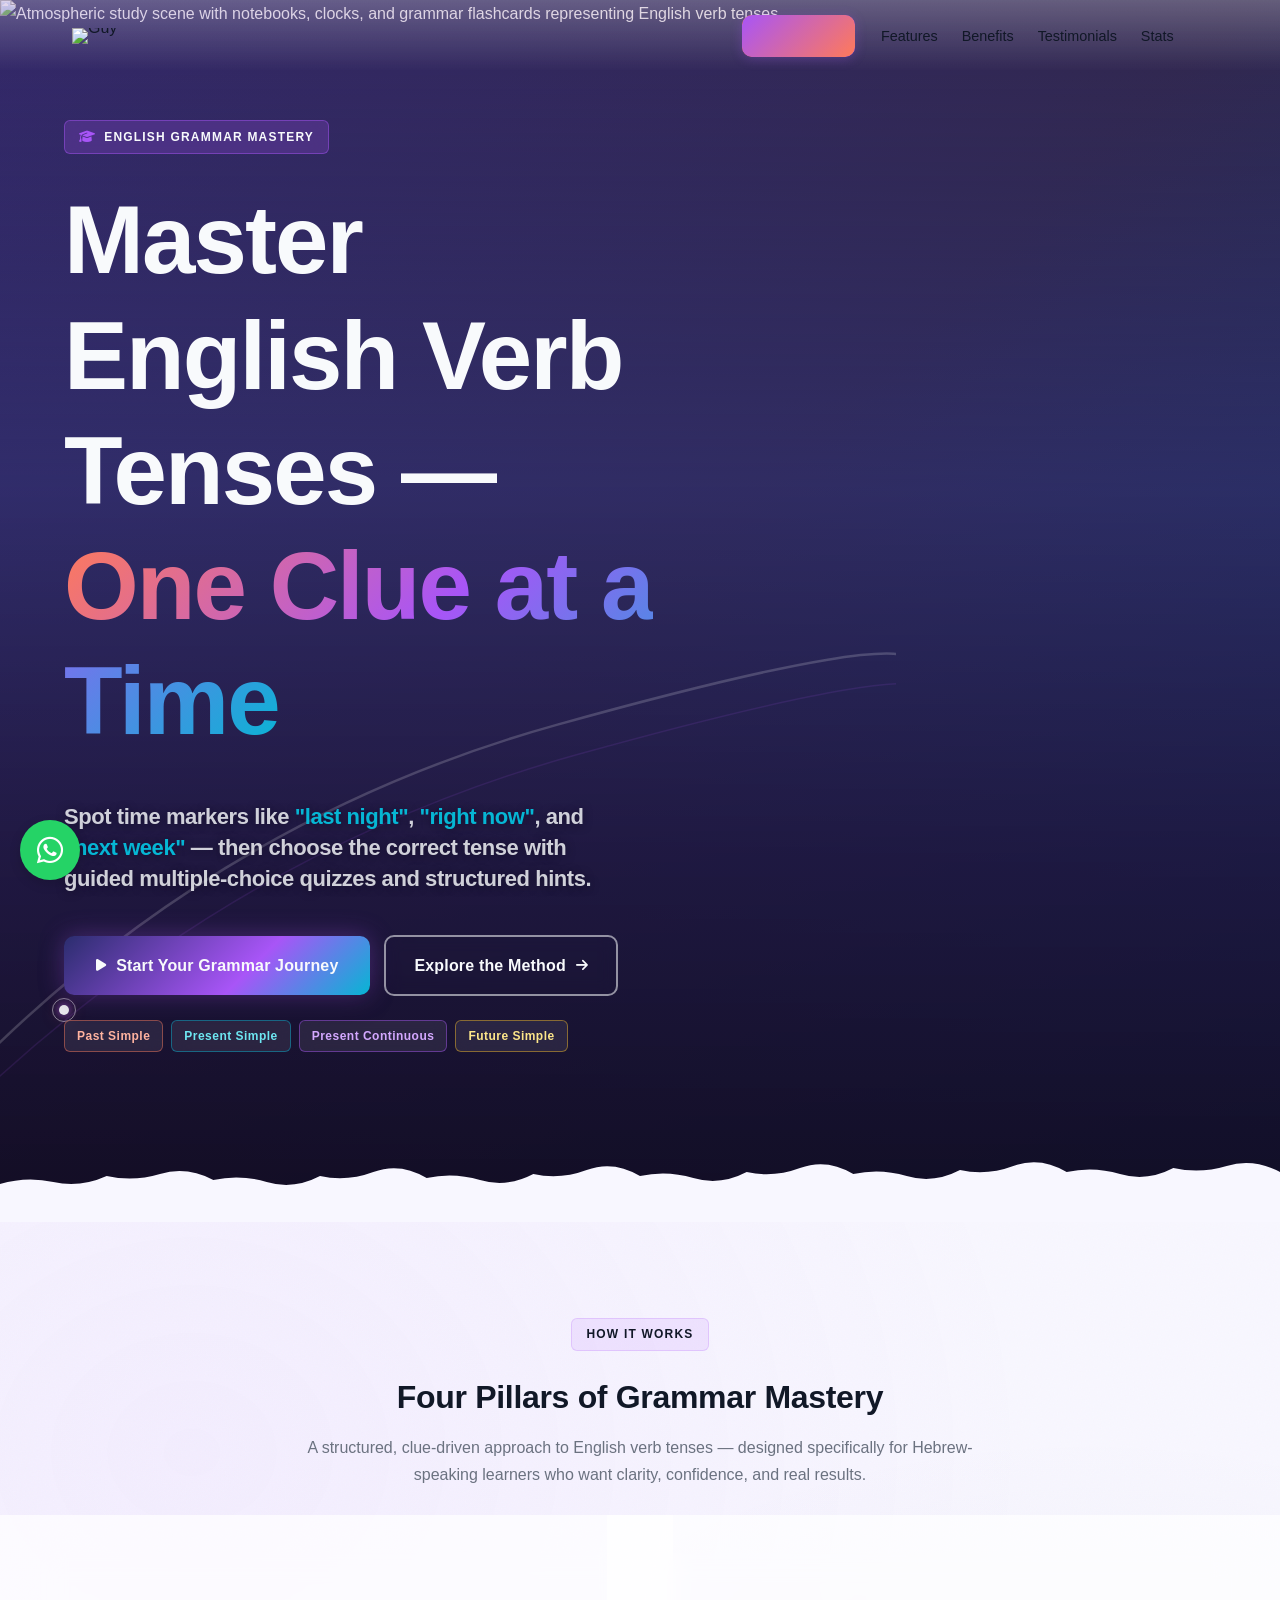
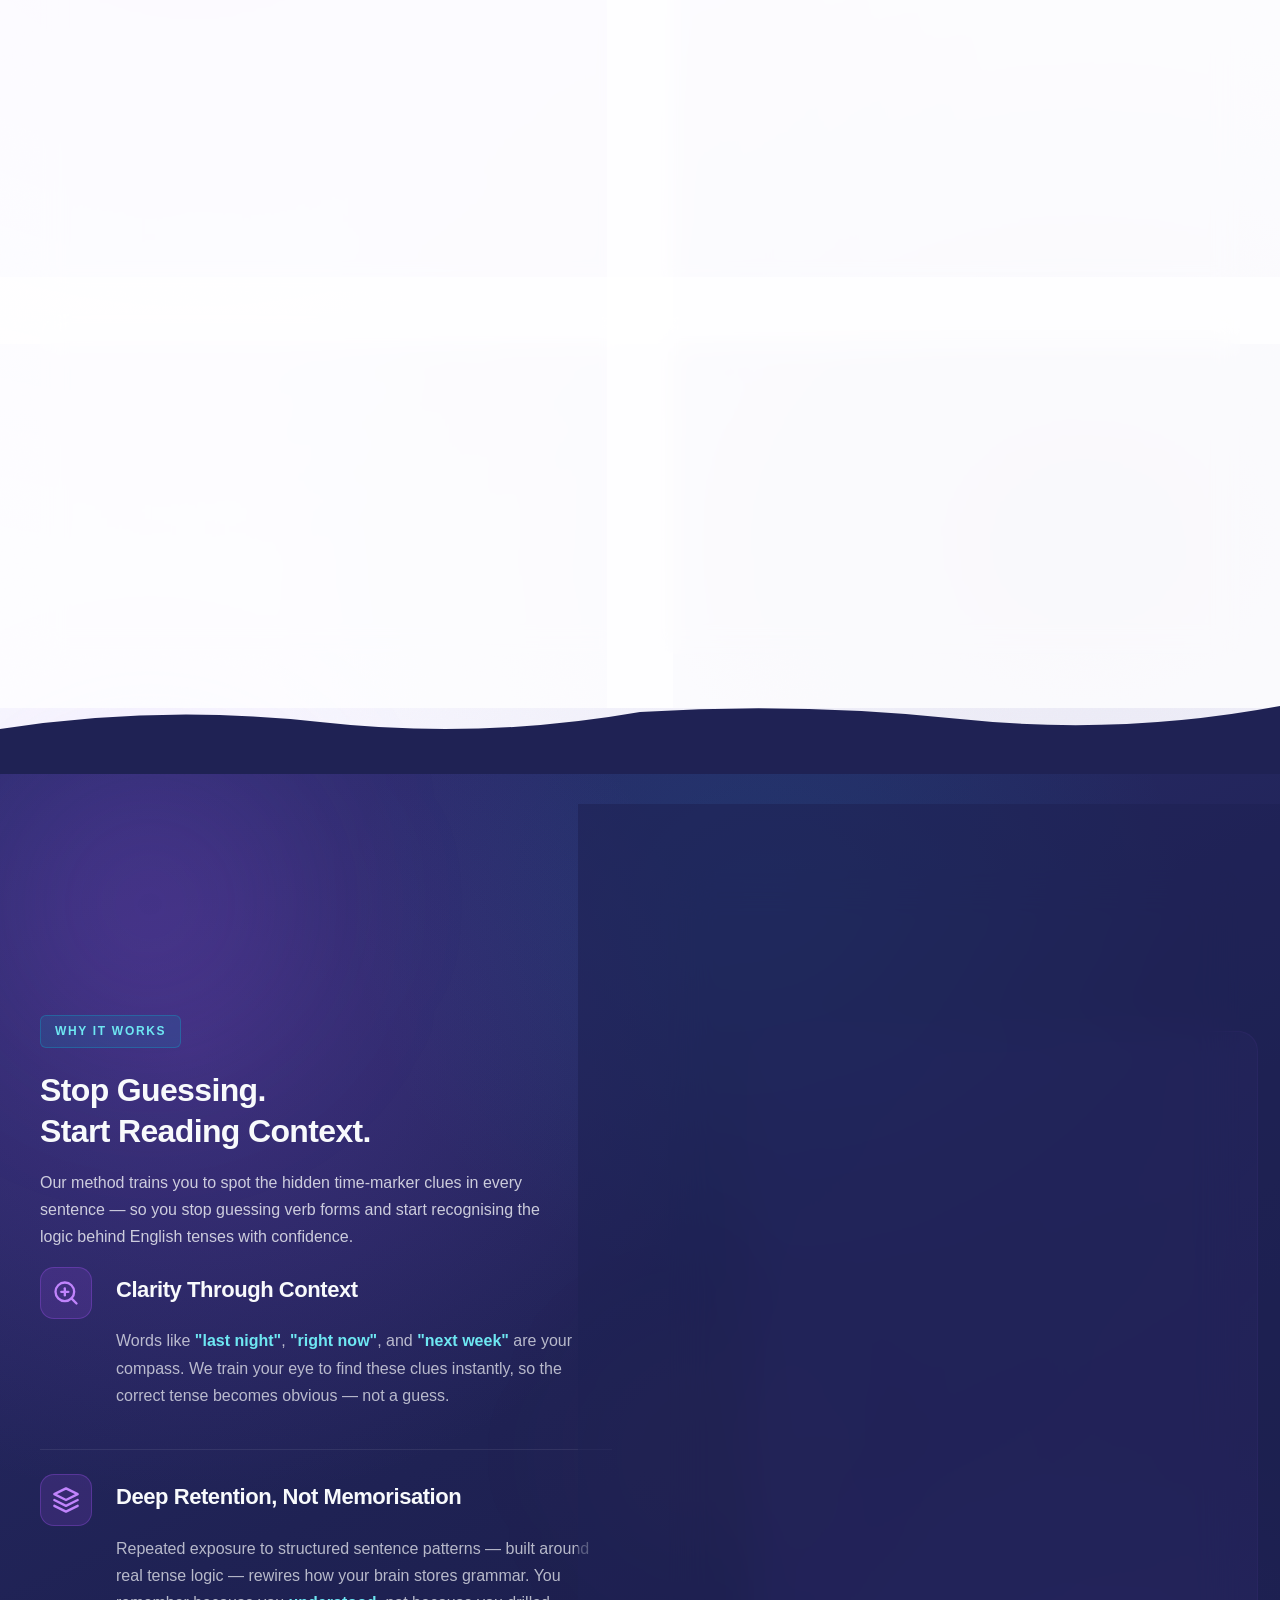
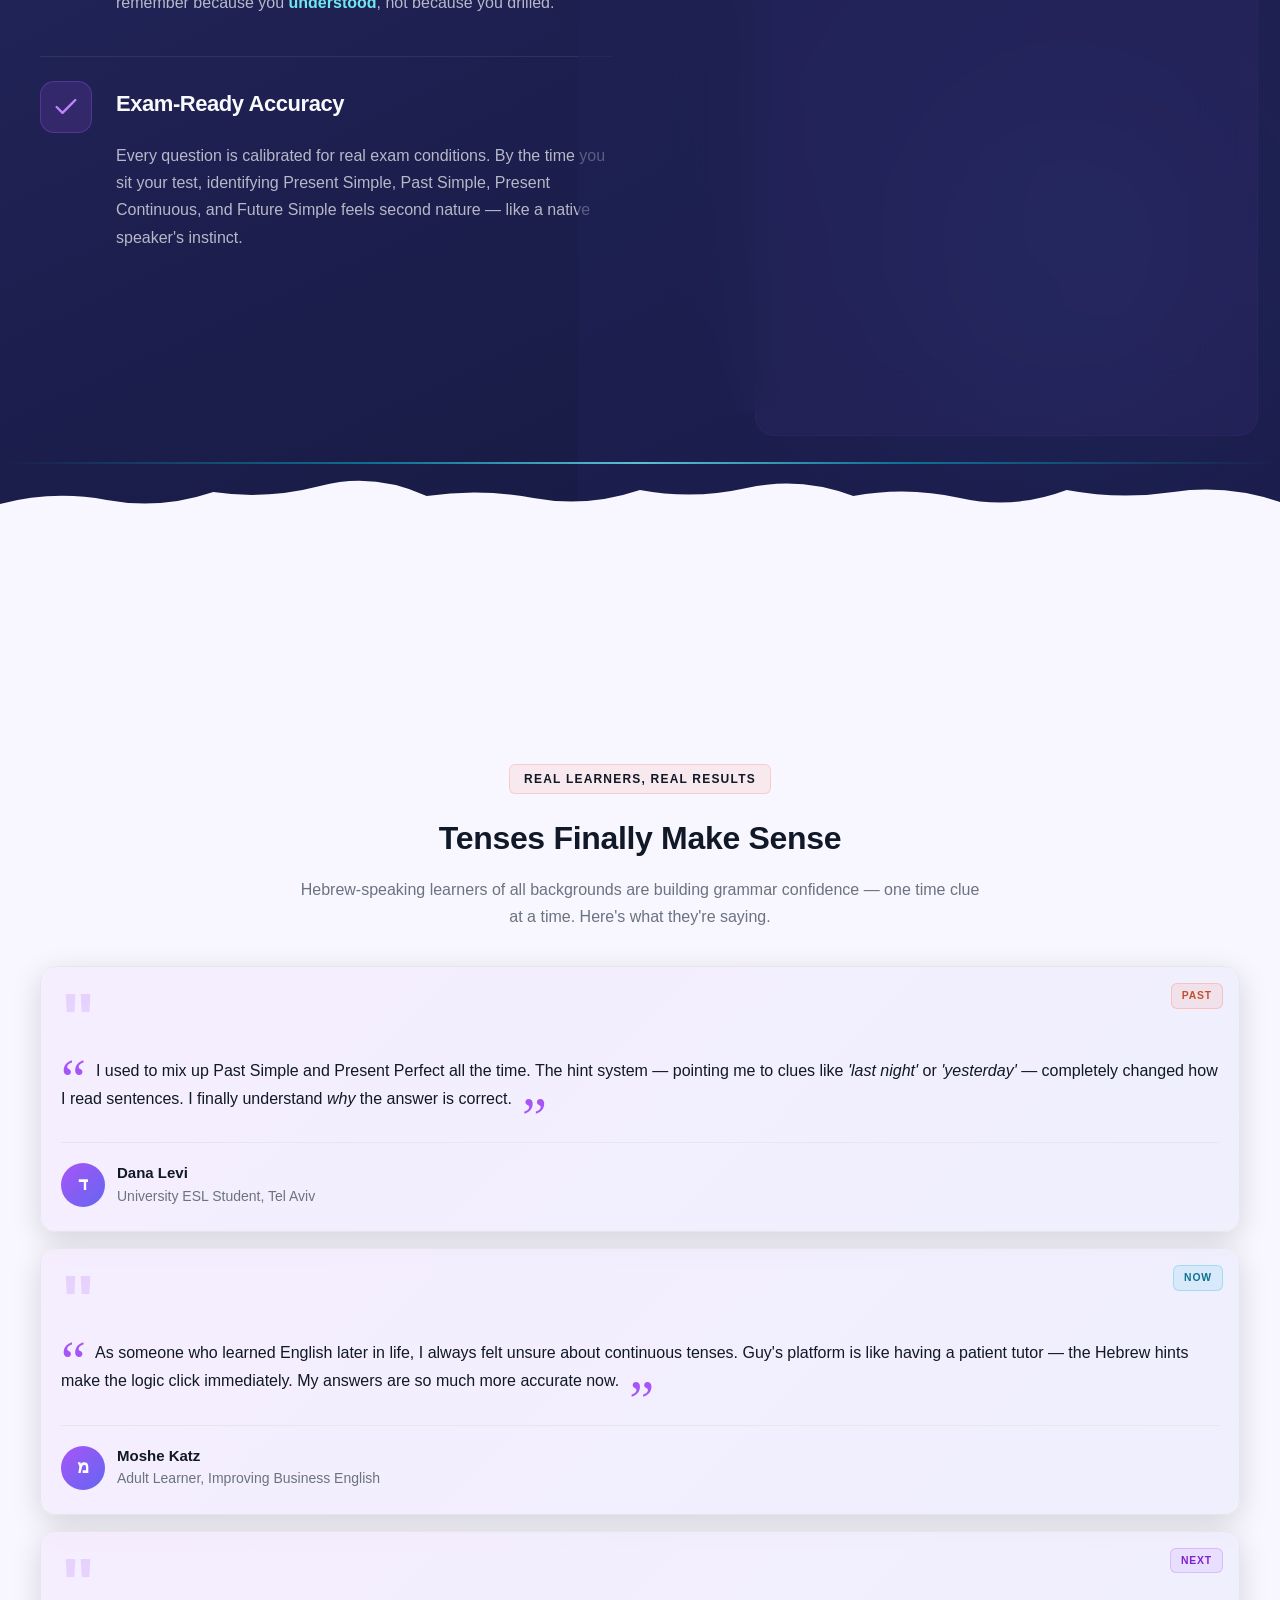
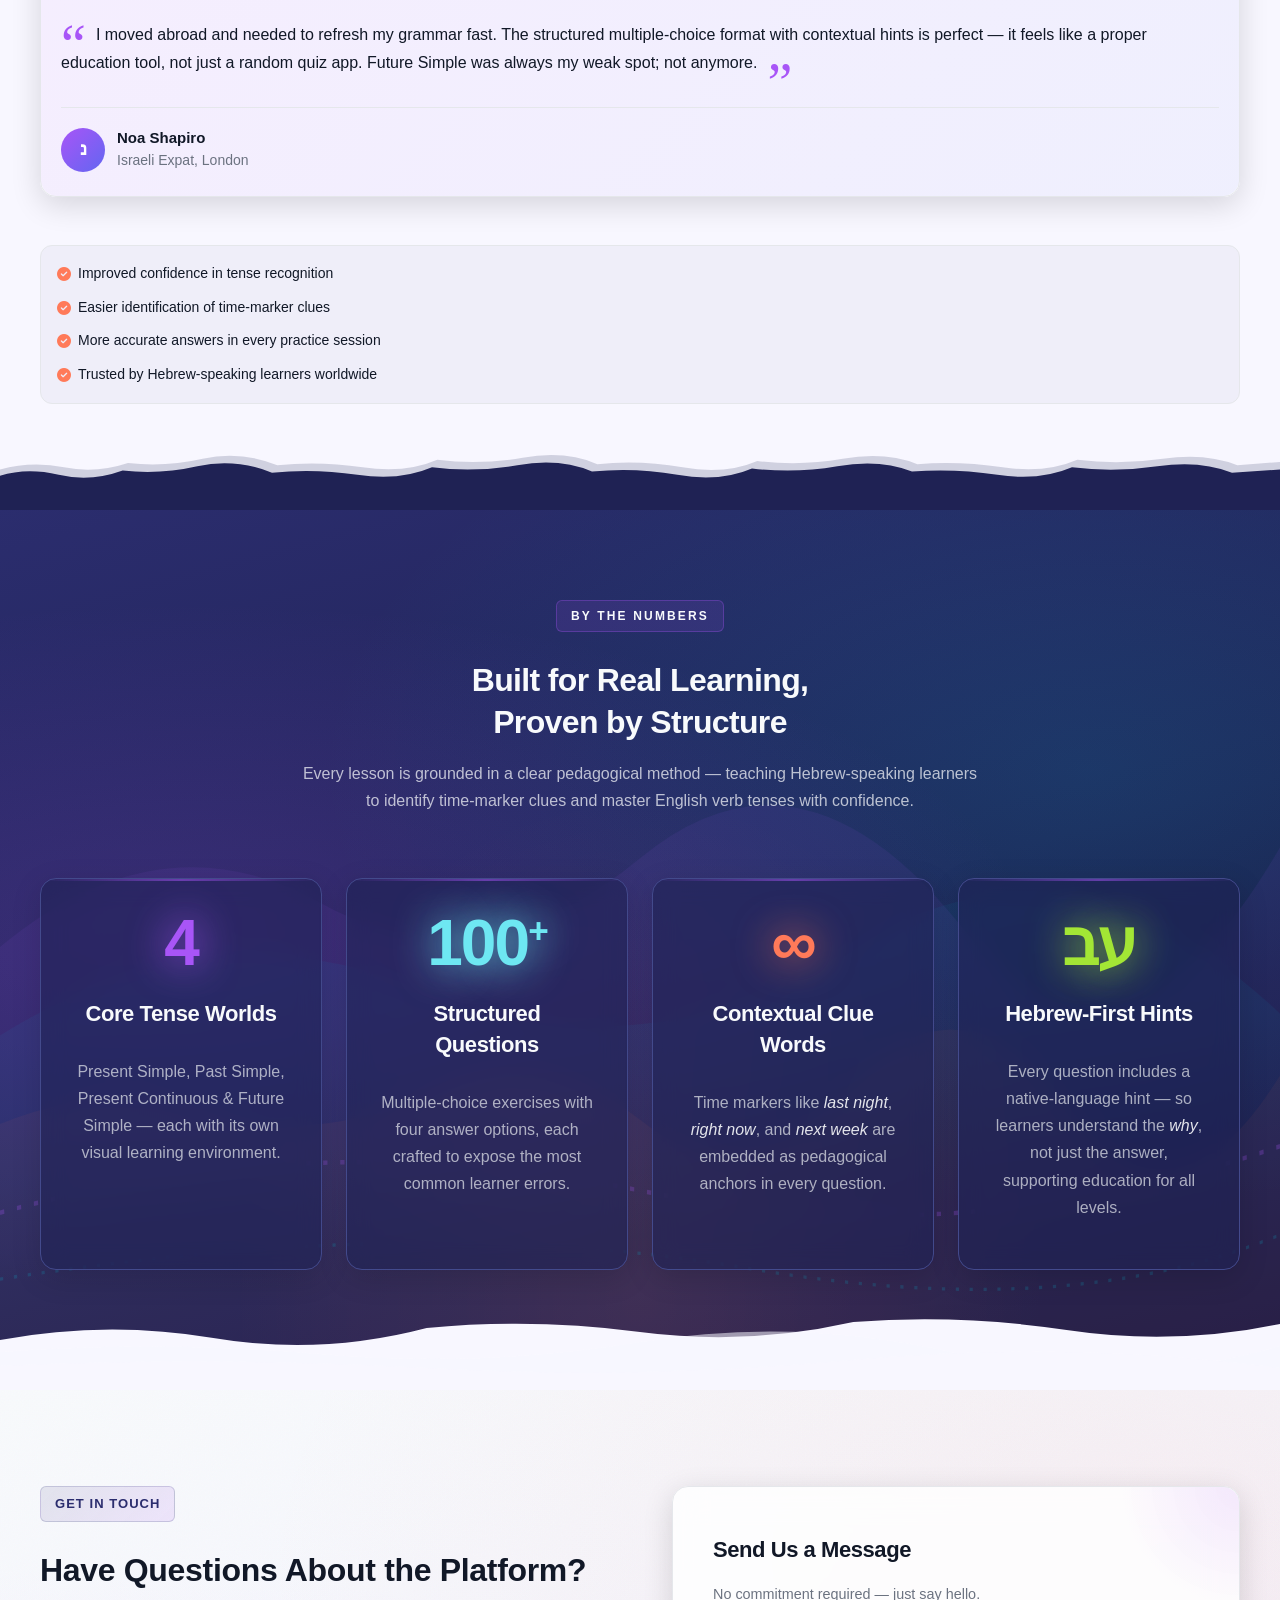
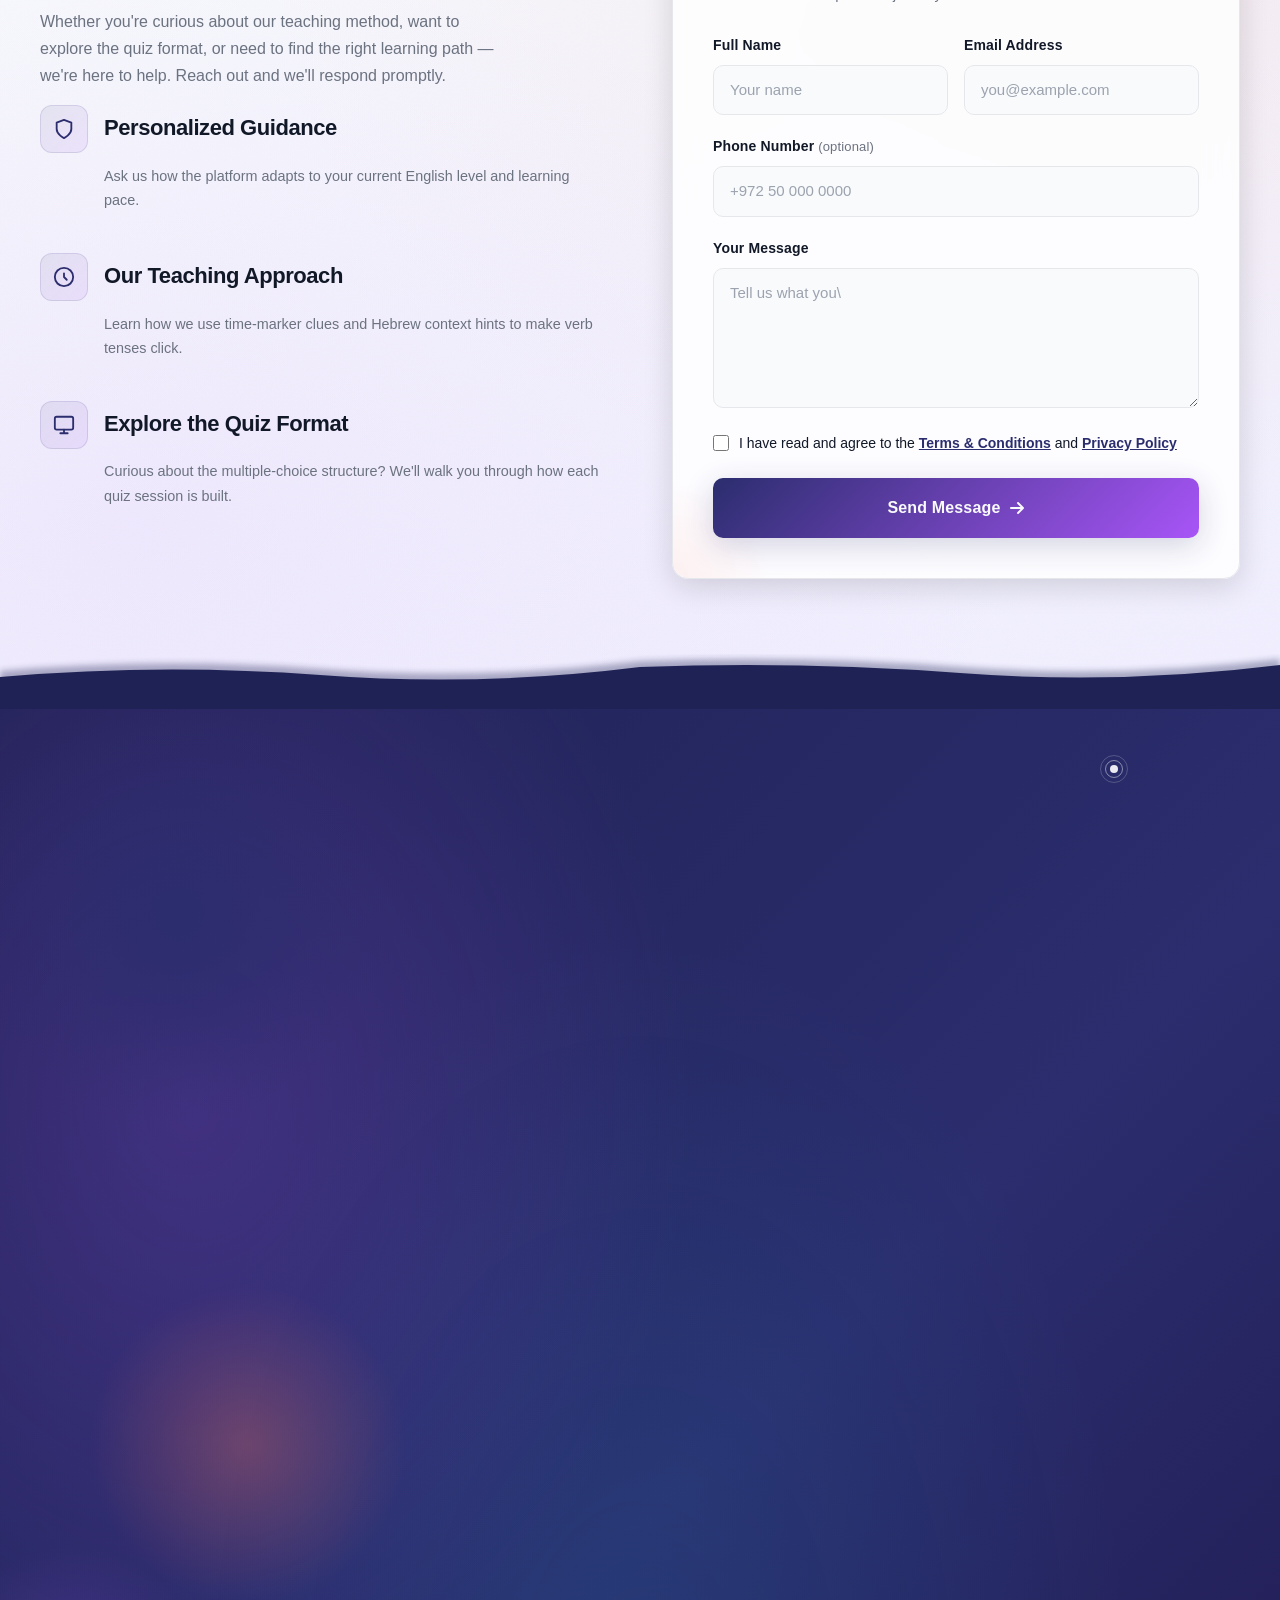
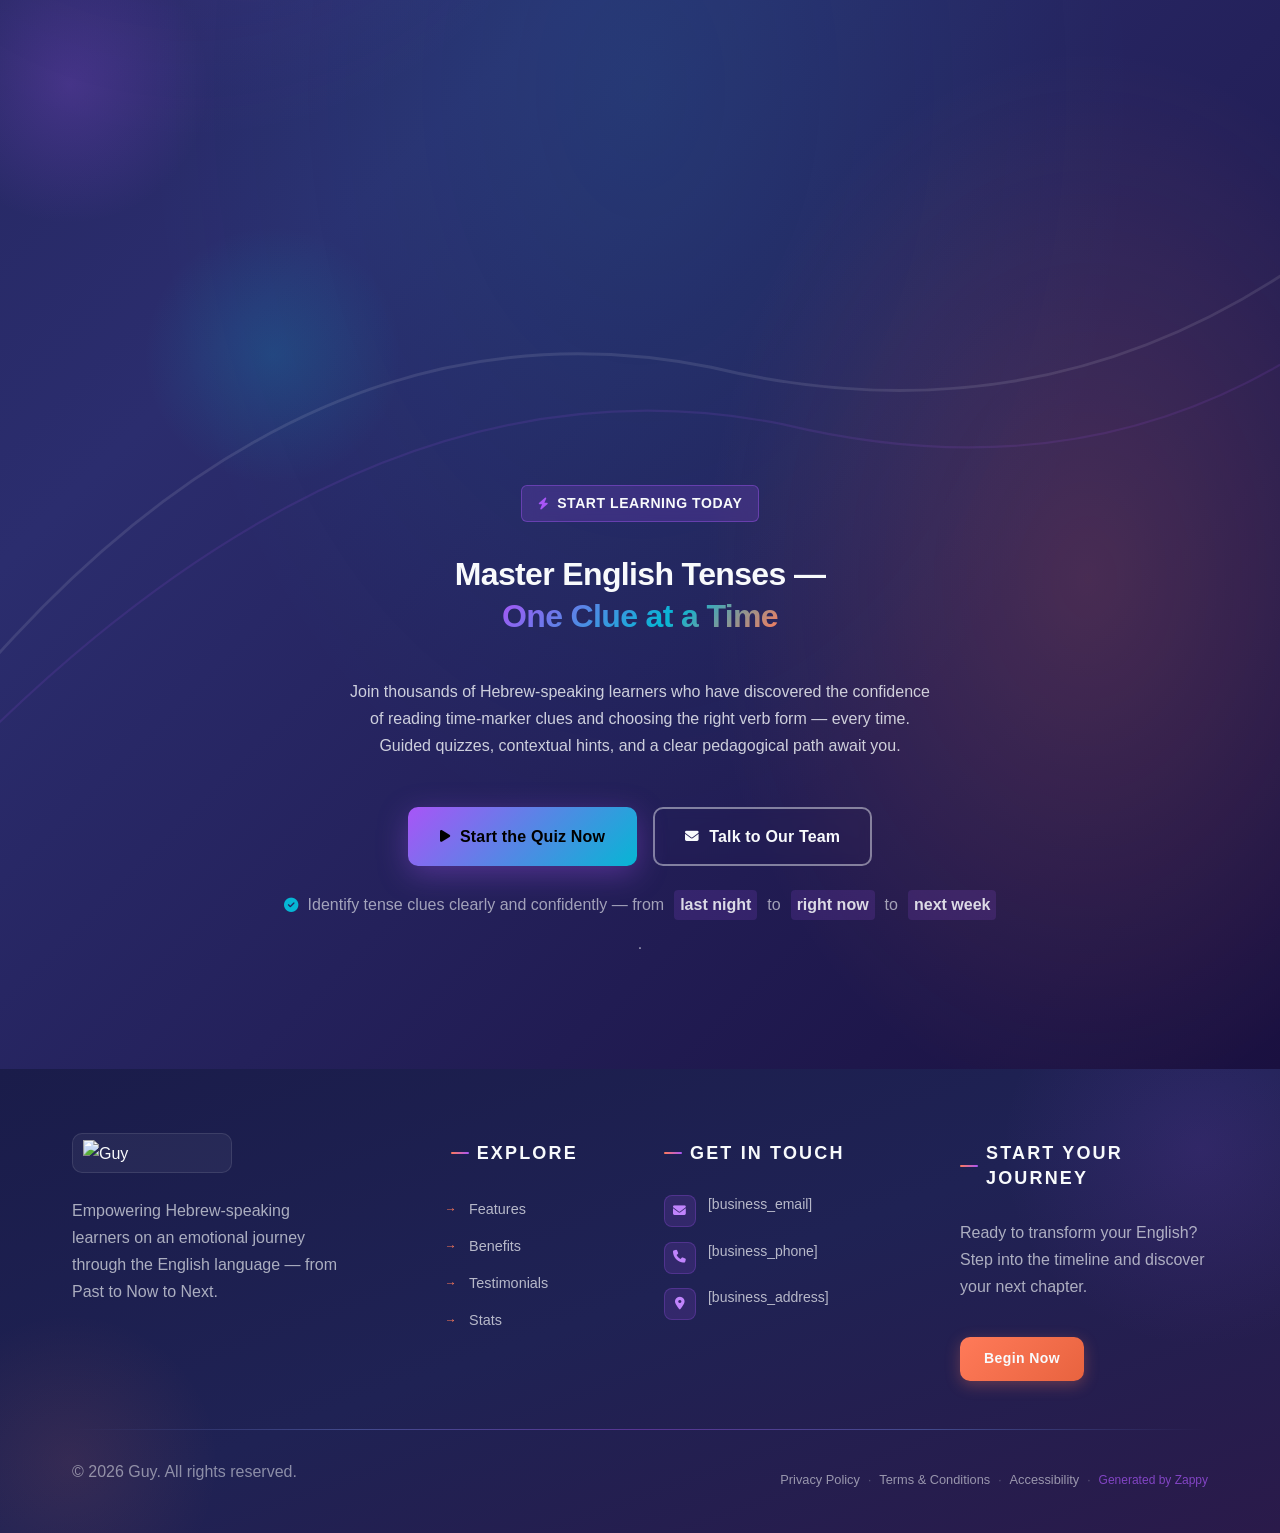
==== index.html @ 4d0da5e8 "Initial website commit" ====
<!DOCTYPE html>
<html lang="en">
<head>
    <meta charset="UTF-8">
    <meta name="viewport" content="width=device-width, initial-scale=1.0">
    <meta name="robots" content="index, follow">
    <title>Master Verb Tenses with Google Workspace for Education — Guy</title>
    <meta name="description" content="Unlock English grammar mastery for Hebrew speakers! Practice verb tenses with smart quizzes, contextual hints, and department of education-aligned lessons. Start now!">
    <meta name="keywords" content="google workspace for education, department of education, english grammar quiz, verb tenses for hebrew speakers, canva for education">
    
    <!-- Favicons -->
    <link rel="icon" type="image/x-icon" href="/assets/favicon.ico">
    <link rel="icon" type="image/png" sizes="16x16" href="/assets/favicon-16x16.png">
    <link rel="icon" type="image/png" sizes="32x32" href="/assets/favicon-32x32.png">
    <link rel="icon" type="image/png" sizes="48x48" href="/assets/favicon-48x48.png">
    <link rel="icon" type="image/png" sizes="192x192" href="/assets/favicon-192x192.png">
    <link rel="icon" type="image/png" sizes="512x512" href="/assets/favicon-512x512.png">
    <link rel="apple-touch-icon" href="/assets/apple-touch-icon.png">
    <!-- Zappy Analytics -->
<script>
(function() {
  'use strict';
  
  // Configuration
  var config = {
    websiteId: 'a8274abf-ec3d-4c9e-8e7c-dc68a6201a08',
    apiUrl: 'https://api.zappy5.com/api/analytics/track',
    sessionDuration: 30 * 60 * 1000, // 30 minutes
    visitorDuration: 30 * 24 * 60 * 60 * 1000, // 30 days
    trackPageViews: true,
    trackClicks: true,
    trackFormSubmissions: true
  };
  
  // Generate or retrieve persistent visitor ID (30 days)
  function getVisitorId() {
    var visitorKey = 'zappy_visitor_' + config.websiteId;
    var visitor = null;
    
    try {
      visitor = localStorage.getItem(visitorKey);
      if (visitor) {
        var visitorData = JSON.parse(visitor);
        var now = Date.now();
        
        // Check if visitor ID is still valid (30 days)
        if (now - visitorData.created < config.visitorDuration) {
          // Update last seen timestamp
          visitorData.lastSeen = now;
          localStorage.setItem(visitorKey, JSON.stringify(visitorData));
          return visitorData.id;
        }
      }
    } catch (e) {
      console.warn('Zappy Analytics: LocalStorage not available');
    }
    
    // Generate new visitor ID
    var newVisitorId = 'zv_' + Date.now() + '_' + Math.random().toString(36).substr(2, 9);
    
    try {
      localStorage.setItem(visitorKey, JSON.stringify({
        id: newVisitorId,
        created: Date.now(),
        lastSeen: Date.now()
      }));
    } catch (e) {
      // Continue without local storage
    }
    
    return newVisitorId;
  }
  
  // Generate or retrieve session ID (30 minutes)
  function getSessionId() {
    var sessionKey = 'zappy_session_' + config.websiteId;
    var session = null;
    
    try {
      session = sessionStorage.getItem(sessionKey);
      if (session) {
        var sessionData = JSON.parse(session);
        var now = Date.now();
        
        // Check if session is still valid
        if (now - sessionData.timestamp < config.sessionDuration) {
          // Update timestamp
          sessionData.timestamp = now;
          sessionStorage.setItem(sessionKey, JSON.stringify(sessionData));
          return sessionData.id;
        }
      }
    } catch (e) {
      console.warn('Zappy Analytics: SessionStorage not available');
    }
    
    // Generate new session ID
    var newSessionId = 'zs_' + Date.now() + '_' + Math.random().toString(36).substr(2, 9);
    
    try {
      sessionStorage.setItem(sessionKey, JSON.stringify({
        id: newSessionId,
        timestamp: Date.now()
      }));
    } catch (e) {
      // Continue without session storage
    }
    
    return newSessionId;
  }
  
  var visitorId = getVisitorId();
  var sessionId = getSessionId();
  
  // Track an event
  function trackEvent(eventType, data) {
    data = data || {};
    
    var eventData = {
      website_id: config.websiteId,
      event_type: eventType,
      page_path: window.location.pathname,
      referrer: document.referrer || 'direct',
      visitor_id: visitorId,
      session_id: sessionId,
      metadata: data
    };
    
    // Use sendBeacon if available (better for page unload events)
    if (navigator.sendBeacon) {
      var blob = new Blob([JSON.stringify(eventData)], { type: 'application/json' });
      navigator.sendBeacon(config.apiUrl, blob);
    } else {
      // Fallback to fetch
      fetch(config.apiUrl, {
        method: 'POST',
        headers: {
          'Content-Type': 'application/json'
        },
        body: JSON.stringify(eventData),
        keepalive: true
      }).catch(function(error) {
        console.warn('Zappy Analytics: Failed to track event', error);
      });
    }
  }
  
  // Track page view
  if (config.trackPageViews) {
    trackEvent('pageview', {
      title: document.title,
      url: window.location.href
    });
  }
  
  // Track clicks on important elements
  if (config.trackClicks) {
    document.addEventListener('click', function(e) {
      var target = e.target;
      
      // Track button clicks (counted as actions)
      if (target.tagName === 'BUTTON' || target.closest('button')) {
        var button = target.tagName === 'BUTTON' ? target : target.closest('button');
        trackEvent('click', {
          element: 'button',
          text: button.textContent.trim().substring(0, 100),
          id: button.id || null,
          class: button.className || null
        });
      }
      
      // Track link clicks (navigation - not counted as actions)
      else if (target.tagName === 'A' || target.closest('a')) {
        var link = target.tagName === 'A' ? target : target.closest('a');
        trackEvent('navigation', {
          element: 'link',
          text: link.textContent.trim().substring(0, 100),
          href: link.href,
          external: link.hostname !== window.location.hostname
        });
      }
    }, true);
  }
  
  // Track form submissions
  if (config.trackFormSubmissions) {
    document.addEventListener('submit', function(e) {
      var form = e.target;
      
      trackEvent('form_submit', {
        form_id: form.id || null,
        form_name: form.name || null,
        form_action: form.action || null,
        form_method: form.method || 'GET'
      });
    }, true);
  }
  
  // Track time on page (send on page unload)
  var pageLoadTime = Date.now();
  
  window.addEventListener('beforeunload', function() {
    var timeOnPage = Math.floor((Date.now() - pageLoadTime) / 1000); // in seconds
    
    trackEvent('page_unload', {
      time_on_page: timeOnPage,
      page_path: window.location.pathname
    });
  });
  
  // Expose tracking function globally for custom events
  window.zappyAnalytics = {
    track: trackEvent,
    getVisitorId: function() { return visitorId; },
    getSessionId: function() { return sessionId; }
  };
  
})();
</script>
<!-- End Zappy Analytics -->
    <meta property="og:title" content="Master Verb Tenses with Google Workspace for Education — Guy">
    <meta property="og:description" content="Unlock English grammar mastery for Hebrew speakers! Practice verb tenses with smart quizzes, contextual hints, and department of education-aligned lessons. Start now!">
    <meta name="twitter:card" content="summary_large_image">
    <meta name="twitter:title" content="Master Verb Tenses with Google Workspace for Education — Guy">
    <meta name="twitter:description" content="Unlock English grammar mastery for Hebrew speakers! Practice verb tenses with smart quizzes, contextual hints, and department of education-aligned lessons. Start now!">
    <meta property="og:type" content="website">
  <meta property="og:locale" content="en_US">
  
  
  
  
  
  <link rel="stylesheet" href="https://cdnjs.cloudflare.com/ajax/libs/font-awesome/6.4.0/css/all.min.css">
  <style>
    .skip-link { position: absolute; top: 0; left: 0; transform: translateY(-200%); padding: 12px 18px; background: var(--bg-dark, #1a1a1a); color: var(--text-light, #fff); font-weight: 600; border-radius: 0 0 8px 0; z-index: 10000; }
    .skip-link:focus { transform: none; outline: 2px solid var(--ring, #fff); outline-offset: 2px; }
    :focus-visible { outline: 2px solid var(--ring, currentColor); outline-offset: 3px; }
  </style>


  
    <!-- Favicons -->
    <link rel="icon" type="image/x-icon" href="/assets/favicon.ico">
    <link rel="icon" type="image/png" sizes="16x16" href="/assets/favicon-16x16.png">
    <link rel="icon" type="image/png" sizes="32x32" href="/assets/favicon-32x32.png">
    <link rel="icon" type="image/png" sizes="48x48" href="/assets/favicon-48x48.png">
    <link rel="icon" type="image/png" sizes="192x192" href="/assets/favicon-192x192.png">
    <link rel="icon" type="image/png" sizes="512x512" href="/assets/favicon-512x512.png">
    <link rel="apple-touch-icon" href="/assets/apple-touch-icon.png">
    <!-- Cookie Consent -->
    <link rel="stylesheet" href="https://cdn.jsdelivr.net/npm/vanilla-cookieconsent@3/dist/cookieconsent.css">
    <script src="https://cdn.jsdelivr.net/npm/vanilla-cookieconsent@3/dist/cookieconsent.umd.js"></script>
    <!-- Mickidum Accessibility Toolbar -->
    <script src="https://cdn.jsdelivr.net/gh/mickidum/acc_toolbar/acctoolbar/acctoolbar.min.js"></script>
    <link rel="stylesheet" href="/styles.css">

    <style id="zappy-dropdown-submenu-styles">
      /* ========== DESKTOP DROPDOWN SUBMENU STYLES ========== */
      /* Base styles for dropdown submenus - parent must be positioned */
      .nav-menu li:has(.sub-menu), nav li:has(.sub-menu), .navbar li:has(.sub-menu), #navMenu li:has(.sub-menu) { position: relative; }
      /* Submenu base - hidden by default */
      .nav-menu .sub-menu, nav .sub-menu, .navbar .sub-menu, #navMenu .sub-menu { display: block !important; position: absolute !important; top: 100%; left: 0; min-width: 220px; background: white; border-radius: 8px; box-shadow: 0 8px 25px rgba(0,0,0,0.15); padding: 8px 0; opacity: 0; visibility: hidden; transform: translateY(10px); transition: all 0.3s ease; z-index: 1000; list-style: none; pointer-events: none; }
      /* CRITICAL: Desktop hover styles to show dropdown */
      .nav-menu li:hover > .sub-menu, nav li:hover > .sub-menu, .navbar li:hover > .sub-menu, #navMenu li:hover > .sub-menu { opacity: 1 !important; visibility: visible !important; transform: translateY(0) !important; pointer-events: auto !important; }
      /* Submenu item styling */
      .sub-menu li { list-style: none; margin: 0; padding: 0; }
      .sub-menu a { display: block !important; padding: 10px 16px !important; color: var(--text-dark, #333) !important; font-weight: 500; text-decoration: none; white-space: nowrap; transition: background-color 0.2s; }
      .sub-menu .zappy-nav-child > a { padding-left: 28px !important; font-size: 0.9em !important; opacity: 0.85 !important; }
      [dir="rtl"] .sub-menu .zappy-nav-child > a, html[lang="he"] .sub-menu .zappy-nav-child > a, html[lang="ar"] .sub-menu .zappy-nav-child > a { padding-left: 10px !important; padding-right: 28px !important; }
      .sub-menu .zappy-nav-parent > a { font-weight: 600 !important; }
      .sub-menu a:hover { background-color: #f5f5f5; }
      /* RTL (Hebrew/Arabic) dropdown positioning */
      [dir="rtl"] .nav-menu .sub-menu, [dir="rtl"] nav .sub-menu, [dir="rtl"] .navbar .sub-menu, html[lang="he"] .nav-menu .sub-menu, html[lang="he"] nav .sub-menu, html[lang="he"] .navbar .sub-menu, html[lang="ar"] .nav-menu .sub-menu, html[lang="ar"] nav .sub-menu, html[lang="ar"] .navbar .sub-menu { left: auto !important; right: 0 !important; }
      /* Hide empty dropdown menus (exclude catalog sub-menus that use <a> children instead of <li>) */
      .sub-menu:empty, .sub-menu:not(:has(li:not(.zappy-hidden-menu-item))):not(:has(> a)), .sub-menu:not(:has(li)):not(:has(> a)) { display: none !important; opacity: 0 !important; visibility: hidden !important; pointer-events: none !important; }
      /* Desktop: show submenu on Menu Group hover */
      li:has(.menu-group-title):hover > .sub-menu { opacity: 1 !important; visibility: visible !important; transform: translateY(0) !important; pointer-events: auto !important; }
      /* Menu Group title styling */
      .nav-menu > li > .menu-group-title, #navMenu > li > .menu-group-title { display: inline-block; padding: 0.5rem 1rem; cursor: default; user-select: none; }
      
      /* ========== MOBILE SUBMENU STYLES ========== */
      @media (max-width: 768px) {
        .nav-menu .sub-menu, nav .sub-menu, .navbar .sub-menu, #navMenu .sub-menu { position: static !important; transform: none !important; box-shadow: none !important; background: transparent !important; max-height: 0; overflow: hidden; opacity: 0; visibility: hidden; transition: max-height 0.3s ease, opacity 0.3s ease; padding: 0 !important; border-radius: 0 !important; }
        .navbar .sub-menu.mobile-expanded, .nav-menu .sub-menu.mobile-expanded, #navMenu .sub-menu.mobile-expanded { max-height: none !important; overflow-y: visible !important; opacity: 1 !important; visibility: visible !important; padding: 8px 0 8px 16px !important; }
        [dir="rtl"] .sub-menu.mobile-expanded, html[lang="he"] .sub-menu.mobile-expanded { padding: 8px 16px 8px 0 !important; }
        /* Disable hover behavior on mobile */
        .nav-menu li:hover > .sub-menu, nav li:hover > .sub-menu, .navbar li:hover > .sub-menu, #navMenu li:hover > .sub-menu { opacity: 0; visibility: hidden; pointer-events: none; }
        .nav-menu li > .sub-menu.mobile-expanded, nav li > .sub-menu.mobile-expanded, .navbar li > .sub-menu.mobile-expanded, #navMenu li > .sub-menu.mobile-expanded { opacity: 1 !important; visibility: visible !important; pointer-events: auto !important; }
        .nav-menu li:has(.sub-menu), nav li:has(.sub-menu), .navbar li:has(.sub-menu), #navMenu li:has(.sub-menu) { display: flex !important; flex-wrap: wrap !important; align-items: center !important; position: relative !important; min-height: 44px !important; }
        .nav-menu li:has(.sub-menu) > a, nav li:has(.sub-menu) > a, .navbar li:has(.sub-menu) > a, #navMenu li:has(.sub-menu) > a { flex: 1 !important; min-width: 0 !important; }
        .nav-menu li:has(.sub-menu) > .menu-group-title, nav li:has(.sub-menu) > .menu-group-title, .navbar li:has(.sub-menu) > .menu-group-title, #navMenu li:has(.sub-menu) > .menu-group-title { flex: 1 !important; min-width: 0 !important; padding: 0 !important; line-height: inherit !important; }
        .nav-menu li:has(.sub-menu) > .sub-menu, nav li:has(.sub-menu) > .sub-menu, .navbar li:has(.sub-menu) > .sub-menu, #navMenu li:has(.sub-menu) > .sub-menu { flex-basis: 100% !important; width: 100% !important; }
        .nav-menu li:has(.sub-menu) > a [class*="chevron"], .nav-menu li:has(.sub-menu) > a [class*="arrow"], .nav-menu li:has(.sub-menu) > a .fa-chevron-down, .nav-menu li:has(.sub-menu) > a .fa-angle-down, nav li:has(.sub-menu) > a [class*="chevron"], nav li:has(.sub-menu) > a [class*="arrow"], #navMenu li:has(.sub-menu) > a [class*="chevron"], #navMenu li:has(.sub-menu) > a [class*="arrow"] { display: none !important; visibility: hidden !important; }
        .mobile-submenu-toggle { display: flex !important; align-items: center !important; justify-content: center !important; width: 44px !important; height: auto !important; background: transparent !important; border: none !important; cursor: pointer !important; color: var(--text-light) !important; position: static !important; flex-shrink: 0 !important; align-self: stretch !important; z-index: 2 !important; padding: 0 !important; margin: 0 !important; }
        .mobile-submenu-toggle::after { content: '' !important; width: 0 !important; height: 0 !important; border-left: 6px solid transparent !important; border-right: 6px solid transparent !important; border-top: 7px solid currentColor !important; transition: transform 0.3s ease !important; }
        .mobile-submenu-toggle.expanded::after { transform: rotate(180deg) !important; }
        .sub-menu a { padding: 10px 0 !important; display: block !important; color: var(--text-light) !important; white-space: normal !important; }
        .sub-menu .zappy-nav-child > a { padding-left: 28px !important; font-size: 0.9em !important; opacity: 0.85 !important; }
        [dir="rtl"] .sub-menu .zappy-nav-child > a, html[lang="he"] .sub-menu .zappy-nav-child > a, html[lang="ar"] .sub-menu .zappy-nav-child > a { padding-left: 0 !important; padding-right: 28px !important; }
        .sub-menu .zappy-nav-parent > a { font-weight: 600 !important; }
        .nav-menu.active, #navMenu.active { max-width: 100vw !important; overflow-x: hidden !important; box-sizing: border-box !important; }
        .navbar .sub-menu li a, nav.navbar .sub-menu li a, .zappy-products-dropdown .sub-menu a { color: var(--text-light) !important; }
      }
      @media (min-width: 769px) { .mobile-submenu-toggle { display: none !important; } }
    </style>

    <style id="zappy-widget-visibility">
      html[dir="rtl"] .whatsapp-float { right: 20px !important; left: auto !important; }
      html[dir="ltr"] .whatsapp-float, html:not([dir]) .whatsapp-float { left: 20px !important; right: auto !important; }
      html[dir="rtl"] #mic-access-tool-general-button, html[dir="rtl"] .mic-access-tool-general-button,
      html[dir="rtl"] #mic-init-access-tool .mic-access-tool-general-button,
      html[dir="rtl"] #mic-init-access-tool #mic-access-tool-general-button,
      html[dir="rtl"] ._access-icon { left: 20px !important; right: auto !important; }
      html[dir="ltr"] #mic-access-tool-general-button, html[dir="ltr"] .mic-access-tool-general-button,
      html[dir="ltr"] #mic-init-access-tool .mic-access-tool-general-button,
      html[dir="ltr"] #mic-init-access-tool #mic-access-tool-general-button,
      html[dir="ltr"] ._access-icon,
      html:not([dir]) #mic-access-tool-general-button, html:not([dir]) .mic-access-tool-general-button,
      html:not([dir]) #mic-init-access-tool .mic-access-tool-general-button,
      html:not([dir]) #mic-init-access-tool #mic-access-tool-general-button,
      html:not([dir]) ._access-icon { right: 20px !important; left: auto !important; }
      @media (max-width: 768px) { .whatsapp-float { display: flex !important; } }
      @media (min-width: 769px) { .whatsapp-float { display: flex !important; } }
      @media (max-width: 768px) {
        #mic-access-tool-general-button, .mic-access-tool-general-button,
        #mic-init-access-tool .mic-access-tool-general-button, #mic-init-access-tool #mic-access-tool-general-button,
        ._access-icon { display: flex !important; visibility: visible !important; opacity: 1 !important; pointer-events: auto !important; }
        #mic-access-tool-box.opened-mic-access-tool, .mic-access-tool-box.opened-mic-access-tool,
        #mic-init-access-tool #mic-access-tool-box.opened-mic-access-tool {
          visibility: visible !important; opacity: 1 !important; pointer-events: auto !important;
        }
      }
      @media (min-width: 769px) {
        #mic-access-tool-general-button, .mic-access-tool-general-button,
        #mic-init-access-tool .mic-access-tool-general-button, #mic-init-access-tool #mic-access-tool-general-button,
        ._access-icon { display: flex !important; visibility: visible !important; opacity: 1 !important; pointer-events: auto !important; }
        #mic-access-tool-box.opened-mic-access-tool, .mic-access-tool-box.opened-mic-access-tool,
        #mic-init-access-tool #mic-access-tool-box.opened-mic-access-tool {
          visibility: visible !important; opacity: 1 !important; pointer-events: auto !important;
        }
      }
    </style>
</head>
<body>
<a class="skip-link" href="#main">Skip to main content</a>
  <nav class="navbar">
  <button class="mobile-toggle" id="mobileToggle" aria-label="Menu">
    <svg class="hamburger-icon" width="24" height="24" viewBox="0 0 24 24" fill="none">
      <path d="M3 12h18M3 6h18M3 18h18" stroke="currentColor" stroke-width="2" stroke-linecap="round"></path>
    </svg>
    <svg class="close-icon" width="24" height="24" viewBox="0 0 24 24" fill="none" style="display: none;">
      <path d="M18 6L6 18M6 6l12 12" stroke="currentColor" stroke-width="2" stroke-linecap="round"></path>
    </svg>
  </button>

  <button class="phone-header-btn" data-phone="[business_phone]" aria-label="Call">
    <svg width="20" height="20" viewBox="0 0 24 24" fill="currentColor">
      <path d="M22 16.92v3a2 2 0 0 1-2.18 2 19.79 19.79 0 0 1-8.63-3.07 19.5 19.5 0 0 1-6-6 19.79 19.79 0 0 1-3.07-8.67A2 2 0 0 1 4.11 2h3a2 2 0 0 1 2 1.72 12.84 12.84 0 0 0 .7 2.81 2 2 0 0 1-.45 2.11L8.09 9.91a16 16 0 0 0 6 6l1.27-1.27a2 2 0 0 1 2.11-.45 12.84 12.84 0 0 0 2.81.7A2 2 0 0 1 22 16.92z"></path>
    </svg>
  </button>

  <div class="nav-container">
    <div class="nav-brand">
      <a href="/" class="logo-link"><img class="logo" src="/assets/site-home-image-1.webp" alt="Guy"></a>
    </div>

    <ul class="nav-menu" id="navMenu"><li><a href="#features">Features</a></li><li><a href="#benefits">Benefits</a></li><li><a href="#testimonials">Testimonials</a></li><li><a href="#stats">Stats</a></li></ul>

    <div class="nav-cta-container">
      <a href="#contact" class="nav-cta-btn">Contact</a>
    </div>
  </div>
</nav>
<script>

// Navbar Mobile Menu Toggle and Contrast Fix
(function() {
  // Use 'load' event instead of 'DOMContentLoaded' to ensure we run AFTER all other scripts
  window.addEventListener('load', function() {
    
    // FIX MOBILE BUTTON CONTRAST
    // Detect navbar background color and apply contrasting color to mobile buttons
    const navbar = document.querySelector('.navbar, nav, header');
    if (!navbar) {
      console.log('[Navbar] Navbar element not found');
      return;
    }
    
    // DECLARE VARIABLES EARLY to avoid Temporal Dead Zone errors
    // These are used in multiple places below
    let mobileToggle = document.getElementById('mobileToggle') ||
                       document.querySelector('.mobile-toggle') ||
                       document.querySelector('.hamburger') ||
                       document.querySelector('.hamburger-menu') ||
                       document.querySelector('.menu-toggle') ||
                       document.querySelector('.burger-menu') ||
                       document.querySelector('[aria-label="Menu"]') ||
                       document.querySelector('[aria-label="תפריט"]');
    
    const phoneBtn = document.querySelector('.phone-header-btn');
    
    const computedStyle = window.getComputedStyle(navbar);
    let bgColor = computedStyle.backgroundColor;
    
    console.log('[Navbar] Initial navbar background:', bgColor);
    
    // Check if background is transparent or rgba with 0 alpha
    const isTransparent = bgColor === 'transparent' || 
                         bgColor === 'rgba(0, 0, 0, 0)' ||
                         (bgColor.startsWith('rgba') && bgColor.includes(', 0)'));
    
    if (isTransparent) {
      // Check for background-image or gradient
      const bgImage = computedStyle.backgroundImage;
      if (bgImage && bgImage !== 'none') {
        console.log('[Navbar] Navbar has background image/gradient, using dark text');
        bgColor = 'rgb(240, 240, 240)'; // Assume light background
      } else {
        // Transparent navbar - check body background
        const bodyBg = window.getComputedStyle(document.body).backgroundColor;
        console.log('[Navbar] Navbar transparent, using body background:', bodyBg);
        bgColor = bodyBg;
      }
    }
    
    // Calculate luminance to determine if background is light or dark
    const rgb = bgColor.match(/\d+/g);
    if (rgb && rgb.length >= 3) {
      const r = parseInt(rgb[0]);
      const g = parseInt(rgb[1]);
      const b = parseInt(rgb[2]);
      const luminance = (0.299 * r + 0.587 * g + 0.114 * b) / 255;
      
      // Mobile button colors are set by Claude's AI-generated CSS (same as .nav-menu a)
      // No dynamic color overrides needed - colors come from the generated navbar CSS
      console.log('[Navbar] Mobile button colors preserved from Claude CSS (luminance:', luminance.toFixed(2) + ')');
      
      // FIX ICON SIZES - Ensure SVGs are properly sized and visible
      // INJECT CRITICAL CSS TO OVERRIDE ANY CONFLICTING RULES
      const criticalCSS = document.createElement('style');
      criticalCSS.id = 'zappy-mobile-nav-fix';
      const htmlLang = document.documentElement.lang || 'en';
      const htmlDir = document.documentElement.dir || 'ltr';
      // Check both dir attribute AND lang for RTL detection
      // dir="rtl" is the most reliable indicator
      const isRTL = htmlDir === 'rtl' || htmlLang === 'he' || htmlLang === 'ar';
      
      criticalCSS.textContent = `
        /* Hide mobile buttons on desktop, show only on mobile */
        @media (min-width: 769px) {
          .mobile-toggle,
          .phone-header-btn {
            display: none !important;
          }
        }
        
        /* Show and position mobile buttons correctly on mobile */
        @media (max-width: 768px) {
          .navbar,
          nav.navbar {
            min-height: 70px !important;
          }

          .mobile-toggle,
          .phone-header-btn {
            position: absolute !important;
            top: 0 !important;
            bottom: 0 !important;
            margin-top: auto !important;
            margin-bottom: auto !important;
            transform: none !important;
            z-index: 1001 !important;
            display: flex !important;
            align-items: center !important;
            justify-content: center !important;
            width: 36px !important;
            height: 36px !important;
            border-radius: 50% !important;
            border: none !important;
            cursor: pointer !important;
            padding: 6px !important;
            background: none !important;
            color: var(--nav-text, var(--text-light)) !important;
            touch-action: manipulation !important;
            -webkit-tap-highlight-color: transparent !important;
          }

          html[data-zappy-site-type="ecommerce"] .phone-header-btn,
          body[data-zappy-site-type="ecommerce"] .phone-header-btn,
          html[data-zappy-site-type="ecommerce"] header .phone-header-btn,
          html[data-zappy-site-type="ecommerce"] nav .phone-header-btn {
            display: none !important;
            visibility: hidden !important;
            width: 0 !important;
            height: 0 !important;
            min-width: 0 !important;
            overflow: hidden !important;
          }
          
          /* LTR positioning (default): hamburger LEFT, phone RIGHT */
          html:not([dir="rtl"]):not([lang="he"]):not([lang="ar"]) .mobile-toggle,
          html[dir="ltr"] .mobile-toggle {
            left: 12px !important;
            right: auto !important;
          }
          html:not([dir="rtl"]):not([lang="he"]):not([lang="ar"]) .phone-header-btn,
          html[dir="ltr"] .phone-header-btn {
            right: 12px !important;
            left: auto !important;
          }
          
          /* RTL positioning: hamburger RIGHT, phone LEFT */
          html[dir="rtl"] .mobile-toggle,
          html[lang="he"] .mobile-toggle,
          html[lang="ar"] .mobile-toggle {
            right: 12px !important;
            left: auto !important;
          }
          html[dir="rtl"] .phone-header-btn,
          html[lang="he"] .phone-header-btn,
          html[lang="ar"] .phone-header-btn {
            left: 12px !important;
            right: auto !important;
          }
          
          /* CRITICAL: Ensure nav-container has min-height on mobile */
          /* All children are positioned absolutely/fixed on mobile, so height:auto collapses to 0 */
          .nav-container {
            min-height: 70px !important;
            position: relative !important;
          }
          
          /* Ensure SVG icons are properly sized and inherit color */
          .mobile-toggle svg,
          .phone-header-btn svg {
            width: 24px !important;
            height: 24px !important;
            /* Don't force display - let JavaScript control hamburger/close toggle */
          }
          
          /* Reset nav-cta-container on mobile - remove desktop box-shadow/padding */
          /* that creates a visible ghost box when CTA button is hidden */
          .nav-cta-container {
            box-shadow: none !important;
            padding: 0 !important;
          }
          
          /* Hide nav-cta-container entirely on mobile when there's no lang-switcher */
          /* (only the CTA button is inside, and it's hidden on mobile) */
          .nav-cta-container:not(:has(.lang-switcher)) {
            display: none !important;
          }
          
          /* CRITICAL: Prevent hero image fade gradient from bleeding over headline text */
          /* The .image-fade-gradient has bottom: -30px (extends below parent) */
          /* On mobile stacked layout, this overlaps the h1 text below the image */
          .hero-image-column {
            overflow: hidden !important;
          }
          .image-fade-gradient {
            bottom: 0 !important;
          }
          
          /* Hide desktop language switcher on mobile - hamburger menu handles it */
          /* High specificity to override stored CSS */
          .lang-switcher,
          .nav-cta-container .lang-switcher,
          .nav-container .lang-switcher,
          .navbar .lang-switcher,
          .navbar .nav-cta-container .lang-switcher {
            display: none !important;
          }
        }
      `;
      
      // Remove existing fix if present and inject new one
      const existing = document.getElementById('zappy-mobile-nav-fix');
      if (existing) existing.remove();
      document.head.appendChild(criticalCSS);
      
      console.log('[Navbar] Critical CSS injected for mobile nav positioning');
      
      // ONLY apply inline positioning styles on mobile viewport
      // On desktop, the CSS handles hiding these buttons with display: none
      // Inline styles were breaking desktop layout by overriding CSS
      const isMobileViewport = window.innerWidth <= 768;
      
      if (mobileToggle) {
        // Icon sizing applies to all viewports for consistency
        const hamburgerIcon = mobileToggle.querySelector('.hamburger-icon');
        const closeIcon = mobileToggle.querySelector('.close-icon');
        
        if (hamburgerIcon) {
          hamburgerIcon.style.setProperty('width', '24px', 'important');
          hamburgerIcon.style.setProperty('height', '24px', 'important');
          hamburgerIcon.style.setProperty('display', 'block', 'important'); // Show hamburger by default
        }
        if (closeIcon) {
          closeIcon.style.setProperty('width', '24px', 'important');
          closeIcon.style.setProperty('height', '24px', 'important');
          closeIcon.style.setProperty('display', 'none', 'important'); // Hide close icon by default
        }
        
        // ONLY set positioning inline styles on mobile
        if (isMobileViewport) {
          mobileToggle.style.setProperty('position', 'absolute', 'important');
          mobileToggle.style.setProperty('top', '0', 'important');
          mobileToggle.style.setProperty('bottom', '0', 'important');
          mobileToggle.style.setProperty('margin-top', 'auto', 'important');
          mobileToggle.style.setProperty('margin-bottom', 'auto', 'important');
          mobileToggle.style.setProperty('transform', 'none', 'important');
          mobileToggle.style.setProperty('z-index', '1001', 'important');
          
          // Clear any inline left/right so CSS can take over based on html[dir]
          mobileToggle.style.removeProperty('left');
          mobileToggle.style.removeProperty('right');
          
          console.log('[Navbar] Mobile toggle positioning applied (mobile viewport)');
        } else {
          // On desktop, clear any positioning styles to let CSS handle it
          mobileToggle.style.removeProperty('position');
          mobileToggle.style.removeProperty('top');
          mobileToggle.style.removeProperty('transform');
          mobileToggle.style.removeProperty('z-index');
          mobileToggle.style.removeProperty('left');
          mobileToggle.style.removeProperty('right');
          console.log('[Navbar] Desktop viewport - cleared mobile toggle inline positioning');
        }
      }
      
      if (phoneBtn) {
        // Icon sizing applies to all viewports
        const phoneIcon = phoneBtn.querySelector('svg');
        if (phoneIcon) {
          phoneIcon.style.width = '24px';
          phoneIcon.style.height = '24px';
          phoneIcon.setAttribute('width', '24');
          phoneIcon.setAttribute('height', '24');
        }
        
        // ONLY set positioning inline styles on mobile
        if (isMobileViewport) {
          phoneBtn.style.setProperty('position', 'absolute', 'important');
          phoneBtn.style.setProperty('top', '0', 'important');
          phoneBtn.style.setProperty('bottom', '0', 'important');
          phoneBtn.style.setProperty('margin-top', 'auto', 'important');
          phoneBtn.style.setProperty('margin-bottom', 'auto', 'important');
          phoneBtn.style.setProperty('transform', 'none', 'important');
          phoneBtn.style.setProperty('z-index', '1001', 'important');
          
          // Clear any inline left/right so CSS can take over based on html[dir]
          phoneBtn.style.removeProperty('left');
          phoneBtn.style.removeProperty('right');
          
          console.log('[Navbar] Phone button positioning applied (mobile viewport)');
        } else {
          // On desktop, clear any positioning styles to let CSS handle it
          phoneBtn.style.removeProperty('position');
          phoneBtn.style.removeProperty('top');
          phoneBtn.style.removeProperty('transform');
          phoneBtn.style.removeProperty('z-index');
          phoneBtn.style.removeProperty('left');
          phoneBtn.style.removeProperty('right');
          console.log('[Navbar] Desktop viewport - cleared phone button inline positioning');
        }
      }
    } else {
      console.log('[Navbar] Could not parse background color:', bgColor);
    }
    
    // MOBILE MENU TOGGLE
    // Re-query in case DOM changed (mobileToggle already declared at top of function)
    mobileToggle = document.getElementById('mobileToggle') ||
                   document.querySelector('.mobile-toggle') ||
                   document.querySelector('.hamburger') ||
                   document.querySelector('.hamburger-menu') ||
                   document.querySelector('.menu-toggle') ||
                   document.querySelector('.burger-menu') ||
                   document.querySelector('[aria-label="Menu"]') ||
                   document.querySelector('[aria-label="תפריט"]');
    
    // EXPANDED SEARCH: Find nav menu by ID or class
    const navMenu = document.getElementById('navMenu') ||
                  document.querySelector('.nav-menu') ||
                  document.querySelector('.nav-links') ||
                  document.querySelector('nav ul:not(.submenu)');
    
    if (!mobileToggle || !navMenu) {
      console.log('[Navbar] Mobile toggle or menu not found:', { toggle: !!mobileToggle, menu: !!navMenu });
      return;
    }
    
    // Ensure navMenu has ID for CSS targeting
    if (!navMenu.id) {
      navMenu.id = 'navMenu';
    }
    
    console.log('[Navbar] Initializing mobile menu...');
    
    // Remove any existing event listeners by cloning the button
    const newToggle = mobileToggle.cloneNode(true);
    mobileToggle.parentNode.replaceChild(newToggle, mobileToggle);
    
    // Toggle menu handler (shared by click and touchend)
    function handleToggle(e) {
      e.preventDefault();
      e.stopPropagation();
      
      const hamburgerIcon = newToggle.querySelector('.hamburger-icon');
      const closeIcon = newToggle.querySelector('.close-icon');
      const isActive = navMenu.classList.contains('active');
      
      if (isActive) {
        // Close menu
        navMenu.classList.remove('active');
        if (hamburgerIcon) hamburgerIcon.style.setProperty('display', 'block', 'important');
        if (closeIcon) closeIcon.style.setProperty('display', 'none', 'important');
        document.body.style.overflow = '';
        console.log('[Navbar] Menu closed');
      } else {
        // Open menu
        navMenu.classList.add('active');
        if (hamburgerIcon) hamburgerIcon.style.setProperty('display', 'none', 'important');
        if (closeIcon) closeIcon.style.setProperty('display', 'block', 'important');
        document.body.style.overflow = 'hidden';
        console.log('[Navbar] Menu opened');
      }
    }
    
    // Use click for desktop/emulation and touchend as iOS Safari fallback.
    // Prevent double-fire with a timestamp guard.
    var lastToggleTime = 0;
    function guardedToggle(e) {
      var now = Date.now();
      if (now - lastToggleTime < 300) return;
      lastToggleTime = now;
      handleToggle(e);
    }
    
    newToggle.addEventListener('click', guardedToggle);
    newToggle.addEventListener('touchend', guardedToggle);
    
    // Close menu when clicking nav links (but NOT dropdown toggles)
    const navLinks = navMenu.querySelectorAll('a');
    navLinks.forEach(function(link) {
      link.addEventListener('click', function() {
        // Don't close if it's a dropdown child (unless it's a real navigation link)
        if (this.getAttribute('href') === '#') return;
        
        const hamburgerIcon = newToggle.querySelector('.hamburger-icon');
        const closeIcon = newToggle.querySelector('.close-icon');
        
        navMenu.classList.remove('active');
        if (hamburgerIcon) hamburgerIcon.style.setProperty('display', 'block', 'important');
        if (closeIcon) closeIcon.style.setProperty('display', 'none', 'important');
        document.body.style.overflow = '';
        console.log('[Navbar] Menu closed (link clicked)');
      });
    });
    
    // DROPDOWN MENU TOGGLE (for mobile and touch devices)
    var dropdownToggles = navMenu.querySelectorAll('.dropdown-toggle');
    dropdownToggles.forEach(function(toggle) {
      toggle.addEventListener('click', function(e) {
        e.preventDefault();
        e.stopPropagation();
        var parent = this.closest('.nav-dropdown');
        if (!parent) return;
        
        // Close other open dropdowns at the same level
        var siblings = parent.parentNode.querySelectorAll('.nav-dropdown.open');
        siblings.forEach(function(sib) {
          if (sib !== parent) sib.classList.remove('open');
        });
        
        parent.classList.toggle('open');
        console.log('[Navbar] Dropdown toggled:', parent.classList.contains('open') ? 'open' : 'closed');
      });
    });
    
    // Close dropdowns when clicking outside
    document.addEventListener('click', function(e) {
      if (!e.target.closest('.nav-dropdown')) {
        var openDropdowns = document.querySelectorAll('.nav-dropdown.open');
        openDropdowns.forEach(function(dd) { dd.classList.remove('open'); });
      }
    });
    
    console.log('[Navbar] Dropdown handlers initialized for ' + dropdownToggles.length + ' dropdowns');
    
    // Phone button functionality (phoneBtn already declared at top of function)
    if (phoneBtn) {
      phoneBtn.addEventListener('click', function() {
        // Get phone number from placeholder in page or use default
        const phoneLinks = document.querySelectorAll('a[href^="tel:"]');
        const phoneNumber = phoneLinks.length > 0 
          ? phoneLinks[0].getAttribute('href').replace('tel:', '')
          : '[business_phone]';
        
        window.location.href = 'tel:' + phoneNumber;
        console.log('[Navbar] Phone button clicked');
      });
    }
    
    console.log('[Navbar] Mobile menu initialized successfully');
    
    // WhatsApp button visibility is now controlled via CSS (siteSettings).
    // No JS-based desktop hiding — the button is visible on both mobile and desktop by default.
  });
})();

</script>
  
  <main id="main">
    <section data-band-index="0" id="hero" class="home-hero-section" data-layout-spec="Home-hero" data-hero-type="fullscreen-scrim">
  <!-- Background Image Layer -->
  <div class="home-hero-bg">
    <img loading="eager" fetchpriority="high" data-hero-bg="true" data-placeholder="home-hero-image-1" data-context="A cinematic atmospheric study scene for an English grammar education platform. A student desk bathed in deep twilight indigo and coral sunrise light, with open notebooks filled with verb conjugations, an antique clock showing different times, scattered flashcards with words like &quot;yesterday&quot;, &quot;right now&quot;, &quot;next week&quot;, floating translucent grammar charts, soft bokeh light trails, and gentle wave-like gradient overlays blending purple, coral, and aqua tones. Moody editorial photography style, dark atmospheric background, cinematic depth of field." width="1200" height="700" src="/assets/site-home-hero-image-1.webp" alt="Atmospheric study scene with notebooks, clocks, and grammar flashcards representing English verb tenses">
  </div>

  <!-- Scrim Overlay -->
  <div class="home-hero-scrim" aria-hidden="true"></div>

  <!-- Decorative: Glowing Arc -->
  <svg class="home-hero-arc" data-no-icon-edit="true" aria-hidden="true" viewBox="0 0 900 500" fill="none" xmlns="http://www.w3.org/2000/svg" preserveAspectRatio="none">
    <path d="M-60,460 Q200,180 560,80 T920,20" stroke="rgba(255,255,255,0.18)" stroke-width="2.5" fill="none" stroke-linecap="round"></path>
    <path d="M-60,490 Q220,210 580,110 T940,50" stroke="rgba(168,85,247,0.12)" stroke-width="1.5" fill="none" stroke-linecap="round"></path>
  </svg>

  <!-- Decorative: Pulse Dot -->
  <div class="home-hero-pulse" aria-hidden="true">
    <span class="home-hero-pulse-dot"></span>
    <span class="home-hero-pulse-ring"></span>
  </div>

  <!-- Content Overlay Group -->
  <div class="home-hero-container">
    <div class="home-hero-content">

      <!-- Eyebrow Label -->
      <span class="home-hero-eyebrow">
        <i class="fa-solid fa-graduation-cap" aria-hidden="true"></i>
        English Grammar Mastery
      </span>

      <!-- H1 Headline -->
      <h1 class="home-hero-headline">
        Master English Verb Tenses —
        <span class="home-hero-headline-accent">One Clue at a Time</span>
      </h1>

      <!-- H3 Supporting Subtitle -->
      <h3 class="home-hero-subtitle">
        Spot time markers like <em>"last night"</em>, <em>"right now"</em>, and <em>"next week"</em> — then choose the correct tense with guided multiple-choice quizzes and structured hints.
      </h3>

      <!-- CTA Buttons -->
      <div class="home-hero-ctas">
        <a href="#quiz" class="home-hero-btn-primary">
          <i class="fa-solid fa-play" aria-hidden="true"></i>
          Start Your Grammar Journey
        </a>
        <a href="#method" class="home-hero-btn-secondary">
          Explore the Method
          <i class="fa-solid fa-arrow-right" aria-hidden="true"></i>
        </a>
      </div>

      <!-- Tense Badges -->
      <div class="home-hero-tense-badges" aria-label="Tense topics covered">
        <span class="home-hero-badge">Past Simple</span>
        <span class="home-hero-badge">Present Simple</span>
        <span class="home-hero-badge">Present Continuous</span>
        <span class="home-hero-badge">Future Simple</span>
      </div>

    </div>
  </div>

  <!-- Bottom Torn-Edge Divider -->
  <div class="home-hero-divider-wrapper">
    <svg data-no-icon-edit="true" aria-hidden="true" viewBox="0 0 1440 90" preserveAspectRatio="none" xmlns="http://www.w3.org/2000/svg">
      <path d="M0,90 L0,52 Q30,44 60,50 T120,44 Q150,50 180,42 T240,48 Q270,42 300,50 T360,44 Q390,50 420,40 T480,46 Q510,40 540,48 T600,42 Q630,48 660,38 T720,44 Q750,38 780,46 T840,40 Q870,46 900,36 T960,42 Q990,36 1020,44 T1080,38 Q1110,44 1140,34 T1200,40 Q1230,34 1260,42 T1320,36 Q1350,42 1380,34 T1440,40 L1440,90 Z" fill="#F8F7FF"></path>
    </svg>
  </div>
</section>

<section data-band-index="1" class="home-features-section" data-layout-spec="Home-features">
  <!-- Paper grain texture overlay -->
  <div class="home-features-grain" aria-hidden="true"></div>

  <div class="home-features-container">
    <!-- Centered intro block -->
    <div class="home-features-intro">
      <span class="home-features-eyebrow">How It Works</span>
      <h2 class="home-features-heading">Four Pillars of Grammar Mastery</h2>
      <p class="home-features-subtext">A structured, clue-driven approach to English verb tenses — designed specifically for Hebrew-speaking learners who want clarity, confidence, and real results.</p>
    </div>

    <!-- 2x2 Feature Grid -->
    <div class="home-features-grid">

      <!-- Card 1: Multiple-Choice Practice -->
      <article class="home-features-card">
        <div class="home-features-card-motif home-features-motif-choice" aria-hidden="true">
          <svg data-no-icon-edit="true" aria-hidden="true" viewBox="0 0 80 60" fill="none" xmlns="http://www.w3.org/2000/svg" width="80" height="60">
            <rect x="4" y="8" width="72" height="14" rx="7" fill="rgba(43,45,110,0.08)"></rect>
            <rect x="4" y="8" width="72" height="14" rx="7" stroke="var(--primary)" stroke-width="1.5" stroke-dasharray="0"></rect>
            <circle cx="14" cy="15" r="4" fill="var(--secondary)" opacity="0.85"></circle>
            <rect x="24" y="13" width="36" height="3" rx="1.5" fill="var(--primary)" opacity="0.3"></rect>
            <rect x="4" y="28" width="72" height="14" rx="7" fill="rgba(168,85,247,0.07)"></rect>
            <rect x="4" y="28" width="72" height="14" rx="7" stroke="var(--accent)" stroke-width="1.5" stroke-dasharray="4 3" opacity="0.5"></rect>
            <circle cx="14" cy="35" r="4" fill="none" stroke="var(--accent)" stroke-width="1.5" opacity="0.6"></circle>
            <rect x="24" y="33" width="28" height="3" rx="1.5" fill="var(--text-muted)" opacity="0.3"></rect>
            <rect x="4" y="46" width="72" height="10" rx="5" fill="rgba(43,45,110,0.04)"></rect>
            <circle cx="14" cy="51" r="3" fill="none" stroke="var(--primary)" stroke-width="1.5" opacity="0.3"></circle>
            <rect x="24" y="49" width="22" height="3" rx="1.5" fill="var(--text-muted)" opacity="0.2"></rect>
          </svg>
        </div>
        <div class="home-features-card-body">
          <h3 class="home-features-card-title">Structured Multiple-Choice Practice</h3>
          <p class="home-features-card-text">Every question is carefully engineered with four answer options that target the most common learner errors. You're never guessing — you're reasoning through grammar patterns with guided scaffolding at every step.</p>
        </div>
      </article>

      <!-- Card 2: Clue-Word Recognition -->
      <article class="home-features-card">
        <div class="home-features-card-motif home-features-motif-clue" aria-hidden="true">
          <svg data-no-icon-edit="true" aria-hidden="true" viewBox="0 0 80 60" fill="none" xmlns="http://www.w3.org/2000/svg" width="80" height="60">
            <!-- Timeline line -->
            <line x1="8" y1="30" x2="72" y2="30" stroke="var(--primary)" stroke-width="2" opacity="0.15"></line>
            <!-- Past dot -->
            <circle cx="16" cy="30" r="5" fill="var(--primary)" opacity="0.5"></circle>
            <rect x="10" y="18" width="24" height="8" rx="4" fill="var(--primary)" opacity="0.12"></rect>
            <text x="22" y="24.5" font-family="Inter,sans-serif" font-size="5" fill="var(--primary)" text-anchor="middle" opacity="0.7">last night</text>
            <!-- Present dot -->
            <circle cx="40" cy="30" r="6" fill="var(--secondary)" opacity="0.8"></circle>
            <circle cx="40" cy="30" r="10" fill="none" stroke="var(--secondary)" stroke-width="1.5" opacity="0.3"></circle>
            <!-- Future dot -->
            <circle cx="64" cy="30" r="5" fill="var(--accent)" opacity="0.5"></circle>
            <rect x="48" y="18" width="24" height="8" rx="4" fill="var(--accent)" opacity="0.1"></rect>
            <text x="60" y="24.5" font-family="Inter,sans-serif" font-size="5" fill="var(--accent)" text-anchor="middle" opacity="0.7">next week</text>
          </svg>
        </div>
        <div class="home-features-card-body">
          <h3 class="home-features-card-title">Clue-Word Recognition Methodology</h3>
          <p class="home-features-card-text">Learn to spot time-marker signals like <em>"last night"</em>, <em>"right now"</em>, and <em>"next week"</em> that unlock the correct tense instantly. This pedagogical approach transforms grammar from memorization into active pattern detection.</p>
        </div>
      </article>

      <!-- Card 3: Hebrew Contextual Hints -->
      <article class="home-features-card">
        <div class="home-features-card-motif home-features-motif-hint" aria-hidden="true">
          <svg data-no-icon-edit="true" aria-hidden="true" viewBox="0 0 80 60" fill="none" xmlns="http://www.w3.org/2000/svg" width="80" height="60">
            <!-- Dialogue bubble -->
            <rect x="6" y="6" width="56" height="34" rx="10" fill="rgba(168,85,247,0.1)" stroke="var(--accent)" stroke-width="1.5"></rect>
            <!-- Bubble tail -->
            <path d="M18 40 L12 52 L28 40 Z" fill="rgba(168,85,247,0.1)" stroke="var(--accent)" stroke-width="1.5" stroke-linejoin="round"></path>
            <!-- Hebrew-style text lines (RTL feel) -->
            <rect x="36" y="16" width="18" height="3" rx="1.5" fill="var(--accent)" opacity="0.5"></rect>
            <rect x="28" y="22" width="26" height="3" rx="1.5" fill="var(--accent)" opacity="0.35"></rect>
            <rect x="32" y="28" width="20" height="3" rx="1.5" fill="var(--accent)" opacity="0.25"></rect>
            <!-- Small star/hint icon -->
            <circle cx="66" cy="12" r="8" fill="rgba(255,122,89,0.12)" stroke="var(--secondary)" stroke-width="1.5"></circle>
            <text x="66" y="16" font-family="Inter,sans-serif" font-size="10" fill="var(--secondary)" text-anchor="middle" opacity="0.9">?</text>
          </svg>
        </div>
        <div class="home-features-card-body">
          <h3 class="home-features-card-title">Hebrew-Language Contextual Hints</h3>
          <p class="home-features-card-text">Stuck on a question? Each exercise includes a contextual hint written in Hebrew — like <span class="home-features-hint-example">"חפש את מילת הרמז 'last year'"</span> — so you always have a native-language anchor to guide your thinking without giving away the answer.</p>
        </div>
      </article>

      <!-- Card 4: Core Tenses Coverage -->
      <article class="home-features-card">
        <div class="home-features-card-motif home-features-motif-tenses" aria-hidden="true">
          <svg data-no-icon-edit="true" aria-hidden="true" viewBox="0 0 80 60" fill="none" xmlns="http://www.w3.org/2000/svg" width="80" height="60">
            <!-- Clock face -->
            <circle cx="40" cy="30" r="22" fill="rgba(43,45,110,0.06)" stroke="var(--primary)" stroke-width="1.5" opacity="0.6"></circle>
            <circle cx="40" cy="30" r="2.5" fill="var(--primary)" opacity="0.7"></circle>
            <!-- Clock hands -->
            <line x1="40" y1="30" x2="40" y2="14" stroke="var(--primary)" stroke-width="2" stroke-linecap="round" opacity="0.7"></line>
            <line x1="40" y1="30" x2="52" y2="36" stroke="var(--secondary)" stroke-width="2" stroke-linecap="round" opacity="0.8"></line>
            <!-- Tense labels -->
            <rect x="2" y="4" width="20" height="7" rx="3.5" fill="var(--primary)" opacity="0.15"></rect>
            <text x="12" y="9.5" font-family="Inter,sans-serif" font-size="4.5" fill="var(--primary)" text-anchor="middle" font-weight="600" opacity="0.8">Past</text>
            <rect x="58" y="4" width="20" height="7" rx="3.5" fill="var(--secondary)" opacity="0.15"></rect>
            <text x="68" y="9.5" font-family="Inter,sans-serif" font-size="4.5" fill="var(--secondary)" text-anchor="middle" font-weight="600" opacity="0.8">Future</text>
            <rect x="58" y="49" width="20" height="7" rx="3.5" fill="var(--accent)" opacity="0.15"></rect>
            <text x="68" y="54.5" font-family="Inter,sans-serif" font-size="4.5" fill="var(--accent)" text-anchor="middle" font-weight="600" opacity="0.8">Now</text>
          </svg>
        </div>
        <div class="home-features-card-body">
          <h3 class="home-features-card-title">All Four Core Tenses Covered</h3>
          <p class="home-features-card-text">From Present Simple and Past Simple to Present Continuous and Future Simple — every essential tense is covered with dedicated question sets. Build a complete grammar foundation that transfers directly to real-world English communication.</p>
        </div>
      </article>

    </div>
  </div>

  <!-- Bottom diagonal divider: mist white → lavender → indigo -->
  <div class="home-features-divider-wrapper">
    <svg data-no-icon-edit="true" aria-hidden="true" viewBox="0 0 1200 100" preserveAspectRatio="none" xmlns="http://www.w3.org/2000/svg">
      <defs>
        <linearGradient id="hf-divider-grad" x1="0" y1="0" x2="1" y2="0">
          <stop offset="0%" stop-color="#E9E6FF"></stop>
          <stop offset="50%" stop-color="#C4B5FD"></stop>
          <stop offset="100%" stop-color="#1F2254"></stop>
        </linearGradient>
      </defs>
      <path d="M0,100 L0,55 Q150,30 300,48 T600,38 Q750,28 900,45 T1200,32 L1200,100 Z" fill="#1F2254"></path>
    </svg>
  </div>
</section>

<section data-band-index="2" id="benefits" class="home-benefits-section" data-layout-spec="Home-benefits">
  <!-- Decorative background motifs -->
  <div class="home-benefits-section__bg-orb home-benefits-section__bg-orb--1" aria-hidden="true"></div>
  <div class="home-benefits-section__bg-orb home-benefits-section__bg-orb--2" aria-hidden="true"></div>
  <div class="home-benefits-section__bg-orb home-benefits-section__bg-orb--3" aria-hidden="true"></div>

  <div class="home-benefits-section__container">

    <!-- LEFT / START column -->
    <div class="home-benefits-section__content">
      <span class="home-benefits-section__eyebrow">Why It Works</span>
      <h2 class="home-benefits-section__heading">Stop Guessing.<br>Start Reading Context.</h2>
      <p class="home-benefits-section__intro">Our method trains you to spot the hidden time-marker clues in every sentence — so you stop guessing verb forms and start recognising the logic behind English tenses with confidence.</p>

      <!-- Benefit 1 -->
      <div class="home-benefits-section__benefit">
        <div class="home-benefits-section__benefit-icon-wrap">
          <svg data-element-type="icon" data-icon-type="svg" xmlns="http://www.w3.org/2000/svg" width="28" height="28" viewBox="0 0 24 24" fill="none" stroke="currentColor" stroke-width="2" stroke-linecap="round" stroke-linejoin="round" aria-hidden="true">
            <circle cx="11" cy="11" r="8"></circle>
            <line x1="21" y1="21" x2="16.65" y2="16.65"></line>
            <line x1="11" y1="8" x2="11" y2="14"></line>
            <line x1="8" y1="11" x2="14" y2="11"></line>
          </svg>
        </div>
        <div class="home-benefits-section__benefit-body">
          <h3 class="home-benefits-section__benefit-title">Clarity Through Context</h3>
          <p class="home-benefits-section__benefit-text">Words like <em>"last night"</em>, <em>"right now"</em>, and <em>"next week"</em> are your compass. We train your eye to find these clues instantly, so the correct tense becomes obvious — not a guess.</p>
        </div>
      </div>

      <!-- Benefit 2 -->
      <div class="home-benefits-section__benefit">
        <div class="home-benefits-section__benefit-icon-wrap">
          <svg data-element-type="icon" data-icon-type="svg" xmlns="http://www.w3.org/2000/svg" width="28" height="28" viewBox="0 0 24 24" fill="none" stroke="currentColor" stroke-width="2" stroke-linecap="round" stroke-linejoin="round" aria-hidden="true">
            <path d="M12 2L2 7l10 5 10-5-10-5z"></path>
            <path d="M2 17l10 5 10-5"></path>
            <path d="M2 12l10 5 10-5"></path>
          </svg>
        </div>
        <div class="home-benefits-section__benefit-body">
          <h3 class="home-benefits-section__benefit-title">Deep Retention, Not Memorisation</h3>
          <p class="home-benefits-section__benefit-text">Repeated exposure to structured sentence patterns — built around real tense logic — rewires how your brain stores grammar. You remember because you <em>understood</em>, not because you drilled.</p>
        </div>
      </div>

      <!-- Benefit 3 -->
      <div class="home-benefits-section__benefit">
        <div class="home-benefits-section__benefit-icon-wrap">
          <svg data-element-type="icon" data-icon-type="svg" xmlns="http://www.w3.org/2000/svg" width="28" height="28" viewBox="0 0 24 24" fill="none" stroke="currentColor" stroke-width="2" stroke-linecap="round" stroke-linejoin="round" aria-hidden="true">
            <polyline points="20 6 9 17 4 12"></polyline>
          </svg>
        </div>
        <div class="home-benefits-section__benefit-body">
          <h3 class="home-benefits-section__benefit-title">Exam-Ready Accuracy</h3>
          <p class="home-benefits-section__benefit-text">Every question is calibrated for real exam conditions. By the time you sit your test, identifying Present Simple, Past Simple, Present Continuous, and Future Simple feels second nature — like a native speaker's instinct.</p>
        </div>
      </div>
    </div>

    <!-- RIGHT / END column — teaching-system panel -->
    <div class="home-benefits-section__panel-col">

      <!-- Decorative backplate -->
      <div class="home-benefits-section__backplate" aria-hidden="true"></div>

      <!-- Main translucent panel -->
      <div class="home-benefits-section__panel">
        <div class="home-benefits-section__panel-header">
          <span class="home-benefits-section__panel-badge">The 3-Step Method</span>
          <p class="home-benefits-section__panel-subtitle">How every question teaches you to think</p>
        </div>

        <!-- Step 1 -->
        <div class="home-benefits-section__step">
          <div class="home-benefits-section__step-num">01</div>
          <div class="home-benefits-section__step-content">
            <h3 class="home-benefits-section__step-title">Spot the Time Marker</h3>
            <p class="home-benefits-section__step-desc">Scan the sentence for clue words. <span class="home-benefits-section__highlight">"last year"</span> anchors you in the past. <span class="home-benefits-section__highlight">"right now"</span> signals the present continuous.</p>
            <div class="home-benefits-section__example-pill">
              <span class="home-benefits-section__example-label">Example clue</span>
              <span class="home-benefits-section__example-text">"...when he was in London <strong>last year</strong>?"</span>
            </div>
          </div>
        </div>

        <!-- Connector -->
        <div class="home-benefits-section__connector" aria-hidden="true">
          <svg data-no-icon-edit="true" aria-hidden="true" width="2" height="32" viewBox="0 0 2 32" xmlns="http://www.w3.org/2000/svg">
            <line x1="1" y1="0" x2="1" y2="32" stroke="rgba(168,85,247,0.5)" stroke-width="2" stroke-dasharray="4 4"></line>
          </svg>
        </div>

        <!-- Step 2 -->
        <div class="home-benefits-section__step">
          <div class="home-benefits-section__step-num">02</div>
          <div class="home-benefits-section__step-content">
            <h3 class="home-benefits-section__step-title">Identify the Tense Family</h3>
            <p class="home-benefits-section__step-desc">Match the clue to its tense category. Past markers → Past Simple. Ongoing action markers → Present Continuous. Habitual facts → Present Simple.</p>
            <div class="home-benefits-section__tense-tags">
              <span class="home-benefits-section__tense-tag home-benefits-section__tense-tag--past">Past Simple</span>
              <span class="home-benefits-section__tense-tag home-benefits-section__tense-tag--present">Present Simple</span>
              <span class="home-benefits-section__tense-tag home-benefits-section__tense-tag--continuous">Continuous</span>
              <span class="home-benefits-section__tense-tag home-benefits-section__tense-tag--future">Future Simple</span>
            </div>
          </div>
        </div>

        <!-- Connector -->
        <div class="home-benefits-section__connector" aria-hidden="true">
          <svg data-no-icon-edit="true" aria-hidden="true" width="2" height="32" viewBox="0 0 2 32" xmlns="http://www.w3.org/2000/svg">
            <line x1="1" y1="0" x2="1" y2="32" stroke="rgba(168,85,247,0.5)" stroke-width="2" stroke-dasharray="4 4"></line>
          </svg>
        </div>

        <!-- Step 3 -->
        <div class="home-benefits-section__step">
          <div class="home-benefits-section__step-num home-benefits-section__step-num--accent">03</div>
          <div class="home-benefits-section__step-content">
            <h3 class="home-benefits-section__step-title">Select the Correct Verb Form</h3>
            <p class="home-benefits-section__step-desc">With the tense locked in, apply the rule: questions revert to base form, negatives use auxiliary verbs. Accuracy becomes logical, not lucky.</p>
            <div class="home-benefits-section__answer-preview">
              <span class="home-benefits-section__answer-wrong">does / live</span>
              <span class="home-benefits-section__answer-correct"><i class="fas fa-check" aria-hidden="true"></i> did / live</span>
              <span class="home-benefits-section__answer-wrong">is / living</span>
            </div>
          </div>
        </div>

        <!-- Panel image -->
        <figure class="home-benefits-section__panel-figure">
          <img loading="lazy" decoding="async" data-placeholder="home-benefits-image-1" data-context="Abstract educational concept illustration for an English grammar quiz platform: a glowing brain or mind-map with floating English verb tense labels (Past Simple, Present Simple, Future Simple, Present Continuous) connected by luminous lines and nodes, rendered in deep indigo and lavender with aqua and coral accent glows, on a dark atmospheric background, conveying clarity and intelligent learning" width="560" height="220" src="/assets/site-home-benefits-image-1.webp" alt="Visual concept of a grammar tense learning system with glowing nodes and tense labels">
        </figure>
      </div>
    </div>
  </div>

  <!-- Bottom wave divider transitioning to testimonial section -->
  <div class="home-benefits-section__divider-wrapper" aria-hidden="true">
    <div class="home-benefits-section__aqua-line" aria-hidden="true"></div>
    <svg data-no-icon-edit="true" aria-hidden="true" viewBox="0 0 1440 90" preserveAspectRatio="none" xmlns="http://www.w3.org/2000/svg">
      <path d="M0,90 L0,42 Q60,28 120,38 T240,30 Q300,38 360,24 T480,34 Q540,26 600,36 T720,28 Q780,38 840,26 T960,34 Q1020,24 1080,36 T1200,28 Q1260,38 1320,30 T1440,40 L1440,90 Z" fill="#F8F7FF"></path>
    </svg>
  </div>
</section>

<section data-band-index="3" class="home-testimonials-section" data-layout-spec="Home-testimonials">
  <!-- Subtle paper grain overlay -->
  <div class="home-testimonials-section .grain-overlay" aria-hidden="true"></div>

  <div class="home-testimonials-section__container">

    <!-- Section Header -->
    <div class="home-testimonials-section__header">
      <span class="home-testimonials-section__eyebrow">Real Learners, Real Results</span>
      <h2 class="home-testimonials-section__title">Tenses Finally Make Sense</h2>
      <p class="home-testimonials-section__subtitle">Hebrew-speaking learners of all backgrounds are building grammar confidence — one time clue at a time. Here's what they're saying.</p>
    </div>

    <!-- Three-Column Testimonial Grid -->
    <div class="home-testimonials-section__grid">

      <!-- Card 1: Past — university ESL student -->
      <article class="home-testimonials-section__card home-testimonials-section__card--past">
        <div class="home-testimonials-section__card-tint" aria-hidden="true"></div>
        <div class="home-testimonials-section__card-body">
          <div class="home-testimonials-section__quote-mark" aria-hidden="true">"</div>
          <blockquote class="home-testimonials-section__quote">
            I used to mix up Past Simple and Present Perfect all the time. The hint system — pointing me to clues like <em>'last night'</em> or <em>'yesterday'</em> — completely changed how I read sentences. I finally understand <em>why</em> the answer is correct.
          </blockquote>
          <footer class="home-testimonials-section__card-footer">
            <div class="home-testimonials-section__avatar" aria-hidden="true">
              <span>ד</span>
            </div>
            <div class="home-testimonials-section__author">
              <strong class="home-testimonials-section__author-name">Dana Levi</strong>
              <small class="home-testimonials-section__author-role">University ESL Student, Tel Aviv</small>
            </div>
          </footer>
        </div>
        <div class="home-testimonials-section__tense-badge home-testimonials-section__tense-badge--past">Past</div>
      </article>

      <!-- Card 2: Now — Hebrew-speaking adult -->
      <article class="home-testimonials-section__card home-testimonials-section__card--now">
        <div class="home-testimonials-section__card-tint" aria-hidden="true"></div>
        <div class="home-testimonials-section__card-body">
          <div class="home-testimonials-section__quote-mark" aria-hidden="true">"</div>
          <blockquote class="home-testimonials-section__quote">
            As someone who learned English later in life, I always felt unsure about continuous tenses. Guy's platform is like having a patient tutor — the Hebrew hints make the logic click immediately. My answers are so much more accurate now.
          </blockquote>
          <footer class="home-testimonials-section__card-footer">
            <div class="home-testimonials-section__avatar" aria-hidden="true">
              <span>מ</span>
            </div>
            <div class="home-testimonials-section__author">
              <strong class="home-testimonials-section__author-name">Moshe Katz</strong>
              <small class="home-testimonials-section__author-role">Adult Learner, Improving Business English</small>
            </div>
          </footer>
        </div>
        <div class="home-testimonials-section__tense-badge home-testimonials-section__tense-badge--now">Now</div>
      </article>

      <!-- Card 3: Next — expat refreshing basics -->
      <article class="home-testimonials-section__card home-testimonials-section__card--next">
        <div class="home-testimonials-section__card-tint" aria-hidden="true"></div>
        <div class="home-testimonials-section__card-body">
          <div class="home-testimonials-section__quote-mark" aria-hidden="true">"</div>
          <blockquote class="home-testimonials-section__quote">
            I moved abroad and needed to refresh my grammar fast. The structured multiple-choice format with contextual hints is perfect — it feels like a proper education tool, not just a random quiz app. Future Simple was always my weak spot; not anymore.
          </blockquote>
          <footer class="home-testimonials-section__card-footer">
            <div class="home-testimonials-section__avatar" aria-hidden="true">
              <span>נ</span>
            </div>
            <div class="home-testimonials-section__author">
              <strong class="home-testimonials-section__author-name">Noa Shapiro</strong>
              <small class="home-testimonials-section__author-role">Israeli Expat, London</small>
            </div>
          </footer>
        </div>
        <div class="home-testimonials-section__tense-badge home-testimonials-section__tense-badge--next">Next</div>
      </article>

    </div>

    <!-- Proof Strip -->
    <div class="home-testimonials-section__proof-strip">
      <span class="home-testimonials-section__proof-item">
        <i class="fas fa-check-circle" aria-hidden="true"></i>
        Improved confidence in tense recognition
      </span>
      <span class="home-testimonials-section__proof-dot" aria-hidden="true">·</span>
      <span class="home-testimonials-section__proof-item">
        <i class="fas fa-check-circle" aria-hidden="true"></i>
        Easier identification of time-marker clues
      </span>
      <span class="home-testimonials-section__proof-dot" aria-hidden="true">·</span>
      <span class="home-testimonials-section__proof-item">
        <i class="fas fa-check-circle" aria-hidden="true"></i>
        More accurate answers in every practice session
      </span>
      <span class="home-testimonials-section__proof-dot" aria-hidden="true">·</span>
      <span class="home-testimonials-section__proof-item">
        <i class="fas fa-check-circle" aria-hidden="true"></i>
        Trusted by Hebrew-speaking learners worldwide
      </span>
    </div>

  </div>

  <!-- Bottom divider: torn-paper coral-to-lavender edge transitioning to stats section -->
  <div class="home-testimonials-section__divider-wrapper">
    <svg data-no-icon-edit="true" aria-hidden="true" viewBox="0 0 1200 90" preserveAspectRatio="none" xmlns="http://www.w3.org/2000/svg">
      <defs>
        <linearGradient id="torn-grad" x1="0%" y1="0%" x2="100%" y2="0%">
          <stop offset="0%" stop-color="#FF7A59"></stop>
          <stop offset="50%" stop-color="#A855F7"></stop>
          <stop offset="100%" stop-color="#1F2254"></stop>
        </linearGradient>
      </defs>
      <path d="M0,90 L0,52 Q30,44 60,50 T120,46 Q155,50 190,42 T260,48 Q300,44 340,50 T410,43 Q450,48 490,41 T560,47 Q600,43 640,50 T710,44 Q750,49 790,42 T860,47 Q900,44 940,50 T1010,43 Q1050,48 1090,42 T1160,48 L1200,45 L1200,90 Z" fill="#1F2254" opacity="0.18"></path>
      <path d="M0,90 L0,58 Q25,50 55,57 T115,53 Q150,57 185,49 T255,55 Q295,51 335,57 T405,50 Q445,55 485,48 T555,54 Q595,50 635,57 T705,51 Q745,56 785,49 T855,54 Q895,51 935,57 T1005,50 Q1045,55 1085,49 T1155,55 L1200,52 L1200,90 Z" fill="#1F2254"></path>
    </svg>
  </div>

</section>

<section data-band-index="4" class="home-stats-section" data-layout-spec="Home-stats">
  <!-- Decorative background layers -->
  <div class="home-stats-section__bg-waves" aria-hidden="true">
    <svg data-no-icon-edit="true" aria-hidden="true" viewBox="0 0 1200 400" preserveAspectRatio="none" xmlns="http://www.w3.org/2000/svg" class="home-stats-section__wave-svg home-stats-section__wave-svg--1">
      <path d="M0,200 Q150,140 300,180 T600,160 T900,190 T1200,155 L1200,400 L0,400 Z" fill="rgba(168,85,247,0.07)"></path>
    </svg>
    <svg data-no-icon-edit="true" aria-hidden="true" viewBox="0 0 1200 400" preserveAspectRatio="none" xmlns="http://www.w3.org/2000/svg" class="home-stats-section__wave-svg home-stats-section__wave-svg--2">
      <path d="M0,240 Q200,180 400,220 T800,200 T1200,230 L1200,400 L0,400 Z" fill="rgba(6,182,212,0.06)"></path>
    </svg>
    <svg data-no-icon-edit="true" aria-hidden="true" viewBox="0 0 1200 400" preserveAspectRatio="none" xmlns="http://www.w3.org/2000/svg" class="home-stats-section__wave-svg home-stats-section__wave-svg--3">
      <path d="M0,280 Q100,260 200,275 T400,265 T600,278 T800,262 T1000,272 T1200,258 L1200,400 L0,400 Z" fill="rgba(255,122,89,0.05)"></path>
    </svg>
    <!-- Dotted path decoration -->
    <svg data-no-icon-edit="true" aria-hidden="true" viewBox="0 0 1200 400" preserveAspectRatio="none" xmlns="http://www.w3.org/2000/svg" class="home-stats-section__dots-svg">
      <path d="M0,320 Q300,280 600,310 T1200,290" stroke="rgba(168,85,247,0.25)" stroke-width="2" stroke-dasharray="4 12" fill="none"></path>
      <path d="M0,350 Q400,320 700,345 T1200,330" stroke="rgba(6,182,212,0.18)" stroke-width="1.5" stroke-dasharray="3 10" fill="none"></path>
    </svg>
  </div>

  <div class="home-stats-section__container">
    <!-- Centered title area -->
    <div class="home-stats-section__header">
      <span class="home-stats-section__eyebrow">By the Numbers</span>
      <h2 class="home-stats-section__title">Built for Real Learning,<br>Proven by Structure</h2>
      <p class="home-stats-section__subtitle">Every lesson is grounded in a clear pedagogical method — teaching Hebrew-speaking learners to identify time-marker clues and master English verb tenses with confidence.</p>
    </div>

    <!-- Stats row -->
    <div class="home-stats-section__grid">

      <article class="home-stats-section__stat-block">
        <div class="home-stats-section__stat-inner">
          <span class="home-stats-section__numeral" style="color: var(--accent);">4</span>
          <h3 class="home-stats-section__stat-label">Core Tense Worlds</h3>
          <p class="home-stats-section__stat-desc">Present Simple, Past Simple, Present Continuous &amp; Future Simple — each with its own visual learning environment.</p>
        </div>
      </article>

      <article class="home-stats-section__stat-block">
        <div class="home-stats-section__stat-inner">
          <span class="home-stats-section__numeral" style="color: #6EE7F2;">100<span class="home-stats-section__numeral-plus">+</span></span>
          <h3 class="home-stats-section__stat-label">Structured Questions</h3>
          <p class="home-stats-section__stat-desc">Multiple-choice exercises with four answer options, each crafted to expose the most common learner errors.</p>
        </div>
      </article>

      <article class="home-stats-section__stat-block">
        <div class="home-stats-section__stat-inner">
          <span class="home-stats-section__numeral" style="color: var(--secondary);">∞</span>
          <h3 class="home-stats-section__stat-label">Contextual Clue Words</h3>
          <p class="home-stats-section__stat-desc">Time markers like <em>last night</em>, <em>right now</em>, and <em>next week</em> are embedded as pedagogical anchors in every question.</p>
        </div>
      </article>

      <article class="home-stats-section__stat-block">
        <div class="home-stats-section__stat-inner">
          <span class="home-stats-section__numeral" style="color: #A3E635;">עב</span>
          <h3 class="home-stats-section__stat-label">Hebrew-First Hints</h3>
          <p class="home-stats-section__stat-desc">Every question includes a native-language hint — so learners understand the <em>why</em>, not just the answer, supporting education for all levels.</p>
        </div>
      </article>

    </div>
  </div>

  <!-- Bottom gradient divider to contact/light section -->
  <div class="home-stats-section__divider-wrapper">
    <svg data-no-icon-edit="true" aria-hidden="true" viewBox="0 0 1200 80" preserveAspectRatio="none" xmlns="http://www.w3.org/2000/svg">
      <defs>
        <linearGradient id="statsBottomGrad" x1="0" y1="0" x2="0" y2="1">
          <stop offset="0%" stop-color="transparent"></stop>
          <stop offset="100%" stop-color="var(--bg-light)"></stop>
        </linearGradient>
      </defs>
      <path d="M0,80 L0,30 Q100,10 200,28 T400,18 Q500,8 600,22 T800,12 Q900,4 1000,20 T1200,14 L1200,80 Z" fill="#F8F7FF"></path>
      <path d="M0,80 L0,42 Q150,30 300,44 T600,32 T900,44 T1200,36 L1200,80 Z" fill="#F8F7FF" opacity="0.55"></path>
      <path d="M0,80 L0,56 Q200,46 400,58 T800,50 T1200,58 L1200,80 Z" fill="#F8F7FF"></path>
    </svg>
  </div>
</section>

<section data-band-index="5" class="home-contact-section" data-layout-spec="Home-contact">
  <!-- Subtle wave texture overlay -->
  <div class="home-contact-section__texture" aria-hidden="true"></div>

  <div class="home-contact-section__container">
    <!-- START: Intro Block -->
    <div class="home-contact-section__intro">
      <div class="home-contact-section__badge">Get In Touch</div>
      <h2 class="home-contact-section__heading">Have Questions About the Platform?</h2>
      <p class="home-contact-section__lead">Whether you're curious about our teaching method, want to explore the quiz format, or need to find the right learning path — we're here to help. Reach out and we'll respond promptly.</p>

      <ul class="home-contact-section__reassurance">
        <li class="home-contact-section__reassurance-item">
          <div class="home-contact-section__reassurance-icon">
            <svg data-element-type="icon" data-icon-type="svg" xmlns="http://www.w3.org/2000/svg" width="22" height="22" viewBox="0 0 24 24" fill="none" stroke="currentColor" stroke-width="2" stroke-linecap="round" stroke-linejoin="round" aria-hidden="true"><path d="M12 22s8-4 8-10V5l-8-3-8 3v7c0 6 8 10 8 10z"></path></svg>
          </div>
          <div class="home-contact-section__reassurance-content">
            <h3 class="home-contact-section__reassurance-title">Personalized Guidance</h3>
            <p class="home-contact-section__reassurance-text">Ask us how the platform adapts to your current English level and learning pace.</p>
          </div>
        </li>
        <li class="home-contact-section__reassurance-item">
          <div class="home-contact-section__reassurance-icon">
            <svg data-element-type="icon" data-icon-type="svg" xmlns="http://www.w3.org/2000/svg" width="22" height="22" viewBox="0 0 24 24" fill="none" stroke="currentColor" stroke-width="2" stroke-linecap="round" stroke-linejoin="round" aria-hidden="true"><circle cx="12" cy="12" r="10"></circle><path d="M12 8v4l3 3"></path></svg>
          </div>
          <div class="home-contact-section__reassurance-content">
            <h3 class="home-contact-section__reassurance-title">Our Teaching Approach</h3>
            <p class="home-contact-section__reassurance-text">Learn how we use time-marker clues and Hebrew context hints to make verb tenses click.</p>
          </div>
        </li>
        <li class="home-contact-section__reassurance-item">
          <div class="home-contact-section__reassurance-icon">
            <svg data-element-type="icon" data-icon-type="svg" xmlns="http://www.w3.org/2000/svg" width="22" height="22" viewBox="0 0 24 24" fill="none" stroke="currentColor" stroke-width="2" stroke-linecap="round" stroke-linejoin="round" aria-hidden="true"><rect x="2" y="3" width="20" height="14" rx="2"></rect><path d="M8 21h8M12 17v4"></path></svg>
          </div>
          <div class="home-contact-section__reassurance-content">
            <h3 class="home-contact-section__reassurance-title">Explore the Quiz Format</h3>
            <p class="home-contact-section__reassurance-text">Curious about the multiple-choice structure? We'll walk you through how each quiz session is built.</p>
          </div>
        </li>
      </ul>

      <div class="home-contact-section__contact-info">
        
        
      </div>
    </div>

    <!-- END: Form Panel -->
    <div class="home-contact-section__form-panel">
      <div class="home-contact-section__form-header">
        <h3 class="home-contact-section__form-title">Send Us a Message</h3>
        <p class="home-contact-section__form-subtitle">No commitment required — just say hello.</p>
      </div>

      <form class="contact-form home-contact-section__form" action="#" method="POST" novalidate="">
        <div class="home-contact-section__field-row">
          <div class="home-contact-section__field-group">
            <label class="home-contact-section__label" for="contact-name">Full Name</label>
            <input class="home-contact-section__input" type="text" id="contact-name" name="name" placeholder="Your name" autocomplete="name" required="">
          </div>
          <div class="home-contact-section__field-group">
            <label class="home-contact-section__label" for="contact-email">Email Address</label>
            <input class="home-contact-section__input" type="email" id="contact-email" name="email" placeholder="you@example.com" autocomplete="email" required="">
          </div>
        </div>

        <div class="home-contact-section__field-group">
          <label class="home-contact-section__label" for="contact-phone">Phone Number <span class="home-contact-section__optional">(optional)</span></label>
          <input class="home-contact-section__input" type="tel" id="contact-phone" name="phone" placeholder="+972 50 000 0000" autocomplete="tel">
        </div>

        <div class="home-contact-section__field-group">
          <label class="home-contact-section__label" for="contact-message">Your Message</label>
          <textarea class="home-contact-section__input home-contact-section__textarea" id="contact-message" name="message" placeholder="Tell us what you\" d="" like="" to="" know="" —="" about="" the="" quiz="" format,="" tenses="" covered,="" or="" how="" get="" started...'="" rows="5" required=""></textarea>
        </div>

        <div class="privacy-consent home-contact-section__privacy">
          <label class="privacy-consent-label">
            <input type="checkbox" name="privacy_consent" class="privacy-consent-checkbox" required="">
            <span>I have read and agree to the <a href="/terms" target="_blank">Terms &amp; Conditions</a> and <a href="/privacy" target="_blank">Privacy Policy</a></span>
          </label>
        </div>

        <button type="submit" class="home-contact-section__submit btn-primary">Send Message <i class="fa fa-arrow-right" aria-hidden="true"></i></button>
      </form>
    </div>
  </div>

  <!-- Bottom divider: coral-and-lavender gradient band -->
  <div class="home-contact-section__divider-wrapper">
    <svg data-no-icon-edit="true" aria-hidden="true" viewBox="0 0 1200 90" preserveAspectRatio="none" xmlns="http://www.w3.org/2000/svg">
      <defs>
        <linearGradient id="contactDividerGrad" x1="0%" y1="0%" x2="100%" y2="0%">
          <stop offset="0%" stop-color="#FF7A59" stop-opacity="0.85"></stop>
          <stop offset="50%" stop-color="#A855F7" stop-opacity="0.9"></stop>
          <stop offset="100%" stop-color="#2B2D6E" stop-opacity="1"></stop>
        </linearGradient>
        <filter id="contactBlur">
          <feGaussianBlur in="SourceGraphic" stdDeviation="3"></feGaussianBlur>
        </filter>
      </defs>
      <!-- Soft blur glow layer -->
      <path d="M0,90 L0,52 Q150,38 300,50 T600,42 Q750,36 900,48 T1200,40 L1200,90 Z" fill="#1F2254" opacity="0.35" filter="url(#contactBlur)"></path>
      <!-- Main crisp fill layer -->
      <path d="M0,90 L0,58 Q150,44 300,56 T600,48 Q750,42 900,54 T1200,46 L1200,90 Z" fill="#1F2254"></path>
    </svg>
  </div>
</section>

<section data-band-index="6" id="cta" class="home-cta-section" data-layout-spec="Home-cta">
  <!-- Decorative background orbs -->
  <div class="home-cta-section .cta-orb cta-orb--indigo" aria-hidden="true"></div>
  <div class="home-cta-section .cta-orb cta-orb--coral" aria-hidden="true"></div>
  <div class="home-cta-section .cta-orb cta-orb--lavender" aria-hidden="true"></div>
  <div class="home-cta-section .cta-orb cta-orb--aqua" aria-hidden="true"></div>

  <!-- Decorative arc motif -->
  <svg class="cta-arc-decoration" data-no-icon-edit="true" aria-hidden="true" viewBox="0 0 900 400" fill="none" xmlns="http://www.w3.org/2000/svg" preserveAspectRatio="xMidYMid meet">
    <path d="M-50,380 Q200,60 500,120 Q750,180 950,20" stroke="rgba(255,255,255,0.10)" stroke-width="2" fill="none" stroke-linecap="round"></path>
    <path d="M-50,420 Q250,100 550,160 Q800,220 980,60" stroke="rgba(168,85,247,0.12)" stroke-width="1.5" fill="none" stroke-linecap="round"></path>
  </svg>

  <!-- Pulse dot motif -->
  <div class="cta-pulse-dot" aria-hidden="true">
    <span class="cta-pulse-dot__ring cta-pulse-dot__ring--1"></span>
    <span class="cta-pulse-dot__ring cta-pulse-dot__ring--2"></span>
    <span class="cta-pulse-dot__core"></span>
  </div>

  <div class="cta-container">
    <!-- Badge -->
    <div class="cta-badge">
      <i class="fa-solid fa-bolt" aria-hidden="true"></i>
      <span>Start Learning Today</span>
    </div>

    <!-- Heading -->
    <h2 class="cta-heading">Master English Tenses —<br><span class="cta-heading__highlight">One Clue at a Time</span></h2>

    <!-- Body paragraph -->
    <p class="cta-body">Join thousands of Hebrew-speaking learners who have discovered the confidence of reading time-marker clues and choosing the right verb form — every time. Guided quizzes, contextual hints, and a clear pedagogical path await you.</p>

    <!-- CTA Buttons -->
    <div class="cta-buttons">
      <a href="#quiz" class="btn-cta-primary">
        <i class="fa-solid fa-play" aria-hidden="true"></i>
        Start the Quiz Now
      </a>
      <a href="#contact" class="btn-cta-secondary">
        <i class="fa-solid fa-envelope" aria-hidden="true"></i>
        Talk to Our Team
      </a>
    </div>

    <!-- Reinforcing line -->
    <p class="cta-reinforcing">
      <i class="fa-solid fa-check-circle" aria-hidden="true"></i>
      Identify tense clues clearly and confidently — from <em>last night</em> to <em>right now</em> to <em>next week</em>.
    </p>
  </div>
</section>
  </main>
  
  <footer class="site-footer"><div class="footer-container"><div class="footer-top"><div class="footer-col footer-brand"><img src="/assets/guy-education-logo.webp" alt="Guy" class="logo"><p class="footer-tagline">Empowering Hebrew-speaking learners on an emotional journey through the English language — from Past to Now to Next.</p><div class="footer-social"></div></div><div class="footer-col footer-links"><h4 class="footer-heading"><span class="heading-accent"></span>Explore</h4><ul class="footer-nav"><li><a href="#features">Features</a></li><li><a href="#benefits">Benefits</a></li><li><a href="#testimonials">Testimonials</a></li><li><a href="#stats">Stats</a></li></ul></div><div class="footer-col footer-contact-col"><h4 class="footer-heading"><span class="heading-accent"></span>Get in Touch</h4><ul class="footer-contact"><li><span class="contact-icon"><i class="fas fa-envelope"></i></span><span class="contact-text"><a href="mailto:[business_email]">[business_email]</a></span></li><li><span class="contact-icon"><i class="fas fa-phone"></i></span><span class="contact-text"><a href="tel:[business_phone]">[business_phone]</a></span></li><li><a href="/"><span class="contact-icon"><i class="fas fa-map-marker-alt"></i></span><span class="contact-text">[business_address]</span></a></li></ul></div><div class="footer-col footer-cta-col"><h4 class="footer-heading"><span class="heading-accent"></span>Start Your Journey</h4><p class="footer-cta-text">Ready to transform your English? Step into the timeline and discover your next chapter.</p><a href="#features" class="footer-cta-btn">Begin Now</a></div></div><div class="footer-divider"></div><div class="footer-bottom"><p class="footer-copyright">© 2026 Guy. All rights reserved.</p><div class="footer-legal"><a href="/privacy">Privacy Policy</a><span class="legal-sep">·</span><a href="/terms">Terms &amp; Conditions</a><span class="legal-sep">·</span><a href="/accessibility">Accessibility</a><span class="legal-sep">·</span><a href="https://zappy5.com" target="_blank" class="zappy-attribution">Generated by Zappy</a></div></div></div></footer>
  
  <a href="https://wa.me/[whatsapp_handle]" class="whatsapp-float" aria-label="WhatsApp">
    <i class="fab fa-whatsapp"></i>
  </a>
  
  <div data-integration="accessibility:toolbar"></div>

    <script src="/script.js"></script>

    <script id="zappy-mobile-submenu-script">
    (function() {
      function initMobileSubmenuToggles() {
        if (window.innerWidth > 768) {
          document.querySelectorAll('.mobile-submenu-toggle').forEach(function(btn) { btn.remove(); });
          document.querySelectorAll('.sub-menu.mobile-expanded').forEach(function(menu) { menu.classList.remove('mobile-expanded'); });
          return;
        }
        var items = document.querySelectorAll('.nav-menu li:has(.sub-menu), nav li:has(.sub-menu), .navbar li:has(.sub-menu), #navMenu li:has(.sub-menu)');
        items.forEach(function(li) {
          if (li.querySelector('.mobile-submenu-toggle')) return;
          var submenu = li.querySelector('.sub-menu');
          var parentLink = li.querySelector(':scope > a');
          if (!submenu || !parentLink) return;
          var toggleBtn = document.createElement('button');
          toggleBtn.className = 'mobile-submenu-toggle';
          toggleBtn.setAttribute('aria-label', 'Toggle submenu');
          toggleBtn.setAttribute('type', 'button');
          parentLink.insertAdjacentElement('afterend', toggleBtn);
          toggleBtn.addEventListener('click', function(e) {
            e.preventDefault(); e.stopPropagation();
            document.querySelectorAll('.sub-menu.mobile-expanded').forEach(function(menu) {
              if (menu !== submenu) { menu.classList.remove('mobile-expanded'); var t = menu.parentElement.querySelector('.mobile-submenu-toggle'); if(t) t.classList.remove('expanded'); }
            });
            submenu.classList.toggle('mobile-expanded');
            toggleBtn.classList.toggle('expanded');
          });
        });
      }
      if (document.readyState === 'loading') { document.addEventListener('DOMContentLoaded', initMobileSubmenuToggles); }
      else { initMobileSubmenuToggles(); }
      var resizeTimer; window.addEventListener('resize', function() { clearTimeout(resizeTimer); resizeTimer = setTimeout(initMobileSubmenuToggles, 250); });
      // Re-initialize when mobile menu becomes visible (MutationObserver)
      var observer = new MutationObserver(function(mutations) {
        mutations.forEach(function(mutation) {
          if (mutation.type === 'attributes') {
            var target = mutation.target;
            if (target.classList && (target.classList.contains('active') || target.classList.contains('open'))) {
              setTimeout(initMobileSubmenuToggles, 100);
            }
          }
        });
      });
      setTimeout(function() {
        document.querySelectorAll('.mobile-menu, .nav-menu, #navMenu, nav').forEach(function(menu) {
          observer.observe(menu, { attributes: true, attributeFilter: ['class', 'style'] });
        });
      }, 500);
    })();
    </script>

    <script id="zappy-navbar-scroll-effect">
    (function(){
      var nb=document.querySelector('nav.navbar,.navbar:not(.zappy-catalog-menu)');
      var cm=document.querySelector('.zappy-catalog-menu,#zappy-catalog-menu');
      if(!nb)return;
      var fb='rgba(248,250,252,0.85)';
      var th=60;
      var rs=getComputedStyle(document.documentElement);
      var td=rs.getPropertyValue('--text-dark').trim()||'#1a1a1a';
      var tl=rs.getPropertyValue('--text-light').trim()||'#ffffff';
      var st=true?td:tl;
      nb.style.transition='background 0.3s ease,backdrop-filter 0.3s ease,-webkit-backdrop-filter 0.3s ease,box-shadow 0.3s ease';
      if(cm)cm.style.transition='background 0.3s ease,backdrop-filter 0.3s ease,-webkit-backdrop-filter 0.3s ease';
      var neSel='a,.navbar-brand,.navbar-brand a,.dropdown-toggle,.mobile-toggle,.phone-header-btn,.mobile-hamburger-btn,.mobile-close-btn,.mobile-submenu-toggle,.nav-link';
      var skipCls=['cart-link','login-link','nav-search-toggle','search-toggle'];
      function sTC(c,clr){var els=c.querySelectorAll(neSel);for(var i=0;i<els.length;i++){var sk=false;if(els[i].closest('.sub-menu')||els[i].closest('.dropdown-menu')){sk=true;}for(var j=0;j<skipCls.length;j++){if(els[i].classList.contains(skipCls[j])){sk=true;break;}}if(!sk)els[i].style.setProperty('color',clr,'important');}}
      function cTC(c){var els=c.querySelectorAll(neSel);for(var i=0;i<els.length;i++){if(els[i].closest('.sub-menu')||els[i].closest('.dropdown-menu'))continue;els[i].style.removeProperty('color');}}
      function applyScrolled(){
        nb.classList.add('scrolled');
        if(window.innerWidth>768){
          nb.style.setProperty('--frosted-text',st);
          nb.style.setProperty('background-image','none','important');
          nb.style.setProperty('background-color',fb,'important');
          nb.style.backdropFilter='blur(12px)';nb.style.webkitBackdropFilter='blur(12px)';nb.style.boxShadow='0 2px 16px rgba(0,0,0,0.12)';
          sTC(nb,st);
        }
        if(cm){cm.classList.add('scrolled');if(window.innerWidth>768){cm.style.setProperty('background',fb,'important');cm.style.setProperty('backdrop-filter','blur(12px)','important');cm.style.setProperty('-webkit-backdrop-filter','blur(12px)','important');sTC(cm,st);}}
      }
      function onS(){
        if(window._zappyNavNoDarkHero) return;
        if(window.innerWidth<=768){nb.classList.remove('scrolled');cTC(nb);if(cm){cm.classList.remove('scrolled');cTC(cm);}return;}
        var y=window.scrollY||window.pageYOffset;
        if(y>th){
          nb.classList.add('scrolled');nb.style.setProperty('background-color',fb,'important');nb.style.setProperty('background-image','none','important');
          nb.style.setProperty('--frosted-text',st);nb.style.backdropFilter='blur(12px)';nb.style.webkitBackdropFilter='blur(12px)';nb.style.boxShadow='0 2px 16px rgba(0,0,0,0.12)';
          sTC(nb,st);
          if(cm){cm.classList.add('scrolled');cm.style.setProperty('background',fb,'important');cm.style.setProperty('backdrop-filter','blur(12px)','important');cm.style.setProperty('-webkit-backdrop-filter','blur(12px)','important');sTC(cm,st);}
        }else{
          nb.classList.remove('scrolled');nb.style.setProperty('background-color','transparent','important');nb.style.removeProperty('background-image');
          nb.style.removeProperty('--frosted-text');nb.style.backdropFilter='none';nb.style.webkitBackdropFilter='none';nb.style.boxShadow='none';
          cTC(nb);
          if(cm){cm.classList.remove('scrolled');cm.style.setProperty('background','transparent','important');cm.style.setProperty('backdrop-filter','none','important');cm.style.setProperty('-webkit-backdrop-filter','none','important');cTC(cm);}
        }
      }
      function sLum(rv,gv,bv){rv/=255;gv/=255;bv/=255;rv=rv<=0.03928?rv/12.92:Math.pow((rv+0.055)/1.055,2.4);gv=gv<=0.03928?gv/12.92:Math.pow((gv+0.055)/1.055,2.4);bv=bv<=0.03928?bv/12.92:Math.pow((bv+0.055)/1.055,2.4);return 0.2126*rv+0.7152*gv+0.0722*bv;}
      window.addEventListener('scroll',onS,{passive:true});
      window.addEventListener('resize',onS,{passive:true});
      onS();
      var heroEl=document.querySelector('section[class*="hero"],[data-hero-type],main>section:first-child');
      var hasDH=false;
      if(heroEl){var hCs=getComputedStyle(heroEl);var hBI=hCs.backgroundImage;if(hBI&&hBI!=='none'){if(hBI.indexOf('url(')!==-1){var hM2=hCs.backgroundColor.match(/\d+/g);if(hM2&&hM2.length>=3){hasDH=sLum(parseInt(hM2[0]),parseInt(hM2[1]),parseInt(hM2[2]))<0.4;}else{hasDH=true;}}else if(hBI.indexOf('gradient')!==-1){var cM=hBI.match(/rgba?\(\s*(\d+)\s*,\s*(\d+)\s*,\s*(\d+)/g);if(cM&&cM.length>0){var tLm=0;for(var ci=0;ci<cM.length;ci++){var pts=cM[ci].match(/\d+/g);tLm+=sLum(parseInt(pts[0]),parseInt(pts[1]),parseInt(pts[2]));}hasDH=(tLm/cM.length)<0.4;}else{hasDH=true;}}else{hasDH=true;}}else{var hM=hCs.backgroundColor.match(/\d+/g);if(hM&&hM.length>=3){hasDH=sLum(parseInt(hM[0]),parseInt(hM[1]),parseInt(hM[2]))<0.4;}}}
      if(!hasDH){window.removeEventListener('scroll',onS);window.removeEventListener('resize',onS);applyScrolled();window._zappyNavNoDarkHero=true;}
    })();
    </script>
</body>
</html>
---- styles.css ----
/* Self-hosted fonts (Inter + Rubik for multi-language support) */

/* Inter font (English / LTR languages) */
@font-face {
  font-family: 'Inter';
  font-style: normal;
  font-weight: 400;
  font-display: swap;
  src: url('assets/fonts/Inter-Regular.woff2') format('woff2');
}

@font-face {
  font-family: 'Inter';
  font-style: normal;
  font-weight: 500;
  font-display: swap;
  src: url('assets/fonts/Inter-Medium.woff2') format('woff2');
}

@font-face {
  font-family: 'Inter';
  font-style: normal;
  font-weight: 600;
  font-display: swap;
  src: url('assets/fonts/Inter-SemiBold.woff2') format('woff2');
}

@font-face {
  font-family: 'Inter';
  font-style: normal;
  font-weight: 700;
  font-display: swap;
  src: url('assets/fonts/Inter-Bold.woff2') format('woff2');
}

/* Rubik font (Hebrew / RTL languages) */
@font-face {
  font-family: 'Rubik';
  font-style: normal;
  font-weight: 400;
  font-display: swap;
  src: url('assets/fonts/Rubik-Regular.woff2') format('woff2');
}

@font-face {
  font-family: 'Rubik';
  font-style: normal;
  font-weight: 500;
  font-display: swap;
  src: url('assets/fonts/Rubik-Medium.woff2') format('woff2');
}

@font-face {
  font-family: 'Rubik';
  font-style: normal;
  font-weight: 600;
  font-display: swap;
  src: url('assets/fonts/Rubik-SemiBold.woff2') format('woff2');
}

@font-face {
  font-family: 'Rubik';
  font-style: normal;
  font-weight: 700;
  font-display: swap;
  src: url('assets/fonts/Rubik-Bold.woff2') format('woff2');
}
:root {
  --primary: #2B2D6E;
  --secondary: #FF7A59;
  --accent: #A855F7;
  --bg-light: #F8FAFC;
  --bg-dark: #1F2254;
  --text-dark: #111827;
  --text-light: #F8FAFC;
  --text-muted: #6B7280;
  --border-light: #E5E7EB;
  --border-dark: #434A8C;
  --nav-bg: transparent;
  --nav-text: #F8FAFC;
  --nav-text-hover: #6EE7F2;

  --radius-sm: 6px;
  --radius-card: 16px;
  --radius-btn: 10px;
  --radius-img: 16px;
  --radius-badge: 6px;
  --radius-input: 10px;
  --shadow-subtle: 0 8px 30px rgba(0,0,0,0.14);
  --shadow-card: 0 8px 30px rgba(0,0,0,0.14);
  --shadow-elevated: 0 8px 30px rgba(0,0,0,0.14);
  --shadow-btn-hover: 0 8px 30px rgba(0,0,0,0.14);
  --spacing-section: 96px;
  --spacing-section-mobile: 56px;
  --spacing-card-padding: 32px;
  --spacing-card-gap: 24px;
  --spacing-element-gap: 16px;
  --transition-default: all 0.25s cubic-bezier(0.4, 0, 0.2, 1);
  --transition-hover: all 0.3s cubic-bezier(0.4, 0, 0.2, 1);
}

*,
*::before,
*::after {
  box-sizing: border-box;
  margin: 0;
  padding: 0;
}

html {
  font-size: 16px !important;
  scroll-behavior: smooth;
  -webkit-text-size-adjust: 100%;
  direction: ltr;
}

body {
  font-size: 16px !important;
  line-height: 1.7 !important;
  font-family: 'Inter', sans-serif;
  color: var(--text-dark);
  background-color: var(--bg-light);
  -webkit-font-smoothing: antialiased;
  -moz-osx-font-smoothing: grayscale;
  min-height: 100vh;
}

img,
picture,
video,
canvas,
svg {
  display: block;
  max-width: 100%;
}

input,
button,
textarea,
select {
  font: inherit;
}

ul,
ol {
  list-style: none;
}

table {
  border-collapse: collapse;
  border-spacing: 0;
}

h1,
h2,
h3,
h4,
h5,
h6 {
  font-family: 'Inter', sans-serif;
  color: var(--text-dark);
  letter-spacing: -0.02em;
}

h1 {
  font-size: 48px !important;
  font-weight: 700 !important;
  line-height: 1.2 !important;
  margin-bottom: 1rem !important;
  margin-top: 0.5rem !important;
}

h2 {
  font-size: 32px !important;
  font-weight: 600 !important;
  line-height: 1.3 !important;
  margin-bottom: 1rem !important;
  margin-top: 0.5rem !important;
}

h3 {
  font-size: 22px !important;
  font-weight: 600 !important;
  line-height: 1.4 !important;
  margin-bottom: 1rem !important;
  margin-top: 0.5rem !important;
}

h4 {
  font-size: 18px !important;
  font-weight: 600 !important;
  line-height: 1.4 !important;
  margin-bottom: 0.75rem !important;
  margin-top: 0.5rem !important;
}

h5 {
  font-size: 16px !important;
  font-weight: 600 !important;
  line-height: 1.5 !important;
  margin-bottom: 0.75rem !important;
  margin-top: 0.5rem !important;
}

h6 {
  font-size: 14px !important;
  font-weight: 600 !important;
  line-height: 1.5 !important;
  margin-bottom: 0.75rem !important;
  margin-top: 0.5rem !important;
}

p {
  font-size: 16px !important;
  font-weight: 400 !important;
  line-height: 1.7 !important;
  margin-bottom: 1rem !important;
  font-family: 'Inter', sans-serif;
  color: var(--text-dark);
}

small,
.small-text {
  font-size: 14px !important;
  font-weight: 400 !important;
  line-height: 1.6 !important;
}

span,
div,
li,
td,
th,
label,
figcaption,
blockquote,
cite,
address {
  font-family: 'Inter', sans-serif;
}

a {
  color: var(--accent, var(--primary));
  text-decoration: none;
  transition: var(--transition-default);
}

a:hover {
  color: var(--primary);
  text-decoration: underline;
}

.site-footer a {
  color: inherit;
}

.site-footer a:hover {
  color: inherit;
  opacity: 0.85;
}

@media (max-width: 1024px) {
  h1 {
    font-size: 36px !important;
  }

  h2 {
    font-size: 28px !important;
  }

  h3 {
    font-size: 20px !important;
  }

  p {
    font-size: 15px !important;
  }
}

@media (max-width: 768px) {
  h1 {
    font-size: 28px !important;
    margin-bottom: 1rem !important;
    margin-top: 0.5rem !important;
  }

  h2 {
    font-size: 22px !important;
    margin-bottom: 1rem !important;
    margin-top: 0.5rem !important;
  }

  h3 {
    font-size: 18px !important;
    margin-bottom: 1rem !important;
    margin-top: 0.5rem !important;
  }

  p {
    font-size: 14px !important;
  }
}

.container {
  max-width: 1200px;
  margin: 0 auto;
  padding: 0 20px;
  width: 100%;
}

@media (max-width: 768px) {
  .container {
    padding: 0 16px;
  }
}

@media (max-width: 480px) {
  .container {
    padding: 0 12px;
  }
}

.btn {
  display: inline-flex;
  align-items: center;
  justify-content: center;
  gap: 8px;
  border-radius: var(--radius-btn);
  padding: 16px 32px;
  font-weight: 600;
  font-size: 16px;
  text-transform: none;
  transition: var(--transition-hover);
  cursor: pointer;
  border: none;
  outline: none;
  text-decoration: none;
  line-height: 1;
  white-space: nowrap;
  font-family: 'Inter', sans-serif;
}

.btn:hover {
  box-shadow: var(--shadow-btn-hover);
  text-decoration: none;
  transform: translateY(-1px);
}

.btn:active {
  transform: translateY(0);
}

.btn:focus-visible {
  outline: 2px solid var(--accent);
  outline-offset: 3px;
}

.btn-primary {
  background-color: var(--primary);
  color: var(--text-light);
  border: 2px solid var(--primary);
}

.btn-primary:hover {
  background-color: var(--bg-dark);
  border-color: var(--bg-dark);
  color: var(--text-light);
}

.btn-secondary {
  background-color: var(--secondary);
  color: var(--text-light);
  border: 2px solid var(--secondary);
}

.btn-secondary:hover {
  background-color: #e8663e;
  border-color: #e8663e;
  color: var(--text-light);
}

.btn-outline {
  background-color: transparent;
  color: var(--primary);
  border: 2px solid var(--primary);
}

.btn-outline:hover {
  background-color: var(--primary);
  color: var(--text-light);
}

.btn-accent {
  background-color: var(--accent);
  color: var(--text-light);
  border: 2px solid var(--accent);
}

.btn-accent:hover {
  background-color: #9333ea;
  border-color: #9333ea;
  color: var(--text-light);
}

.btn-sm {
  padding: 10px 20px;
  font-size: 14px;
}

.btn-lg {
  padding: 20px 40px;
  font-size: 18px;
}

@media (max-width: 768px) {
  .btn {
    padding: 14px 24px;
    font-size: 15px;
  }

  .btn-lg {
    padding: 16px 28px;
    font-size: 16px;
  }
}

.section {
  padding: var(--spacing-section) 0;
}

@media (max-width: 768px) {
  .section {
    padding: var(--spacing-section-mobile) 0;
  }
}

.card {
  background: #ffffff;
  border-radius: var(--radius-card);
  padding: var(--spacing-card-padding);
  box-shadow: var(--shadow-card);
  border: 1px solid var(--border-light);
  transition: var(--transition-hover);
}

.card:hover {
  box-shadow: var(--shadow-elevated);
  transform: translateY(-2px);
}

.badge {
  display: inline-flex;
  align-items: center;
  justify-content: center;
  border-radius: var(--radius-badge);
  padding: 4px 10px;
  font-size: 12px;
  font-weight: 600;
  line-height: 1.4;
  letter-spacing: 0.02em;
}

.text-primary { color: var(--primary) !important; }
.text-secondary { color: var(--secondary) !important; }
.text-accent { color: var(--accent) !important; }
.text-muted { color: var(--text-muted) !important; }
.text-light { color: var(--text-light) !important; }
.text-dark { color: var(--text-dark) !important; }

.bg-primary { background-color: var(--primary) !important; }
.bg-secondary { background-color: var(--secondary) !important; }
.bg-accent { background-color: var(--accent) !important; }
.bg-light { background-color: var(--bg-light) !important; }
.bg-dark { background-color: var(--bg-dark) !important; }

.text-center { text-align: center !important; }
.text-left { text-align: left !important; }
.text-right { text-align: right !important; }

.d-flex { display: flex !important; }
.d-grid { display: grid !important; }
.d-block { display: block !important; }
.d-none { display: none !important; }
.d-inline-flex { display: inline-flex !important; }

.align-center { align-items: center !important; }
.justify-center { justify-content: center !important; }
.justify-between { justify-content: space-between !important; }
.flex-wrap { flex-wrap: wrap !important; }
.flex-col { flex-direction: column !important; }

.gap-sm { gap: 8px !important; }
.gap-md { gap: var(--spacing-element-gap) !important; }
.gap-lg { gap: var(--spacing-card-gap) !important; }

.w-full { width: 100% !important; }
.h-full { height: 100% !important; }

.rounded-sm { border-radius: var(--radius-sm) !important; }
.rounded-card { border-radius: var(--radius-card) !important; }
.rounded-btn { border-radius: var(--radius-btn) !important; }
.rounded-img { border-radius: var(--radius-img) !important; }
.rounded-full { border-radius: 9999px !important; }

.shadow-subtle { box-shadow: var(--shadow-subtle) !important; }
.shadow-card { box-shadow: var(--shadow-card) !important; }
.shadow-elevated { box-shadow: var(--shadow-elevated) !important; }

.sr-only {
  position: absolute;
  width: 1px;
  height: 1px;
  padding: 0;
  margin: -1px;
  overflow: hidden;
  clip: rect(0, 0, 0, 0);
  white-space: nowrap;
  border-width: 0;
}

@media (max-width: 768px) {
  .hide-mobile { display: none !important; }
}

@media (min-width: 769px) {
  .hide-desktop { display: none !important; }
}

@media (max-width: 1024px) {
  .hide-tablet { display: none !important; }
}

.whatsapp-float {
  position: fixed;
  bottom: 20px;
  width: 60px;
  height: 60px;
  background: #25D366;
  color: white;
  border-radius: 50%;
  display: flex;
  align-items: center;
  justify-content: center;
  font-size: 30px;
  z-index: 999;
  box-shadow: 0 4px 12px rgba(0,0,0,0.15);
  text-decoration: none;
  transition: transform 0.3s, box-shadow 0.3s;
}

html[dir="rtl"] .whatsapp-float {
  right: 20px;
  left: auto;
}

html[dir="ltr"] .whatsapp-float,
html:not([dir]) .whatsapp-float {
  left: 20px;
  right: auto;
}

.whatsapp-float:hover {
  transform: scale(1.1);
  box-shadow: 0 6px 20px rgba(0,0,0,0.2);
  color: white;
  text-decoration: none;
}

/* Navbar Styles */
:root {
  --nav-bg: transparent;
  --nav-text: #F8FAFC;
  --nav-text-hover: #6EE7F2;
  --primary: #2B2D6E;
  --secondary: #FF7A59;
  --accent: #A855F7;
  --bg-light: #F8FAFC;
  --bg-dark: #1F2254;
  --text-dark: #111827;
  --text-light: #F8FAFC;
  --text-muted: #6B7280;
  --border-light: #E5E7EB;
  --border-dark: #434A8C;
}

.navbar {
  position: fixed;
  top: 0;
  left: 0;
  right: 0;
  z-index: 1000;
  background: var(--nav-bg);
  backdrop-filter: blur(0px);
  transition: background 0.4s cubic-bezier(0.4, 0, 0.2, 1), backdrop-filter 0.4s cubic-bezier(0.4, 0, 0.2, 1), box-shadow 0.4s cubic-bezier(0.4, 0, 0.2, 1);
  width: 100%;
}

.navbar.scrolled {
  background: rgba(31, 34, 84, 0.92);
  backdrop-filter: blur(16px);
  box-shadow: 0 4px 32px rgba(43, 45, 110, 0.28);
}

.nav-container {
  display: flex;
  align-items: center;
  max-width: 1200px;
  margin: 0 auto;
  padding: 0 32px;
  height: 72px;
  width: 100%;
  box-sizing: border-box;
}

.nav-brand {
  display: flex;
  align-items: center;
  flex-shrink: 0;
}

.logo-link {
  display: flex;
  align-items: center;
  text-decoration: none;
}

.logo {
  max-height: 40px;
  height: auto;
  width: auto;
  display: block;
}

.nav-menu {
  display: flex;
  align-items: center;
  list-style: none;
  margin: 0 0 0 48px;
  padding: 0;
  gap: 8px;
}

.nav-item {
  position: relative;
}

.nav-link {
  display: inline-block;
  color: var(--nav-text);
  text-decoration: none;
  font-size: 0.9375rem;
  font-weight: 500;
  letter-spacing: 0.02em;
  padding: 8px 14px;
  border-radius: 6px;
  position: relative;
  transition: all 0.3s cubic-bezier(0.4, 0, 0.2, 1);
}

.nav-link::after {
  content: "";
  position: absolute;
  bottom: 2px;
  left: 14px;
  right: 14px;
  height: 2px;
  background: var(--nav-text-hover);
  border-radius: 2px;
  transform: scaleX(0);
  transform-origin: center;
  transition: transform 0.3s cubic-bezier(0.4, 0, 0.2, 1);
}

.nav-link:hover {
  color: var(--nav-text-hover);
  background: rgba(110, 231, 242, 0.08);
}

.nav-link:hover::after {
  transform: scaleX(1);
}

.nav-cta-container {
  margin-left: auto;
  display: flex;
  align-items: center;
  flex-shrink: 0;
}

.nav-cta-btn {
  display: inline-flex;
  align-items: center;
  justify-content: center;
  background: linear-gradient(135deg, #FF7A59 0%, #A855F7 100%);
  color: #F8FAFC;
  text-decoration: none;
  font-size: 0.9375rem;
  font-weight: 600;
  letter-spacing: 0.01em;
  text-transform: none;
  padding: 10px 28px;
  border-radius: 10px;
  border: none;
  cursor: pointer;
  position: relative;
  overflow: hidden;
  transition: all 0.3s cubic-bezier(0.4, 0, 0.2, 1);
  box-shadow: 0 2px 12px rgba(168, 85, 247, 0.25);
}

.nav-cta-btn::before {
  content: "";
  position: absolute;
  inset: 0;
  background: linear-gradient(135deg, #A855F7 0%, #FF7A59 100%);
  
  transition: opacity 0.3s cubic-bezier(0.4, 0, 0.2, 1);
  border-radius: 10px;
}

.nav-cta-btn:hover {
  transform: translateY(-2px);
  box-shadow: 0 8px 30px rgba(0, 0, 0, 0.14), 0 4px 16px rgba(168, 85, 247, 0.35);
  color: #F8FAFC;
}

.nav-cta-btn:hover::before {
  opacity: 1;
}

.nav-cta-btn span {
  position: relative;
  z-index: 1;
}

.mobile-toggle {
  display: none;
  position: absolute;
  left: 16px;
  top: 50%;
  transform: translateY(-50%);
  background: rgba(110, 231, 242, 0.1);
  border: 1px solid rgba(110, 231, 242, 0.2);
  color: var(--nav-text);
  cursor: pointer;
  padding: 8px;
  border-radius: 8px;
  align-items: center;
  justify-content: center;
  z-index: 1001;
  transition: all 0.3s cubic-bezier(0.4, 0, 0.2, 1);
}

.mobile-toggle:hover {
  background: rgba(110, 231, 242, 0.18);
  border-color: rgba(110, 231, 242, 0.4);
}

.phone-header-btn {
  display: none;
  position: absolute;
  right: 16px;
  top: 50%;
  transform: translateY(-50%);
  background: rgba(255, 122, 89, 0.15);
  border: 1px solid rgba(255, 122, 89, 0.3);
  color: var(--nav-text);
  cursor: pointer;
  padding: 8px;
  border-radius: 8px;
  align-items: center;
  justify-content: center;
  z-index: 1001;
  transition: all 0.3s cubic-bezier(0.4, 0, 0.2, 1);
}

.phone-header-btn:hover {
  background: rgba(255, 122, 89, 0.25);
  border-color: rgba(255, 122, 89, 0.5);
}

@media (max-width: 768px) {
  .mobile-toggle {
    display: flex;
  }

  .phone-header-btn {
    display: flex;
  }

  .nav-container {
    padding: 0 16px;
    justify-content: center;
    position: relative;
  }

  .nav-brand {
    justify-content: center;
  }

  .nav-menu {
    display: none;
    position: absolute;
    top: 72px;
    left: 0;
    right: 0;
    background: rgba(31, 34, 84, 0.97);
    backdrop-filter: blur(20px);
    flex-direction: column;
    align-items: stretch;
    margin: 0;
    padding: 16px 0 24px;
    gap: 0;
    border-bottom: 1px solid rgba(110, 231, 242, 0.15);
    box-shadow: 0 8px 32px rgba(0, 0, 0, 0.3);
  }

  .nav-menu.is-open {
    display: flex;
  }

  .nav-item {
    width: 100%;
  }

  .nav-link {
    display: block;
    padding: 14px 24px;
    border-radius: 0;
    font-size: 1rem;
    border-bottom: 1px solid rgba(110, 231, 242, 0.07);
  }

  .nav-link::after {
    display: none;
  }

  .nav-link:hover {
    background: rgba(110, 231, 242, 0.1);
    padding-left: 32px;
  }

  .nav-cta-container {
    margin-left: 0;
    padding: 16px 24px 0;
    width: 100%;
    box-sizing: border-box;
  }

  .nav-cta-btn {
    width: 100%;
    padding: 14px 28px;
    justify-content: center;
    font-size: 1rem;
  }
}

@media (max-width: 480px) {
  .nav-container {
    height: 64px;
  }

  .mobile-toggle {
    top: 50%;
  }

  .phone-header-btn {
    top: 50%;
  }

  .nav-menu {
    top: 64px;
  }
}
:root {
  --nav-bg: transparent;
  --nav-text: #F8FAFC;
  --nav-text-hover: #6EE7F2;
  --primary: #2B2D6E;
  --secondary: #FF7A59;
  --accent: #A855F7;
  --bg-light: #F8FAFC;
  --bg-dark: #1F2254;
  --text-dark: #111827;
  --text-light: #F8FAFC;
  --text-muted: #6B7280;
  --border-light: #E5E7EB;
  --border-dark: #434A8C;
}

.navbar {
  position: fixed;
  top: 0;
  left: 0;
  right: 0;
  z-index: 1000;
  background: var(--nav-bg);
  backdrop-filter: blur(0px);
  transition: background 0.4s cubic-bezier(0.4, 0, 0.2, 1), backdrop-filter 0.4s cubic-bezier(0.4, 0, 0.2, 1), box-shadow 0.4s cubic-bezier(0.4, 0, 0.2, 1);
  width: 100%;
}

.navbar.scrolled {
  background: rgba(31, 34, 84, 0.92);
  backdrop-filter: blur(16px);
  box-shadow: 0 4px 32px rgba(43, 45, 110, 0.28);
}

.nav-container {
  display: flex;
  align-items: center;
  max-width: 1200px;
  margin: 0 auto;
  padding: 0 32px;
  height: 72px;
  width: 100%;
  box-sizing: border-box;
}

.nav-brand {
  display: flex;
  align-items: center;
  flex-shrink: 0;
}

.logo-link {
  display: flex;
  align-items: center;
  text-decoration: none;
}

.logo {
  max-height: 40px;
  height: auto;
  width: auto;
  display: block;
}

.nav-menu {
  display: flex;
  align-items: center;
  list-style: none;
  margin: 0 0 0 48px;
  padding: 0;
  gap: 8px;
}

.nav-item {
  position: relative;
}

.nav-link {
  display: inline-block;
  color: var(--nav-text);
  text-decoration: none;
  font-size: 0.9375rem;
  font-weight: 500;
  letter-spacing: 0.02em;
  padding: 8px 14px;
  border-radius: 6px;
  position: relative;
  transition: all 0.3s cubic-bezier(0.4, 0, 0.2, 1);
}

.nav-link::after {
  content: "";
  position: absolute;
  bottom: 2px;
  left: 14px;
  right: 14px;
  height: 2px;
  background: var(--nav-text-hover);
  border-radius: 2px;
  transform: scaleX(0);
  transform-origin: center;
  transition: transform 0.3s cubic-bezier(0.4, 0, 0.2, 1);
}

.nav-link:hover {
  color: var(--nav-text-hover);
  background: rgba(110, 231, 242, 0.08);
}

.nav-link:hover::after {
  transform: scaleX(1);
}

.nav-cta-container {
  margin-left: auto;
  display: flex;
  align-items: center;
  flex-shrink: 0;
}

.nav-cta-btn {
  display: inline-flex;
  align-items: center;
  justify-content: center;
  background: linear-gradient(135deg, #FF7A59 0%, #A855F7 100%);
  color: #F8FAFC;
  text-decoration: none;
  font-size: 0.9375rem;
  font-weight: 600;
  letter-spacing: 0.01em;
  text-transform: none;
  padding: 10px 28px;
  border-radius: 10px;
  border: none;
  cursor: pointer;
  position: relative;
  overflow: hidden;
  transition: all 0.3s cubic-bezier(0.4, 0, 0.2, 1);
  box-shadow: 0 2px 12px rgba(168, 85, 247, 0.25);
}

.nav-cta-btn::before {
  content: "";
  position: absolute;
  inset: 0;
  background: linear-gradient(135deg, #A855F7 0%, #FF7A59 100%);
  
  transition: opacity 0.3s cubic-bezier(0.4, 0, 0.2, 1);
  border-radius: 10px;
}

.nav-cta-btn:hover {
  transform: translateY(-2px);
  box-shadow: 0 8px 30px rgba(0, 0, 0, 0.14), 0 4px 16px rgba(168, 85, 247, 0.35);
  color: #F8FAFC;
}

.nav-cta-btn:hover::before {
  opacity: 1;
}

.nav-cta-btn span {
  position: relative;
  z-index: 1;
}

.mobile-toggle {
  display: none;
  position: absolute;
  left: 16px;
  top: 50%;
  transform: translateY(-50%);
  background: rgba(110, 231, 242, 0.1);
  border: 1px solid rgba(110, 231, 242, 0.2);
  color: var(--nav-text);
  cursor: pointer;
  padding: 8px;
  border-radius: 8px;
  align-items: center;
  justify-content: center;
  z-index: 1001;
  transition: all 0.3s cubic-bezier(0.4, 0, 0.2, 1);
}

.mobile-toggle:hover {
  background: rgba(110, 231, 242, 0.18);
  border-color: rgba(110, 231, 242, 0.4);
}

.phone-header-btn {
  display: none;
  position: absolute;
  right: 16px;
  top: 50%;
  transform: translateY(-50%);
  background: rgba(255, 122, 89, 0.15);
  border: 1px solid rgba(255, 122, 89, 0.3);
  color: var(--nav-text);
  cursor: pointer;
  padding: 8px;
  border-radius: 8px;
  align-items: center;
  justify-content: center;
  z-index: 1001;
  transition: all 0.3s cubic-bezier(0.4, 0, 0.2, 1);
}

.phone-header-btn:hover {
  background: rgba(255, 122, 89, 0.25);
  border-color: rgba(255, 122, 89, 0.5);
}

@media (max-width: 768px) {
  .mobile-toggle {
    display: flex;
  }

  .phone-header-btn {
    display: flex;
  }

  .nav-container {
    padding: 0 16px;
    justify-content: center;
    position: relative;
  }

  .nav-brand {
    justify-content: center;
  }

  .nav-menu {
    display: none;
    position: absolute;
    top: 72px;
    left: 0;
    right: 0;
    background: rgba(31, 34, 84, 0.97);
    backdrop-filter: blur(20px);
    flex-direction: column;
    align-items: stretch;
    margin: 0;
    padding: 16px 0 24px;
    gap: 0;
    border-bottom: 1px solid rgba(110, 231, 242, 0.15);
    box-shadow: 0 8px 32px rgba(0, 0, 0, 0.3);
  }

  .nav-menu.is-open {
    display: flex;
  }

  .nav-item {
    width: 100%;
  }

  .nav-link {
    display: block;
    padding: 14px 24px;
    border-radius: 0;
    font-size: 1rem;
    border-bottom: 1px solid rgba(110, 231, 242, 0.07);
  }

  .nav-link::after {
    display: none;
  }

  .nav-link:hover {
    background: rgba(110, 231, 242, 0.1);
    padding-left: 32px;
  }

  .nav-cta-container {
    margin-left: 0;
    padding: 16px 24px 0;
    width: 100%;
    box-sizing: border-box;
  }

  .nav-cta-btn {
    width: 100%;
    padding: 14px 28px;
    justify-content: center;
    font-size: 1rem;
  }
}

@media (max-width: 480px) {
  .nav-container {
    height: 64px;
  }

  .mobile-toggle {
    top: 50%;
  }

  .phone-header-btn {
    top: 50%;
  }

  .nav-menu {
    top: 64px;
  }
}


/* ============================================
   NAVBAR LAYOUT - POST-GENERATION FIXES
   Structural layout only - colors from Claude
   ============================================ */

/* Base navbar styles - structural only, colors from AI */
.navbar {
  position: sticky;
  top: 0;
  width: 100%;
  z-index: 1000;
  /* Background color is set by Claude's CSS - don't override */
  box-shadow: 0 2px 4px rgba(0,0,0,0.1);
}

/* ============================================
   DESKTOP LAYOUT (>768px)
   ============================================ */

/* Nav container - constrains max width and provides padding */
.nav-container {
  display: flex;
  align-items: center;
  gap: 1rem;
  position: relative;
  max-width: 1400px;
  margin: 0 auto;
  padding: 1rem 2rem;
  width: 100%;
  box-sizing: border-box;
  min-height: 70px;
}

/* Logo styling (desktop) — mobile logo stays at 110px/35px, do not adjust */
.logo {
  max-height: 40px;
  max-width: 160px !important;
  height: auto;
  width: auto;
  display: block;
  object-fit: contain;
  transition: opacity 0.3s ease;
}

.logo:hover {
  opacity: 0.8;
}

.logo-link {
  display: inline-flex;
  align-items: center;
  text-decoration: none;
  line-height: 0;
}

.logo-link:focus {
  outline: none;
}

/* Remove browser default dark focus box on mouse-click; preserve for keyboard (:focus-visible). */
.navbar a:focus:not(:focus-visible),
.navbar button:focus:not(:focus-visible),
.nav-menu a:focus:not(:focus-visible) {
  outline: none;
}
.navbar a:focus-visible,
.navbar button:focus-visible,
.nav-menu a:focus-visible {
  outline: 2px solid var(--primary-color, var(--primary, #2B2D6E));
  outline-offset: 2px;
}

/* Nav brand container */
.nav-brand {
  display: flex;
  align-items: center;
  flex-shrink: 0;
  margin: 0;
}

/* Navigation menu - positioned adjacent to logo */
.nav-menu {
  display: flex;
  list-style: none;
  gap: 0.2rem;
  margin: 0;
  padding: 0;
  align-items: center;
  flex-wrap: nowrap;
  flex: 1;
  min-width: 0;
}

.nav-menu li {
  margin: 0;
  padding: 0;
}

.nav-menu > li > a,
.nav-menu > .nav-item > a {
  text-decoration: none;
  transition: color 0.3s ease;
  font-weight: 500;
  font-size: 0.9rem;
  padding: 0.5rem 0.65rem;
  white-space: nowrap;
  color: var(--nav-text, var(--text-light)) !important;
}

.nav-menu > li > a:hover,
.nav-menu > .nav-item > a:hover {
  color: var(--nav-text-hover, var(--secondary)) !important;
}

/* CTA Container - pushed to end of navbar */
.nav-cta-container {
  margin-left: auto;
  display: flex;
  align-items: center;
  align-self: center;
  height: auto;
  max-height: none;
  padding-top: 0;
  padding-bottom: 0;
}

.nav-cta-item {
  list-style: none;
  margin: 0;
  padding: 0;
}

/* Search container inside CTA area — vertically center to match CTA button */
.nav-cta-container .zappy-search-container {
  align-self: center;
}
.nav-cta-container p {
  margin: 0 !important;
}

/* CTA button - prevent stretching to fill navbar height.
   AI CSS provides colors/gradients/etc - we only constrain sizing.
   display: inline-flex + max-height: 44px keeps it as a compact pill. */
.nav-cta-btn {
  display: inline-flex;
  align-items: center;
  align-self: center;
  height: auto;
  max-height: 44px;
  padding-top: 0.5rem;
  padding-bottom: 0.5rem;
  white-space: nowrap;
  box-sizing: border-box;
  overflow: hidden;
}

/* ============================================
   LTR DESKTOP LAYOUT (English, Spanish, French)
   ============================================ */
html[dir="ltr"] .nav-container,
html[lang="en"] .nav-container,
html[lang="es"] .nav-container,
html[lang="fr"] .nav-container {
  justify-content: flex-start;
}

html[dir="ltr"] .nav-menu,
html[lang="en"] .nav-menu,
html[lang="es"] .nav-menu,
html[lang="fr"] .nav-menu {
  margin-left: 0;
  margin-right: 0;
}

html[dir="ltr"] .nav-cta-container,
html[lang="en"] .nav-cta-container,
html[lang="es"] .nav-cta-container,
html[lang="fr"] .nav-cta-container {
  margin-left: auto;
  margin-right: 0;
}

/* ============================================
   RTL DESKTOP LAYOUT (Hebrew, Arabic)
   ============================================ */
html[dir="rtl"] .nav-container,
html[lang="he"] .nav-container,
html[lang="ar"] .nav-container {
  flex-direction: row-reverse;
  justify-content: space-between;
}

/* CTA on the left in RTL */
html[dir="rtl"] .nav-cta-container,
html[lang="he"] .nav-cta-container,
html[lang="ar"] .nav-cta-container {
  order: -1;
  margin: 0;
}

/* Wrapper groups menu and logo together on the right */
html[dir="rtl"] .nav-right-group,
html[lang="he"] .nav-right-group,
html[lang="ar"] .nav-right-group {
  display: flex;
  align-items: center;
  gap: 1rem;
  order: 1;
  flex: 1;
  min-width: 0;
  flex-direction: row-reverse;
}

/* Within wrapper: Logo on far right, menu to its left */
html[dir="rtl"] .nav-right-group .nav-brand,
html[lang="he"] .nav-right-group .nav-brand,
html[lang="ar"] .nav-right-group .nav-brand {
  order: 2;
}

html[dir="rtl"] .nav-right-group .nav-menu,
html[lang="he"] .nav-right-group .nav-menu,
html[lang="ar"] .nav-right-group .nav-menu {
  order: 1;
}

/* ============================================
   DROPDOWN MENUS (Desktop)
   ============================================ */
.nav-dropdown {
  position: relative;
}

.dropdown-toggle {
  background: none;
  border: none;
  cursor: pointer;
  font-family: 'Inter', sans-serif;
  font-size: 0.9rem;
  font-weight: 500;
  display: inline-flex;
  align-items: center;
  gap: 4px;
  padding: 0.5rem 0.65rem;
  color: var(--nav-text, var(--text-light)) !important;
  transition: color 0.3s ease;
  white-space: nowrap;
}

.dropdown-toggle:hover {
  color: var(--nav-text-hover, var(--secondary)) !important;
}

.dropdown-arrow {
  width: 10px;
  height: 10px;
  flex-shrink: 0;
  transition: transform 0.2s ease;
}

.nav-dropdown:hover .dropdown-arrow,
.nav-dropdown.open .dropdown-arrow {
  transform: rotate(180deg);
}

.nav-dropdown {
  overflow: visible !important;
}

.dropdown-menu {
  display: none;
  position: absolute;
  top: calc(100% + 8px);
  min-width: 220px;
  background: var(--bg-light, #ffffff);
  box-shadow: 0 8px 24px rgba(0,0,0,0.15);
  border-radius: 8px;
  padding: 8px 0;
  z-index: 100001;
  list-style: none;
  margin: 0;
}

html[dir="rtl"] .dropdown-menu,
html[lang="he"] .dropdown-menu,
html[lang="ar"] .dropdown-menu {
  right: 0;
  left: auto;
}

html[dir="ltr"] .dropdown-menu,
html:not([dir="rtl"]):not([lang="he"]):not([lang="ar"]) .dropdown-menu {
  left: 0;
  right: auto;
}

@media (min-width: 769px) {
  .nav-dropdown:hover > .dropdown-menu {
    display: block;
  }
}

.dropdown-menu li {
  margin: 0;
  padding: 0;
}

.dropdown-menu li a {
  display: block;
  padding: 10px 20px;
  text-decoration: none;
  white-space: nowrap;
  font-weight: 400;
  font-size: 0.9em;
  color: var(--text-dark, #1a1a1a) !important;
  transition: background 0.2s ease, color 0.2s ease;
}

.dropdown-menu li a:hover {
  background: rgba(128,128,128,0.1);
  color: var(--nav-text-hover, var(--accent, var(--primary))) !important;
}

/* Desktop: Hide mobile-only elements */
@media (min-width: 769px) {
  .mobile-toggle,
  .phone-header-btn {
    display: none !important;
  }
  
  /* Hide Contact in nav-menu on desktop (it shows in CTA container instead) */
  .nav-menu .mobile-contact-link {
    display: none !important;
  }
  
  /* When .nav-right-group wrapper is absent, the nav-container has 3 direct
     children (brand, menu, CTA) with space-between. flex:1 makes the menu
     fill the gap, and justify-content:flex-start pushes items toward the
     logo side instead of centering them in the available space. */
  .nav-menu {
    flex: 1 !important;
    justify-content: flex-start !important;
  }
}

/* ============================================
   MOBILE RESPONSIVE (≤768px)
   ============================================ */
@media (max-width: 768px) {
  .navbar,
  nav.navbar {
    min-height: 70px !important;
  }

  /* Reset nav-container for mobile */
  /* CRITICAL: Reset position properties to prevent conflict with AI-generated mobile CSS */
  /* Some AI generations set .nav-container to position:fixed for slide-out menus, */
  /* position:relative is needed so .nav-brand (position:absolute) centers within it */
  .nav-container {
    padding: 0.75rem 1rem;
    gap: 0;
    justify-content: center !important;
    position: relative !important;
    top: auto !important;
    right: auto !important;
    left: auto !important;
    height: auto !important;
    min-height: 70px !important; /* Ensure height for absolutely positioned mobile buttons */
    width: 100% !important;
  }
  
  /* Show mobile elements - positioned as direct children of navbar */
  .mobile-toggle {
    position: absolute;
    top: 0;
    bottom: 0;
    height: 36px !important;
    margin-top: auto;
    margin-bottom: auto;
    transform: none !important;
    left: 12px; /* LTR default - hamburger on left */
    right: auto;
    display: flex !important;
    align-items: center;
    justify-content: center;
    background: none;
    border: none;
    cursor: pointer;
    padding: 6px;
    z-index: 1001;
    width: 36px !important;
    color: var(--nav-text, var(--text-light)) !important;
    touch-action: manipulation;
    -webkit-tap-highlight-color: transparent;
  }
  
  .phone-header-btn {
    position: absolute;
    top: 0;
    bottom: 0;
    height: 36px !important;
    margin-top: auto;
    margin-bottom: auto;
    transform: none !important;
    right: 12px; /* LTR default - phone on right */
    left: auto;
    display: flex !important;
    align-items: center;
    justify-content: center;
    background: none;
    border: none;
    cursor: pointer;
    padding: 6px;
    z-index: 1001;
    width: 36px !important;
    color: var(--nav-text, var(--text-light)) !important;
    touch-action: manipulation;
    -webkit-tap-highlight-color: transparent;
  }
  
  /* Ensure logo-link is centered */
  .logo-link, .nav-brand a {
    display: flex !important;
    justify-content: center !important;
    margin: 0 auto !important;
  }
  
  .mobile-toggle svg,
  .phone-header-btn svg {
    width: 24px !important;
    height: 24px !important;
    color: inherit !important;
    fill: none !important;
    stroke: currentColor !important;
    stroke-width: 2 !important;
    transition: opacity 0.3s ease;
  }
  
  .mobile-toggle svg path,
  .phone-header-btn svg path {
    stroke: currentColor !important;
  }
  
  .mobile-toggle img,
  .phone-header-btn img {
    width: 24px !important;
    height: 24px !important;
    /* Filter removed - preserve original image colors */
    /* ColorContrastService will handle contrast adjustments */
  }
  
  .mobile-toggle:hover svg,
  .phone-header-btn:hover svg {
    opacity: 0.8;
  }

  html[data-zappy-site-type="ecommerce"] .phone-header-btn,
  body[data-zappy-site-type="ecommerce"] .phone-header-btn,
  html[data-zappy-site-type="ecommerce"] header .phone-header-btn,
  html[data-zappy-site-type="ecommerce"] nav .phone-header-btn {
    display: none !important;
    visibility: hidden !important;
    width: 0 !important;
    height: 0 !important;
    min-width: 0 !important;
    overflow: hidden !important;
  }
  
  /* Remove default button styles */
  .mobile-toggle:focus,
  .mobile-toggle:active,
  .phone-header-btn:focus,
  .phone-header-btn:active {
    outline: none;
    border: none;
    box-shadow: none;
  }
  
  /* Center logo on mobile - applies to both LTR and RTL */
  /* RTL selectors added for higher specificity to override desktop RTL rules */
  /* IMPORTANT: Do NOT use margin shorthand (margin: 0 auto) — it resets margin-top
     which breaks AI centering hacks (top:50% + margin-top:-Npx).
     Use explicit left/right + transform for robust vertical centering. */
  .nav-brand,
  html[dir="rtl"] .nav-brand,
  html[lang="he"] .nav-brand,
  html[lang="ar"] .nav-brand,
  html[dir="rtl"] .nav-right-group .nav-brand,
  html[lang="he"] .nav-right-group .nav-brand,
  html[lang="ar"] .nav-right-group .nav-brand {
    position: absolute !important;
    left: 50% !important;
    top: 50% !important;
    transform: translate(-50%, -50%) !important;
    margin: 0 !important;
    text-align: center;
    order: 0 !important;
  }
  
  /* Mobile logo size: fixed at 35px/110px — do not adjust, especially for e-commerce/catalog sites */
  .logo {
    max-height: 35px !important;
    max-width: 110px !important;
  }
  
  /* Hide RTL wrapper on mobile */
  .nav-right-group {
    display: contents !important;
  }
  
  /* Hide CTA container on mobile - Contact will be in hamburger menu */
  .nav-cta-container {
    display: none !important;
  }
  
  /* Mobile menu - hidden by default */
  /* CRITICAL: flex-direction: column must have !important to override any desktop rules */
  .nav-menu {
    position: fixed;
    top: 70px;
    width: 50%;
    max-width: 300px;
    /* Mobile menu is position:fixed so it CANNOT inherit background from navbar.
       When --nav-bg is transparent (hero-overlay navbars), the menu would be invisible.
       Always use a solid background derived from the palette. */
    background-color: var(--bg-dark, #1a1a1a) !important;
    flex-direction: column !important;
    gap: 0;
    padding: 20px 0;
    box-shadow: 0 4px 12px rgba(0,0,0,0.15);
    display: none;
    z-index: 999;
    margin: 0 !important;
    /* Align menu items to top, not center */
    align-items: stretch !important;
    justify-content: flex-start !important;
  }
  
  .nav-menu.active {
    display: flex !important;
    flex-direction: column !important;
  }
  
  .nav-menu li {
    width: 100%;
  }
  
  /* Show mobile-contact-link in hamburger menu */
  .nav-menu .mobile-contact-link {
    display: block !important;
  }
  
  /* LTR mobile menu text alignment - left aligned */
  html[dir="ltr"] .nav-menu a,
  html:not([dir="rtl"]):not([lang="he"]):not([lang="ar"]) .nav-menu a {
    text-align: left !important;
  }
  
  .nav-menu a {
    display: block;
    padding: 15px 30px;
    width: 100%;
    font-weight: 500;
  }
  
  /* Mobile dropdown menus */
  .nav-dropdown {
    position: static;
  }
  
  .dropdown-toggle {
    display: flex;
    width: 100%;
    padding: 15px 30px;
    font-weight: 500;
    justify-content: space-between;
  }
  
  .dropdown-menu {
    position: static !important;
    box-shadow: none !important;
    border-radius: 0 !important;
    padding: 0 !important;
    background: rgba(128,128,128,0.06) !important;
    min-width: auto !important;
    max-height: 0 !important;
    overflow: hidden !important;
    opacity: 1 !important;
    visibility: visible !important;
    transform: none !important;
    transition: max-height 0.3s ease !important;
  }
  
  .nav-dropdown .dropdown-menu {
    display: block;
    max-height: 0 !important;
    overflow: hidden !important;
  }
  
  .nav-dropdown.open > .dropdown-menu {
    display: block !important;
    max-height: none !important;
    overflow-y: visible !important;
    padding: 0.5rem 0 !important;
  }
  
  .dropdown-menu li a {
    padding: 12px 30px 12px 50px !important;
    font-size: 0.9em;
  }
  
  html[dir="rtl"] .dropdown-menu li a,
  html[lang="he"] .dropdown-menu li a,
  html[lang="ar"] .dropdown-menu li a {
    padding: 12px 50px 12px 30px !important;
  }

  /* Mobile submenu links: use nav panel text color instead of desktop submenu color.
     Desktop submenu uses light bg + dark text, but mobile submenu is inline (transparent)
     within the nav panel which may be dark. Cannot use 'inherit' because the container
     chain (.sub-menu, li) has dark color — only nav <a> tags get light color explicitly. */
  .navbar .sub-menu li a,
  nav.navbar .sub-menu li a,
  .nav-menu .sub-menu a,
  .zappy-products-dropdown .sub-menu a,
  .sub-menu a {
    color: var(--nav-text, var(--text-light)) !important;
    white-space: normal !important;
  }
  .mobile-submenu-toggle {
    color: var(--nav-text, var(--text-light)) !important;
  }

  /* Force sub-menu hidden by default on mobile */
  .navbar .zappy-products-dropdown .sub-menu,
  .navbar .zappy-products-dropdown > .sub-menu {
    display: none !important;
    position: static !important;
    max-height: 0 !important;
    overflow: hidden !important;
    
    visibility: hidden !important;
    pointer-events: none !important;
    box-shadow: none !important;
    border: none !important;
    padding: 0 !important;
    transform: none !important;
  }
  /* Disable hover-triggered dropdowns on mobile — only open via click (.open class) */
  .navbar .zappy-products-dropdown:hover .sub-menu,
  .navbar .zappy-products-dropdown:hover > .sub-menu,
  .navbar .zappy-products-dropdown:focus-within .sub-menu,
  .navbar .zappy-products-dropdown:focus-within > .sub-menu,
  .navbar .menu-item-has-children:hover > .sub-menu,
  .navbar .nav-dropdown:hover > .dropdown-menu {
    display: none !important;
    
    visibility: hidden !important;
    max-height: 0 !important;
    pointer-events: none !important;
  }
  .navbar .zappy-products-dropdown.open .sub-menu,
  .navbar .zappy-products-dropdown.open > .sub-menu,
  .navbar .zappy-products-dropdown .sub-menu.mobile-expanded,
  .navbar .zappy-products-dropdown > .sub-menu.mobile-expanded,
  .navbar .menu-item-has-children.open > .sub-menu,
  .navbar .menu-item-has-children > .sub-menu.mobile-expanded,
  .navbar .nav-dropdown.open > .dropdown-menu {
    display: block !important;
    opacity: 1 !important;
    visibility: visible !important;
    max-height: none !important;
    pointer-events: auto !important;
    position: static !important;
    overflow-y: visible !important;
    padding: 0.5rem 0 !important;
  }

  /* Prevent hero image fade gradient from bleeding over headline text below */
  /* The .image-fade-gradient has bottom: -30px which extends below parent; */
  /* on mobile stacked layout this overlaps the h1 text */
  .hero-image-column {
    overflow: hidden !important;
  }
  .image-fade-gradient {
    bottom: 0 !important;
  }
}

/* ============================================
   LTR POSITIONING (English, Spanish, French, etc.)
   For LTR mobile: hamburger on LEFT, phone on RIGHT
   Uses !important to override any inline styles
   ============================================ */
@media (max-width: 768px) {
  html[dir="ltr"] .mobile-toggle,
  html:not([dir="rtl"]):not([lang="he"]):not([lang="ar"]) .mobile-toggle {
    left: 12px !important;
    right: auto !important;
  }
  
  html[dir="ltr"] .phone-header-btn,
  html:not([dir="rtl"]):not([lang="he"]):not([lang="ar"]) .phone-header-btn {
    right: 12px !important;
    left: auto !important;
  }
  
  html[dir="ltr"] .nav-menu,
  html:not([dir="rtl"]):not([lang="he"]):not([lang="ar"]) .nav-menu {
    left: 0 !important;
    right: auto !important;
  }
}

/* ============================================
   RTL POSITIONING (Hebrew, Arabic)
   For RTL mobile: hamburger on RIGHT, phone on LEFT
   (natural mirror of LTR layout)
   Uses !important to override any inline styles
   ============================================ */
@media (max-width: 768px) {
  html[dir="rtl"] .mobile-toggle,
  html[lang="he"] .mobile-toggle,
  html[lang="ar"] .mobile-toggle {
    left: auto !important;
    right: 12px !important;
  }
  
  html[dir="rtl"] .phone-header-btn,
  html[lang="he"] .phone-header-btn,
  html[lang="ar"] .phone-header-btn {
    left: 12px !important;
    right: auto !important;
  }
  
  html[dir="rtl"] .nav-menu,
  html[lang="he"] .nav-menu,
  html[lang="ar"] .nav-menu {
    right: 0 !important;
    left: auto !important;
  }
  
  html[dir="rtl"] .nav-menu a,
  html[lang="he"] .nav-menu a,
  html[lang="ar"] .nav-menu a {
    text-align: right !important;
  }
  
  /* Hide desktop language switcher on mobile - hamburger menu handles it */
  /* High specificity to override stored CSS */
  .lang-switcher,
  .nav-cta-container .lang-switcher,
  .nav-container .lang-switcher,
  .navbar .lang-switcher,
  .navbar .nav-cta-container .lang-switcher {
    display: none !important;
  }
}

/* ============================================
   CLONED SITE NAVBAR FIXES
   For sites without nav-right-group wrapper
   ============================================ */

/* Force navbar to be truly full width */
header {
  width: 100% !important;
  max-width: 100% !important;
  margin: 0 !important;
  padding: 0 !important;
  box-sizing: border-box !important;
}

.navbar {
  width: 100% !important;
  max-width: 100% !important;
  margin: 0 !important;
  left: 0 !important;
  right: 0 !important;
}

nav.navbar {
  position: fixed;
  top: 0;
  left: 0;
  right: 0;
  width: 100% !important;
  max-width: none !important;
  overflow-x: clip !important;
  overflow-y: visible !important;
}

/* iOS Safari fix: When the page has hidden horizontal overflow (which iOS
   does not clip on the <html> element), width: 100% / 100vw on a fixed
   element resolves to the visual viewport width, which can exceed the
   actual layout viewport. This pushes children positioned with right:0
   off-screen to the right.

   Two-part fix:
   1. Navbar — left:0 + right:0 + width:auto + overflow-x:clip anchors
      the navbar to the real layout viewport on all mobile browsers.
      overflow-x:clip (instead of hidden) prevents Safari from creating
      a scroll container that intercepts touch events on child elements.
   2. Mobile dropdown menu — position:fixed + right:0 on the menu still
      anchors to the iOS visual viewport (regardless of its navbar parent).
      We use a CSS variable --ios-viewport-gap, set by a runtime JS snippet
      (see ensureIOSNavbarGapFix in githubService) to
      (window.innerWidth - document.documentElement.clientWidth). Shifting
      the menu's 'right' by that gap lands it on the real layout-viewport
      right edge on iOS, and is a no-op on every other browser (gap=0).  */
@media (max-width: 768px) {
  .navbar,
  nav.navbar {
    width: auto !important;
    max-width: none !important;
    left: 0 !important;
    right: 0 !important;
    overflow-x: clip !important;
    overflow-y: visible !important;
    box-sizing: border-box !important;
  }
  /* Selector list mirrors the RTL selectors used elsewhere in Zappy CSS so
     this rule wins the cascade via equal-or-higher specificity. */
  #navMenu,
  .nav-menu,
  html[dir="rtl"] .nav-menu,
  html[dir="rtl"] .navbar .nav-menu,
  html[dir="rtl"] nav .nav-menu,
  html[dir="rtl"] header .nav-menu,
  html[dir="rtl"] .nav-container .nav-menu,
  [dir="rtl"] .navbar .nav-menu,
  [dir="rtl"] nav .nav-menu,
  [dir="rtl"] header .nav-menu,
  [dir="rtl"] .nav-container .nav-menu,
  [dir="rtl"] .nav-menu,
  html[lang="he"] .nav-menu,
  html[lang="ar"] .nav-menu {
    position: fixed !important;
    top: var(--total-header-height, var(--zappy-navbar-bottom, 70px)) !important;
    right: var(--ios-viewport-gap, 0px) !important;
  }
}

/* Constrained nav-container - content limited to 1200px and centered */
.nav-container {
  width: 100% !important;
  max-width: 1200px !important;
  margin: 0 auto !important;
  padding: 0 2rem !important;
  box-sizing: border-box !important;
  display: flex !important;
  align-items: center !important;
  justify-content: space-between !important;
}

/* RTL layout for cloned sites (without nav-right-group) */
/* Base RTL styles - apply to all screens */
html[dir="rtl"] .nav-container,
html[lang="he"] .nav-container,
html[lang="ar"] .nav-container {
  justify-content: space-between !important;
}

/* Logo stays on right in RTL - DESKTOP ONLY */
/* On mobile, logo should be centered (handled by mobile media query) */
@media (min-width: 769px) {
  html[dir="rtl"] .nav-brand,
  html[dir="rtl"] .logo-link,
  html[lang="he"] .nav-brand,
  html[lang="he"] .logo-link,
  html[lang="ar"] .nav-brand,
  html[lang="ar"] .logo-link {
    order: 2 !important;
    margin-left: 1.5rem !important;
  }
}

/* Base RTL nav-menu styles - display:flex but NOT flex-direction (that's desktop-only) */
html[dir="rtl"] .nav-menu,
html[lang="he"] .nav-menu,
html[lang="ar"] .nav-menu {
  order: 1 !important;
  margin-right: 0 !important;
  margin-left: 0 !important;
}

/* CTA button pushed to far left in RTL */
html[dir="rtl"] .cta-button,
html[dir="rtl"] a.cta-button,
html[dir="rtl"] .nav-cta-btn,
html[lang="he"] .cta-button,
html[lang="he"] a.cta-button,
html[lang="he"] .nav-cta-btn,
html[lang="ar"] .cta-button,
html[lang="ar"] a.cta-button,
html[lang="ar"] .nav-cta-btn {
  order: 0 !important;
  margin-right: auto !important;
  margin-left: 0 !important;
}

/* DESKTOP ONLY: Horizontal flex layout for RTL navbar - prevents breaking mobile vertical menu */
@media (min-width: 769px) {
  html[dir="rtl"] .nav-container,
  html[lang="he"] .nav-container,
  html[lang="ar"] .nav-container {
    flex-direction: row-reverse !important;
  }
  
  html[dir="rtl"] .nav-menu,
  html[lang="he"] .nav-menu,
  html[lang="ar"] .nav-menu {
    display: flex !important;
    flex-direction: row !important;
    align-items: center !important;
    gap: 1.5rem !important;
    /* flex:1 ensures menu fills space between brand and CTA so items
       stay adjacent to the logo instead of centering when the
       .nav-right-group wrapper is absent (cloned sites, etc.).
       justify-content: flex-start pushes items toward the logo
       (in RTL, flex-start = right side, adjacent to the brand). */
    flex: 1 !important;
    justify-content: flex-start !important;
  }
}

/* ============================================
   END NAVBAR FIXES
   ============================================ */

/* Post-generation fix: Remove main element margin-top and padding-top */
main { margin-top: 0 !important; padding-top: 0 !important; }


/* Footer Styles */
.site-footer { --primary: #2B2D6E; --secondary: #FF7A59; --accent: #A855F7; --bg-dark: #1F2254; --text-light: #F8FAFC; --text-muted: #6B7280; --border-dark: #434A8C; background: linear-gradient(160deg, #1a1c4a 0%, #1F2254 50%, #2a1a4a 100%); color: var(--text-light); font-family: 'Inter', sans-serif; position: relative; overflow: hidden; } .site-footer::before { content: ''; position: absolute; top: -120px; right: -120px; width: 400px; height: 400px; background: radial-gradient(circle, rgba(168,85,247,0.12) 0%, transparent 70%); pointer-events: none; } .site-footer::after { content: ''; position: absolute; bottom: -80px; left: -80px; width: 300px; height: 300px; background: radial-gradient(circle, rgba(255,122,89,0.10) 0%, transparent 70%); pointer-events: none; } .footer-container { max-width: 1200px; margin: 0 auto; padding: 4rem 2rem 2rem; position: relative; z-index: 1; } .footer-top { display: grid; grid-template-columns: 2fr 1fr 1.5fr 1.5fr; gap: 3rem; margin-bottom: 3rem; } .footer-col { display: flex; flex-direction: column; gap: 1rem; } .footer-brand .logo { display: block; margin-bottom: 0.5rem; object-fit: contain; background: rgba(255,255,255,0.05); border-radius: 10px; padding: 6px 10px; min-height: 40px; border: 1px solid rgba(255,255,255,0.1); } .footer-tagline { color: rgba(248,250,252,0.65); font-size: 0.875rem; line-height: 1.7; margin: 0; max-width: 280px; } .footer-social { display: flex; gap: 0.75rem; margin-top: 0.5rem; } .footer-social a { display: flex; align-items: center; justify-content: center; width: 40px; height: 40px; border-radius: 10px; background: rgba(255,255,255,0.07); border: 1px solid var(--border-dark); color: var(--text-light); font-size: 0.9rem; text-decoration: none; transition: all 0.3s cubic-bezier(0.4, 0, 0.2, 1); } .footer-social a:hover { background: var(--secondary); border-color: var(--secondary); color: #fff; transform: translateY(-3px); box-shadow: 0 8px 20px rgba(255,122,89,0.35); } .footer-heading { font-size: 0.8rem; font-weight: 700; letter-spacing: 0.12em; text-transform: uppercase; color: var(--text-light); margin: 0 0 0.5rem; display: flex; align-items: center; gap: 0.5rem; } .heading-accent { display: inline-block; width: 18px; height: 2px; background: linear-gradient(90deg, var(--secondary), var(--accent)); border-radius: 2px; flex-shrink: 0; } .footer-nav { list-style: none; margin: 0; padding: 0; display: flex; flex-direction: column; gap: 0.6rem; } .footer-nav li a { color: rgba(248,250,252,0.7); text-decoration: none; font-size: 0.9rem; transition: all 0.3s cubic-bezier(0.4, 0, 0.2, 1); display: inline-flex; align-items: center; gap: 0.4rem; } .footer-nav li a::before { content: '→'; font-size: 0.75rem; color: var(--secondary);  transform: translateX(-6px); transition: all 0.3s cubic-bezier(0.4, 0, 0.2, 1); } .footer-nav li a:hover { color: var(--text-light); padding-left: 4px; } .footer-nav li a:hover::before { opacity: 1; transform: translateX(0); } .footer-contact { list-style: none; margin: 0; padding: 0; display: flex; flex-direction: column; gap: 0.85rem; } .footer-contact li { display: flex; align-items: flex-start; gap: 0.75rem; } .contact-icon { display: flex; align-items: center; justify-content: center; width: 32px; height: 32px; border-radius: 8px; background: rgba(168,85,247,0.15); border: 1px solid rgba(168,85,247,0.25); color: #c084fc; font-size: 0.8rem; flex-shrink: 0; margin-top: 1px; } .contact-text { font-size: 0.875rem; color: rgba(248,250,252,0.7); line-height: 1.5; } .contact-text a { color: rgba(248,250,252,0.7); text-decoration: none; transition: all 0.3s cubic-bezier(0.4, 0, 0.2, 1); } .contact-text a:hover { color: var(--text-light); text-decoration: underline; } .footer-cta-text { color: rgba(248,250,252,0.65); font-size: 0.875rem; line-height: 1.65; margin: 0; } .footer-cta-btn { display: inline-flex; align-items: center; justify-content: center; padding: 0.65rem 1.5rem; background: linear-gradient(135deg, var(--secondary) 0%, #e8633f 100%); color: #fff; text-decoration: none; border-radius: 10px; font-size: 0.875rem; font-weight: 600; letter-spacing: 0.03em; transition: all 0.3s cubic-bezier(0.4, 0, 0.2, 1); box-shadow: 0 4px 15px rgba(255,122,89,0.3); align-self: flex-start; margin-top: 0.25rem; } .footer-cta-btn:hover { transform: translateY(-2px); box-shadow: 0 8px 30px rgba(255,122,89,0.45); background: linear-gradient(135deg, #ff8f70 0%, var(--secondary) 100%); } .footer-divider { height: 1px; background: linear-gradient(90deg, transparent, var(--border-dark), rgba(168,85,247,0.4), var(--border-dark), transparent); margin-bottom: 1.75rem; } .footer-bottom { display: flex; align-items: center; justify-content: space-between; gap: 1rem; flex-wrap: wrap; } .footer-copyright { color: rgba(248,250,252,0.5); font-size: 0.8rem; margin: 0; } .footer-legal { display: flex; align-items: center; gap: 0.5rem; flex-wrap: wrap; } .footer-legal a { color: rgba(248,250,252,0.55); font-size: 0.8rem; text-decoration: none; transition: all 0.3s cubic-bezier(0.4, 0, 0.2, 1); } .footer-legal a:hover { color: var(--text-light); } .legal-sep { color: rgba(248,250,252,0.25); font-size: 0.75rem; } .zappy-attribution { color: rgba(168,85,247,0.7) !important; font-size: 0.75rem !important; } .zappy-attribution:hover { color: #c084fc !important; } @media (max-width: 1024px) { .footer-top { grid-template-columns: 1fr 1fr; gap: 2.5rem; } } @media (max-width: 767px) { .footer-container { padding: 3rem 1.5rem 1.5rem; } .footer-top { grid-template-columns: 1fr; gap: 2rem; } .footer-tagline { max-width: 100%; } .footer-bottom { flex-direction: column; align-items: flex-start; gap: 0.75rem; } .footer-legal { gap: 0.4rem; } }


/* V2 Decorative Helpers — quote marks */
:root { --decorative-quote-color: var(--accent, #b48b59); --decorative-quote-font: var(--accent-font, var(--font-display, serif)); }
blockquote::before, .quote::before, [data-quote]::before {
  content: "\201C";
  font-family: var(--decorative-quote-font);
  color: var(--decorative-quote-color);
  font-size: 3.5em;
  line-height: 0;
  margin-right: 0.1em;
  vertical-align: -0.4em;
  display: inline-block;
}
blockquote::after, .quote::after, [data-quote]::after {
  content: "\201D";
  font-family: var(--decorative-quote-font);
  color: var(--decorative-quote-color);
  font-size: 3.5em;
  line-height: 0;
  margin-left: 0.1em;
  vertical-align: -0.6em;
  display: inline-block;
}
html[dir="rtl"] blockquote::before, html[dir="rtl"] .quote::before, html[dir="rtl"] [data-quote]::before { content: "\201D"; }
html[dir="rtl"] blockquote::after, html[dir="rtl"] .quote::after, html[dir="rtl"] [data-quote]::after { content: "\201C"; }

/* V2 Decorative Helpers — section divider flourish */
hr.section-flourish, .section-flourish, [data-section-divider] {
  display: block;
  width: clamp(80px, 12vw, 180px);
  height: 2px;
  margin: 1.25rem auto;
  border: 0;
  background: linear-gradient(90deg, transparent, var(--accent, var(--primary, #b48b59)) 30%, var(--accent, var(--primary, #b48b59)) 70%, transparent);
  border-radius: 999px;
  opacity: 0.85;
}

/* V2 Decorative Helpers — scroll cue (bottom-of-hero) */
.scroll-cue, [data-scroll-cue] {
  position: absolute;
  left: 50%;
  bottom: max(1.5rem, 4vh);
  transform: translateX(-50%);
  display: inline-flex;
  flex-direction: column;
  align-items: center;
  gap: 0.5rem;
  font-family: var(--accent-font, var(--font-display, sans-serif));
  font-size: 0.75rem;
  letter-spacing: 0.2em;
  text-transform: uppercase;
  color: var(--text-muted, currentColor);
  pointer-events: none;
  z-index: 2;
}
.scroll-cue svg, [data-scroll-cue] svg { width: 1rem; height: 1rem; opacity: 0.7; }
@media (prefers-reduced-motion: no-preference) {
  .scroll-cue svg, [data-scroll-cue] svg { animation: decorative-scroll-bounce 2s ease-in-out infinite; }
}
@keyframes decorative-scroll-bounce {
  0%, 100% { transform: translateY(0); }
  50% { transform: translateY(4px); }
}

/* Footer contact alignment fix */
.footer-contact li > a { display: flex; align-items: flex-start; gap: inherit; }
/* RTL footer contact: icon on the right (start) side, text on the left */
html[dir="rtl"] .footer-contact li,
html[dir="rtl"] .site-footer .footer-contact li,
html[dir="rtl"] .site-footer .footer-col:nth-child(3) .footer-contact li {
  flex-direction: row !important;
  justify-content: flex-start !important;
}
html[dir="rtl"] .footer-contact .contact-icon { order: 0 !important; }
html[dir="rtl"] .footer-contact .contact-text { order: 1 !important; }
html[dir="rtl"] .footer-contact li > a { flex-direction: row !important; }
/* hero */
.home-hero-section {
  position: relative;
  width: 100%;
  min-height: 100vh;
  overflow: visible;
  background-color: var(--bg-dark);
  color: var(--text-light);
  display: flex;
  align-items: flex-end;
  padding-bottom: 90px;
}

/* ── Background Image ── */
.home-hero-section .home-hero-bg {
  position: absolute;
  inset: 0;
  z-index: 0;
  overflow: hidden;
}

.home-hero-section .home-hero-bg img {
  width: 100%;
  height: 100%;
  object-fit: cover;
  object-position: center 30%;
  display: block;
  border-radius: 0;
}

/* ── Scrim Overlay ── */
.home-hero-section .home-hero-scrim {
  position: absolute;
  inset: 0;
  z-index: 1;
  pointer-events: none;
  background-image:
    linear-gradient(
      to top,
      rgba(15, 10, 30, 0.92) 0%,
      rgba(27, 20, 60, 0.82) 30%,
      rgba(43, 45, 110, 0.55) 60%,
      rgba(31, 34, 84, 0.25) 85%,
      rgba(15, 10, 30, 0.10) 100%
    ),
    linear-gradient(
      135deg,
      rgba(168, 85, 247, 0.18) 0%,
      rgba(255, 122, 89, 0.10) 50%,
      rgba(6, 182, 212, 0.12) 100%
    );
}

/* ── Decorative Arc SVG ── */
.home-hero-section .home-hero-arc {
  position: absolute;
  bottom: 80px;
  left: 0;
  width: 70%;
  max-width: 900px;
  height: auto;
  z-index: 2;
  pointer-events: none;
  opacity: 1;
}

/* ── Decorative Pulse Dot ── */
.home-hero-section .home-hero-pulse {
  position: absolute;
  bottom: 200px;
  left: 52px;
  z-index: 3;
  pointer-events: none;
  width: 24px;
  height: 24px;
}

.home-hero-section .home-hero-pulse-dot {
  position: absolute;
  top: 50%;
  left: 50%;
  transform: translate(-50%, -50%);
  width: 10px;
  height: 10px;
  border-radius: 50%;
  background: rgba(255, 255, 255, 0.92);
  box-shadow: 0 0 8px rgba(168, 85, 247, 0.8), 0 0 16px rgba(255, 122, 89, 0.5);
  display: block;
}

.home-hero-section .home-hero-pulse-ring {
  position: absolute;
  top: 50%;
  left: 50%;
  transform: translate(-50%, -50%);
  width: 24px;
  height: 24px;
  border-radius: 50%;
  border: 1.5px solid rgba(255, 255, 255, 0.45);
  display: block;
  animation: home-hero-pulse-anim 2.4s ease-in-out infinite;
}

@keyframes home-hero-pulse-anim {
  0%   { transform: translate(-50%, -50%) scale(1);   opacity: 0.7; }
  70%  { transform: translate(-50%, -50%) scale(2.2);  }
  100% { transform: translate(-50%, -50%) scale(1);    }
}

/* ── Content Container ── */
.home-hero-section .home-hero-container {
  position: relative;
  z-index: 10;
  width: 100%;
  max-width: 1200px;
  margin: 0 auto;
  padding: 0 24px;
  padding-top: 120px;
  padding-bottom: 60px;
  display: flex;
  align-items: flex-end;
  min-height: 100vh;
  box-sizing: border-box;
}

/* ── Content Group ── */
.home-hero-section .home-hero-content {
  max-width: 620px;
  display: flex;
  flex-direction: column;
  gap: 20px;
  padding-bottom: 20px;
}

/* ── Eyebrow Label ── */
.home-hero-section .home-hero-eyebrow {
  display: inline-flex;
  align-items: center;
  gap: 8px;
  font-family: 'Inter', sans-serif;
  font-size: 0.75rem;
  font-weight: 700;
  letter-spacing: 0.1em;
  text-transform: uppercase;
  color: var(--text-light);
  background: rgba(168, 85, 247, 0.22);
  border: 1px solid rgba(168, 85, 247, 0.45);
  border-radius: 6px;
  padding: 6px 14px;
  backdrop-filter: blur(8px);
  width: fit-content;
}

.home-hero-section .home-hero-eyebrow i {
  color: #A855F7;
  font-size: 0.8rem;
}

/* ── H1 Headline ── */
.home-hero-section .home-hero-headline {font-family: 'Inter', sans-serif;
  font-size: 3rem;
  font-weight: 900;
  line-height: 1.1;
  letter-spacing: -0.02em;
  color: var(--text-light);
  margin: 0;}

.home-hero-section .home-hero-headline-accent {
  background: linear-gradient(135deg, #FF7A59 0%, #A855F7 50%, #06B6D4 100%);
  -webkit-background-clip: text;
  -webkit-text-fill-color: transparent;
  background-clip: text;
  display: inline;
}

/* ── H3 Subtitle ── */
.home-hero-section .home-hero-subtitle {
  font-family: 'Inter', sans-serif;
  font-size: 1.125rem;
  font-weight: 400;
  line-height: 1.7;
  color: rgba(248, 250, 252, 0.82);
  text-shadow: 0 1px 8px rgba(15, 10, 30, 0.6);
  margin: 0;
  max-width: 540px;
}

.home-hero-section .home-hero-subtitle em {
  font-style: normal;
  color: #06B6D4;
  font-weight: 600;
}

/* ── CTA Buttons ── */
.home-hero-section .home-hero-ctas {
  display: flex;
  flex-wrap: wrap;
  gap: 14px;
  align-items: center;
  margin-top: 4px;
}

.home-hero-section .home-hero-btn-primary {
  display: inline-flex;
  align-items: center;
  gap: 10px;
  background: linear-gradient(135deg, var(--primary) 0%, #A855F7 60%, #06B6D4 100%);
  color: var(--text-light);
  font-family: 'Inter', sans-serif;
  font-size: 1rem;
  font-weight: 700;
  letter-spacing: 0.01em;
  padding: 16px 32px;
  border-radius: 10px;
  text-decoration: none;
  border: none;
  box-shadow: 0 8px 30px rgba(0,0,0,0.14), 0 0 24px rgba(168, 85, 247, 0.35);
  transition: all 0.25s cubic-bezier(0.4, 0, 0.2, 1);
  cursor: pointer;
  white-space: nowrap;
}

.home-hero-section .home-hero-btn-primary:hover {
  transform: translateY(-3px);
  box-shadow: 0 16px 48px rgba(168, 85, 247, 0.5), 0 8px 30px rgba(0,0,0,0.2);
}

.home-hero-section .home-hero-btn-primary i {
  font-size: 0.85rem;
}

.home-hero-section .home-hero-btn-secondary {
  display: inline-flex;
  align-items: center;
  gap: 10px;
  background: transparent;
  color: var(--text-light);
  font-family: 'Inter', sans-serif;
  font-size: 1rem;
  font-weight: 600;
  letter-spacing: 0.01em;
  padding: 15px 28px;
  border-radius: 10px;
  text-decoration: none;
  border: 2px solid rgba(248, 250, 252, 0.55);
  backdrop-filter: blur(8px);
  transition: all 0.25s cubic-bezier(0.4, 0, 0.2, 1);
  cursor: pointer;
  white-space: nowrap;
}

.home-hero-section .home-hero-btn-secondary:hover {
  border-color: rgba(168, 85, 247, 0.8);
  background: rgba(168, 85, 247, 0.15);
  transform: translateY(-2px);
  box-shadow: 0 8px 30px rgba(0,0,0,0.14);
}

.home-hero-section .home-hero-btn-secondary i {
  font-size: 0.85rem;
  transition: transform 0.25s cubic-bezier(0.4, 0, 0.2, 1);
}

.home-hero-section .home-hero-btn-secondary:hover i {
  transform: translateX(4px);
}

/* ── Tense Badges ── */
.home-hero-section .home-hero-tense-badges {
  display: flex;
  flex-wrap: wrap;
  gap: 8px;
  margin-top: 4px;
}

.home-hero-section .home-hero-badge {
  font-family: 'Inter', sans-serif;
  font-size: 0.75rem;
  font-weight: 600;
  letter-spacing: 0.04em;
  color: var(--text-light);
  background: rgba(255, 255, 255, 0.08);
  border: 1px solid rgba(255, 255, 255, 0.2);
  border-radius: 6px;
  padding: 5px 12px;
  backdrop-filter: blur(8px);
  transition: all 0.25s cubic-bezier(0.4, 0, 0.2, 1);
}

.home-hero-section .home-hero-badge:nth-child(1) { border-color: rgba(255, 122, 89, 0.45); color: #FFB3A0; }
.home-hero-section .home-hero-badge:nth-child(2) { border-color: rgba(6, 182, 212, 0.45); color: #6EE7F2; }
.home-hero-section .home-hero-badge:nth-child(3) { border-color: rgba(168, 85, 247, 0.45); color: #D4A8FF; }
.home-hero-section .home-hero-badge:nth-child(4) { border-color: rgba(251, 191, 36, 0.45); color: #FDE68A; }

/* ── Bottom Torn-Edge Divider ── */
.home-hero-section .home-hero-divider-wrapper {
  position: absolute;
  bottom: 0;
  left: 0;
  width: 100%;
  height: 90px;
  pointer-events: none;
  z-index: 5;
}

.home-hero-section .home-hero-divider-wrapper svg {
  display: block;
  width: 100%;
  height: 100%;
}

/* ── MOBILE STYLES ── */
@media (max-width: 768px) {
  .home-hero-section {
    min-height: 100vh;
    padding-bottom: 90px;
  }

  .home-hero-section .home-hero-container {
    padding: 100px 16px 40px;
    min-height: 100vh;
    align-items: flex-end;
  }

  .home-hero-section .home-hero-content {
    max-width: 100%;
    gap: 16px;
    padding-bottom: 16px;
  }

  .home-hero-section .home-hero-headline {
    font-size: 2.1rem;
    letter-spacing: -0.01em;
  }

  .home-hero-section .home-hero-subtitle {
    font-size: 1rem;
    max-width: 100%;
  }

  .home-hero-section .home-hero-ctas {
    flex-direction: column;
    align-items: stretch;
    gap: 12px;
  }

  .home-hero-section .home-hero-btn-primary,
  .home-hero-section .home-hero-btn-secondary {
    justify-content: center;
    padding: 14px 24px;
    font-size: 0.95rem;
  }

  .home-hero-section .home-hero-tense-badges {
    gap: 6px;
  }

  .home-hero-section .home-hero-arc {
    width: 100%;
    bottom: 70px;
    opacity: 0.7;
  }

  .home-hero-section .home-hero-pulse {
    left: 20px;
    bottom: 160px;
  }
}

/* ── DESKTOP STYLES ── */
@media (min-width: 769px) {
  .home-hero-section .home-hero-headline {
    font-size: 3.5rem;
  }

  .home-hero-section .home-hero-ctas {
    flex-direction: row;
  }
}
/* ZAPPY_POSTGEN_GUARD_HERO_FONT_CAP:home-hero */
.hero h1, .hero-section h1, [class*="hero-"] h1, [class~="hero"] h1, .hero .hero-title, .hero-title { font-size: min(var(--display-xl, 6rem), 6rem) !important; line-height: var(--leading-display, 1.05); }
@media (max-width: 768px) {
  .hero h1, .hero-section h1, [class*="hero-"] h1, [class~="hero"] h1, .hero .hero-title, .hero-title { font-size: clamp(2rem, 9vw, 3rem) !important; }
}

/* ZAPPY_POSTGEN_GUARD_HERO_TYPO:Home-hero (home-hero) — stripped 1 jarring hero headline effect(s) */


/* features */
.home-features-section {
  position: relative;
  overflow: visible;
  background: #F8F7FF;
  background-image:
    radial-gradient(ellipse at 15% 20%, rgba(168,85,247,0.06) 0%, transparent 55%),
    radial-gradient(ellipse at 85% 80%, rgba(43,45,110,0.07) 0%, transparent 55%);
  background-color: #F8F7FF;
  color: var(--text-dark);
  padding: 96px 24px 120px;
  font-family: 'Inter', sans-serif;
}

/* Paper grain texture */
.home-features-section .home-features-grain {
  position: absolute;
  inset: 0;
  pointer-events: none;
  z-index: 0;
  opacity: 0.028;
  background-image: url("data:image/svg+xml,%3Csvg xmlns='http://www.w3.org/2000/svg' width='300' height='300'%3E%3Cfilter id='noise'%3E%3CfeTurbulence type='fractalNoise' baseFrequency='0.75' numOctaves='4' stitchTiles='stitch'/%3E%3C/filter%3E%3Crect width='300' height='300' filter='url(%23noise)' opacity='1'/%3E%3C/svg%3E");
  background-repeat: repeat;
}

/* Container */
.home-features-section .home-features-container {
  position: relative;
  z-index: 1;
  max-width: 1200px;
  margin: 0 auto;
}

/* Intro block */
.home-features-section .home-features-intro {
  text-align: center;
  max-width: 680px;
  margin: 0 auto 64px;
}

.home-features-section .home-features-eyebrow {
  display: inline-block;
  font-family: 'Inter', sans-serif;
  font-size: 0.75rem;
  font-weight: 700;
  letter-spacing: 0.1em;
  text-transform: uppercase;
  color: var(--accent);
  background: rgba(168,85,247,0.1);
  border: 1px solid rgba(168,85,247,0.2);
  border-radius: 6px;
  padding: 5px 14px;
  margin-bottom: 18px;
}

.home-features-section .home-features-heading {
  font-family: 'Inter', sans-serif;
  font-size: 2rem;
  font-weight: 800;
  letter-spacing: -0.01em;
  line-height: 1.3;
  color: var(--text-dark);
  margin: 0 0 18px;
}

.home-features-section .home-features-subtext {
  font-size: 1rem;
  line-height: 1.7;
  color: var(--text-muted);
  margin: 0;
  text-align: center;
}

/* 2x2 Grid */
.home-features-section .home-features-grid {
  display: grid;
  grid-template-columns: 1fr;
  gap: 24px;
}

@media (min-width: 640px) {
  .home-features-section .home-features-grid {
    grid-template-columns: 1fr 1fr;
  }
}

/* Feature Cards */
.home-features-section .home-features-card {
  position: relative;
  background: rgba(255,255,255,0.72);
  backdrop-filter: blur(12px);
  -webkit-backdrop-filter: blur(12px);
  border: 1px solid var(--border-light);
  border-radius: 16px;
  padding: 32px;
  box-shadow: 0 8px 30px rgba(0,0,0,0.14);
  transition: all 0.3s cubic-bezier(0.4, 0, 0.2, 1);
  overflow: hidden;
  display: flex;
  flex-direction: column;
  gap: 20px;
}

.home-features-section .home-features-card::before {
  content: '';
  position: absolute;
  top: 0;
  left: 0;
  right: 0;
  height: 3px;
  border-radius: 16px 16px 0 0;
  background: linear-gradient(90deg, var(--primary), var(--accent));
  
  transition: opacity 0.3s cubic-bezier(0.4, 0, 0.2, 1);
}

.home-features-section .home-features-card:hover {
  transform: translateY(-4px);
  box-shadow: 0 24px 60px rgba(124,58,237,0.18);
}

.home-features-section .home-features-card:hover::before {
  opacity: 1;
}

/* Card motif area */
.home-features-section .home-features-card-motif {
  display: flex;
  align-items: center;
  justify-content: flex-start;
  height: 60px;
  flex-shrink: 0;
}

.home-features-section .home-features-card-motif svg {
  display: block;
  flex-shrink: 0;
}

/* Card body */
.home-features-section .home-features-card-body {
  display: flex;
  flex-direction: column;
  gap: 12px;
  flex: 1;
}

.home-features-section .home-features-card-title {
  font-family: 'Inter', sans-serif;
  font-size: 1.375rem;
  font-weight: 700;
  line-height: 1.4;
  color: var(--text-dark);
  margin: 0;
}

.home-features-section .home-features-card-text {
  font-size: 1rem;
  line-height: 1.7;
  color: var(--text-muted);
  margin: 0;
}

.home-features-section .home-features-card-text em {
  font-style: italic;
  color: var(--primary);
  font-weight: 500;
}

/* Hebrew hint example */
.home-features-section .home-features-hint-example {
  display: inline-block;
  font-family: 'Inter', sans-serif;
  font-size: 0.875rem;
  font-weight: 600;
  color: var(--accent);
  background: rgba(168,85,247,0.08);
  border: 1px solid rgba(168,85,247,0.18);
  border-radius: 6px;
  padding: 2px 8px;
  direction: rtl;
  unicode-bidi: isolate;
}

/* Bottom divider */
.home-features-section .home-features-divider-wrapper {
  position: absolute;
  bottom: 0;
  left: 0;
  width: 100%;
  height: 100px;
  pointer-events: none;
  z-index: 5;
}

.home-features-section .home-features-divider-wrapper svg {
  display: block;
  width: 100%;
  height: 100%;
}

/* Mobile styles */
@media (max-width: 768px) {
  .home-features-section {
    padding: 56px 16px 100px;
  }

  .home-features-section .home-features-intro {
    margin-bottom: 40px;
  }

  .home-features-section .home-features-heading {
    font-size: 1.625rem;
  }

  .home-features-section .home-features-grid {
    grid-template-columns: 1fr !important;
  }

  .home-features-section .home-features-card {
    padding: 24px;
  }

  .home-features-section .home-features-card-title {
    font-size: 1.2rem;
  }
}

@media (min-width: 769px) {
  .home-features-section .home-features-heading {
    font-size: 2.25rem;
  }
}

/* benefits */
.home-benefits-section {
  position: relative;
  overflow: visible;
  background-color: #1F2254;
  background-image:
    radial-gradient(ellipse 70% 55% at 15% 20%, rgba(168,85,247,0.18) 0%, transparent 60%),
    radial-gradient(ellipse 50% 45% at 85% 75%, rgba(43,45,110,0.55) 0%, transparent 65%),
    radial-gradient(ellipse 60% 50% at 60% 10%, rgba(6,182,212,0.10) 0%, transparent 55%),
    linear-gradient(155deg, #2B2D6E 0%, #1F2254 45%, #15183D 100%);
  color: var(--text-light);
  padding: 96px 24px 140px;
  font-family: 'Inter', sans-serif;
}

/* ── Decorative orbs ── */
.home-benefits-section__bg-orb {
  position: absolute;
  border-radius: 50%;
  pointer-events: none;
  z-index: 0;
  filter: blur(80px);
}
.home-benefits-section__bg-orb--1 {
  width: 420px;
  height: 420px;
  background: radial-gradient(circle, rgba(168,85,247,0.20) 0%, transparent 70%);
  top: -80px;
  left: -60px;
}
.home-benefits-section__bg-orb--2 {
  width: 320px;
  height: 320px;
  background: radial-gradient(circle, rgba(6,182,212,0.14) 0%, transparent 70%);
  bottom: 120px;
  right: 5%;
}
.home-benefits-section__bg-orb--3 {
  width: 260px;
  height: 260px;
  background: radial-gradient(circle, rgba(255,122,89,0.10) 0%, transparent 70%);
  top: 40%;
  left: 45%;
}

/* ── Container ── */
.home-benefits-section__container {
  position: relative;
  z-index: 1;
  max-width: 1200px;
  margin: 0 auto;
  display: grid;
  grid-template-columns: 1fr;
  gap: 48px;
  align-items: start;
}

@media (min-width: 900px) {
  .home-benefits-section__container {
    grid-template-columns: 1fr 1fr;
    gap: 56px;
    align-items: center;
  }
}

/* ── LEFT content column ── */
.home-benefits-section__content {
  display: flex;
  flex-direction: column;
  gap: 0;
}

.home-benefits-section__eyebrow {
  display: inline-block;
  font-family: 'Inter', sans-serif;
  font-size: 0.75rem;
  font-weight: 700;
  letter-spacing: 0.14em;
  text-transform: uppercase;
  color: #6EE7F2;
  margin-bottom: 14px;
  padding: 5px 14px;
  background: rgba(6,182,212,0.12);
  border: 1px solid rgba(6,182,212,0.30);
  border-radius: 6px;
  width: fit-content;
}

.home-benefits-section__heading {
  font-family: 'Inter', sans-serif;
  font-size: 2rem;
  font-weight: 800;
  line-height: 1.2;
  letter-spacing: -0.02em;
  color: var(--text-light);
  margin: 0 0 20px;
}

@media (min-width: 900px) {
  .home-benefits-section__heading {
    font-size: 2.6rem;
  }
}

.home-benefits-section__intro {
  font-size: 1rem;
  line-height: 1.75;
  color: rgba(248,250,252,0.78);
  margin: 0 0 40px;
  max-width: 520px;
}

/* ── Benefit blocks ── */
.home-benefits-section__benefit {
  display: grid;
  grid-template-columns: 56px 1fr;
  gap: 20px;
  align-items: start;
  padding: 24px 0;
  border-bottom: 1px solid rgba(255,255,255,0.08);
  transition: var(--transition-hover, all 0.3s cubic-bezier(0.4,0,0.2,1));
}

.home-benefits-section__benefit:first-of-type {
  padding-top: 0;
}

.home-benefits-section__benefit:last-of-type {
  border-bottom: none;
  padding-bottom: 0;
}

.home-benefits-section__benefit:hover .home-benefits-section__benefit-icon-wrap {
  background: rgba(168,85,247,0.28);
  box-shadow: 0 0 24px rgba(168,85,247,0.35);
  transform: scale(1.08);
}

.home-benefits-section__benefit-icon-wrap {
  width: 52px;
  height: 52px;
  border-radius: 14px;
  background: rgba(168,85,247,0.15);
  border: 1px solid rgba(168,85,247,0.30);
  display: flex;
  align-items: center;
  justify-content: center;
  color: #C084FC;
  flex-shrink: 0;
  transition: var(--transition-hover, all 0.3s cubic-bezier(0.4,0,0.2,1));
}

.home-benefits-section__benefit-body {
  display: flex;
  flex-direction: column;
  gap: 6px;
}

.home-benefits-section__benefit-title {
  font-family: 'Inter', sans-serif;
  font-size: 1.125rem;
  font-weight: 700;
  line-height: 1.3;
  color: var(--text-light);
  margin: 0;
}

.home-benefits-section__benefit-text {
  font-size: 1rem;
  line-height: 1.7;
  color: rgba(248,250,252,0.70);
  margin: 0;
}

.home-benefits-section__benefit-text em {
  color: #6EE7F2;
  font-style: normal;
  font-weight: 600;
}

/* ── RIGHT panel column ── */
.home-benefits-section__panel-col {
  position: relative;
  display: flex;
  align-items: flex-start;
  justify-content: flex-end;
}

/* Decorative backplate — peeks from bottom-end corner */
.home-benefits-section__backplate {
  position: absolute;
  bottom: -24px;
  right: -18px;
  width: 88%;
  height: 88%;
  border-radius: 20px;
  background: linear-gradient(135deg, rgba(43,45,110,0.55) 0%, rgba(168,85,247,0.18) 100%);
  border: 1px solid rgba(168,85,247,0.22);
  z-index: 0;
  pointer-events: none;
  opacity: 0.7;
}

/* Main glass panel */
.home-benefits-section__panel {
  position: relative;
  z-index: 1;
  width: 100%;
  background: rgba(31,34,84,0.60);
  backdrop-filter: blur(20px);
  -webkit-backdrop-filter: blur(20px);
  border-radius: 20px;
  border: 1px solid rgba(255,255,255,0.12);
  box-shadow: 0 24px 60px rgba(0,0,0,0.35), 0 0 0 1px rgba(168,85,247,0.12) inset;
  padding: 36px 32px;
  display: flex;
  flex-direction: column;
  gap: 0;
}

.home-benefits-section__panel-header {
  margin-bottom: 28px;
}

.home-benefits-section__panel-badge {
  display: inline-block;
  font-size: 0.75rem;
  font-weight: 700;
  letter-spacing: 0.12em;
  text-transform: uppercase;
  color: #C084FC;
  background: rgba(168,85,247,0.15);
  border: 1px solid rgba(168,85,247,0.30);
  border-radius: 6px;
  padding: 4px 12px;
  margin-bottom: 10px;
}

.home-benefits-section__panel-subtitle {
  font-size: 1rem;
  line-height: 1.5;
  color: rgba(248,250,252,0.60);
  margin: 0;
}

/* ── Steps ── */
.home-benefits-section__step {
  display: grid;
  grid-template-columns: 48px 1fr;
  gap: 18px;
  align-items: start;
}

.home-benefits-section__step-num {
  width: 44px;
  height: 44px;
  border-radius: 12px;
  background: linear-gradient(135deg, rgba(43,45,110,0.80) 0%, rgba(168,85,247,0.25) 100%);
  border: 1px solid rgba(168,85,247,0.35);
  display: flex;
  align-items: center;
  justify-content: center;
  font-family: 'Inter', sans-serif;
  font-size: 0.8rem;
  font-weight: 800;
  color: rgba(248,250,252,0.70);
  flex-shrink: 0;
  letter-spacing: 0.04em;
}

.home-benefits-section__step-num--accent {
  background: linear-gradient(135deg, rgba(168,85,247,0.40) 0%, rgba(6,182,212,0.30) 100%);
  border-color: rgba(6,182,212,0.45);
  color: #6EE7F2;
  box-shadow: 0 0 18px rgba(6,182,212,0.20);
}

.home-benefits-section__step-content {
  display: flex;
  flex-direction: column;
  gap: 8px;
  padding-bottom: 4px;
}

.home-benefits-section__step-title {
  font-family: 'Inter', sans-serif;
  font-size: 1rem;
  font-weight: 700;
  line-height: 1.3;
  color: var(--text-light);
  margin: 0;
}

.home-benefits-section__step-desc {
  font-size: 0.875rem;
  line-height: 1.65;
  color: rgba(248,250,252,0.65);
  margin: 0;
}

.home-benefits-section__highlight {
  color: #6EE7F2;
  font-weight: 600;
  font-style: normal;
}

/* Example pill */
.home-benefits-section__example-pill {
  display: inline-flex;
  align-items: center;
  gap: 10px;
  background: rgba(6,182,212,0.08);
  border: 1px solid rgba(6,182,212,0.22);
  border-radius: 8px;
  padding: 8px 14px;
  margin-top: 4px;
  flex-wrap: wrap;
}

.home-benefits-section__example-label {
  font-size: 0.7rem;
  font-weight: 700;
  letter-spacing: 0.10em;
  text-transform: uppercase;
  color: rgba(110,231,242,0.70);
  white-space: nowrap;
}

.home-benefits-section__example-text {
  font-size: 0.8rem;
  line-height: 1.5;
  color: rgba(248,250,252,0.80);
  font-style: italic;
}

.home-benefits-section__example-text strong {
  color: #6EE7F2;
  font-style: normal;
}

/* Tense tags */
.home-benefits-section__tense-tags {
  display: flex;
  flex-wrap: wrap;
  gap: 8px;
  margin-top: 6px;
}

.home-benefits-section__tense-tag {
  font-size: 0.72rem;
  font-weight: 700;
  letter-spacing: 0.06em;
  padding: 4px 10px;
  border-radius: 6px;
  text-transform: uppercase;
}

.home-benefits-section__tense-tag--past {
  background: rgba(255,122,89,0.15);
  border: 1px solid rgba(255,122,89,0.30);
  color: #FFAA91;
}

.home-benefits-section__tense-tag--present {
  background: rgba(168,85,247,0.15);
  border: 1px solid rgba(168,85,247,0.30);
  color: #C084FC;
}

.home-benefits-section__tense-tag--continuous {
  background: rgba(6,182,212,0.12);
  border: 1px solid rgba(6,182,212,0.28);
  color: #6EE7F2;
}

.home-benefits-section__tense-tag--future {
  background: rgba(43,45,110,0.50);
  border: 1px solid rgba(255,255,255,0.16);
  color: rgba(248,250,252,0.75);
}

/* Answer preview */
.home-benefits-section__answer-preview {
  display: flex;
  flex-wrap: wrap;
  gap: 8px;
  margin-top: 6px;
  align-items: center;
}

.home-benefits-section__answer-wrong {
  font-size: 0.8rem;
  padding: 5px 12px;
  border-radius: 8px;
  background: rgba(255,255,255,0.04);
  border: 1px solid rgba(255,255,255,0.10);
  color: rgba(248,250,252,0.40);
  text-decoration: line-through;
  text-decoration-color: rgba(255,122,89,0.50);
}

.home-benefits-section__answer-correct {
  font-size: 0.8rem;
  font-weight: 700;
  padding: 5px 14px;
  border-radius: 8px;
  background: rgba(6,182,212,0.18);
  border: 1px solid rgba(6,182,212,0.40);
  color: #6EE7F2;
  display: inline-flex;
  align-items: center;
  gap: 6px;
  box-shadow: 0 0 14px rgba(6,182,212,0.18);
}

.home-benefits-section__answer-correct .fas {
  font-size: 0.65rem;
}

/* Connector dashes */
.home-benefits-section__connector {
  display: flex;
  justify-content: flex-start;
  padding-left: 21px;
  margin: 6px 0;
}

/* Panel figure / image */
.home-benefits-section__panel-figure {
  margin: 24px 0 0;
  padding: 0;
  border-radius: 14px;
  overflow: hidden;
  border: 1px solid rgba(168,85,247,0.18);
  box-shadow: 0 8px 30px rgba(0,0,0,0.25);
}

.home-benefits-section__panel-figure img {
  display: block;
  width: 100%;
  height: auto;
  object-fit: cover;
  border-radius: 14px;
  min-height: 140px;
  background: linear-gradient(135deg, #2B2D6E 0%, #1F2254 100%);
}

/* ── Bottom wave divider ── */
.home-benefits-section__divider-wrapper {
  position: absolute;
  bottom: 0;
  left: 0;
  width: 100%;
  height: 90px;
  pointer-events: none;
  z-index: 5;
}

.home-benefits-section__aqua-line {
  position: absolute;
  bottom: 88px;
  left: 0;
  width: 100%;
  height: 2px;
  background: linear-gradient(90deg, transparent 0%, rgba(6,182,212,0.55) 30%, rgba(110,231,242,0.80) 50%, rgba(6,182,212,0.55) 70%, transparent 100%);
  z-index: 6;
  pointer-events: none;
}

.home-benefits-section__divider-wrapper svg {
  display: block;
  width: 100%;
  height: 100%;
}

/* ── Mobile styles ── */
@media (max-width: 768px) {
  .home-benefits-section {
    padding: 56px 16px 110px;
  }

  .home-benefits-section__container {
    grid-template-columns: 1fr;
    gap: 40px;
  }

  .home-benefits-section__heading {
    font-size: 1.75rem;
  }

  .home-benefits-section__intro {
    max-width: 100%;
  }

  .home-benefits-section__benefit {
    grid-template-columns: 48px 1fr;
    gap: 14px;
  }

  .home-benefits-section__panel-col {
    justify-content: center;
  }

  .home-benefits-section__backplate {
    bottom: -14px;
    right: -10px;
    width: 92%;
    height: 92%;
  }

  .home-benefits-section__panel {
    padding: 24px 20px;
  }

  .home-benefits-section__step {
    grid-template-columns: 40px 1fr;
    gap: 14px;
  }

  .home-benefits-section__step-num {
    width: 38px;
    height: 38px;
    font-size: 0.72rem;
  }

  .home-benefits-section__tense-tags {
    gap: 6px;
  }

  .home-benefits-section__answer-preview {
    gap: 6px;
  }

  .home-benefits-section__bg-orb--1 {
    width: 260px;
    height: 260px;
    top: -40px;
    left: -40px;
  }

  .home-benefits-section__bg-orb--2 {
    width: 200px;
    height: 200px;
  }

  .home-benefits-section__bg-orb--3 {
    display: none;
  }
}

/* testimonials */
.home-testimonials-section {
  position: relative;
  overflow: visible;
  background: #F8F7FF;
  color: var(--text-dark);
  padding: 96px 24px 110px;
}

.grain-overlay {
  position: absolute;
  inset: 0;
  pointer-events: none;
  z-index: 0;
  opacity: 0.035;
  background-image: url(\"data:image/svg+xml,%3Csvg xmlns='http://www.w3.org/2000/svg' width='300' height='300'%3E%3Cfilter id='n'%3E%3CfeTurbulence type='fractalNoise' baseFrequency='0.75' numOctaves='4' stitchTiles='stitch'/%3E%3C/filter%3E%3Crect width='300' height='300' filter='url(%23n)' opacity='1'/%3E%3C/svg%3E\");
  background-repeat: repeat;
}

.home-testimonials-section__container {
  position: relative;
  z-index: 1;
  max-width: 1200px;
  margin: 0 auto;
}

.home-testimonials-section__header {
  text-align: center;
  max-width: 680px;
  margin: 0 auto 56px;
}

.home-testimonials-section__eyebrow {
  display: inline-block;
  font-family: 'Inter', sans-serif;
  font-size: 0.75rem;
  font-weight: 700;
  letter-spacing: 0.1em;
  text-transform: uppercase;
  color: var(--secondary);
  background: rgba(255, 122, 89, 0.1);
  border: 1px solid rgba(255, 122, 89, 0.25);
  border-radius: 6px;
  padding: 4px 14px;
  margin-bottom: 16px;
}

.home-testimonials-section__title {
  font-family: 'Inter', sans-serif;
  font-size: 2rem;
  font-weight: 800;
  letter-spacing: -0.01em;
  line-height: 1.3;
  color: var(--text-dark);
  margin: 0 0 16px;
}

.home-testimonials-section__subtitle {
  font-family: 'Inter', sans-serif;
  font-size: 1rem;
  line-height: 1.7;
  color: var(--text-muted);
  margin: 0;
  text-align: center;
  max-width: none !important;
}

.home-testimonials-section__grid {
  display: grid;
  grid-template-columns: repeat(3, 1fr);
  gap: 24px;
  margin-bottom: 48px;
}

.home-testimonials-section__card {
  position: relative;
  background: rgba(255, 255, 255, 0.72);
  border: 1px solid var(--border-light);
  border-radius: 16px;
  padding: 32px;
  box-shadow: 0 8px 30px rgba(0, 0, 0, 0.14);
  transition: all 0.3s cubic-bezier(0.4, 0, 0.2, 1);
  overflow: hidden;
  display: flex;
  flex-direction: column;
  min-width: 0;
}

.home-testimonials-section__card-tint {
  position: absolute;
  inset: 0;
  border-radius: 16px;
  pointer-events: none;
  z-index: 0;
  opacity: 0.07;
}

.home-testimonials-section__card-tint {
  background: linear-gradient(135deg, #FF7A59 0%, #FFB347 100%);
  opacity: 0.10;
}

.home-testimonials-section__card-tint {
  background: linear-gradient(135deg, #2B2D6E 0%, #06B6D4 100%);
  opacity: 0.08;
}

.home-testimonials-section__card-tint {
  background: linear-gradient(135deg, #A855F7 0%, #6366F1 100%);
  opacity: 0.09;
}

.home-testimonials-section__card-body {
  position: relative;
  z-index: 1;
  display: flex;
  flex-direction: column;
  flex: 1;
}

.home-testimonials-section__tense-badge {
  position: absolute;
  top: 20px;
  right: 20px;
  font-family: 'Inter', sans-serif;
  font-size: 0.65rem;
  font-weight: 700;
  letter-spacing: 0.08em;
  text-transform: uppercase;
  border-radius: 6px;
  padding: 3px 10px;
  z-index: 2;
}

.home-testimonials-section__tense-badge--past {
  background: rgba(255, 122, 89, 0.12);
  color: #c0522e;
  border: 1px solid rgba(255, 122, 89, 0.3);
}

.home-testimonials-section__tense-badge--now {
  background: rgba(6, 182, 212, 0.1);
  color: #0e7490;
  border: 1px solid rgba(6, 182, 212, 0.25);
}

.home-testimonials-section__tense-badge--next {
  background: rgba(168, 85, 247, 0.1);
  color: #7e22ce;
  border: 1px solid rgba(168, 85, 247, 0.25);
}

.home-testimonials-section__quote-mark {
  font-family: 'Inter', sans-serif;
  font-size: 4.5rem;
  line-height: 0.8;
  font-weight: 700;
  color: var(--primary);
  opacity: 0.18;
  margin-bottom: 8px;
  display: block;
  user-select: none;
}

.home-testimonials-section__quote-mark {
  color: var(--secondary);
}

.home-testimonials-section__quote-mark {
  color: var(--accent);
}

.home-testimonials-section__quote {
  font-family: 'Inter', sans-serif;
  font-size: 1rem;
  line-height: 1.75;
  color: var(--text-dark);
  margin: 0 0 24px;
  flex: 1;
  border: none;
  padding: 0;
}

.home-testimonials-section__card-footer {
  display: flex;
  align-items: center;
  gap: 12px;
  padding-top: 20px;
  border-top: 1px solid var(--border-light);
}

.home-testimonials-section__avatar {
  width: 44px;
  height: 44px;
  border-radius: 50%;
  display: flex;
  align-items: center;
  justify-content: center;
  font-family: 'Inter', sans-serif;
  font-size: 1.1rem;
  font-weight: 700;
  color: #fff;
  flex-shrink: 0;
}

.home-testimonials-section__avatar {
  background: linear-gradient(135deg, #FF7A59, #FFB347);
}

.home-testimonials-section__avatar {
  background: linear-gradient(135deg, #2B2D6E, #06B6D4);
}

.home-testimonials-section__avatar {
  background: linear-gradient(135deg, #A855F7, #6366F1);
}

.home-testimonials-section__author {
  display: flex;
  flex-direction: column;
  gap: 2px;
}

.home-testimonials-section__author-name {
  font-family: 'Inter', sans-serif;
  font-size: 0.9375rem;
  font-weight: 700;
  color: var(--text-dark);
  line-height: 1.3;
}

.home-testimonials-section__author-role {
  font-family: 'Inter', sans-serif;
  font-size: 0.8125rem;
  color: var(--text-muted);
  line-height: 1.5;
}

.home-testimonials-section__proof-strip {
  display: flex;
  flex-wrap: wrap;
  align-items: center;
  justify-content: center;
  gap: 8px 4px;
  padding: 20px 24px;
  background: rgba(43, 45, 110, 0.04);
  border: 1px solid var(--border-light);
  border-radius: 12px;
}

.home-testimonials-section__proof-item {
  display: inline-flex;
  align-items: center;
  gap: 7px;
  font-family: 'Inter', sans-serif;
  font-size: 0.875rem;
  font-weight: 500;
  color: var(--text-dark);
  white-space: nowrap;
}

.fa-check-circle {
  color: var(--secondary);
  font-size: 0.875rem;
}

.home-testimonials-section__proof-dot {
  font-size: 1.2rem;
  color: var(--border-light);
  line-height: 1;
  user-select: none;
  margin: 0 4px;
}

.home-testimonials-section__divider-wrapper {
  position: absolute;
  bottom: 0;
  left: 0;
  width: 100%;
  height: 90px;
  pointer-events: none;
  z-index: 5;
}

.home-testimonials-section__grid {
    grid-template-columns: repeat(2, 1fr);
  }

.home-testimonials-section {
    padding: 56px 16px 100px;
  }

.home-testimonials-section__header {
    margin-bottom: 36px;
  }

.home-testimonials-section__title {
    font-size: 1.625rem;
  }

.home-testimonials-section__grid {
    grid-template-columns: 1fr !important;
    gap: 16px;
  }

.home-testimonials-section__card {
    padding: 24px 20px;
  }

.home-testimonials-section__proof-strip {
    flex-direction: column;
    align-items: flex-start;
    gap: 10px;
    padding: 16px;
  }

.home-testimonials-section__proof-dot {
    display: none;
  }

.home-testimonials-section__proof-item {
    white-space: normal;
  }

.home-testimonials-section__tense-badge {
    top: 16px;
    right: 16px;
  }

/* stats */
.home-stats-section {
  position: relative;
  overflow: visible;
  background-color: #1F2254;
  background-image:
    radial-gradient(ellipse at 15% 50%, rgba(168,85,247,0.18) 0%, transparent 55%),
    radial-gradient(ellipse at 85% 30%, rgba(6,182,212,0.14) 0%, transparent 50%),
    radial-gradient(ellipse at 50% 90%, rgba(255,122,89,0.10) 0%, transparent 45%),
    linear-gradient(165deg, #2B2D6E 0%, #1F2254 50%, #12092B 100%);
  color: var(--text-light);
  padding: 96px 24px 120px;
  font-family: 'Inter', sans-serif;
}

/* ── Background decorative layers ── */
.home-stats-section__bg-waves {
  position: absolute;
  inset: 0;
  pointer-events: none;
  z-index: 0;
  overflow: hidden;
}

.home-stats-section__wave-svg {
  position: absolute;
  bottom: 0;
  left: 0;
  width: 100%;
  height: 100%;
}

.home-stats-section__wave-svg--1 { opacity: 1; }
.home-stats-section__wave-svg--2 { opacity: 1; }
.home-stats-section__wave-svg--3 { opacity: 1; }

.home-stats-section__dots-svg {
  position: absolute;
  bottom: 0;
  left: 0;
  width: 100%;
  height: 100%;
  opacity: 1;
}

/* ── Container ── */
.home-stats-section__container {
  position: relative;
  z-index: 2;
  max-width: 1200px;
  margin: 0 auto;
}

/* ── Header ── */
.home-stats-section__header {
  text-align: center;
  max-width: 680px;
  margin: 0 auto 64px;
}

.home-stats-section__eyebrow {
  display: inline-block;
  font-family: 'Inter', sans-serif;
  font-size: 0.75rem;
  font-weight: 700;
  letter-spacing: 0.18em;
  text-transform: uppercase;
  color: var(--accent);
  background: rgba(168,85,247,0.12);
  border: 1px solid rgba(168,85,247,0.3);
  border-radius: 6px;
  padding: 5px 14px;
  margin-bottom: 20px;
}

.home-stats-section__title {
  font-family: 'Inter', sans-serif;
  font-size: 2rem;
  font-weight: 700;
  line-height: 1.3;
  color: var(--text-light);
  margin: 0 0 20px;
  letter-spacing: -0.02em;
}

.home-stats-section__subtitle {
  font-size: 1rem;
  line-height: 1.7;
  color: rgba(248,250,252,0.72);
  margin: 0;
  text-align: center;
}

/* ── Stats grid ── */
.home-stats-section__grid {
  display: grid;
  grid-template-columns: repeat(4, 1fr);
  gap: 24px;
  position: relative;
  z-index: 2;
}

/* ── Individual stat block ── */
.home-stats-section__stat-block {
  border-radius: 16px;
  background: rgba(31,34,84,0.60);
  border: 1px solid var(--border-dark);
  box-shadow: 0 8px 30px rgba(0,0,0,0.14);
  backdrop-filter: blur(12px);
  -webkit-backdrop-filter: blur(12px);
  transition: all 0.3s cubic-bezier(0.4, 0, 0.2, 1);
  overflow: hidden;
  position: relative;
}

.home-stats-section__stat-block::before {
  content: '';
  position: absolute;
  top: 0;
  left: 0;
  right: 0;
  height: 2px;
  background: linear-gradient(90deg, transparent, rgba(168,85,247,0.5), transparent);
  
  transition: opacity 0.3s ease;
}

.home-stats-section__stat-block:hover {
  transform: translateY(-4px);
  box-shadow: 0 24px 60px rgba(124,58,237,0.3);
  border-color: rgba(168,85,247,0.4);
}

.home-stats-section__stat-block:hover::before {
  opacity: 1;
}

.home-stats-section__stat-inner {
  padding: 32px;
  display: flex;
  flex-direction: column;
  gap: 12px;
  text-align: center;
  align-items: center;
}

/* ── Oversized numeral ── */
.home-stats-section__numeral {
  font-family: 'Inter', sans-serif;
  font-size: clamp(3rem, 5vw, 4.5rem);
  font-weight: 800;
  line-height: 1;
  letter-spacing: -0.03em;
  display: block;
  text-shadow: 0 0 40px currentColor;
  margin-bottom: 4px;
}

.home-stats-section__numeral-plus {
  font-size: 0.55em;
  vertical-align: super;
  font-weight: 700;
}

/* ── Stat label ── */
.home-stats-section__stat-label {
  font-family: 'Inter', sans-serif;
  font-size: 1.375rem;
  font-weight: 600;
  line-height: 1.4;
  color: var(--text-light);
  margin: 0;
}

/* ── Stat description ── */
.home-stats-section__stat-desc {
  font-size: 1rem;
  line-height: 1.7;
  color: rgba(248,250,252,0.65);
  margin: 0;
  text-align: center;
}

.home-stats-section__stat-desc em {
  color: rgba(248,250,252,0.9);
  font-style: italic;
  font-weight: 500;
}

/* ── Bottom divider ── */
.home-stats-section__divider-wrapper {
  position: absolute;
  bottom: 0;
  left: 0;
  width: 100%;
  height: 80px;
  pointer-events: none;
  z-index: 5;
}

.home-stats-section__divider-wrapper svg {
  display: block;
  width: 100%;
  height: 100%;
}

/* ── Desktop typography bump ── */
@media (min-width: 768px) {
  .home-stats-section__title {
    font-size: 2.5rem;
  }
}

/* ── Tablet: 2x2 grid ── */
@media (max-width: 1024px) and (min-width: 601px) {
  .home-stats-section__grid {
    grid-template-columns: repeat(2, 1fr);
  }
}

/* ── Mobile ── */
@media (max-width: 600px) {
  .home-stats-section {
    padding: 56px 16px 100px;
  }

  .home-stats-section__header {
    margin-bottom: 40px;
  }

  .home-stats-section__title {
    font-size: 1.6rem;
  }

  .home-stats-section__grid {
    grid-template-columns: 1fr !important;
    gap: 16px;
  }

  .home-stats-section__stat-inner {
    padding: 24px 20px;
  }

  .home-stats-section__numeral {
    font-size: 3.5rem;
  }

  .home-stats-section__stat-label {
    font-size: 1.2rem;
  }
}

/* contact */
.home-contact-section {
  position: relative;
  overflow: visible;
  background: #F8F7FF;
  background-image:
    radial-gradient(ellipse at 10% 80%, rgba(168,85,247,0.07) 0%, transparent 55%),
    radial-gradient(ellipse at 90% 20%, rgba(255,122,89,0.07) 0%, transparent 55%),
    linear-gradient(160deg, #F8FAFC 0%, #F0EEFF 100%);
  background-color: #F8F7FF;
  color: var(--text-dark);
  padding: 96px 24px 130px;
  font-family: 'Inter', sans-serif;
}

/* Subtle paper grain texture */
.home-contact-section__texture {
  position: absolute;
  inset: 0;
  pointer-events: none;
  z-index: 0;
  opacity: 0.025;
  background-image: url("data:image/svg+xml,%3Csvg xmlns='http://www.w3.org/2000/svg' width='300' height='300'%3E%3Cfilter id='noise'%3E%3CfeTurbulence type='fractalNoise' baseFrequency='0.75' numOctaves='4' stitchTiles='stitch'/%3E%3C/filter%3E%3Crect width='300' height='300' filter='url(%23noise)' opacity='1'/%3E%3C/svg%3E");
  background-repeat: repeat;
  background-size: 300px 300px;
}

.home-contact-section__container {
  position: relative;
  z-index: 1;
  max-width: 1200px;
  margin: 0 auto;
  display: grid;
  grid-template-columns: 1fr 1fr;
  gap: 64px;
  align-items: start;
}

/* ── INTRO BLOCK ── */
.home-contact-section__badge {
  display: inline-flex;
  align-items: center;
  gap: 8px;
  background: linear-gradient(135deg, rgba(43,45,110,0.1) 0%, rgba(168,85,247,0.12) 100%);
  border: 1px solid rgba(43,45,110,0.18);
  border-radius: 6px;
  padding: 6px 14px;
  font-size: 0.8125rem;
  font-weight: 700;
  letter-spacing: 0.08em;
  text-transform: uppercase;
  color: var(--primary);
  margin-bottom: 20px;
}

.home-contact-section__heading {
  font-family: 'Inter', sans-serif;
  font-size: 2rem;
  font-weight: 800;
  line-height: 1.3;
  letter-spacing: -0.01em;
  color: var(--text-dark);
  margin: 0 0 20px;
}

.home-contact-section__lead {
  font-size: 1rem !important;
  line-height: 1.7;
  color: var(--text-muted);
  margin: 0 0 40px;
  max-width: 460px;
}

/* Reassurance list */
.home-contact-section__reassurance {
  list-style: none;
  margin: 0 0 40px;
  padding: 0;
  display: flex;
  flex-direction: column;
  gap: 24px;
}

.home-contact-section__reassurance-item {
  display: grid;
  grid-template-columns: 48px 1fr;
  gap: 16px;
  align-items: start;
}

.home-contact-section__reassurance-icon {
  width: 48px;
  height: 48px;
  border-radius: 12px;
  background: linear-gradient(135deg, rgba(43,45,110,0.08) 0%, rgba(168,85,247,0.1) 100%);
  border: 1px solid rgba(43,45,110,0.12);
  display: flex;
  align-items: center;
  justify-content: center;
  color: var(--primary);
  flex-shrink: 0;
  transition: all 0.25s cubic-bezier(0.4, 0, 0.2, 1);
}

.home-contact-section__reassurance-item:hover .home-contact-section__reassurance-icon {
  background: linear-gradient(135deg, var(--primary) 0%, var(--accent) 100%);
  color: var(--text-light);
  border-color: transparent;
  box-shadow: 0 8px 30px rgba(43,45,110,0.25);
}

.home-contact-section__reassurance-content {
  display: flex;
  flex-direction: column;
  gap: 4px;
}

.home-contact-section__reassurance-title {
  font-family: 'Inter', sans-serif;
  font-size: 1rem;
  font-weight: 700;
  line-height: 1.4;
  color: var(--text-dark);
  margin: 0;
}

.home-contact-section__reassurance-text {
  font-size: 0.9rem !important;
  line-height: 1.65;
  color: var(--text-muted);
  margin: 0;
}

/* Contact info links */
.home-contact-section__contact-info {
  display: flex;
  flex-direction: column;
  gap: 12px;
}

.home-contact-section__contact-link {
  display: inline-flex;
  align-items: center;
  gap: 10px;
  color: var(--primary);
  text-decoration: none;
  font-size: 0.9375rem;
  font-weight: 600;
  transition: all 0.25s cubic-bezier(0.4, 0, 0.2, 1);
}

.home-contact-section__contact-link:hover {
  color: var(--accent);
  gap: 14px;
}

.home-contact-section__contact-link .fa {
  width: 18px;
  text-align: center;
  opacity: 0.8;
}

/* ── FORM PANEL ── */
.home-contact-section__form-panel {
  background: rgba(255, 255, 255, 0.82);
  backdrop-filter: blur(16px);
  -webkit-backdrop-filter: blur(16px);
  border-radius: 16px;
  border: 1px solid var(--border-light);
  box-shadow: 0 8px 30px rgba(0,0,0,0.14);
  padding: 40px;
  position: relative;
  overflow: hidden;
}

/* Subtle accent corner decoration */
.home-contact-section__form-panel::before {
  content: '';
  position: absolute;
  top: 0;
  right: 0;
  width: 120px;
  height: 120px;
  background: radial-gradient(circle at top right, rgba(168,85,247,0.12) 0%, transparent 70%);
  pointer-events: none;
  border-radius: 0 16px 0 0;
}

.home-contact-section__form-panel::after {
  content: '';
  position: absolute;
  bottom: 0;
  left: 0;
  width: 100px;
  height: 100px;
  background: radial-gradient(circle at bottom left, rgba(255,122,89,0.09) 0%, transparent 70%);
  pointer-events: none;
  border-radius: 0 0 0 16px;
}

.home-contact-section__form-header {
  margin-bottom: 28px;
}

.home-contact-section__form-title {
  font-family: 'Inter', sans-serif;
  font-size: 1.375rem;
  font-weight: 700;
  line-height: 1.4;
  color: var(--text-dark);
  margin: 0 0 6px;
}

.home-contact-section__form-subtitle {
  font-size: 0.9rem !important;
  color: var(--text-muted);
  margin: 0;
  line-height: 1.6;
}

/* Form layout */
.home-contact-section__form {
  display: flex;
  flex-direction: column;
  gap: 20px;
  position: relative;
  z-index: 1;
}

.home-contact-section__field-row {
  display: grid;
  grid-template-columns: 1fr 1fr;
  gap: 16px;
}

.home-contact-section__field-group {
  display: flex;
  flex-direction: column;
  gap: 7px;
}

.home-contact-section__label {
  font-size: 0.875rem;
  font-weight: 600;
  color: var(--text-dark);
  letter-spacing: 0.01em;
}

.home-contact-section__optional {
  font-weight: 400;
  color: var(--text-muted);
  font-size: 0.8125rem;
}

.home-contact-section__input {
  width: 100%;
  padding: 13px 16px;
  border-radius: 10px;
  border: 1.5px solid var(--border-light);
  background: rgba(248,250,252,0.9);
  color: var(--text-dark);
  font-family: 'Inter', sans-serif;
  font-size: 0.9375rem;
  line-height: 1.5;
  transition: all 0.25s cubic-bezier(0.4, 0, 0.2, 1);
  box-sizing: border-box;
  outline: none;
  -webkit-appearance: none;
  appearance: none;
}

.home-contact-section__input::placeholder {
  color: #9CA3AF;
}

.home-contact-section__input:focus {
  border-color: var(--primary);
  background: #ffffff;
  box-shadow: 0 0 0 3px rgba(43,45,110,0.1);
}

.home-contact-section__textarea {
  resize: vertical;
  min-height: 130px;
  font-family: 'Inter', sans-serif;
}

/* Privacy consent */
.home-contact-section__privacy {
  margin-top: 4px;
}

.home-contact-section .privacy-consent-label {
  display: flex;
  align-items: flex-start;
  gap: 10px;
  cursor: pointer;
  color: var(--text-dark);
  font-size: 0.875rem;
  line-height: 1.6;
}

.home-contact-section .privacy-consent-checkbox {
  margin-top: 3px;
  flex-shrink: 0;
  width: 16px;
  height: 16px;
  accent-color: var(--primary);
  cursor: pointer;
}

.home-contact-section .privacy-consent-label a {
  color: var(--primary);
  text-decoration: underline;
  font-weight: 600;
}

.home-contact-section .privacy-consent-label a:hover {
  color: var(--accent);
}

/* Submit button */
.home-contact-section__submit {
  display: inline-flex;
  align-items: center;
  justify-content: center;
  gap: 10px;
  width: 100%;
  padding: 16px 32px;
  border-radius: 10px;
  border: none;
  background: linear-gradient(135deg, var(--primary) 0%, var(--accent) 100%);
  color: var(--text-light);
  font-family: 'Inter', sans-serif;
  font-size: 1rem;
  font-weight: 700;
  letter-spacing: 0.01em;
  cursor: pointer;
  transition: all 0.25s cubic-bezier(0.4, 0, 0.2, 1);
  box-shadow: 0 8px 30px rgba(43,45,110,0.2);
  margin-top: 4px;
}

.home-contact-section__submit:hover {
  transform: translateY(-2px);
  box-shadow: 0 16px 40px rgba(43,45,110,0.35);
  filter: brightness(1.05);
}

.home-contact-section__submit:active {
  transform: translateY(0);
}

/* ── BOTTOM DIVIDER ── */
.home-contact-section__divider-wrapper {
  position: absolute;
  bottom: 0;
  left: 0;
  width: 100%;
  height: 90px;
  pointer-events: none;
  z-index: 5;
}

.home-contact-section__divider-wrapper svg {
  display: block;
  width: 100%;
  height: 100%;
}

/* ── RESPONSIVE ── */
@media (max-width: 900px) {
  .home-contact-section__container {
    grid-template-columns: 1fr;
    gap: 48px;
  }

  .home-contact-section__lead {
    max-width: 100%;
  }
}

@media (max-width: 768px) {
  .home-contact-section {
    padding: 56px 16px 110px;
  }

  .home-contact-section__container {
    gap: 36px;
  }

  .home-contact-section__heading {
    font-size: 1.625rem;
  }

  .home-contact-section__form-panel {
    padding: 28px 20px;
  }

  .home-contact-section__field-row {
    grid-template-columns: 1fr;
    gap: 20px;
  }

  .home-contact-section__reassurance-item {
    grid-template-columns: 44px 1fr;
    gap: 12px;
  }

  .home-contact-section__reassurance-icon {
    width: 44px;
    height: 44px;
  }
}

/* cta */
.home-cta-section {
  position: relative;
  overflow: hidden;
  background-color: #1F2254;
  background-image:
    radial-gradient(ellipse 60% 50% at 15% 20%, rgba(168,85,247,0.22) 0%, transparent 65%),
    radial-gradient(ellipse 50% 45% at 85% 75%, rgba(255,122,89,0.18) 0%, transparent 60%),
    radial-gradient(ellipse 55% 55% at 50% 50%, rgba(6,182,212,0.10) 0%, transparent 70%),
    linear-gradient(135deg, #1F2254 0%, #2B2D6E 45%, #1A1040 100%);
  color: var(--text-light);
  padding: 96px 24px;
  text-align: center;
}

/* Decorative orbs */
.home-cta-section .cta-orb {
  position: absolute;
  border-radius: 50%;
  pointer-events: none;
  z-index: 0;
  filter: blur(80px);
  opacity: 0.35;
}

.home-cta-section .cta-orb--indigo {
  width: 420px;
  height: 420px;
  background: radial-gradient(circle, #2B2D6E 0%, transparent 70%);
  top: -100px;
  left: -80px;
}

.home-cta-section .cta-orb--coral {
  width: 320px;
  height: 320px;
  background: radial-gradient(circle, #FF7A59 0%, transparent 70%);
  bottom: -60px;
  right: -40px;
  opacity: 0.28;
}

.home-cta-section .cta-orb--lavender {
  width: 280px;
  height: 280px;
  background: radial-gradient(circle, #A855F7 0%, transparent 70%);
  top: 30%;
  right: 10%;
  opacity: 0.22;
}

.home-cta-section .cta-orb--aqua {
  width: 260px;
  height: 260px;
  background: radial-gradient(circle, #06B6D4 0%, transparent 70%);
  bottom: 10%;
  left: 8%;
  opacity: 0.18;
}

/* Arc decoration */
.home-cta-section .cta-arc-decoration {
  position: absolute;
  bottom: 0;
  left: 0;
  width: 100%;
  height: 60%;
  pointer-events: none;
  z-index: 0;
  opacity: 1;
}

/* Pulse dot */
.home-cta-section .cta-pulse-dot {
  position: absolute;
  top: 48px;
  right: 12%;
  width: 24px;
  height: 24px;
  pointer-events: none;
  z-index: 1;
  display: flex;
  align-items: center;
  justify-content: center;
}

.home-cta-section .cta-pulse-dot__core {
  width: 8px;
  height: 8px;
  background: rgba(255,255,255,0.9);
  border-radius: 50%;
  position: absolute;
  z-index: 3;
}

.home-cta-section .cta-pulse-dot__ring {
  position: absolute;
  border-radius: 50%;
  border: 1.5px solid rgba(255,255,255,0.45);
  z-index: 2;
}

.home-cta-section .cta-pulse-dot__ring--1 {
  width: 18px;
  height: 18px;
}

.home-cta-section .cta-pulse-dot__ring--2 {
  width: 28px;
  height: 28px;
  border-color: rgba(255,255,255,0.2);
}

/* Container */
.home-cta-section .cta-container {
  position: relative;
  z-index: 10;
  max-width: 720px;
  margin: 0 auto;
  display: flex;
  flex-direction: column;
  align-items: center;
  gap: 24px;
}

/* Badge */
.home-cta-section .cta-badge {
  display: inline-flex;
  align-items: center;
  gap: 8px;
  background: rgba(168,85,247,0.18);
  border: 1px solid rgba(168,85,247,0.40);
  border-radius: 6px;
  padding: 6px 16px;
  color: var(--text-light);
  font-family: 'Inter', sans-serif;
  font-size: 0.875rem;
  font-weight: 600;
  letter-spacing: 0.04em;
  text-transform: uppercase;
  backdrop-filter: blur(8px);
  -webkit-backdrop-filter: blur(8px);
}

.home-cta-section .cta-badge i {
  color: #A855F7;
  font-size: 0.75rem;
}

/* Heading */
.home-cta-section .cta-heading {
  font-family: 'Inter', sans-serif;
  font-size: 2rem;
  font-weight: 700;
  line-height: 1.3;
  letter-spacing: -0.02em;
  color: var(--text-light);
  margin: 0;
  text-align: center;
  max-width: none !important;
}

.home-cta-section .cta-heading__highlight {
  background: linear-gradient(135deg, #A855F7 0%, #06B6D4 60%, #FF7A59 100%);
  -webkit-background-clip: text;
  -webkit-text-fill-color: transparent;
  background-clip: text;
  display: inline;
}

/* Body text */
.home-cta-section .cta-body {
  font-family: 'Inter', sans-serif;
  font-size: 16px;
  line-height: 1.7;
  color: rgba(248,250,252,0.80);
  max-width: 580px;
  margin: 0 auto;
  text-align: center;
}

/* Buttons group */
.home-cta-section .cta-buttons {
  display: flex;
  flex-wrap: wrap;
  align-items: center;
  justify-content: center;
  gap: 16px;
  margin-top: 8px;
}

/* Primary CTA button */
.home-cta-section .btn-cta-primary {
  display: inline-flex;
  align-items: center;
  gap: 10px;
  background: linear-gradient(135deg, #A855F7 0%, #06B6D4 100%);
  color: #ffffff;
  font-family: 'Inter', sans-serif;
  font-size: 1rem;
  font-weight: 600;
  letter-spacing: 0.01em;
  padding: 16px 32px;
  border-radius: 10px;
  border: none;
  text-decoration: none;
  cursor: pointer;
  transition: all 0.25s cubic-bezier(0.4, 0, 0.2, 1);
  box-shadow: 0 8px 30px rgba(168,85,247,0.35);
  position: relative;
  z-index: 1;
}

.home-cta-section .btn-cta-primary:hover {
  transform: translateY(-3px);
  box-shadow: 0 16px 48px rgba(168,85,247,0.50);
  color: #ffffff;
}

.home-cta-section .btn-cta-primary i {
  font-size: 0.85rem;
}

/* Secondary CTA button */
.home-cta-section .btn-cta-secondary {
  display: inline-flex;
  align-items: center;
  gap: 10px;
  background: transparent;
  color: var(--text-light);
  font-family: 'Inter', sans-serif;
  font-size: 1rem;
  font-weight: 600;
  letter-spacing: 0.01em;
  padding: 14px 30px;
  border-radius: 10px;
  border: 2px solid rgba(248,250,252,0.45);
  text-decoration: none;
  cursor: pointer;
  transition: all 0.25s cubic-bezier(0.4, 0, 0.2, 1);
  backdrop-filter: blur(6px);
  -webkit-backdrop-filter: blur(6px);
}

.home-cta-section .btn-cta-secondary:hover {
  border-color: rgba(248,250,252,0.80);
  background: rgba(255,255,255,0.08);
  transform: translateY(-3px);
  color: var(--text-light);
  box-shadow: 0 8px 30px rgba(0,0,0,0.14);
}

.home-cta-section .btn-cta-secondary i {
  font-size: 0.85rem;
}

/* Reinforcing line */
.home-cta-section .cta-reinforcing {
  display: inline-flex;
  align-items: center;
  gap: 10px;
  font-family: 'Inter', sans-serif;
  font-size: 0.875rem;
  line-height: 1.6;
  color: rgba(248,250,252,0.60);
  margin: 0;
  text-align: center;
  flex-wrap: wrap;
  justify-content: center;
}

.home-cta-section .cta-reinforcing i {
  color: #06B6D4;
  font-size: 0.9rem;
  flex-shrink: 0;
}

.home-cta-section .cta-reinforcing em {
  font-style: normal;
  color: rgba(248,250,252,0.85);
  font-weight: 600;
  background: rgba(168,85,247,0.15);
  padding: 1px 6px;
  border-radius: 4px;
}

/* ── RESPONSIVE ── */
@media (min-width: 768px) {
  .home-cta-section {
    padding: 96px 48px;
  }

  .home-cta-section .cta-heading {
    font-size: 2.6rem;
  }

  .home-cta-section .cta-buttons {
    flex-wrap: nowrap;
  }
}

@media (max-width: 767px) {
  .home-cta-section {
    padding: 56px 20px;
  }

  .home-cta-section .cta-heading {
    font-size: 1.75rem;
    letter-spacing: -0.01em;
  }

  .home-cta-section .cta-buttons {
    flex-direction: column;
    width: 100%;
  }

  .home-cta-section .btn-cta-primary,
  .home-cta-section .btn-cta-secondary {
    width: 100%;
    justify-content: center;
  }

  .home-cta-section .cta-pulse-dot {
    display: none;
  }

  .home-cta-section .cta-orb--lavender,
  .home-cta-section .cta-orb--aqua {
    opacity: 0.12;
  }
}
/* ZAPPY_POSTGEN_GUARD_FAITHFUL_LAYOUT:Home-cta (home-cta) */
[data-layout-spec="Home-cta"] .deco-asset[data-deco-layer="sticker"] {
  max-width: min(var(--deco-w), 18vw) !important;
}
[data-layout-spec="Home-cta"] .home-cta-action,
[data-layout-spec="Home-cta"] .home-cta-btn,
[data-layout-spec="Home-cta"] .btn,
[data-layout-spec="Home-cta"] .cta-row { position: relative !important; z-index: 25 !important; }
[data-layout-spec="Home-cta"] .deco-asset[alt*="delivery truck"],
[data-layout-spec="Home-cta"] .deco-asset[alt*="pizza delivery truck"] {
  right: max(18px, 12%) !important;
  left: auto !important;
  top: 32% !important;
  width: min(var(--deco-w), 72px) !important;
  max-width: 72px !important;
}
@media (max-width: 1100px) {
  [data-layout-spec="Home-cta"] .deco-asset[data-deco-layer="sticker"] { display: none !important; }
}




/* Global font override - exclude icon fonts and special elements */
*:not(.fas):not(.far):not(.fab):not(.fa):not([class*="fa-"]):not(.iconify):not([class*="icon"]):not(code):not(pre):not(i[class*="fa"]) {
  font-family: 'Inter', sans-serif !important;
}


/* Logo size constraint - enforce max-height only */
.logo, img.logo, .logo img, .logo-link img, .nav-brand img {
  max-height: 40px !important;
  height: auto !important;
  width: auto !important;
  object-fit: contain !important;
}


/* Footer contact alignment fix */
.footer-contact li > a { display: flex; align-items: flex-start; gap: inherit; }

/* RTL footer contact: icon on the right (start) side, text on the left */
html[dir="rtl"] .footer-contact li, html[dir="rtl"] .site-footer .footer-contact li, html[dir="rtl"] .site-footer .footer-col:nth-child(3) .footer-contact li { flex-direction: row !important; justify-content: flex-start !important; }
html[dir="rtl"] .footer-contact .contact-icon { order: 0 !important; }
html[dir="rtl"] .footer-contact .contact-text { order: 1 !important; }
html[dir="rtl"] .footer-contact li > a { flex-direction: row !important; }


/* ============================================
   MOBILE RESPONSIVE FIXES (Auto-generated)
   Safe, minimal fixes for common overflow issues
   ============================================ */

@media (max-width: 768px) {
  
  /* 1. GLOBAL FIXES - Essential for preventing horizontal scroll */
  html, body {
    width: 100% !important;
    max-width: 100vw !important;
    overflow-x: clip !important;
    box-sizing: border-box !important;
  }
  
  *, *::before, *::after {
    box-sizing: border-box !important;
  }

  /* 2. FORM FIXES - Forms often have fixed widths */
  input[type="text"],
  input[type="email"],
  input[type="tel"],
  input[type="number"],
  input[type="url"],
  input[type="search"],
  select,
  textarea {
    width: 100% !important;
    max-width: 100% !important;
    min-width: 0 !important;
    box-sizing: border-box !important;
  }

  .form-field,
  .form-group,
  .input-group {
    width: 100% !important;
    max-width: 100% !important;
    box-sizing: border-box !important;
  }

  /* 3. GRID TO COLUMN CONVERSION */
  /* Only convert grids that don't have proper mobile handling */
  [style*="display: grid"]:not([data-zappy-auto-grid="true"]):not(.zappy-preserve-css-grid),
  [style*="display:grid"]:not([data-zappy-auto-grid="true"]):not(.zappy-preserve-css-grid),
  .grid:not([data-zappy-auto-grid="true"]):not(.zappy-preserve-css-grid) {
    display: flex !important;
    flex-direction: column !important;
    gap: 1rem !important;
  }
  
  /* Ensure auto-grids use single column on mobile */
  [data-zappy-auto-grid="true"] {
    display: grid !important;
    grid-template-columns: 1fr !important;
    gap: 1.5rem !important;
  }
  
  /* Force single-column for AI-generated grids with class names like gallery-grid, features-grid, etc. */
  /* These often have fixed column counts (repeat(3, 1fr) or repeat(4, 1fr)) that don't fit mobile */
  [class*="-grid"]:not([data-zappy-auto-grid="true"]):not([data-zappy-explicit-columns="true"]) {
    grid-template-columns: 1fr !important;
  }
  
  /* Reset any column/row spanning items on mobile - they cause overflow */
  [class*="-grid"] > [class*="-large"],
  [class*="-grid"] > [class*="-item-large"],
  [class*="-grid"] > [style*="grid-column: span"],
  [class*="-grid"] > [style*="grid-row: span"] {
    grid-column: span 1 !important;
    grid-row: span 1 !important;
  }
  
  /* Fix zoom wrapper images to be responsive on mobile */
  [data-zappy-zoom-wrapper="true"] {
    width: 100% !important;
    max-width: 100% !important;
    height: auto !important;
  }
  
  [data-zappy-zoom-wrapper="true"] img {
    position: relative !important;
    width: 100% !important;
    height: auto !important;
    max-height: 300px !important;
    object-fit: cover !important;
    top: 0 !important;
    left: 0 !important;
  }

  /* Hero sections need extra padding-top to clear the sticky navbar */
  /* The navbar is ~70px tall, so hero needs at least 100px padding-top */
  /* IMPORTANT: Use section tag to avoid matching child elements like buttons that contain "-hero-section" in their BEM class */
  section[class*="-hero-section"]:first-of-type,
  main > section:first-child {
    padding-top: 100px !important;
  }

  /* 4. TYPOGRAPHY SCALING - Only headings, NOT spans (breaks icons) */
  h1 {
    font-size: clamp(28px, 8vw, 48px) !important;
  }
  
  h2 {
    font-size: clamp(24px, 6vw, 36px) !important;
  }
  
  h3 {
    font-size: clamp(20px, 5vw, 28px) !important;
  }
  
  h4 {
    font-size: clamp(18px, 4vw, 24px) !important;
  }

  /* Body text scaling - exclude spans to avoid breaking icons */
  p, li {
    font-size: clamp(14px, 4vw, 18px) !important;
  }

  /* 5. IMAGE RESPONSIVENESS */
  img {
    max-width: 100% !important;
    height: auto !important;
  }

  /* 5b. HERO BG IMAGE EXCEPTION - fullscreen hero backgrounds must fill their
     absolute-positioned wrapper, not shrink to natural aspect-ratio height.
     data-hero-bg is added deterministically by sectionGenerationService. */
  img[data-hero-bg] {
    height: 100% !important;
    width: 100% !important;
    object-fit: cover !important;
  }

  /* 6. MULTI-COLUMN LAYOUTS */
  .columns,
  [style*="column-count"],
  [style*="columns:"] {
    column-count: 1 !important;
    columns: 1 !important;
  }

  /* 7. TABLES */
  table {
    width: 100% !important;
    display: block !important;
    overflow-x: auto !important;
  }

  /* 8. CARDS/BLOCKS */
  .card,
  .block,
  .box {
    width: 100% !important;
    max-width: 100% !important;
  }

  /* 9. HERO SECTIONS - Targeted selectors only */
  section.hero,
  section.hero-section,
  section[class*="hero-section"] {
    min-height: auto !important;
    height: auto !important;
    padding: 2rem 1rem !important;
  }

  /* 9b. HERO SECTION CHILDREN - prevent 100vh min-height on inner wrappers
     AI often sets content-wrappers / scrim divs to min-height:100vh which
     creates huge empty space on mobile. Reset direct children so the section
     sizes to its content. Absolute-positioned backgrounds are unaffected. */
  section.hero > *,
  section.hero-section > *,
  section[class*="hero-section"] > * {
    min-height: auto !important;
  }

  /* 9c. FULLSCREEN HERO EXCEPTION — from sharedMobileCss.js */

  section[data-hero-type*="fullscreen"] {
    height: auto !important;
    min-height: 100svh !important;
    padding: 0 0 90px 0 !important;
  }
  section[data-hero-type*="fullscreen"] > [class*="-container"]:not([class*="bg"]):not([class*="scrim"]):not([class*="divider"]),
  section[data-hero-type*="fullscreen"] > .container {
    padding-bottom: 100px !important;
    min-height: auto !important;
  }

  /* 10. HERO TITLE ACCENTS - ensure inline display for proper text flow */
  h1 span[class*="accent"],
  h2 span[class*="accent"],
  .hero-title span,
  .hero-heading span {
    display: inline !important;
  }

  /* 11. PACKAGES/CARDS GRIDS - Specific class targeting */
  .packages-grid,
  .cards-grid,
  .pricing-grid {
    display: flex !important;
    flex-direction: column !important;
    width: 100% !important;
  }

  /* 12. PREVENT HORIZONTAL SCROLL - Safety net */
  body > * {
    max-width: 100vw !important;
  }
}

/* END MOBILE RESPONSIVE FIXES */

/* === NAVBAR STYLE OVERRIDES START === */
.navbar { background-color: transparent !important; background-image: linear-gradient(to bottom, rgba(255,255,255,var(--nav-overlay-opacity,0.25)), transparent) !important; transition: background-color 0.3s ease, background-image 0.3s ease, backdrop-filter 0.3s ease, -webkit-backdrop-filter 0.3s ease, box-shadow 0.3s ease !important; }
.zappy-catalog-menu, #zappy-catalog-menu { background-image: linear-gradient(to bottom, rgba(255,255,255,var(--nav-overlay-opacity,0.25)), transparent) !important; transition: background 0.3s ease, background-image 0.3s ease, backdrop-filter 0.3s ease, -webkit-backdrop-filter 0.3s ease !important;}
.navbar .nav-menu > li > a,
.navbar .nav-menu > .nav-item > a,
.navbar .nav-link,
.navbar .navbar-nav .nav-link,
.navbar a:not(.nav-cta-btn) { color: #111827 !important; }
.navbar .nav-menu > li > a:hover,
.navbar .nav-menu > .nav-item > a:hover,
.navbar .nav-link:hover,
.navbar a:not(.nav-cta-btn):hover { color: #284f69 !important; }
.navbar .navbar-brand, .navbar .navbar-brand a { color: #111827 !important; }
.navbar .dropdown-toggle { color: #111827 !important; }
.navbar .dropdown-toggle:hover { color: #284f69 !important; }
.navbar .mobile-hamburger-btn, .navbar .mobile-close-btn { color: #111827 !important; }
.navbar-toggler { color: #111827 !important; border-color: #11182744 !important; }
.navbar-toggler-icon { background-image: url("data:image/svg+xml,%3csvg xmlns='http://www.w3.org/2000/svg' viewBox='0 0 30 30'%3e%3cpath stroke='%23111827' stroke-linecap='round' stroke-miterlimit='10' stroke-width='2' d='M4 7h22M4 15h22M4 23h22'/%3e%3c/svg%3e") !important; }
.navbar .dropdown-menu { background-color: #1F2254 !important; }
.navbar .dropdown-menu li a,
.navbar .dropdown-menu .dropdown-item { color: #111827 !important; }
.navbar .dropdown-menu li a:hover,
.navbar .dropdown-menu .dropdown-item:hover { color: #284f69 !important; background-color: rgba(128,128,128,0.1) !important; }
.navbar .sub-menu,
.navbar ul.sub-menu,
nav.navbar .sub-menu { background-color: #1F2254 !important; }
.navbar .sub-menu a,
.navbar .sub-menu li a,
.navbar .nav-menu .sub-menu a,
.navbar .nav-menu .sub-menu li a,
.navbar .zappy-products-dropdown .sub-menu a,
nav.navbar .sub-menu li a { color: #111827 !important; }
.navbar .sub-menu a:hover,
.navbar .sub-menu li a:hover,
nav.navbar .sub-menu li a:hover { color: #284f69 !important; background-color: rgba(128,128,128,0.1) !important; }
.navbar .mobile-submenu-toggle { color: #111827 !important; }
.navbar .phone-header-btn { color: #111827 !important; }
.navbar .nav-search-input,
.navbar .nav-search-box .nav-search-input { color: #111827 !important; }
.navbar .nav-search-input::placeholder { color: var(--text-muted, rgba(128,128,128,0.6)) !important; }
@media (min-width: 769px) {
  .navbar .nav-search-box .nav-search-btn { color: #111827 !important; }
  .navbar .nav-search-box .nav-search-btn svg { stroke: #111827 !important; fill: none !important; }
}
.navbar .nav-search-result-name { color: #111827 !important; }
.navbar .nav-search-result-item a { color: #111827 !important; }
.navbar .nav-search-result-price { color: var(--accent, var(--primary)) !important; }
.navbar .nav-search-no-results,
.navbar .search-no-results { color: var(--text-muted, rgba(128,128,128,0.6)) !important; }
.zappy-catalog-menu, #zappy-catalog-menu { background: transparent !important; }
.zappy-catalog-menu .catalog-menu-item,
.zappy-catalog-menu .catalog-menu-all { color: #111827 !important; }
.zappy-catalog-menu .catalog-menu-item:hover,
.zappy-catalog-menu .catalog-menu-all:hover { color: #284f69 !important; background: rgba(128,128,128,0.1) !important; }
.navbar .cart-link.nav-cart,
.navbar .login-link.nav-login,
.navbar .nav-search-toggle,
.navbar .search-toggle { background: var(--bg-light, #ffffff) !important; color: var(--text-dark, #1a1a1a) !important; }
.navbar .cart-link.nav-cart:hover,
.navbar .login-link.nav-login:hover,
.navbar .nav-search-toggle:hover,
.navbar .search-toggle:hover { background: rgba(128,128,128,0.15) !important; color: var(--text-dark, #1a1a1a) !important; }
.navbar .cart-link.nav-cart svg, .navbar .login-link.nav-login svg, .navbar .nav-search-toggle svg, .navbar .search-toggle svg { color: inherit !important; fill: none !important; stroke: currentColor !important; }

@media (min-width: 769px) {
  .navbar:not(.scrolled) .dropdown-menu { background-color: #1F2254 !important; }
  .navbar:not(.scrolled) .dropdown-menu li a,
  .navbar:not(.scrolled) .dropdown-menu .dropdown-item { color: #F8FAFC !important; }
  .navbar:not(.scrolled) .dropdown-menu li a:hover,
  .navbar:not(.scrolled) .dropdown-menu .dropdown-item:hover { color: var(--nav-text-hover, var(--accent)) !important; }
  .navbar:not(.scrolled) .sub-menu { background-color: #1F2254 !important; }
  .navbar:not(.scrolled) .sub-menu a,
  .navbar:not(.scrolled) .sub-menu li a,
  .navbar:not(.scrolled) .nav-menu .sub-menu a,
  .navbar:not(.scrolled) .zappy-products-dropdown .sub-menu a { color: #F8FAFC !important; }
  .navbar:not(.scrolled) .sub-menu a:hover,
  .navbar:not(.scrolled) .sub-menu li a:hover { color: var(--nav-text-hover, var(--accent)) !important; }
}
.navbar.scrolled { background-color: rgba(31,34,84,0.85) !important; background-image: none !important; backdrop-filter: blur(12px) !important; -webkit-backdrop-filter: blur(12px) !important; box-shadow: 0 2px 16px rgba(0,0,0,0.12) !important; }
.navbar.scrolled::before, .navbar.scrolled::after { background: transparent !important; opacity: 0 !important; }
.navbar.scrolled ~ .zappy-catalog-menu, .navbar.scrolled ~ #zappy-catalog-menu, .zappy-catalog-menu.scrolled, #zappy-catalog-menu.scrolled { background: rgba(31,34,84,0.85) !important; background-image: none !important; backdrop-filter: blur(12px) !important; -webkit-backdrop-filter: blur(12px) !important; }
.zappy-catalog-menu.scrolled .catalog-menu-item,
.zappy-catalog-menu.scrolled .catalog-menu-all,
#zappy-catalog-menu.scrolled .catalog-menu-item,
#zappy-catalog-menu.scrolled .catalog-menu-all,
.navbar.scrolled ~ .zappy-catalog-menu .catalog-menu-item,
.navbar.scrolled ~ .zappy-catalog-menu .catalog-menu-all,
.navbar.scrolled ~ #zappy-catalog-menu .catalog-menu-item,
.navbar.scrolled ~ #zappy-catalog-menu .catalog-menu-all { color: var(--frosted-text, #F8FAFC) !important; }
.zappy-catalog-menu.scrolled .catalog-menu-item:hover,
.zappy-catalog-menu.scrolled .catalog-menu-all:hover,
#zappy-catalog-menu.scrolled .catalog-menu-item:hover,
#zappy-catalog-menu.scrolled .catalog-menu-all:hover,
.navbar.scrolled ~ .zappy-catalog-menu .catalog-menu-item:hover,
.navbar.scrolled ~ .zappy-catalog-menu .catalog-menu-all:hover,
.navbar.scrolled ~ #zappy-catalog-menu .catalog-menu-item:hover,
.navbar.scrolled ~ #zappy-catalog-menu .catalog-menu-all:hover { color: var(--nav-text-hover, var(--accent)) !important; }
.navbar.scrolled .nav-menu > li > a,
.navbar.scrolled .nav-menu > .nav-item > a,
.navbar.scrolled .nav-link,
.navbar.scrolled a:not(.nav-cta-btn) { color: var(--frosted-text, #F8FAFC) !important; }
.navbar.scrolled .nav-menu > li > a:hover,
.navbar.scrolled .nav-menu > .nav-item > a:hover,
.navbar.scrolled .nav-link:hover,
.navbar.scrolled a:not(.nav-cta-btn):hover { color: var(--nav-text-hover, var(--accent)) !important; }
.navbar.scrolled .navbar-brand, .navbar.scrolled .navbar-brand a { color: var(--frosted-text, #F8FAFC) !important; }
.navbar.scrolled .dropdown-toggle { color: var(--frosted-text, #F8FAFC) !important; }
.navbar.scrolled .mobile-hamburger-btn, .navbar.scrolled .mobile-close-btn { color: var(--frosted-text, #F8FAFC) !important; }
.navbar.scrolled .phone-header-btn { color: var(--frosted-text, #F8FAFC) !important; }
.navbar.scrolled .mobile-toggle { color: var(--frosted-text, #F8FAFC) !important; }
.navbar.scrolled .mobile-toggle svg { color: inherit !important; }
.navbar.scrolled .mobile-toggle svg path { stroke: currentColor !important; }
.navbar.scrolled .mobile-hamburger-btn svg,
.navbar.scrolled .mobile-close-btn svg,
.navbar.scrolled .phone-header-btn svg,
.navbar.scrolled .navbar-brand svg,
.navbar.scrolled .logo-link svg { color: inherit !important; stroke: currentColor !important; }
.navbar.scrolled .mobile-hamburger-btn svg path,
.navbar.scrolled .mobile-close-btn svg path,
.navbar.scrolled .phone-header-btn svg path,
.navbar.scrolled .navbar-brand svg path,
.navbar.scrolled .logo-link svg path { stroke: currentColor !important; }
.navbar.scrolled .nav-search-btn { color: var(--frosted-text, #F8FAFC) !important; }
.navbar.scrolled .nav-search-btn svg { stroke: var(--frosted-text, #F8FAFC) !important; fill: none !important; }
@media (min-width: 769px) {
  .navbar.scrolled .sub-menu,
  .navbar.scrolled ul.sub-menu,
  nav.navbar.scrolled .sub-menu { background-color: var(--bg-light, #ffffff) !important; border-radius: 8px !important; box-shadow: 0 4px 20px rgba(0,0,0,0.15) !important; }
  .navbar.scrolled .sub-menu a,
  .navbar.scrolled .sub-menu li a,
  .navbar.scrolled .nav-menu .sub-menu a,
  .navbar.scrolled .nav-menu .sub-menu li a,
  .navbar.scrolled .zappy-products-dropdown .sub-menu a,
  nav.navbar.scrolled .sub-menu li a { color: #111827 !important; }
  .navbar.scrolled .sub-menu a:hover,
  .navbar.scrolled .sub-menu li a:hover,
  .navbar.scrolled .nav-menu .sub-menu a:hover,
  nav.navbar.scrolled .sub-menu li a:hover { color: #284f69 !important; background-color: rgba(128,128,128,0.1) !important; }
  .navbar.scrolled .dropdown-menu { background-color: var(--bg-light, #ffffff) !important; }
  .navbar.scrolled .dropdown-menu li a,
  .navbar.scrolled .dropdown-menu .dropdown-item { color: #111827 !important; }
  .navbar.scrolled .dropdown-menu li a:hover,
  .navbar.scrolled .dropdown-menu .dropdown-item:hover { color: #284f69 !important; background-color: rgba(128,128,128,0.1) !important; }
  .navbar.scrolled .mobile-submenu-toggle { color: #111827 !important; }
}

.navbar.scrolled .cart-link.nav-cart,
.navbar.scrolled .login-link.nav-login,
.navbar.scrolled .nav-search-toggle,
.navbar.scrolled .search-toggle { background: var(--bg-light, #ffffff) !important; color: var(--text-dark, #1a1a1a) !important; }
@media (max-width: 768px) {
  .navbar { background-color: transparent !important; background-image: none !important; backdrop-filter: none !important; -webkit-backdrop-filter: none !important; box-shadow: none !important; }
  .zappy-catalog-menu, #zappy-catalog-menu { background-image: none !important; }
  .navbar::before, .navbar::after { background: transparent !important; opacity: 0 !important; }
  body.menu-open .navbar, body.nav-open .navbar, body.mobile-menu-open .navbar, .navbar.scrolled, .navbar.active, .navbar.open, .navbar.show, .navbar.menu-open, .navbar:has(.nav-menu.active), .navbar:has(#navMenu.active), .navbar:has(.mobile-menu.active), .navbar:has(.mobile-toggle.active), .navbar:has(#mobileToggle.active) { background-color: #1F2254 !important; }
  .nav-menu, .nav-menu.active, .nav-menu.nav-menu-active, #navMenu, #navMenu.active, .mobile-menu, .mobile-menu.active, .mobile-nav, .mobile-nav.active { background-color: #1F2254 !important; background: #1F2254 !important; }
  .nav-menu.active, .nav-menu.nav-menu-active, #navMenu.active, .mobile-menu.active, .mobile-nav.active { max-height: calc(100dvh - 70px) !important; overflow-y: auto !important; }
  .nav-menu a, .nav-menu > li > a, #navMenu a, #navMenu > li > a { color: #F8FAFC !important; }
  .nav-menu a:hover, .nav-menu > li > a:hover { color: #284f69 !important; }
  .nav-menu .dropdown-menu { background: rgba(128,128,128,0.06) !important; }
  .nav-menu .dropdown-menu a, .nav-menu .dropdown-menu li a { color: #F8FAFC !important; }
  .nav-menu .dropdown-menu a:hover { color: #284f69 !important; }
  .nav-menu .sub-menu a { color: #F8FAFC !important; white-space: normal !important; }
  .nav-menu .sub-menu a:hover { color: #284f69 !important; }
  .nav-menu > li { position: relative !important; }
  .navbar .nav-menu .mobile-submenu-toggle { color: #F8FAFC !important; position: static !important; height: auto !important; flex-shrink: 0 !important; align-self: stretch !important; }
  .mobile-toggle { color: #111827 !important; }
  .mobile-toggle svg { color: inherit !important; }
  .mobile-toggle svg path { stroke: currentColor !important; }
  
  /* When menu is open or navbar is scrolled in mobile, the background is dropdownBg, so text should be mobileMenuText */
  .navbar.scrolled .mobile-toggle, .navbar.scrolled .mobile-hamburger-btn, .navbar.scrolled .mobile-close-btn,
  .navbar.scrolled .navbar-brand, .navbar.scrolled .dropdown-toggle, .navbar.scrolled .phone-header-btn,
  body.menu-open .navbar .mobile-toggle, body.nav-open .navbar .mobile-toggle, body.mobile-menu-open .navbar .mobile-toggle,
  .navbar.active .mobile-toggle, .navbar.open .mobile-toggle, .navbar.show .mobile-toggle, .navbar.menu-open .mobile-toggle,
  .navbar:has(.nav-menu.active) .mobile-toggle, .navbar:has(#navMenu.active) .mobile-toggle, .navbar:has(.mobile-menu.active) .mobile-toggle, .navbar:has(.mobile-toggle.active) .mobile-toggle,
  body.menu-open .navbar .navbar-brand, body.nav-open .navbar .navbar-brand, body.mobile-menu-open .navbar .navbar-brand,
  .navbar.active .navbar-brand, .navbar.open .navbar-brand, .navbar.show .navbar-brand, .navbar.menu-open .navbar-brand,
  .navbar:has(.nav-menu.active) .navbar-brand, .navbar:has(#navMenu.active) .navbar-brand, .navbar:has(.mobile-menu.active) .navbar-brand, .navbar:has(.mobile-toggle.active) .navbar-brand,
  body.menu-open .navbar .phone-header-btn, body.nav-open .navbar .phone-header-btn, body.mobile-menu-open .navbar .phone-header-btn,
  .navbar.active .phone-header-btn, .navbar.open .phone-header-btn, .navbar.show .phone-header-btn, .navbar.menu-open .phone-header-btn,
  .navbar:has(.nav-menu.active) .phone-header-btn, .navbar:has(#navMenu.active) .phone-header-btn, .navbar:has(.mobile-menu.active) .phone-header-btn, .navbar:has(.mobile-toggle.active) .phone-header-btn {
    color: #F8FAFC !important;
  }
  .navbar.scrolled .mobile-toggle svg, .navbar.scrolled .mobile-hamburger-btn svg, .navbar.scrolled .mobile-close-btn svg,
  .navbar.scrolled .navbar-brand svg, .navbar.scrolled .dropdown-toggle svg, .navbar.scrolled .phone-header-btn svg,
  body.menu-open .navbar .mobile-toggle svg, body.nav-open .navbar .mobile-toggle svg, body.mobile-menu-open .navbar .mobile-toggle svg,
  .navbar.active .mobile-toggle svg, .navbar.open .mobile-toggle svg, .navbar.show .mobile-toggle svg, .navbar.menu-open .mobile-toggle svg,
  .navbar:has(.nav-menu.active) .mobile-toggle svg, .navbar:has(#navMenu.active) .mobile-toggle svg, .navbar:has(.mobile-menu.active) .mobile-toggle svg, .navbar:has(.mobile-toggle.active) .mobile-toggle svg,
  body.menu-open .navbar .phone-header-btn svg, body.nav-open .navbar .phone-header-btn svg, body.mobile-menu-open .navbar .phone-header-btn svg,
  .navbar.active .phone-header-btn svg, .navbar.open .phone-header-btn svg, .navbar.show .phone-header-btn svg, .navbar.menu-open .phone-header-btn svg,
  .navbar:has(.nav-menu.active) .phone-header-btn svg, .navbar:has(#navMenu.active) .phone-header-btn svg, .navbar:has(.mobile-menu.active) .phone-header-btn svg, .navbar:has(.mobile-toggle.active) .phone-header-btn svg,
  body.menu-open .navbar .navbar-brand svg, body.nav-open .navbar .navbar-brand svg, body.mobile-menu-open .navbar .navbar-brand svg,
  .navbar.active .navbar-brand svg, .navbar.open .navbar-brand svg, .navbar.show .navbar-brand svg, .navbar.menu-open .navbar-brand svg,
  .navbar:has(.nav-menu.active) .navbar-brand svg, .navbar:has(#navMenu.active) .navbar-brand svg, .navbar:has(.mobile-menu.active) .navbar-brand svg, .navbar:has(.mobile-toggle.active) .navbar-brand svg {
    color: #F8FAFC !important;
    stroke: currentColor !important;
  }
  .navbar.scrolled .mobile-toggle svg path, .navbar.scrolled .mobile-hamburger-btn svg path, .navbar.scrolled .mobile-close-btn svg path,
  .navbar.scrolled .navbar-brand svg path, .navbar.scrolled .dropdown-toggle svg path, .navbar.scrolled .phone-header-btn svg path,
  body.menu-open .navbar .mobile-toggle svg path, body.nav-open .navbar .mobile-toggle svg path, body.mobile-menu-open .navbar .mobile-toggle svg path,
  .navbar.active .mobile-toggle svg path, .navbar.open .mobile-toggle svg path, .navbar.show .mobile-toggle svg path, .navbar.menu-open .mobile-toggle svg path,
  .navbar:has(.nav-menu.active) .mobile-toggle svg path, .navbar:has(#navMenu.active) .mobile-toggle svg path, .navbar:has(.mobile-menu.active) .mobile-toggle svg path, .navbar:has(.mobile-toggle.active) .mobile-toggle svg path,
  body.menu-open .navbar .phone-header-btn svg path, body.nav-open .navbar .phone-header-btn svg path, body.mobile-menu-open .navbar .phone-header-btn svg path,
  .navbar.active .phone-header-btn svg path, .navbar.open .phone-header-btn svg path, .navbar.show .phone-header-btn svg path, .navbar.menu-open .phone-header-btn svg path,
  .navbar:has(.nav-menu.active) .phone-header-btn svg path, .navbar:has(#navMenu.active) .phone-header-btn svg path, .navbar:has(.mobile-menu.active) .phone-header-btn svg path, .navbar:has(.mobile-toggle.active) .phone-header-btn svg path,
  body.menu-open .navbar .navbar-brand svg path, body.nav-open .navbar .navbar-brand svg path, body.mobile-menu-open .navbar .navbar-brand svg path,
  .navbar.active .navbar-brand svg path, .navbar.open .navbar-brand svg path, .navbar.show .navbar-brand svg path, .navbar.menu-open .navbar-brand svg path,
  .navbar:has(.nav-menu.active) .navbar-brand svg path, .navbar:has(#navMenu.active) .navbar-brand svg path, .navbar:has(.mobile-menu.active) .navbar-brand svg path, .navbar:has(.mobile-toggle.active) .navbar-brand svg path {
    stroke: currentColor !important;
  }
  
  .navbar.scrolled .mobile-toggle svg { color: inherit !important; }
  .navbar.scrolled .mobile-toggle svg path { stroke: currentColor !important; }
  
  .navbar.scrolled .nav-menu > li > a,
  .navbar.scrolled .nav-menu > .nav-item > a,
  .navbar.scrolled .nav-link,
  .navbar.scrolled a:not(.nav-cta-btn) { color: #F8FAFC !important; }
  .cart-link.nav-cart,
  .login-link.nav-login,
  .nav-search-toggle,
  .search-toggle { background: var(--bg-light, #ffffff) !important; color: var(--text-dark, #1a1a1a) !important; }
  .cart-link.nav-cart svg,
  .login-link.nav-login svg,
  .nav-search-toggle svg,
  .search-toggle svg { stroke: var(--text-dark, #1a1a1a) !important; color: var(--text-dark, #1a1a1a) !important; }
  .mobile-search-panel { color: #F8FAFC !important; }
  .mobile-search-panel input { color: #F8FAFC !important; background: rgba(255,255,255,0.12) !important; }
  .mobile-search-panel .close-search { color: #F8FAFC !important; background: rgba(255,255,255,0.15) !important; }
  .mobile-search-panel .close-search svg { stroke: #F8FAFC !important; color: #F8FAFC !important; }
  .mobile-search-panel .close-search:hover { color: #F8FAFC !important; background: rgba(255,255,255,0.25) !important; }
  .mobile-search-panel .close-search:hover svg { stroke: #F8FAFC !important; color: #F8FAFC !important; }
  .navbar .zappy-products-dropdown .sub-menu,
  .navbar .zappy-products-dropdown > .sub-menu {
    display: none !important; position: static !important; max-height: 0 !important;
    overflow: hidden !important; opacity: 0 !important; visibility: hidden !important;
    pointer-events: none !important; box-shadow: none !important; border: none !important;
    padding: 0 !important; transform: none !important;
  }
  .navbar .zappy-products-dropdown:hover .sub-menu,
  .navbar .zappy-products-dropdown:hover > .sub-menu,
  .navbar .zappy-products-dropdown:focus-within .sub-menu,
  .navbar .zappy-products-dropdown:focus-within > .sub-menu,
  .navbar .menu-item-has-children:hover > .sub-menu,
  .navbar .nav-dropdown:hover > .dropdown-menu {
    display: none !important; opacity: 0 !important; visibility: hidden !important;
    max-height: 0 !important; pointer-events: none !important;
  }
  .navbar .zappy-products-dropdown.open .sub-menu,
  .navbar .zappy-products-dropdown.open > .sub-menu,
  .navbar .zappy-products-dropdown .sub-menu.mobile-expanded,
  .navbar .zappy-products-dropdown > .sub-menu.mobile-expanded,
  .navbar .menu-item-has-children.open > .sub-menu,
  .navbar .menu-item-has-children > .sub-menu.mobile-expanded,
  .navbar .nav-dropdown.open > .dropdown-menu {
    display: block !important; opacity: 1 !important; visibility: visible !important;
    max-height: none !important; pointer-events: auto !important; position: static !important;
    overflow-y: visible !important; padding: 0.5rem 0 !important;
  }
}
/* === NAVBAR STYLE OVERRIDES END === */

/* Legal Pages Content Styles */

/* Legal Pages Content Styles */
.legal-page-content {
  padding: 120px 0 60px;
  min-height: 60vh;
  color: inherit;
}

.legal-page-content .container {
  max-width: 800px;
  margin: 0 auto;
  padding: 0 20px;
}

.legal-page-content h1 {
  font-size: 2.5rem;
  margin-bottom: 1rem;
  color: inherit;
}

.legal-page-content .last-updated {
  color: #666;
  margin-bottom: 2rem;
  font-style: italic;
}

.legal-page-content h2 {
  font-size: 1.5rem;
  margin-top: 2rem;
  margin-bottom: 1rem;
  color: inherit;
}

.legal-page-content p {
  margin-bottom: 1rem;
  line-height: 1.7;
}

.legal-page-content ul {
  margin-bottom: 1.5rem;
  padding-left: 1.5rem;
}

[dir="rtl"] .legal-page-content ul {
  padding-left: 0;
  padding-right: 1.5rem;
}

.legal-page-content li {
  margin-bottom: 0.5rem;
  line-height: 1.6;
}

.legal-page-content .contact-box,
.legal-page-content .contact-info {
  background: rgba(0, 0, 0, 0.03);
  padding: 1.5rem;
  border-radius: 8px;
  margin-top: 1.5rem;
  border: 1px solid rgba(0, 0, 0, 0.08);
}

.legal-page-content .contact-box a,
.legal-page-content .contact-info a {
  color: inherit;
  text-decoration: underline;
}

.legal-page-content .contact-box a:hover,
.legal-page-content .contact-info a:hover {
  opacity: 0.8;
}

.legal-page-content .important-notice,
.legal-page-content .legal-reference {
  background: rgba(0, 0, 0, 0.03);
  padding: 1rem 1.5rem;
  border-radius: 8px;
  margin: 1.5rem 0;
  border-left: 4px solid currentColor;
}

[dir="rtl"] .legal-page-content .important-notice,
[dir="rtl"] .legal-page-content .legal-reference {
  border-left: none;
  border-right: 4px solid currentColor;
}

/* Cookie Consent Styles */

/* Cookie Consent Customizations ccCssV13 */
:root {
  /* --cc-bg has to STAY translucent (with the matching backdrop-filter on
   * the bar below) so the slim bar reads as a frosted overlay rather than
   * a solid horizontal stripe slapped on top of the page. The preferences
   * modal — which doesn't use backdrop-filter — overrides this to a solid
   * white below so it doesn't render see-through against the page. */
  --cc-bg: rgba(255, 255, 255, 0.96);
  --cc-modal-bg: #ffffff;
  --cc-primary-color: #1f2937;
  --cc-secondary-color: #4b5563;
  --cc-btn-primary-bg: #2b2d6e;
  --cc-btn-primary-color: #ffffff;
  --cc-btn-primary-border: #2b2d6e;
  --cc-btn-primary-hover-bg: #121455;
  --cc-btn-primary-hover-border: #121455;
  --cc-btn-primary-hover-color: #ffffff;
  /* --cc-btn-secondary-* are used by BOTH the bar's "Customize" link and
   * the preferences modal's "Accept Necessary" / "Save Preferences" pills.
   * We keep the token defaults sensible (light grey fill, dark text) so
   * the preferences-modal buttons stay visible, then override only
   * .zappy-cookie-banner__button--customize directly to render the
   * Customize link as a transparent underlined text. */
  --cc-btn-secondary-bg: #f3f4f6;
  --cc-btn-secondary-color: #1f2937;
  --cc-btn-secondary-border: #e5e7eb;
  --cc-btn-secondary-hover-bg: #e5e7eb;
  --cc-btn-secondary-hover-color: #111827;
  --cc-btn-secondary-hover-border: #d1d5db;
  --cc-toggle-on-bg: #2b2d6e;
}

#cc-main,
#cc--main {
  font-family: inherit !important;
  color: var(--cc-primary-color);
}

/* === Zappy-owned slim bottom bar ===
 * Single-row inline layout: [description text] ......... [Customize] [Accept]
 * The banner is our DOM (#zappy-cookie-banner), not the library's #cm
 * consent modal. That avoids vanilla-cookieconsent's internal
 * <button><span>Label</span></button> structure entirely.
 */
#zappy-cookie-banner {
  position: fixed !important;
  inset: auto 0 0 0 !important;
  width: 100% !important;
  max-width: 100% !important;
  margin: 0 !important;
  padding: 10px 56px 10px 20px !important;
  background: var(--cc-bg) !important;
  -webkit-backdrop-filter: saturate(180%) blur(12px);
  backdrop-filter: saturate(180%) blur(12px);
  border: none !important;
  border-top: 1px solid rgba(43, 45, 110, 0.18) !important;
  border-radius: 0 !important;
  box-shadow: 0 -1px 12px rgba(0, 0, 0, 0.04) !important;
  display: flex !important;
  align-items: center !important;
  min-height: 52px !important;
  font-size: 13px !important;
  line-height: 1.4 !important;
  z-index: 2147483646;
}

#zappy-cookie-banner .zappy-cookie-banner__inner {
  display: flex !important;
  flex-direction: row !important;
  align-items: center !important;
  flex-wrap: nowrap !important;
  gap: 16px !important;
  max-width: 1200px;
  width: 100% !important;
  margin: 0 auto;
  padding: 0 !important;
  min-height: 32px !important;
}

#zappy-cookie-banner .zappy-cookie-banner__text {
  flex: 1 1 auto;
  min-width: 0;
  padding: 0 !important;
  margin: 0 !important;
  display: block !important;
  font-size: 13px !important;
  font-weight: 400 !important;
  color: var(--cc-primary-color) !important;
  height: 32px !important;
  min-height: 32px !important;
  line-height: 32px !important;
  white-space: nowrap;
  overflow: hidden;
  text-overflow: ellipsis;
}

#zappy-cookie-banner .zappy-cookie-banner__actions {
  display: flex !important;
  flex-direction: row !important;
  align-items: center !important;
  gap: 8px !important;
  flex: 0 0 auto;
  border: none !important;
  padding: 0 !important;
  background: transparent !important;
}

#zappy-cookie-banner .zappy-cookie-banner__button {
  display: inline-flex !important;
  align-items: center !important;
  justify-content: center !important;
  font-size: 13px !important;
  font-weight: 500 !important;
  padding: 0 16px !important;
  height: 32px !important;
  min-height: 0 !important;
  line-height: 1 !important;
  border-radius: 999px !important;
  transition: background-color 0.15s ease, color 0.15s ease;
  cursor: pointer;
}

/* Primary "Accept" — filled pill in site primary color */
#zappy-cookie-banner .zappy-cookie-banner__button--accept {
  background-color: var(--cc-btn-primary-bg) !important;
  color: var(--cc-btn-primary-color) !important;
  border: 1px solid var(--cc-btn-primary-border) !important;
}

#zappy-cookie-banner .zappy-cookie-banner__button--accept:hover {
  background-color: var(--cc-btn-primary-hover-bg) !important;
  border-color: var(--cc-btn-primary-hover-border) !important;
}

/* Secondary "Customize" — borderless underlined text link.
 * Same height as the Accept pill so the row stays perfectly aligned, but
 * with no fill, no border, and an underline that sits 3px below the
 * baseline (text-underline-offset). Hard-coded brand color so this rule
 * doesn't depend on --cc-btn-secondary-* (which have to stay sensible
 * defaults for the preferences modal's two secondary pills). */
#zappy-cookie-banner .zappy-cookie-banner__button--customize {
  background-color: transparent !important;
  color: #2b2d6e !important;
  border: none !important;
  padding: 0 8px !important;
  height: 32px !important;
  text-decoration: underline;
  text-underline-offset: 3px;
  border-radius: 6px !important;
}

#zappy-cookie-banner .zappy-cookie-banner__button--customize:hover {
  color: #121455 !important;
  background-color: transparent !important;
}

#zappy-cookie-banner .zappy-cookie-banner__close {
  position: absolute !important;
  top: 8px !important;
  right: 12px !important;
  width: 28px !important;
  height: 28px !important;
  padding: 0 !important;
  margin: 0 !important;
  display: inline-flex !important;
  align-items: center !important;
  justify-content: center !important;
  background: transparent !important;
  border: none !important;
  border-radius: 999px !important;
  color: var(--cc-secondary-color) !important;
  font-size: 20px !important;
  font-weight: 400 !important;
  line-height: 1 !important;
  cursor: pointer;
  transition: background-color 0.15s ease, color 0.15s ease;
}
#zappy-cookie-banner .zappy-cookie-banner__close:hover {
  background-color: rgba(0, 0, 0, 0.06) !important;
  color: var(--cc-primary-color) !important;
}
#zappy-cookie-banner .zappy-cookie-banner__button:focus-visible,
#zappy-cookie-banner .zappy-cookie-banner__close:focus-visible {
  outline: 2px solid var(--cc-btn-primary-bg) !important;
  outline-offset: 2px;
}
/* RTL: anchor the X to the top-LEFT and shift body padding accordingly. */
[dir="rtl"] #zappy-cookie-banner {
  padding: 10px 20px 10px 56px !important;
}
[dir="rtl"] #zappy-cookie-banner .zappy-cookie-banner__close {
  right: auto !important;
  left: 12px !important;
}

/* === Preferences modal — minimalist restyle ===
 * The modal opens when "Customize" is clicked. It MUST render as a solid
 * card — pre-fix it inherited the bar's translucent --cc-bg without the
 * matching backdrop-filter, leaving the page footer visibly bleeding
 * through the modal box, the title, the toggle rows, and the bottom
 * button row. Solid white box + clean shadow + an explicit slightly
 * darker scrim on the overlay restores proper modal hierarchy. */
/* The scrim belongs on wrapper layers only. In vanilla-cookieconsent v3,
 * .pm / #pm is the preferences card itself, so styling .pm as the dark
 * overlay makes the card look transparent. */
#cc-main .pm-wrapper,
#cc--main .pm-wrapper,
#cc-main .pm-wrapper.pm--box,
#cc--main .pm-wrapper.pm--box {
  background: rgba(0, 0, 0, 0.32) !important;
}

#cc-main #pm,
#cc--main #pm,
#cc-main .pm,
#cc--main .pm,
#cc-main .pm .pm__box,
#cc--main .pm .pm__box,
#cc-main .pm__box,
#cc--main .pm__box {
  background: var(--cc-modal-bg) !important;
  -webkit-backdrop-filter: none !important;
  backdrop-filter: none !important;
  border-radius: 14px !important;
  border: 1px solid rgba(0, 0, 0, 0.06) !important;
  box-shadow: 0 12px 48px rgba(0, 0, 0, 0.18) !important;
}

#cc-main .pm__header,
#cc--main .pm__header,
#cc-main .pm__body,
#cc--main .pm__body,
#cc-main .pm__footer,
#cc--main .pm__footer,
#cc-main .pm__section,
#cc--main .pm__section {
  background: var(--cc-modal-bg) !important;
}

#cc-main .pm__title,
#cc--main .pm__title {
  font-weight: 600 !important;
  color: var(--cc-primary-color) !important;
}

#cc-main .pm__btn[data-role="accept-all"],
#cc--main .pm__btn[data-role="accept-all"] {
  background-color: var(--cc-btn-primary-bg) !important;
  border-color: var(--cc-btn-primary-border) !important;
  color: var(--cc-btn-primary-color) !important;
  border-radius: 999px !important;
}

#cc-main .pm__btn[data-role="accept-all"]:hover,
#cc--main .pm__btn[data-role="accept-all"]:hover {
  background-color: var(--cc-btn-primary-hover-bg) !important;
  border-color: var(--cc-btn-primary-hover-border) !important;
}

/* Secondary modal pills — "Accept Necessary" + "Save Preferences".
 * Must be a visible solid fill (light grey on white card) so users can
 * actually find them. Pre-fix these inherited --cc-btn-secondary-bg:
 * transparent (used by the bar's Customize text link), making them
 * invisible against the modal background. */
#cc-main .pm__btn,
#cc--main .pm__btn {
  border-radius: 999px !important;
}
#cc-main .pm__btn[data-role="necessary"],
#cc--main .pm__btn[data-role="necessary"],
#cc-main .pm__btn[data-role="save"],
#cc--main .pm__btn[data-role="save"] {
  background-color: var(--cc-btn-secondary-bg) !important;
  color: var(--cc-btn-secondary-color) !important;
  border: 1px solid var(--cc-btn-secondary-border) !important;
}
#cc-main .pm__btn[data-role="necessary"]:hover,
#cc--main .pm__btn[data-role="necessary"]:hover,
#cc-main .pm__btn[data-role="save"]:hover,
#cc--main .pm__btn[data-role="save"]:hover {
  background-color: var(--cc-btn-secondary-hover-bg) !important;
  color: var(--cc-btn-secondary-hover-color) !important;
  border-color: var(--cc-btn-secondary-hover-border) !important;
}

/* Toggle thumbs in brand color when on */
#cc-main .section__toggle:checked + .toggle__icon,
#cc--main .section__toggle:checked + .toggle__icon,
#cc-main .section__toggle:checked ~ .toggle__icon,
#cc--main .section__toggle:checked ~ .toggle__icon {
  background-color: var(--cc-toggle-on-bg) !important;
}

/* Mobile fallback: two rows (description on top, buttons below) */
@media (max-width: 640px) {
  #zappy-cookie-banner {
    padding: 10px 14px !important;
  }
  #zappy-cookie-banner .zappy-cookie-banner__inner {
    flex-direction: column !important;
    align-items: stretch !important;
    gap: 8px !important;
  }
  #zappy-cookie-banner .zappy-cookie-banner__text {
    white-space: normal;
    overflow: visible;
    text-overflow: clip;
    height: auto !important;
    min-height: 0 !important;
    line-height: 1.4 !important;
  }
  #zappy-cookie-banner .zappy-cookie-banner__actions {
    width: 100%;
    justify-content: space-between;
  }
  #zappy-cookie-banner .zappy-cookie-banner__button--accept {
    flex: 1 1 auto;
    text-align: center;
  }
}

/* Cookie preferences button in legal footer keeps default behavior */
.cookie-preferences-btn:hover {
  text-decoration: none !important;
}

/* Accessibility Styles */

/* Basic Accessibility Enhancements */
:root {
  --accessibility-focus: linear-gradient(160deg, #1a1c4a 0%, #1F2254 50%, #2a1a4a 100%);
}

/* Skip link styles */
.skip-link:focus {
  position: absolute !important;
  top: 6px !important;
  left: 6px !important;
  background: #000 !important;
  color: white !important;
  padding: 8px !important;
  text-decoration: none !important;
  z-index: 10000 !important;
  border-radius: 4px !important; transform: none; }

/* Enhanced focus indicators */
*:focus {
  outline: 2px solid var(--accessibility-focus) !important;
  outline-offset: 2px !important;
}

/* High contrast mode support */
@media (prefers-contrast: high) {
  * {
    border-color: currentColor !important;
  }
}

/* Reduced motion support */
@media (prefers-reduced-motion: reduce) {
  *,
  *::before,
  *::after {
    animation-duration: 0.01ms !important;
    animation-iteration-count: 1 !important;
    transition-duration: 0.01ms !important;
    scroll-behavior: auto !important;
  }
}

/* Screen reader only content */
.sr-only {
  position: absolute !important;
  width: 1px !important;
  height: 1px !important;
  padding: 0 !important;
  margin: -1px !important;
  overflow: hidden !important;
  clip: rect(0, 0, 0, 0) !important;
  white-space: nowrap !important;
  border: 0 !important;
}


/* Custom Accessibility Toolbar Styling - Zappy Style */

/* Main button icon - ONLY target the floating button, not menu elements */
#mic-access-tool-general-button {
  background-color: transparent !important;
  background: transparent !important;
  border: none !important;
  width: 32px !important;
  height: 32px !important;
  min-width: 32px !important;
  min-height: 32px !important;
  display: flex !important;
  align-items: center !important;
  justify-content: center !important;
  padding: 0 !important;
  line-height: 0 !important;
  position: relative !important;
  overflow: hidden !important;
}

/* AGGRESSIVELY hide all text in the button */
#mic-access-tool-general-button,
#mic-access-tool-general-button *:not(svg):not(path):not(circle):not(rect):not(polygon):not(ellipse):not(line):not(polyline):not(g) {
  font-size: 0 !important;
  color: transparent !important;
  text-indent: -9999px !important;
  line-height: 0 !important;
  letter-spacing: -999em !important;
  white-space: nowrap !important;
}

/* Hide text nodes specifically */

/* Hover state - keep text hidden */
#mic-access-tool-general-button:hover {
  background-color: rgba(97, 97, 255, 0.1) !important;
  background: rgba(97, 97, 255, 0.1) !important;
  box-shadow: 0 2px 8px rgba(97, 97, 255, 0.2) !important;
  font-size: 0 !important;
  color: transparent !important;
  text-indent: -9999px !important;
}

/* Target the SVG and make it the selected color */
#mic-access-tool-general-button svg {
  width: 18px !important;
  height: 18px !important;
  max-width: 18px !important;
  max-height: 18px !important;
  position: absolute !important;
  top: 50% !important;
  left: 50% !important;
  transform: translate(-50%, -50%) !important;
  margin: 0 !important;
  /* Convert green to selected color using dynamic CSS filter */
  filter: invert(50%) sepia(100%) saturate(500%) hue-rotate(0deg) brightness(100%) contrast(100%) !important;
}

/* Also directly target all SVG elements to be the selected color */
#mic-access-tool-general-button svg,
#mic-access-tool-general-button svg *,
#mic-access-tool-general-button svg path,
#mic-access-tool-general-button svg circle,
#mic-access-tool-general-button svg rect,
#mic-access-tool-general-button svg polygon,
#mic-access-tool-general-button svg ellipse,
#mic-access-tool-general-button svg line,
#mic-access-tool-general-button svg polyline,
#mic-access-tool-general-button svg g {
  fill: linear-gradient(160deg, #1a1c4a 0%, #1F2254 50%, #2a1a4a 100%) !important;
  stroke: linear-gradient(160deg, #1a1c4a 0%, #1F2254 50%, #2a1a4a 100%) !important;
  color: linear-gradient(160deg, #1a1c4a 0%, #1F2254 50%, #2a1a4a 100%) !important;
}

/* Target images if the icon is an img instead of SVG */
#mic-access-tool-general-button img,
#mic-access-tool-general-button i {
  width: 18px !important;
  height: 18px !important;
  position: absolute !important;
  top: 50% !important;
  left: 50% !important;
  transform: translate(-50%, -50%) !important;
  /* Convert green to selected color using dynamic filter */
  filter: invert(50%) sepia(100%) saturate(500%) hue-rotate(0deg) brightness(100%) contrast(100%) !important;
}

/* Menu header with selected color */
#mic-access-tool-box .mic-access-tool-box-header,
.mic-access-tool-box-header,
div[id*="mic-access-tool-box"] header,
div[id*="mic-access-tool-box"] .header {
  background: linear-gradient(160deg, #1a1c4a 0%, #1F2254 50%, #2a1a4a 100%) !important;
  color: white !important;
}

/* Make header text white - title and close button */
#mic-access-tool-box .mic-access-tool-box-header *,
.mic-access-tool-box-header *,
div[id*="mic-access-tool-box"] header *,
div[id*="mic-access-tool-box"] .header * {
  color: white !important;
}

/* Close button text */
#mic-access-tool-box .mic-access-tool-box-header button,
#mic-access-tool-box .mic-access-tool-box-header a,
#mic-access-tool-box [class*="close"],
#mic-access-tool-box button[title*="close"],
#mic-access-tool-box button[title*="Close"] {
  color: white !important;
  background: transparent !important;
}

/* Active buttons and highlights in menu */
#mic-access-tool-box button.active,
#mic-access-tool-box button:hover,
div[id*="mic-access-tool-box"] button.active,
div[id*="mic-access-tool-box"] button:hover {
  border-color: linear-gradient(160deg, #1a1c4a 0%, #1F2254 50%, #2a1a4a 100%) !important;
  color: linear-gradient(160deg, #1a1c4a 0%, #1F2254 50%, #2a1a4a 100%) !important;
  background-color: rgba(97, 97, 255, 0.1) !important;
}

/* Reset button */
#mic-access-tool-box button[title*="reset"],
#mic-access-tool-box button[title*="Reset"],
#mic-access-tool-box [class*="reset"],
div[id*="mic-access-tool-box"] button[class*="reset"] {
  background: linear-gradient(160deg, #1a1c4a 0%, #1F2254 50%, #2a1a4a 100%) !important;
  color: white !important;
}

/* Reset button text and icon */
#mic-access-tool-box button[title*="reset"] *,
#mic-access-tool-box button[title*="Reset"] *,
#mic-access-tool-box [class*="reset"] *,
div[id*="mic-access-tool-box"] button[class*="reset"] * {
  color: white !important;
}

/* Accessibility widget - displayed by default on both mobile and desktop */
/* Position: opposite side from WhatsApp button (RTL sites → left, LTR sites → right) */
#mic-access-tool-general-button,
.mic-access-tool-general-button,
#mic-init-access-tool .mic-access-tool-general-button,
#mic-init-access-tool #mic-access-tool-general-button,
._access-icon {
  display: flex !important;
}
/* mobile-submenu-overflow-fix */
@media (max-width: 768px) {
  .navbar .sub-menu.mobile-expanded,
  .nav-menu .sub-menu.mobile-expanded,
  #navMenu .sub-menu.mobile-expanded,
  .zappy-products-dropdown .sub-menu.mobile-expanded,
  .zappy-products-dropdown > .sub-menu.mobile-expanded,
  .menu-item-has-children > .sub-menu.mobile-expanded {
    max-height: none !important;
    overflow-y: visible !important;
  }
  .menu-item-has-children,
  .zappy-products-dropdown,
  .nav-menu > li.menu-item-has-children {
    flex-shrink: 0 !important;
  }
  .sub-menu a,
  .navbar .sub-menu a,
  .navbar .sub-menu li a,
  nav.navbar .sub-menu li a,
  .zappy-products-dropdown .sub-menu a {
    white-space: normal !important;
  }
}


/* zappy-nav-child-indent */
.zappy-products-dropdown .zappy-nav-child > a,
.sub-menu .zappy-nav-child > a {
  padding-left: 28px !important;
  font-size: 0.9em !important;
  opacity: 0.85 !important;
}
[dir="rtl"] .zappy-products-dropdown .zappy-nav-child > a,
[dir="rtl"] .sub-menu .zappy-nav-child > a,
html[lang="he"] .zappy-products-dropdown .zappy-nav-child > a,
html[lang="he"] .sub-menu .zappy-nav-child > a,
html[lang="ar"] .zappy-products-dropdown .zappy-nav-child > a,
html[lang="ar"] .sub-menu .zappy-nav-child > a {
  padding-left: 0 !important;
  padding-right: 28px !important;
}
.zappy-products-dropdown .zappy-nav-parent > a,
.sub-menu .zappy-nav-parent > a {
  font-weight: 600 !important;
}
@media (max-width: 768px) {
  .nav-menu.active,
  #navMenu.active {
    max-width: 100vw !important;
    overflow-x: hidden !important;
    box-sizing: border-box !important;
  }
}


/* ========== EMPTY SUBMENU HIDING (Auto-added by Zappy) ========== */
.sub-menu:empty,
.dropdown-menu:empty,
.sub-menu.zappy-empty-submenu,
.dropdown-menu.zappy-empty-submenu,
.nav-menu .sub-menu.zappy-empty-submenu,
nav .sub-menu.zappy-empty-submenu,
.navbar .sub-menu.zappy-empty-submenu,
#navMenu .sub-menu.zappy-empty-submenu,
#navMenu .dropdown-menu.zappy-empty-submenu {
  display: none !important;
}


/* ========== NAV CONTAINER MIN-HEIGHT FIX (nav-container-min-height-fix) ========== */
/* On mobile, all nav children are position:absolute/fixed (out of flow), */
/* so height:auto collapses to 0px. min-height ensures the navbar is visible. */

/* DEFENSIVE: Ensure CTA container is visible on desktop */
/* This guards against CSS minifiers (CleanCSS level 2) that may pull */
/* the mobile display:none rule out of its @media query */
@media (min-width: 769px) {
  .nav-cta-container,
  .nav-cta-container:not(:has(.lang-switcher)) {
    display: flex !important;
    align-items: center !important;
  }
}

@media (max-width: 768px) {
  .nav-container {
    min-height: 70px !important;
    position: relative !important;
  }
  /* Reset nav-cta-container desktop styling (box-shadow/padding) on mobile */
  .nav-cta-container {
    box-shadow: none !important;
    padding: 0 !important;
  }
  /* Hide nav-cta-container when no lang-switcher (only CTA btn, which is hidden on mobile) */
  .nav-cta-container:not(:has(.lang-switcher)) {
    display: none !important;
  }
}

/* ========== END NAV CONTAINER MIN-HEIGHT FIX ========== */


/* ========== HERO IMAGE GRADIENT FIX (hero-image-gradient-fix) ========== */
/* Prevent hero image fade gradient from bleeding over headline text below. */
/* The .image-fade-gradient has bottom: -30px which extends below its parent; */
/* on mobile stacked layout this overlaps the h1 text. */

@media (max-width: 768px) {
  .hero-image-column {
    overflow: hidden !important;
  }
  .image-fade-gradient {
    bottom: 0 !important;
  }
}

/* ========== END HERO IMAGE GRADIENT FIX ========== */


/* ========== FULLSCREEN HERO OVERFLOW FIX (fullscreen-hero-overflow-fix) ========== */
@media (max-width: 768px) {

  section[data-hero-type*="fullscreen"] {
    height: auto !important;
    min-height: 100svh !important;
    padding: 0 0 90px 0 !important;
  }
  section[data-hero-type*="fullscreen"] > [class*="-container"]:not([class*="bg"]):not([class*="scrim"]):not([class*="divider"]),
  section[data-hero-type*="fullscreen"] > .container {
    padding-bottom: 100px !important;
    min-height: auto !important;
  }
}
/* ========== END FULLSCREEN HERO OVERFLOW FIX ========== */


/* ========== PRODUCT ICON STYLES (product-icon-styles) ========== */
.product-title-row { display: flex; align-items: flex-start; justify-content: space-between; gap: 16px; width: 100%; }
.product-title-row h1 { flex: 1; min-width: 0; }
.product-icon-actions { display: flex; gap: 8px; flex-shrink: 0; padding-top: 6px; }
.icon-btn { width: 36px; height: 36px; border: none; background: transparent; cursor: pointer; display: flex; align-items: center; justify-content: center; transition: color 0.2s; color: currentColor; padding: 0; }
.icon-btn:hover { color: var(--primary-color, #ff0083); }
.icon-btn.active { color: #e74c3c; }
.icon-btn.active .heart-outline { display: none !important; }
.icon-btn.active .heart-filled { display: block !important; }
.profile-section, .addresses-section, .favorites-section, .orders-section { border: 1px solid var(--border-color, rgba(128,128,128,0.2)); border-radius: 12px; padding: 24px; margin-bottom: 24px; background: transparent; }
.favorites-section h2 { font-size: 1.25rem; color: var(--text-color, #1f2937); margin-bottom: 20px; }
.favorites-loading { text-align: center; padding: 20px; color: var(--text-secondary, #6b7280); }
.favorites-empty { text-align: center; padding: 32px; color: var(--text-secondary, #6b7280); }
.favorites-empty p { margin-bottom: 16px; }
.favorites-grid { display: grid; grid-template-columns: repeat(auto-fill, minmax(180px, 1fr)); gap: 16px; }
.favorite-card { background: transparent; border: 1px solid var(--border-color, rgba(128,128,128,0.2)); border-radius: 10px; overflow: hidden; transition: box-shadow 0.2s; position: relative; }
.favorite-card:hover { box-shadow: 0 2px 12px rgba(0,0,0,0.08); }
.favorite-card-img { width: 100%; aspect-ratio: 1; object-fit: cover; }
.favorite-card-body { padding: 12px; }
.favorite-card-body h4 { font-size: 0.875rem; font-weight: 500; color: var(--text-color, #1f2937); margin: 0 0 6px 0; overflow: hidden; text-overflow: ellipsis; white-space: nowrap; }
.favorite-price { font-weight: 600; color: var(--primary-color, #ff0083); font-size: 0.9rem; }
.favorite-remove-btn { position: absolute; top: 8px; right: 8px; width: 28px; height: 28px; border-radius: 50%; border: none; background: rgba(255,255,255,0.9); color: #dc2626; cursor: pointer; display: flex; align-items: center; justify-content: center; font-size: 16px; transition: all 0.2s; box-shadow: 0 1px 4px rgba(0,0,0,0.1); }
.favorite-remove-btn:hover { background: #dc2626; color: white; }
@media (max-width: 480px) { .favorites-grid { grid-template-columns: repeat(2, 1fr); gap: 10px; } }
/* ========== END PRODUCT ICON STYLES ========== */

/* ========== ORPHANED_ZOOM_IMG_FIX ========== */
@media (max-width: 768px) {
  .zappy-preserve-css-grid > img[data-zappy-zoom],
  [class*="-grid"] > img[data-zappy-zoom] {
    position: relative !important;
    width: 100% !important;
    height: auto !important;
    max-width: 100% !important;
    max-height: 300px !important;
    object-fit: cover !important;
    left: auto !important;
    top: auto !important;
  }
}
/* ========== END ORPHANED_ZOOM_IMG_FIX ========== */


/* ========== GRID RESPONSIVE FIX (zappy-grid-mobile-fix) ========== */
/* Ensures grids with explicit columns use CSS variable and are responsive on mobile */

/* DESKTOP: Explicit column grids use CSS variable for grid-template-columns */
/* The deployment process ensures --zappy-grid-cols is always set in inline styles */
[data-zappy-explicit-columns="true"] {
  display: grid !important;
  grid-template-columns: var(--zappy-grid-cols, repeat(2, minmax(0, 1fr))) !important;
}
/* Carousel mode overrides grid display to allow flex-based track layout */
.zappy-carousel-mode,
[data-zappy-display-mode="carousel"] {
  display: block !important;
}

/* ZOOM WRAPPER: Ensure overflow:hidden and position:relative for crop zoom effect */
/* The wrapper clips the oversized image to create the zoom/crop effect */
/* position:relative is needed so absolutely positioned images stay within the wrapper */
[data-zappy-zoom-wrapper="true"] {
  overflow: hidden !important;
  position: relative !important;
}

/* Prevent inserted elements from exceeding their container width.
   max-width uses no !important so inline styles can set a specific constraint. */
.zappy-inserted-element {
  max-width: 100%;
  box-sizing: border-box !important;
}

@media (max-width: 768px) {
  /* Auto-grid (AI-generated) grids - force single column on mobile */
  .zappy-preserve-css-grid[data-zappy-auto-grid="true"],
  [data-zappy-auto-grid="true"] {
    grid-template-columns: 1fr !important;
    gap: 1.5rem !important;
  }
  
  /* Grid children: override min-width:auto so children with fixed-width
     content (e.g. zoom wrappers with width:448px!important) can shrink
     to fit the 1fr column instead of overflowing the grid container. */
  .zappy-preserve-css-grid[data-zappy-auto-grid="true"] > *,
  [data-zappy-auto-grid="true"] > *,
  [data-zappy-explicit-columns="true"] > * {
    min-width: 0 !important;
    max-width: 100% !important;
  }
  
  /* Featured grids - force single column on mobile */
  .featured-grid {
    grid-template-columns: 1fr !important;
  }
  
  /* Neutralize centering transforms on mobile */
  [data-zappy-center-transform] {
    transform: none !important;
  }
  
  /* Media-only grid items - constrain height on mobile */
  .zappy-preserve-css-grid[data-zappy-auto-grid="true"] > .zappy-grid-item-media-only,
  [data-zappy-auto-grid="true"] > .zappy-grid-item-media-only {
    height: auto !important;
    max-height: 300px !important;
  }
  
  .zappy-preserve-css-grid[data-zappy-auto-grid="true"] > .zappy-grid-item-media-only img,
  [data-zappy-auto-grid="true"] > .zappy-grid-item-media-only img {
    height: auto !important;
    max-height: 300px !important;
  }
  
  /* Full-width mode zoom wrappers - ensure image is visible (not collapsed) */
  [data-zappy-zoom-wrapper-width-mode="full"] img {
    position: relative !important;
    width: 100% !important;
    height: auto !important;
    max-width: 100% !important;
    max-height: 300px !important;
    left: auto !important;
    top: auto !important;
    object-fit: cover !important;
  }
  
  /* MOBILE: Explicit column grids - force single column on mobile */
  [data-zappy-explicit-columns="true"] {
    grid-template-columns: 1fr !important;
  }
  
  /* Inline grid with fixed pixel columns - make responsive */
  .zappy-inline-grid-active.zappy-preserve-css-grid {
    grid-template-columns: 1fr !important;
  }
  
  /* AI-generated section grids with common naming patterns */
  /* These often have fixed pixel column widths that don't adapt to mobile */
  [class*="-grid"]:not([data-zappy-auto-grid]):not(.zappy-preserve-css-grid):not([data-zappy-explicit-columns="true"]) {
    grid-template-columns: 1fr !important;
  }
  
  /* Reset any column/row spanning items on mobile - they cause overflow */
  /* Gallery grids often have -large items that span multiple columns */
  [class*="-grid"] > [class*="-large"],
  [class*="-grid"] > [class*="-item-large"],
  [class*="-grid"] > [style*="grid-column: span"],
  [class*="-grid"] > [style*="grid-row: span"] {
    grid-column: span 1 !important;
    grid-row: span 1 !important;
  }
  
  /* Common AI-generated visual/frame containers that may overflow */
  [class*="-visual"],
  [class*="-frame"] {
    width: 100% !important;
    max-width: 100% !important;
    min-width: 0 !important;
  }
  
  /* CRITICAL: Constrain zoom wrappers on mobile without breaking saved crop geometry */
  [data-zappy-zoom-wrapper="true"] {
    width: 100% !important;
    max-width: 100% !important;
    min-width: 0 !important;
    overflow: hidden !important;
    position: relative !important;
  }

  /* The zoom wrapper's image is position:absolute (so it contributes 0 to the
     wrapper's intrinsic content width). Inserted-element parents that carry a
     desktop pixel height (e.g. height:234px) collapse to 0px wide on mobile
     because nothing in the subtree pushes back on the cross-axis. Force them
     to fill the parent container so the wrapper's aspect-ratio chain resolves. */
  .zappy-inserted-element:has(> [data-zappy-zoom-wrapper="true"]) {
    width: 100% !important;
    max-width: 100% !important;
    height: auto !important;
    min-height: 0 !important;
  }

  /* Reset zoom wrapper images on mobile to responsive display.
     Images with explicit mobile crop overrides are excluded - the JS runtime
     applies their crop/zoom after page load. */
  [data-zappy-zoom-wrapper="true"]:not([data-zappy-zoom-wrapper-width-mode="full"]) img:not([data-zappy-mobile-object-position]):not([data-zappy-mobile-zoom]) {
    position: relative !important;
    width: 100% !important;
    height: auto !important;
    max-height: 300px !important;
    max-width: 100% !important;
    object-fit: cover !important;
    top: auto !important;
    left: auto !important;
    right: auto !important;
    bottom: auto !important;
  }
  
  /* Carousel: ensure block display on mobile */
  .zappy-carousel-mode,
  [data-zappy-display-mode="carousel"] {
    display: block !important;
  }
  /* JS-initialized carousel: constrain wrapper on mobile */
  .zappy-carousel-js-init .zappy-carousel-container-wrapper {
    max-width: calc(100% - 20px) !important;
  }
  .zappy-carousel-js-init .zappy-carousel-item {
    min-width: 0 !important;
    max-width: 100% !important;
  }
  /* CSS-only fallback: if JS didn't initialize, stack items vertically */
  .zappy-carousel-mode:not(.zappy-carousel-js-init) .zappy-carousel-container-wrapper {
    width: 100% !important;
    max-width: 100% !important;
    overflow: visible !important;
  }
  .zappy-carousel-mode:not(.zappy-carousel-js-init) .zappy-carousel-track {
    flex-direction: column !important;
    transform: none !important;
    gap: 1.5rem !important;
  }
  .zappy-carousel-mode:not(.zappy-carousel-js-init) .zappy-carousel-item {
    width: 100% !important;
    min-width: 0 !important;
    max-width: 100% !important;
    flex: 0 0 auto !important;
  }
  .zappy-carousel-mode:not(.zappy-carousel-js-init) > :not(style):not(script):not(.zappy-carousel-btn):not(.zappy-carousel-dots):not(.zappy-carousel-container-wrapper) {
    width: 100% !important;
    min-width: 0 !important;
    max-width: 100% !important;
    flex: none !important;
  }
  .zappy-carousel-mode:not(.zappy-carousel-js-init) .zappy-carousel-btn,
  .zappy-carousel-mode:not(.zappy-carousel-js-init) .zappy-carousel-dots {
    display: none !important;
  }
  /* Carousel items: fix zoom wrapper padding creating excess spacing */
  .zappy-carousel-item [data-zappy-zoom-wrapper="true"],
  .zappy-carousel-mode > div [data-zappy-zoom-wrapper="true"] {
    padding-bottom: 0 !important;
    min-height: 0 !important;
    height: auto !important;
  }
  /* Carousel buttons: position inside the card area on mobile */
  .zappy-carousel-js-init > .zappy-carousel-btn {
    left: 4px !important;
    right: auto !important;
    width: 36px !important;
    height: 36px !important;
    font-size: 16px !important;
    background: rgba(255,255,255,0.9) !important;
  }
  .zappy-carousel-js-init > .zappy-carousel-btn.zappy-carousel-right {
    left: auto !important;
    right: 4px !important;
  }
  
  /* ========== MAIN PADDING FIX ========== */
  /* Fix double-padding from old V2 mobile CSS that applied padding to both main and sections */
  /* Exclude ecommerce-page which needs its own horizontal padding for proper mobile layout */
  main:not(.ecommerce-page) {
    padding-left: 0 !important;
    padding-right: 0 !important;
  }
  
  /* Hero sections need flex-column on mobile for proper stacking */
  section[class*="hero"],
  .home-Hero-section {
    flex-direction: column !important;
  }
  
  /* Hero sections need extra padding-top to clear the sticky navbar */
  /* The navbar is ~70px tall, so hero needs at least 100px padding-top */
  /* IMPORTANT: Use section tag to avoid matching child elements like buttons that contain "-hero-section" in their BEM class */
  section[class*="-hero-section"]:first-of-type,
  main > section:first-child {
    padding-top: 100px !important;
  }
  
  /* ========== HERO CONTAINER FULL-WIDTH (FULLSCREEN HEROES ONLY) ========== */
  /* Only strip container padding/width for heroes with actual background images.
     Text-only and side-by-side hero sections on inner pages need normal padding. */
  .hero-container,
  /* V2 generation-time fullscreen heroes */
  section[data-hero-type="fullscreen-scrim"] > .container,
  section[data-hero-type="fullscreen-card"] > .container,
  /* Editor-applied background images on hero sections */
  section[class*="hero"][data-zappy-bg-type="image"] > .container,
  section[class*="hero"][data-zappy-bg-type="video"] > .container,
  /* V1 fallback: hero sections with known bg structures */
  section[class*="hero"]:has(.hero-bg-container) > .container,
  section[class*="hero"]:has([data-hero-bg]) > .container {
    width: 100% !important;
    max-width: 100% !important;
  }
  
  /* ========== HERO WIDTH FIX ========== */
  /* Remove nested horizontal padding for fullscreen-type heroes only */
  .home-Hero-section .hero-container,
  .home-Hero-section .hero-content,
  .home-Hero-section .hero-metrics,
  .home-Hero-section .hero-image-column,
  .home-Hero-section .hero-image-frame,
  .home-Hero-section .container,
  .home-Hero-section .wrapper,
  /* V2 fullscreen heroes */
  section[data-hero-type="fullscreen-scrim"] .hero-container,
  section[data-hero-type="fullscreen-scrim"] .hero-content,
  section[data-hero-type="fullscreen-scrim"] .container,
  section[data-hero-type="fullscreen-card"] .hero-container,
  section[data-hero-type="fullscreen-card"] .hero-content,
  section[data-hero-type="fullscreen-card"] .container,
  /* Editor-applied background images on hero sections */
  section[class*="hero"][data-zappy-bg-type="image"] .hero-container,
  section[class*="hero"][data-zappy-bg-type="image"] .hero-content,
  section[class*="hero"][data-zappy-bg-type="image"] .container,
  section[class*="hero"][data-zappy-bg-type="video"] .hero-container,
  section[class*="hero"][data-zappy-bg-type="video"] .hero-content,
  section[class*="hero"][data-zappy-bg-type="video"] .container,
  /* V1 fallback: hero sections with known bg structures */
  section[class*="hero"]:has(.hero-bg-container) .hero-container,
  section[class*="hero"]:has(.hero-bg-container) .hero-content,
  section[class*="hero"]:has(.hero-bg-container) .container,
  section[class*="hero"]:has([data-hero-bg]) .hero-container,
  section[class*="hero"]:has([data-hero-bg]) .hero-content,
  section[class*="hero"]:has([data-hero-bg]) .container {
    padding-left: 0 !important;
    padding-right: 0 !important;
    padding-inline-start: 0 !important;
    padding-inline-end: 0 !important;
  }
  
  /* ========== HERO VERTICAL SPACING FIX ========== */
  .home-Hero-section .hero-content,
  .home-Hero-section .hero-container,
  .home-Hero-section .hero-image-column {
    padding-top: 8px !important;
    padding-bottom: 8px !important;
  }
  
  .hero-cta-row {
    padding: 8px 0 !important;
    margin: 8px 0 12px !important;
  }
  
  .hero-content {
    gap: 12px !important;
  }
  
  .hero-metrics {
    gap: 10px !important;
  }
  
  .metric-card {
    padding: 12px !important;
  }
  
  .hero-container {
    gap: 16px !important;
  }

  /* ========== GRID OVERFLOW FIX ========== */
  /* CSS Grid items default to min-width:auto, preventing them from shrinking
     below their content's intrinsic size. Fixed-width zoom wrappers or large
     images inside grid items can force the column wider than the viewport. */
  .hero-container > * {
    min-width: 0 !important;
    overflow: hidden !important;
  }

  /* Zappy-inserted image elements with fixed-width zoom wrappers must
     respect the parent container width on mobile */
  .zappy-inserted-element,
  [data-zappy-zoom-wrapper] {
    max-width: 100% !important;
  }

  /* ========== FULLSCREEN HERO OVERFLOW FIX ========== */

  section[data-hero-type*="fullscreen"] {
    height: auto !important;
    min-height: 100svh !important;
    padding: 0 0 90px 0 !important;
  }
  section[data-hero-type*="fullscreen"] > [class*="-container"]:not([class*="bg"]):not([class*="scrim"]):not([class*="divider"]),
  section[data-hero-type*="fullscreen"] > .container {
    padding-bottom: 100px !important;
    min-height: auto !important;
  }
}

/* ========== HERO SECTION WIDTH CONSTRAINT (ALL VIEWPORTS) ========== */
/* Prevent hero sections from exceeding viewport width.                */
/* Root cause: AI-generated CSS may use width:100vw or add horizontal  */
/* padding to the section, causing it to overflow the viewport.        */
/* NOTE: Do NOT add overflow:hidden here — it clips SVG bottom dividers */
/* that need overflow:visible to extend into the next section.          */
section[class*="hero" i],
section[class*="Hero"],
section[data-hero-type] {
  max-width: 100% !important;
  box-sizing: border-box !important;
}

/* ========== SVG DIVIDER OVERLAY FIX ========== */
/* Many AI sections place .section-divider absolutely at the bottom of a section,
   which can overlap/cut off the last row of content. The safest CSS-only fix
   is to prevent overlay by forcing the divider into normal flow. */
.section-divider {
  position: relative !important;
  bottom: auto !important;
  top: auto !important;
  left: auto !important;
  right: auto !important;
  z-index: auto !important;
  margin-top: 16px !important;
}

.section-divider svg {
  display: block !important;
  width: 100% !important;
  height: auto !important;
}

/* Exclude small icon SVGs from full-width sizing - these are decorative icons, not wave dividers */
.section-divider svg.divider-icon,
.section-divider svg[width="32"],
.section-divider svg[width="24"],
.section-divider svg[width="48"],
.section-divider svg[viewBox="0 0 32 32"],
.section-divider svg[viewBox="0 0 24 24"],
.section-divider svg[viewBox="0 0 48 48"] {
  width: auto !important;
  height: auto !important;
  max-width: 64px !important;
  max-height: 64px !important;
}

/* ========== END SVG DIVIDER OVERLAY FIX ========== */

/* ========== HORIZONTAL-PAIR GRID MEDIA FIX ========== */
/* Ensures media in horizontal-pair grids fills columns correctly */

/* Image/video media cells: stretch to fill the grid cell */
.zappy-horizontal-grid[data-zappy-grid-kind="horizontal-pair"] [data-zappy-media-cell="true"]:not([data-element-type="icon"]) {
  position: relative !important;
  display: flex !important;
  flex-direction: column !important;
  align-items: stretch !important;
  justify-content: stretch !important;
  min-height: 0 !important;
}

/* Icon media cells: use flex for centering but allow alignment to be controlled by the editor */
.zappy-horizontal-grid[data-zappy-grid-kind="horizontal-pair"] [data-zappy-media-cell="true"][data-element-type="icon"] {
  position: relative !important;
  display: flex !important;
  min-height: 0 !important;
}

/* Images/videos: preserve aspect ratio while filling column width */
.zappy-horizontal-grid[data-zappy-grid-kind="horizontal-pair"] [data-zappy-media-cell="true"] > img,
.zappy-horizontal-grid[data-zappy-grid-kind="horizontal-pair"] [data-zappy-media-cell="true"] > video {
  width: 100% !important;
  max-width: 100% !important;
  height: auto !important;
  max-height: none !important;
  flex: 0 0 auto !important;
  min-height: 0 !important;
  display: block !important;
  object-fit: contain !important;
  object-position: center !important;
}

/* Icons/SVG: respect their explicit pixel size from the editor */
/* Do NOT force width/height: 100% - icons should use their inline size */
.zappy-horizontal-grid[data-zappy-grid-kind="horizontal-pair"] [data-zappy-media-cell="true"] > svg,
.zappy-horizontal-grid[data-zappy-grid-kind="horizontal-pair"] [data-zappy-media-cell="true"] > .iconify,
.zappy-horizontal-grid[data-zappy-grid-kind="horizontal-pair"] [data-zappy-media-cell="true"] > .iconify svg {
  flex: 0 0 auto !important;
  min-height: 0 !important;
  display: inline-block !important;
}

/* Non-media grid items (buttons, text, etc.) should NOT stretch */
.zappy-horizontal-grid[data-zappy-grid-kind="horizontal-pair"] > .zappy-inserted-element:not([data-zappy-media-cell]) {
  align-self: start !important;
  height: auto !important;
  width: auto !important;
  max-width: 100% !important;
}

/* Buttons inside non-media grid items should NOT stretch horizontally */
.zappy-horizontal-grid[data-zappy-grid-kind="horizontal-pair"] > .zappy-inserted-element:not([data-zappy-media-cell]) .btn,
.zappy-horizontal-grid[data-zappy-grid-kind="horizontal-pair"] > .zappy-inserted-element:not([data-zappy-media-cell]) [data-element-type="button"] {
  width: auto !important;
  flex: 0 0 auto !important;
}

/* ========== END HORIZONTAL-PAIR GRID MEDIA FIX ========== */

/* ========== END GRID RESPONSIVE FIX ========== */


/* ZAPPY_NAVBAR_CTA_ALIGNMENT_FIX */
.nav-cta-container .zappy-search-container,
.zappy-search-container { align-self: center; }
.nav-cta-container p { margin: 0 !important; }


/* ZAPPY_SECTION_BG_TYPE_FIX */
[data-zappy-bg-type="color"] { background-image: none !important; background-color: var(--zappy-bg-color, transparent) !important; }
[data-zappy-bg-type="image"] { background-image: linear-gradient(var(--zappy-bg-overlay, rgba(0,0,0,0)), var(--zappy-bg-overlay, rgba(0,0,0,0))), var(--zappy-bg-image, none) !important; background-size: cover !important; background-position: center !important; background-repeat: no-repeat !important; }
[data-zappy-bg-type="video"] { background-image: none !important; }


/* ZAPPY_IOS_NAVBAR_GAP_FIX */
/* iOS Safari does not clip overflow-x:hidden on <html>, so a page with any
   horizontal overflow ends up with visual viewport > layout viewport.
   position:fixed children anchored with right:0 (the mobile dropdown menu)
   then pin to the visual viewport right edge — off-screen past the navbar.
   Companion JS (ZAPPY_IOS_VIEWPORT_GAP_FIX in script.js) measures the gap
   and exposes it as --ios-viewport-gap; this rule uses it to shift the
   menu inward so it lands on the real layout-viewport right edge. On every
   other browser the gap is 0 and the rule is a no-op.

   The selector list below intentionally mirrors the RTL selectors used
   elsewhere in the stylesheet — we need equal-or-higher specificity to
   win the cascade (!important alone can't beat higher specificity). */
@media (max-width: 768px) {
  .navbar,
  nav.navbar {
    width: auto !important;
    max-width: none !important;
    left: 0 !important;
    right: 0 !important;
    overflow-x: clip !important;
    box-sizing: border-box !important;
  }
  #navMenu,
  .nav-menu,
  html[dir="rtl"] .nav-menu,
  html[dir="rtl"] .navbar .nav-menu,
  html[dir="rtl"] nav .nav-menu,
  html[dir="rtl"] header .nav-menu,
  html[dir="rtl"] .nav-container .nav-menu,
  [dir="rtl"] .navbar .nav-menu,
  [dir="rtl"] nav .nav-menu,
  [dir="rtl"] header .nav-menu,
  [dir="rtl"] .nav-container .nav-menu,
  [dir="rtl"] .nav-menu,
  html[lang="he"] .nav-menu,
  html[lang="ar"] .nav-menu {
    /* Force position:fixed so the --ios-viewport-gap shift is measured
       against the (visual) viewport, not whatever container the menu may
       have been reparented into by earlier v1/v2 patches.
       --zappy-navbar-bottom is set by the runtime JS companion and
       defaults to 70px — this lets us override the v2 `top: 100%` (which
       with position:fixed would resolve to the full viewport height and
       push the menu off-screen). */
    position: fixed !important;
    top: var(--zappy-navbar-bottom, 70px) !important;
    right: var(--ios-viewport-gap, 0px) !important;
  }
}


/* ZAPPY_PRODUCTS_DROPDOWN_LTR_INDENT */
/* LTR mirror of the [dir="rtl"] indentation block. Equal-or-higher
   specificity than the shorthand .navbar .sub-menu li a override so the
   nested sub-category items keep their visual indent on every LTR page —
   English, Spanish, French, Russian, German, etc. The selectors target
   dir="ltr" (the source of truth set on <html> by per-language page
   generation), NOT a specific language code, so the rule stays generic
   across every site / language combination. */
[dir="ltr"] .sub-menu .zappy-nav-child > a,
[dir="ltr"] .zappy-products-dropdown .zappy-nav-child > a,
html[dir="ltr"] .sub-menu .zappy-nav-child > a,
html[dir="ltr"] .zappy-products-dropdown .zappy-nav-child > a {
  padding-left: 28px !important;
  padding-right: 16px !important;
  font-size: 0.9em !important;
  opacity: 0.85 !important;
}
@media (max-width: 768px) {
  [dir="ltr"] .navbar .zappy-products-dropdown > .sub-menu .zappy-nav-child > a,
  [dir="ltr"] nav.navbar .zappy-products-dropdown > .sub-menu .zappy-nav-child > a,
  html[dir="ltr"] .navbar .zappy-products-dropdown > .sub-menu .zappy-nav-child > a,
  html[dir="ltr"] nav.navbar .zappy-products-dropdown > .sub-menu .zappy-nav-child > a {
    padding-left: 36px !important;
    padding-right: 16px !important;
  }
}


/* ZAPPY_MOBILE_NAV_MENU_ITEM_PADDING */
@media (max-width: 768px) {
  .navbar .nav-menu.active > li > a,
  nav.navbar .nav-menu.active > li > a,
  #navMenu.active > li > a,
  .nav-menu.open > li > a {
    display: flex !important;
    align-items: center !important;
    width: 100% !important;
    box-sizing: border-box !important;
    padding: 12px 16px !important;
    height: auto !important;
    min-height: 44px !important;
    line-height: 1.4 !important;
  }
  .navbar .nav-menu.active > li,
  nav.navbar .nav-menu.active > li,
  #navMenu.active > li,
  .nav-menu.open > li {
    margin: 4px 0 !important;
  }
  .navbar .nav-menu.active > li.zappy-products-dropdown > a,
  nav.navbar .nav-menu.active > li.zappy-products-dropdown > a,
  #navMenu.active > li.zappy-products-dropdown > a,
  .nav-menu.open > li.zappy-products-dropdown > a {
    padding-right: 56px !important;
  }
  html[dir="rtl"] .navbar .nav-menu.active > li.zappy-products-dropdown > a,
  html[dir="rtl"] nav.navbar .nav-menu.active > li.zappy-products-dropdown > a,
  html[dir="rtl"] #navMenu.active > li.zappy-products-dropdown > a,
  html[dir="rtl"] .nav-menu.open > li.zappy-products-dropdown > a {
    padding-right: 16px !important;
    padding-left: 56px !important;
  }
}

html[dir="rtl"] #mic-access-tool-general-button, html[dir="rtl"] .mic-access-tool-general-button,
html[dir="rtl"] #mic-init-access-tool .mic-access-tool-general-button,
html[dir="rtl"] #mic-init-access-tool #mic-access-tool-general-button,
html[dir="rtl"] ._access-icon { left: 20px !important; right: auto !important; }
html[dir="ltr"] #mic-access-tool-general-button, html[dir="ltr"] .mic-access-tool-general-button,
html[dir="ltr"] #mic-init-access-tool .mic-access-tool-general-button,
html[dir="ltr"] #mic-init-access-tool #mic-access-tool-general-button,
html[dir="ltr"] ._access-icon,
html:not([dir]) #mic-access-tool-general-button, html:not([dir]) .mic-access-tool-general-button,
html:not([dir]) #mic-init-access-tool .mic-access-tool-general-button,
html:not([dir]) #mic-init-access-tool #mic-access-tool-general-button,
html:not([dir]) ._access-icon { right: 20px !important; left: auto !important; }

/* LTR: keep image on left for solution-reverse sections */
html[dir="ltr"] .solution-item.solution-reverse .solution-image { order: -1 !important; }
html[dir="ltr"] .solution-item.solution-reverse .solution-content { order: 1 !important; }
html[dir="ltr"] .service-detail.service-reverse .service-detail-image { order: -1 !important; }
html[dir="ltr"] .service-detail.service-reverse .service-detail-content { order: 1 !important; }


/* ZAPPY_MOBILE_NAV_ICON_ALIGNMENT_FIX */
/* ZAPPY_MOBILE_NAV_ICON_ALIGNMENT_FIX_V2 */
/* The mobile hamburger / phone buttons are absolutely positioned. Keep the
   navbar itself as a non-collapsing containing block so auto-margin centering
   stays aligned even when generated mobile CSS moves every nav child out of flow. */
@media (max-width: 768px) {
  .navbar,
  nav.navbar {
    min-height: 70px !important;
  }

  .navbar > .mobile-toggle,
  nav.navbar > .mobile-toggle,
  .navbar .mobile-toggle,
  nav.navbar .mobile-toggle,
  #mobileToggle,
  .navbar > .phone-header-btn,
  nav.navbar > .phone-header-btn,
  .navbar .phone-header-btn,
  nav.navbar .phone-header-btn {
    position: absolute !important;
    top: 0 !important;
    bottom: 0 !important;
    transform: none !important;
    margin-top: auto !important;
    margin-bottom: auto !important;
    align-self: center !important;
    align-items: center !important;
    justify-content: center !important;
    line-height: 0 !important;
  }

  .navbar > .mobile-toggle,
  nav.navbar > .mobile-toggle,
  .navbar .mobile-toggle,
  nav.navbar .mobile-toggle,
  #mobileToggle {
    display: flex !important;
  }

  html:not([data-zappy-site-type="ecommerce"]) .navbar > .phone-header-btn,
  html:not([data-zappy-site-type="ecommerce"]) nav.navbar > .phone-header-btn,
  html:not([data-zappy-site-type="ecommerce"]) .navbar .phone-header-btn,
  html:not([data-zappy-site-type="ecommerce"]) nav.navbar .phone-header-btn {
    display: flex !important;
  }

  html[data-zappy-site-type="ecommerce"] .phone-header-btn,
  body[data-zappy-site-type="ecommerce"] .phone-header-btn,
  html[data-zappy-site-type="ecommerce"] header .phone-header-btn,
  html[data-zappy-site-type="ecommerce"] nav .phone-header-btn {
    display: none !important;
    visibility: hidden !important;
    width: 0 !important;
    height: 0 !important;
    min-width: 0 !important;
    overflow: hidden !important;
  }
}

/* Spec table BiDi fix: isolate cells so mixed LTR/RTL content renders correctly */
.specs-table th, .specs-table td { unicode-bidi: plaintext !important; }
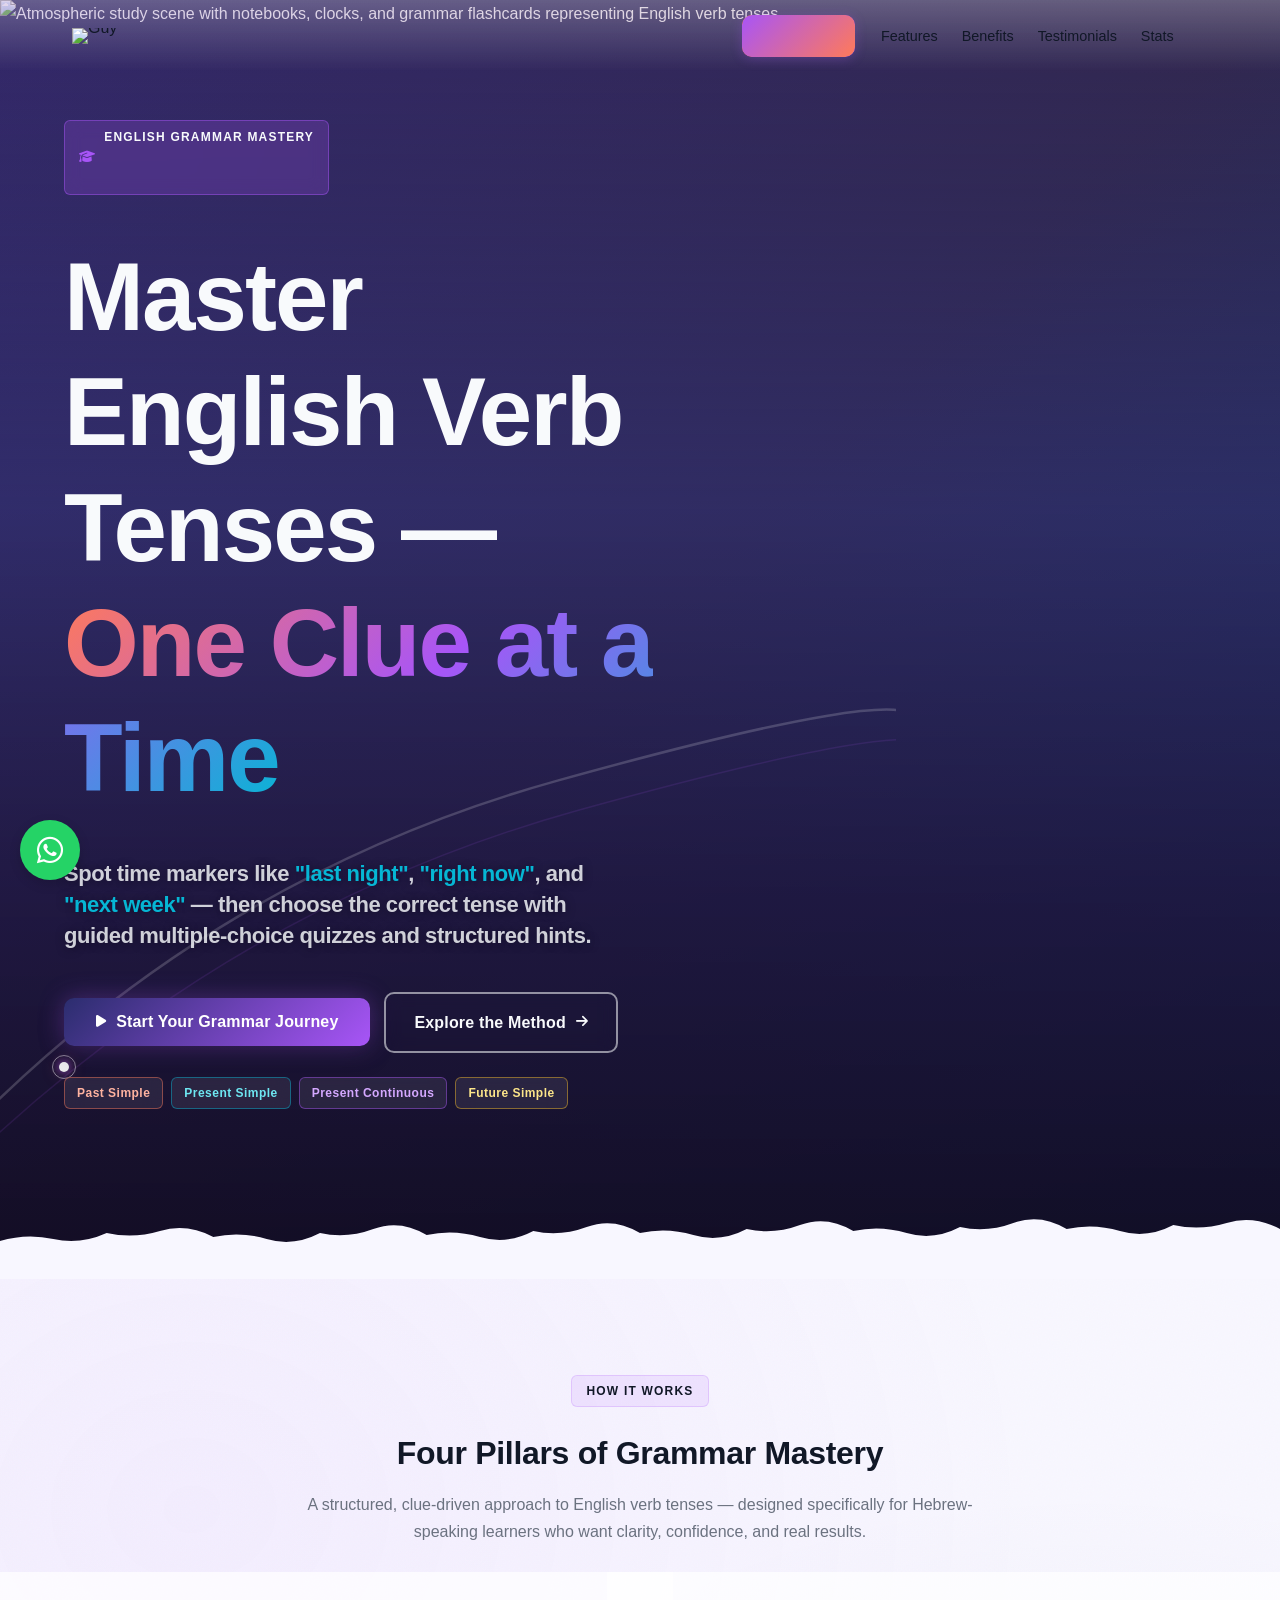
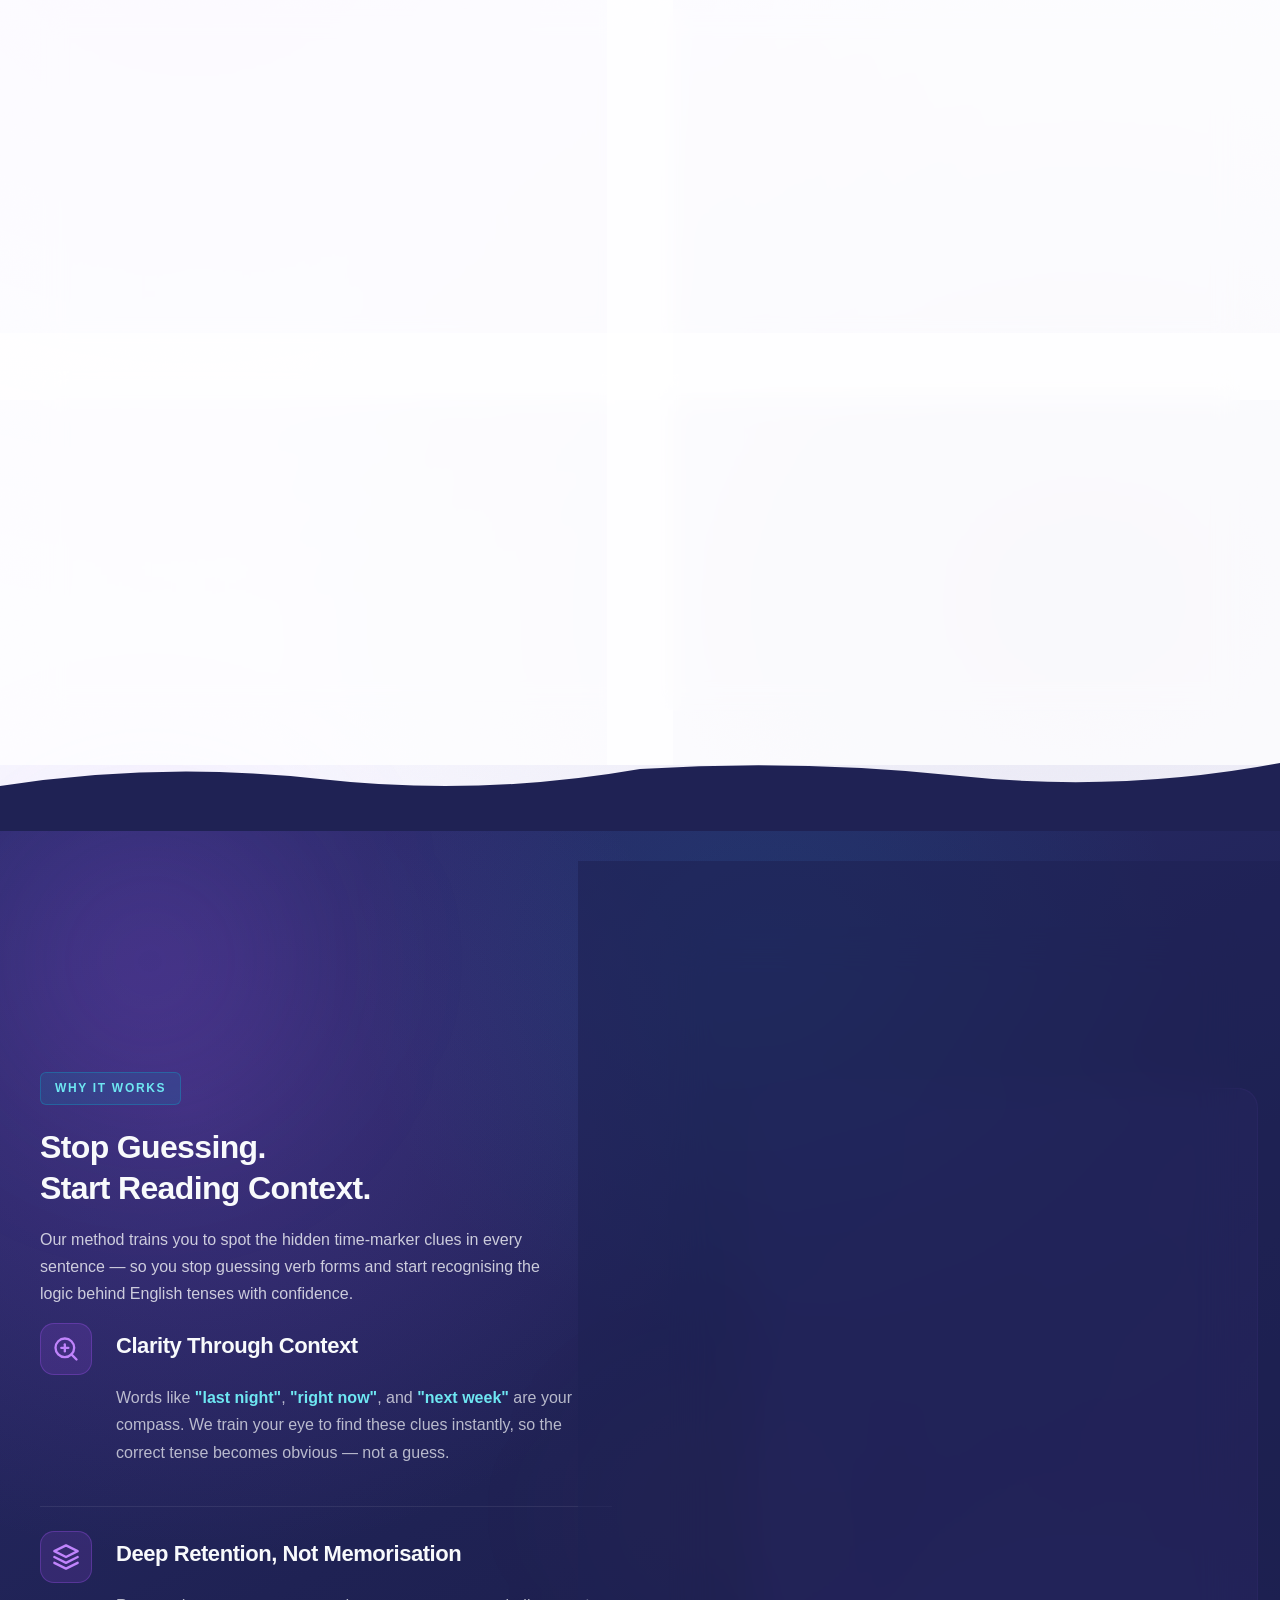
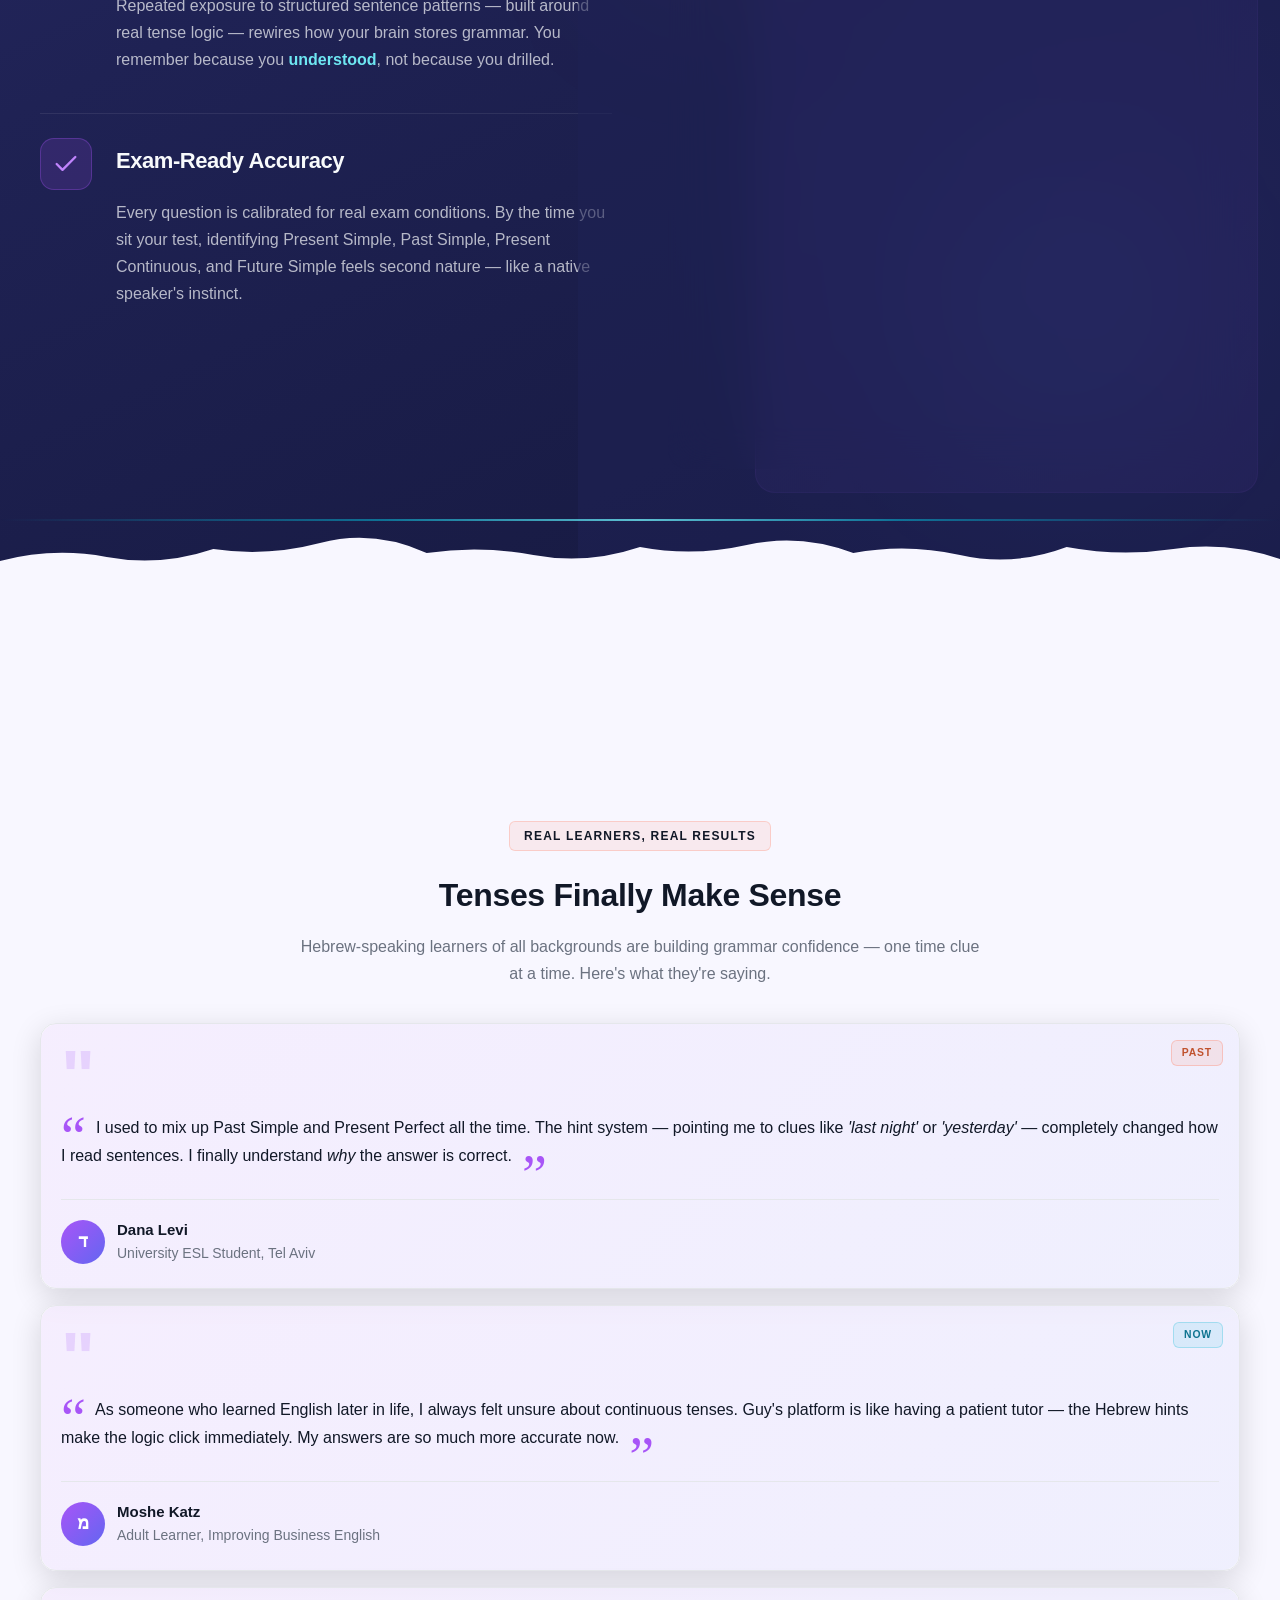
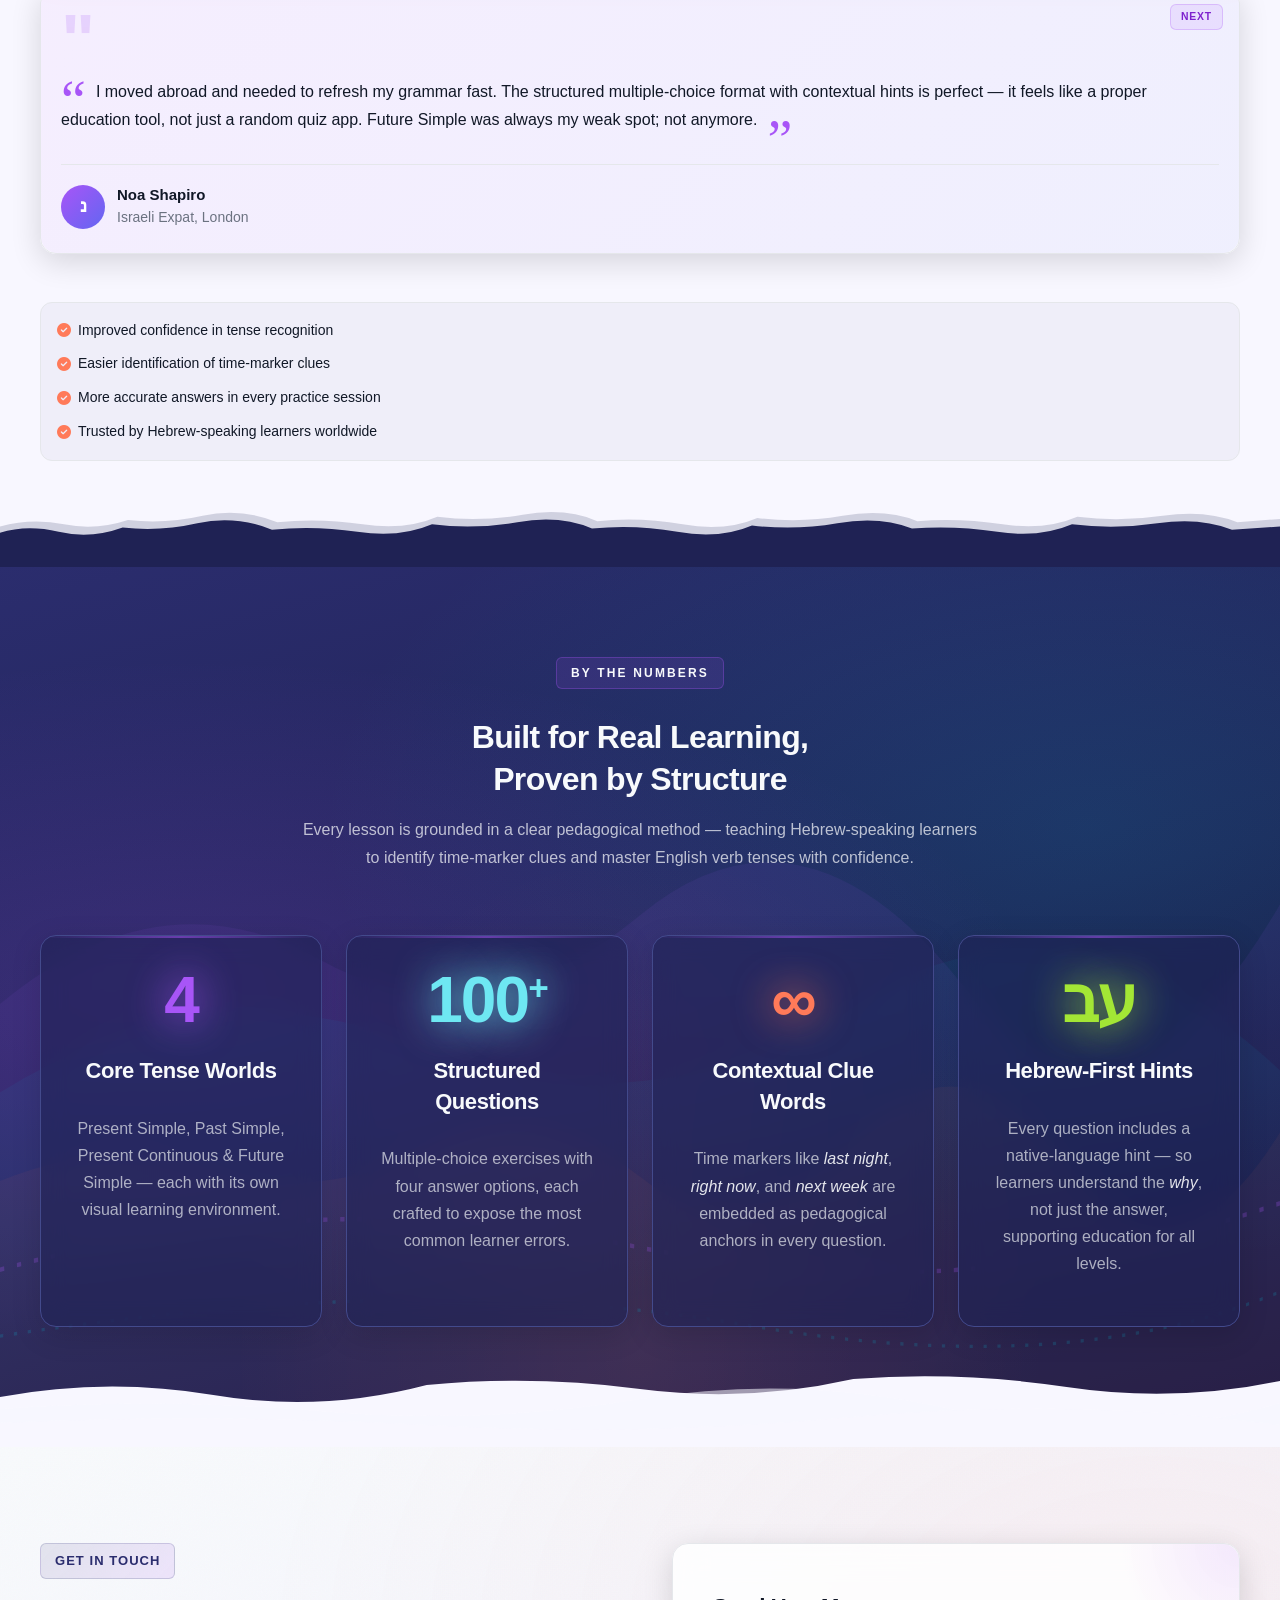
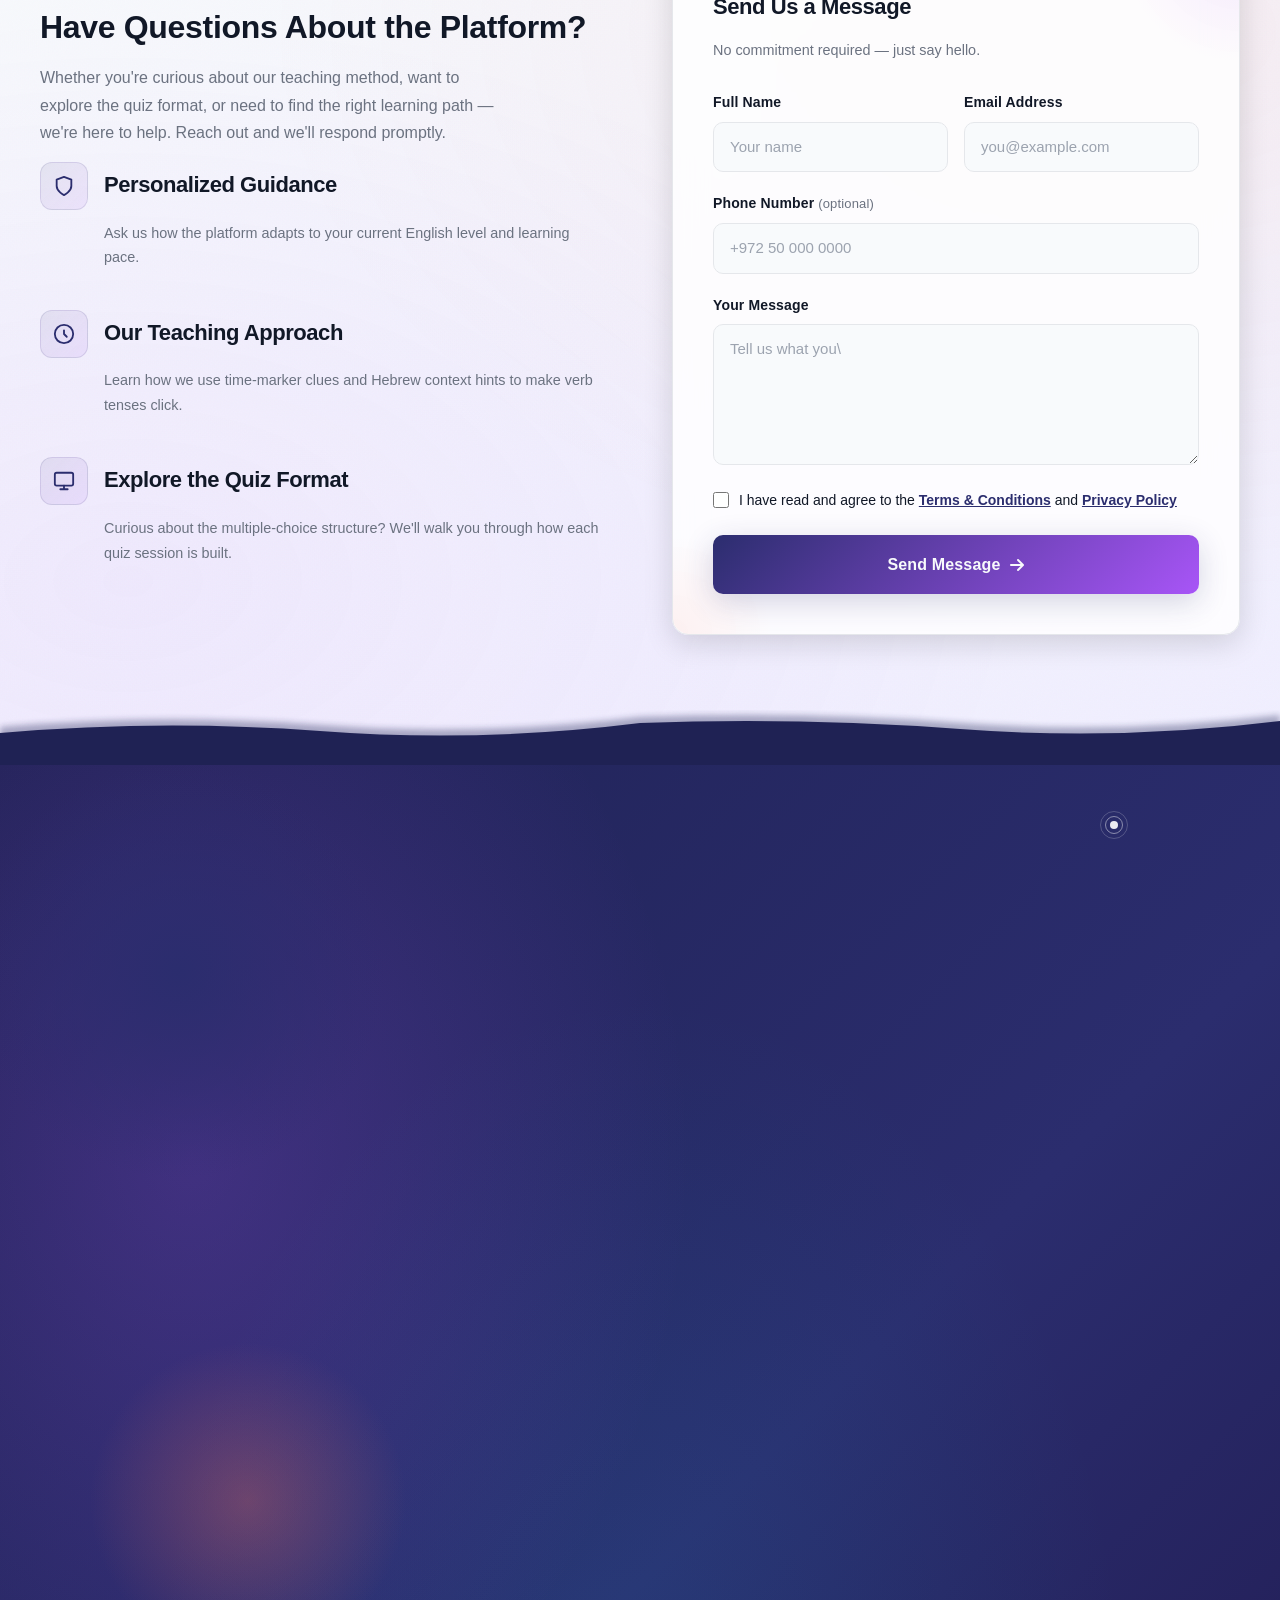
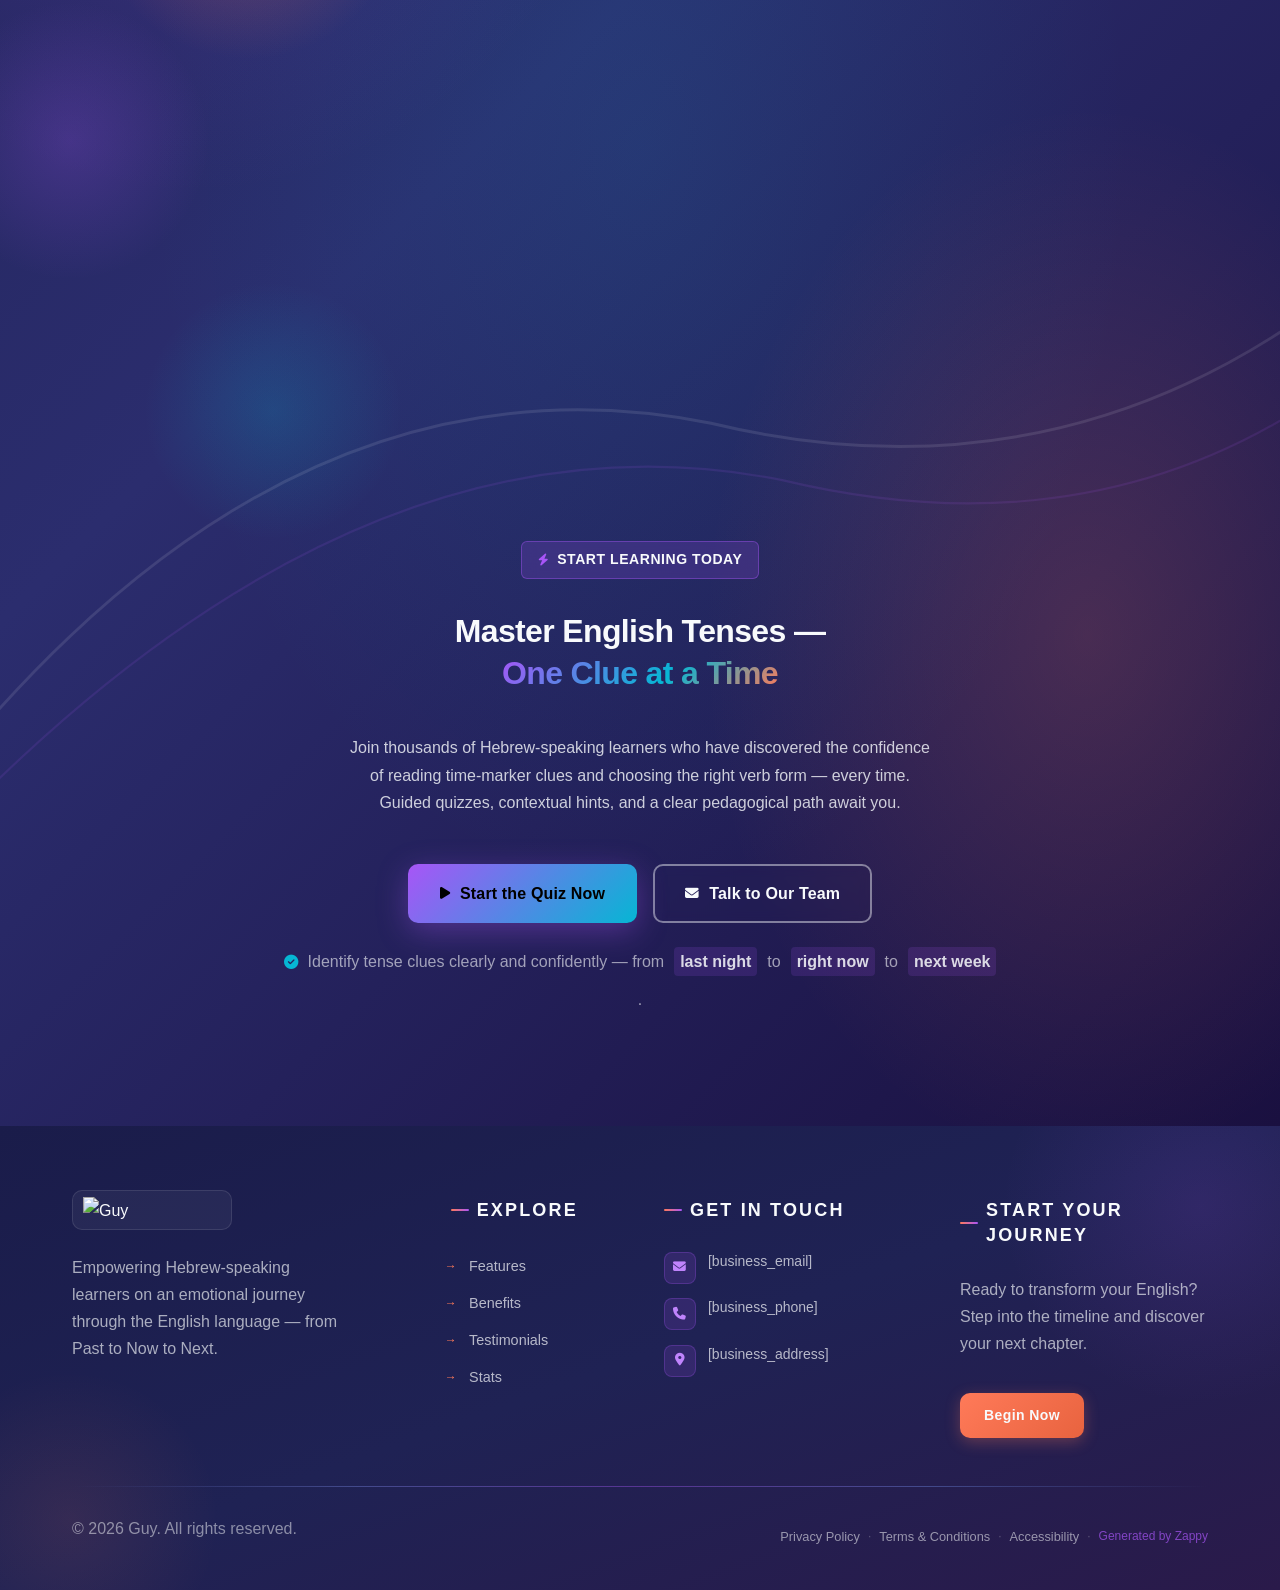
==== commit 65a65adc: "Incremental sync: 1 page(s) — update_button" ====
--- a/index.html
+++ b/index.html
@@ -815,7 +815,7 @@
     <section data-band-index="0" id="hero" class="home-hero-section" data-layout-spec="Home-hero" data-hero-type="fullscreen-scrim">
   <!-- Background Image Layer -->
   <div class="home-hero-bg">
-    <img loading="eager" fetchpriority="high" data-hero-bg="true" data-placeholder="home-hero-image-1" data-context="A cinematic atmospheric study scene for an English grammar education platform. A student desk bathed in deep twilight indigo and coral sunrise light, with open notebooks filled with verb conjugations, an antique clock showing different times, scattered flashcards with words like &quot;yesterday&quot;, &quot;right now&quot;, &quot;next week&quot;, floating translucent grammar charts, soft bokeh light trails, and gentle wave-like gradient overlays blending purple, coral, and aqua tones. Moody editorial photography style, dark atmospheric background, cinematic depth of field." width="1200" height="700" src="/assets/site-home-hero-image-1.webp" alt="Atmospheric study scene with notebooks, clocks, and grammar flashcards representing English verb tenses">
+    <img loading="eager" fetchpriority="high" data-hero-bg="true" data-placeholder="home-hero-image-1" data-context="A cinematic atmospheric study scene for an English grammar education platform. A student desk bathed in deep twilight indigo and coral sunrise light, with open notebooks filled with verb conjugations, an antique clock showing different times, scattered flashcards with words like &quot;yesterday&quot;, &quot;right now&quot;, &quot;next week&quot;, floating translucent grammar charts, soft bokeh light trails, and gentle wave-like gradient overlays blending purple, coral, and aqua tones. Moody editorial photography style, dark atmospheric background, cinematic depth of field." width="1200" height="700" src="/assets/site-home-hero-image-1.webp" alt="Atmospheric study scene with notebooks, clocks, and grammar flashcards representing English verb tenses" data-hero-background="true" data-element-type="image" data-element-id="img-1778700392364-cyzvu23xz">
   </div>
 
   <!-- Scrim Overlay -->
@@ -838,15 +838,15 @@
     <div class="home-hero-content">
 
       <!-- Eyebrow Label -->
-      <span class="home-hero-eyebrow">
-        <i class="fa-solid fa-graduation-cap" aria-hidden="true"></i>
+      <p><span class="home-hero-eyebrow" style="">
+        <i class="fa-solid fa-graduation-cap" aria-hidden="true" data-element-type="icon" data-element-id="icon-1778700392364-0328gdln2" data-icon-type="fontawesome" style="cursor: pointer;"></i>
         English Grammar Mastery
-      </span>
-
-      <!-- H1 Headline -->
-      <h1 class="home-hero-headline">
+      <br><br><br></span>
+
+      
+      </p><!-- H1 Headline --><h1 class="home-hero-headline">
         Master English Verb Tenses —
-        <span class="home-hero-headline-accent">One Clue at a Time</span>
+        <span class="home-hero-headline-accent" style="color: rgb(17, 24, 39) !important;">One Clue at a Time</span>
       </h1>
 
       <!-- H3 Supporting Subtitle -->
@@ -856,11 +856,11 @@
 
       <!-- CTA Buttons -->
       <div class="home-hero-ctas">
-        <a href="#quiz" class="home-hero-btn-primary">
+        <a href="/terms" class="home-hero-btn-primary btn btn-primary" data-element-type="button" data-element-id="btn-1778700392361-lg1egnesg" data-native-element="true" style="outline: currentcolor; border-color: transparent !important; color: rgb(255, 255, 255) !important; background-color: transparent !important; background-image: linear-gradient(135deg, rgb(43, 45, 110), rgb(168, 85, 247)) !important;">
           <i class="fa-solid fa-play" aria-hidden="true"></i>
           Start Your Grammar Journey
         </a>
-        <a href="#method" class="home-hero-btn-secondary">
+        <a href="#method" class="home-hero-btn-secondary" data-element-type="button" data-element-id="btn-1778700392361-pm8ag7y74" data-native-element="true">
           Explore the Method
           <i class="fa-solid fa-arrow-right" aria-hidden="true"></i>
         </a>
@@ -868,7 +868,7 @@
 
       <!-- Tense Badges -->
       <div class="home-hero-tense-badges" aria-label="Tense topics covered">
-        <span class="home-hero-badge">Past Simple</span>
+        <span class="home-hero-badge" style="">Past Simple</span>
         <span class="home-hero-badge">Present Simple</span>
         <span class="home-hero-badge">Present Continuous</span>
         <span class="home-hero-badge">Future Simple</span>
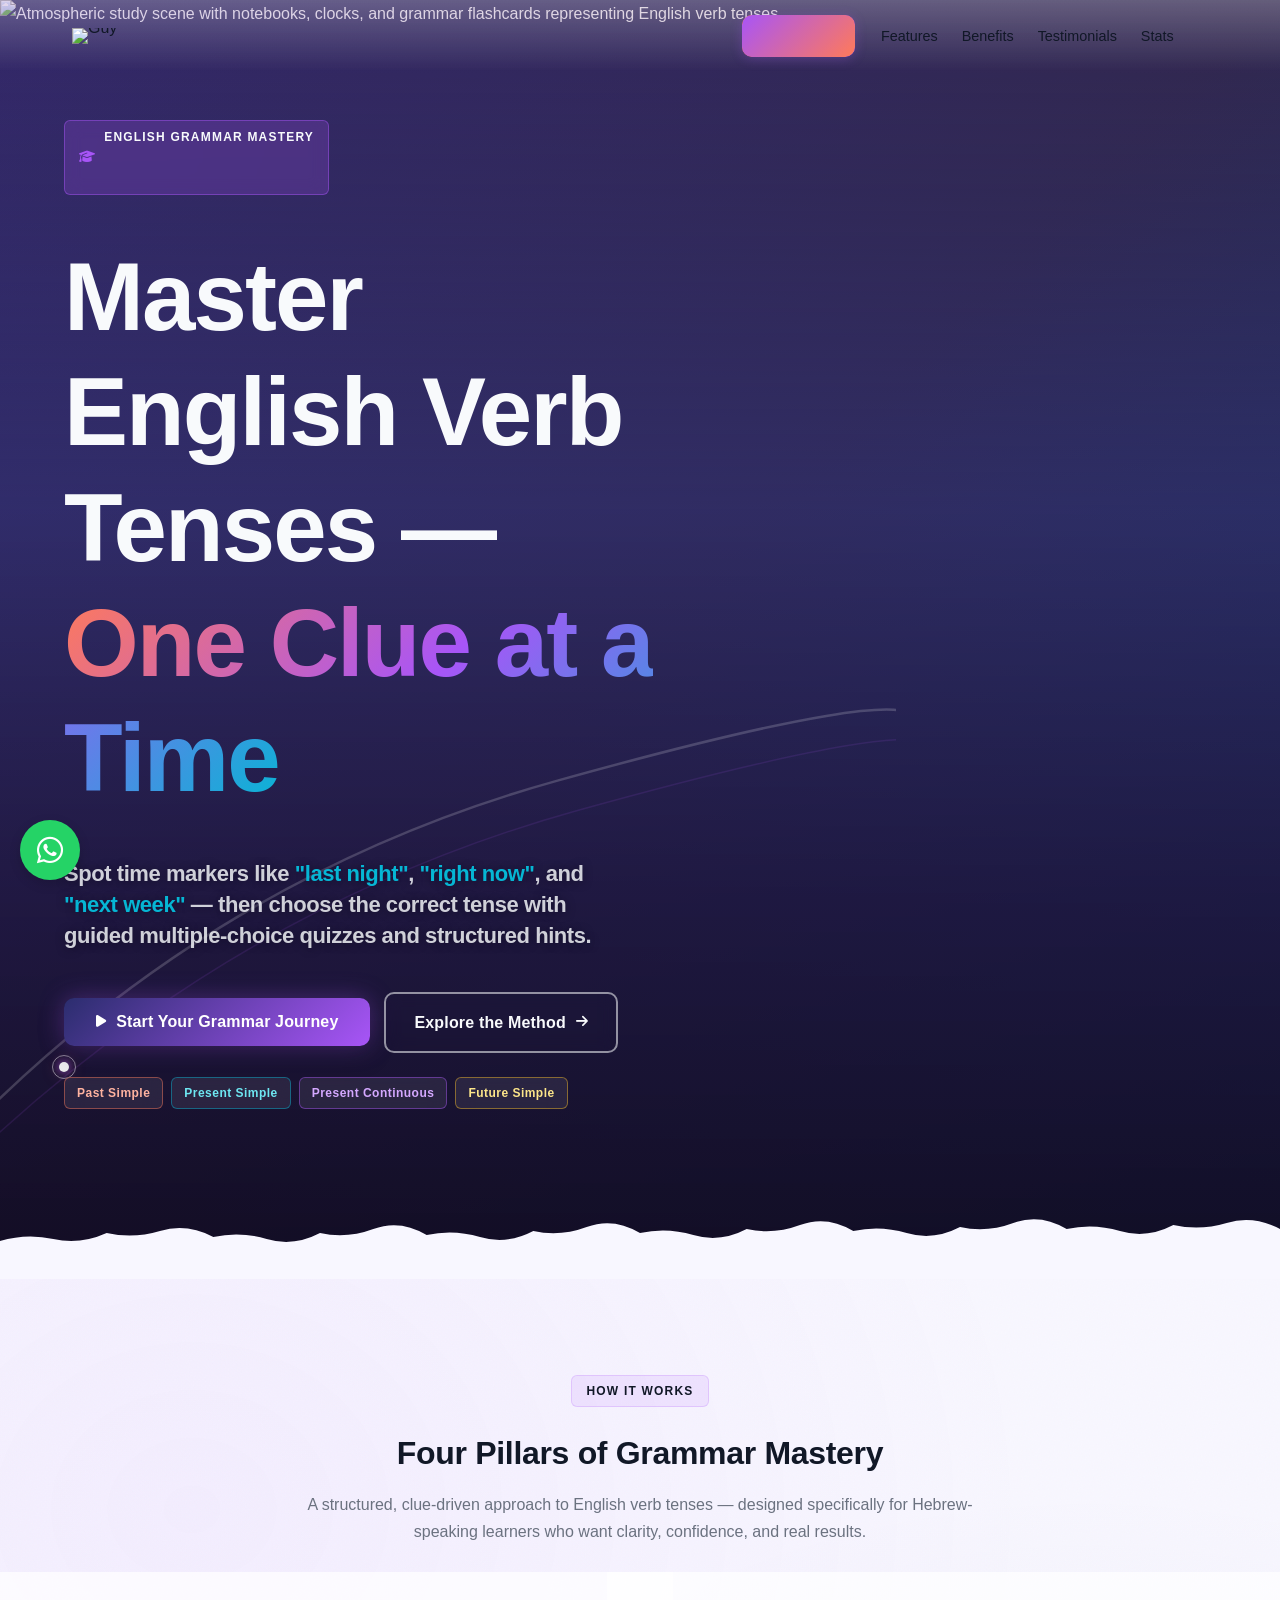
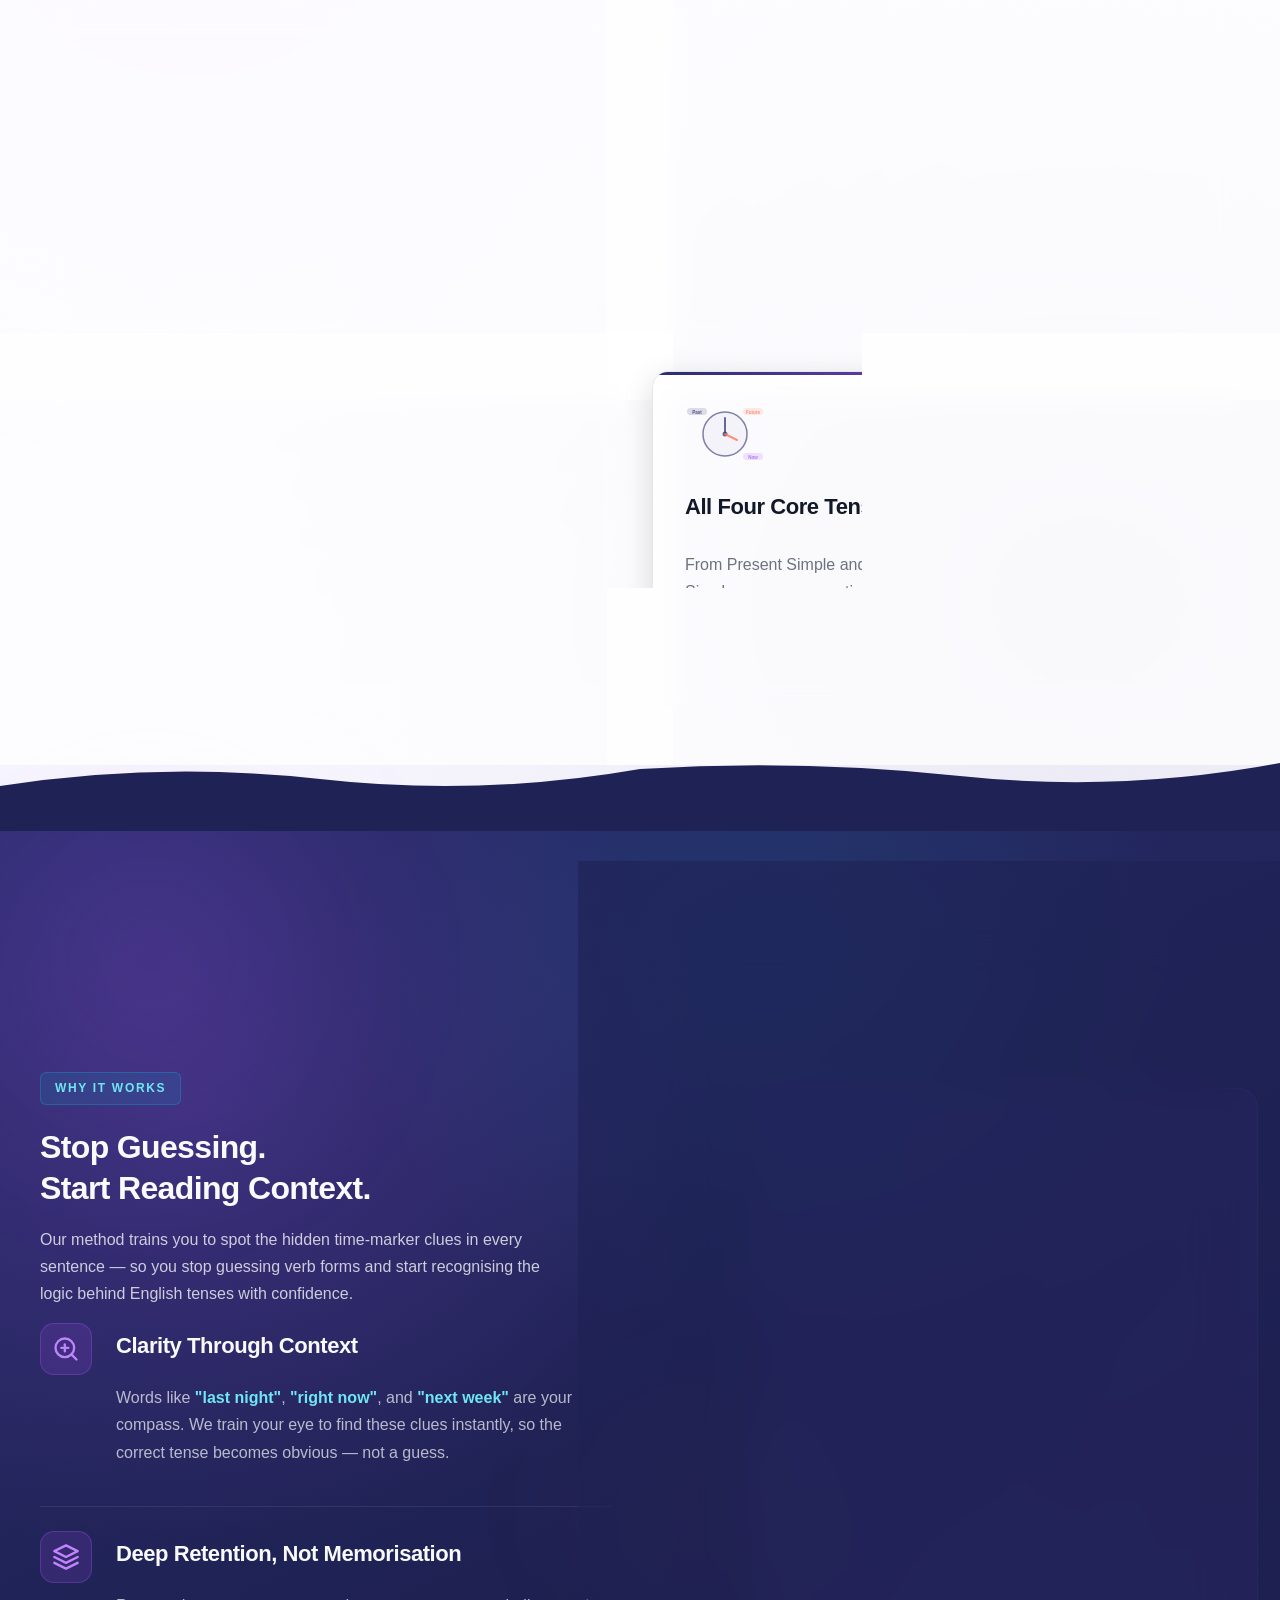
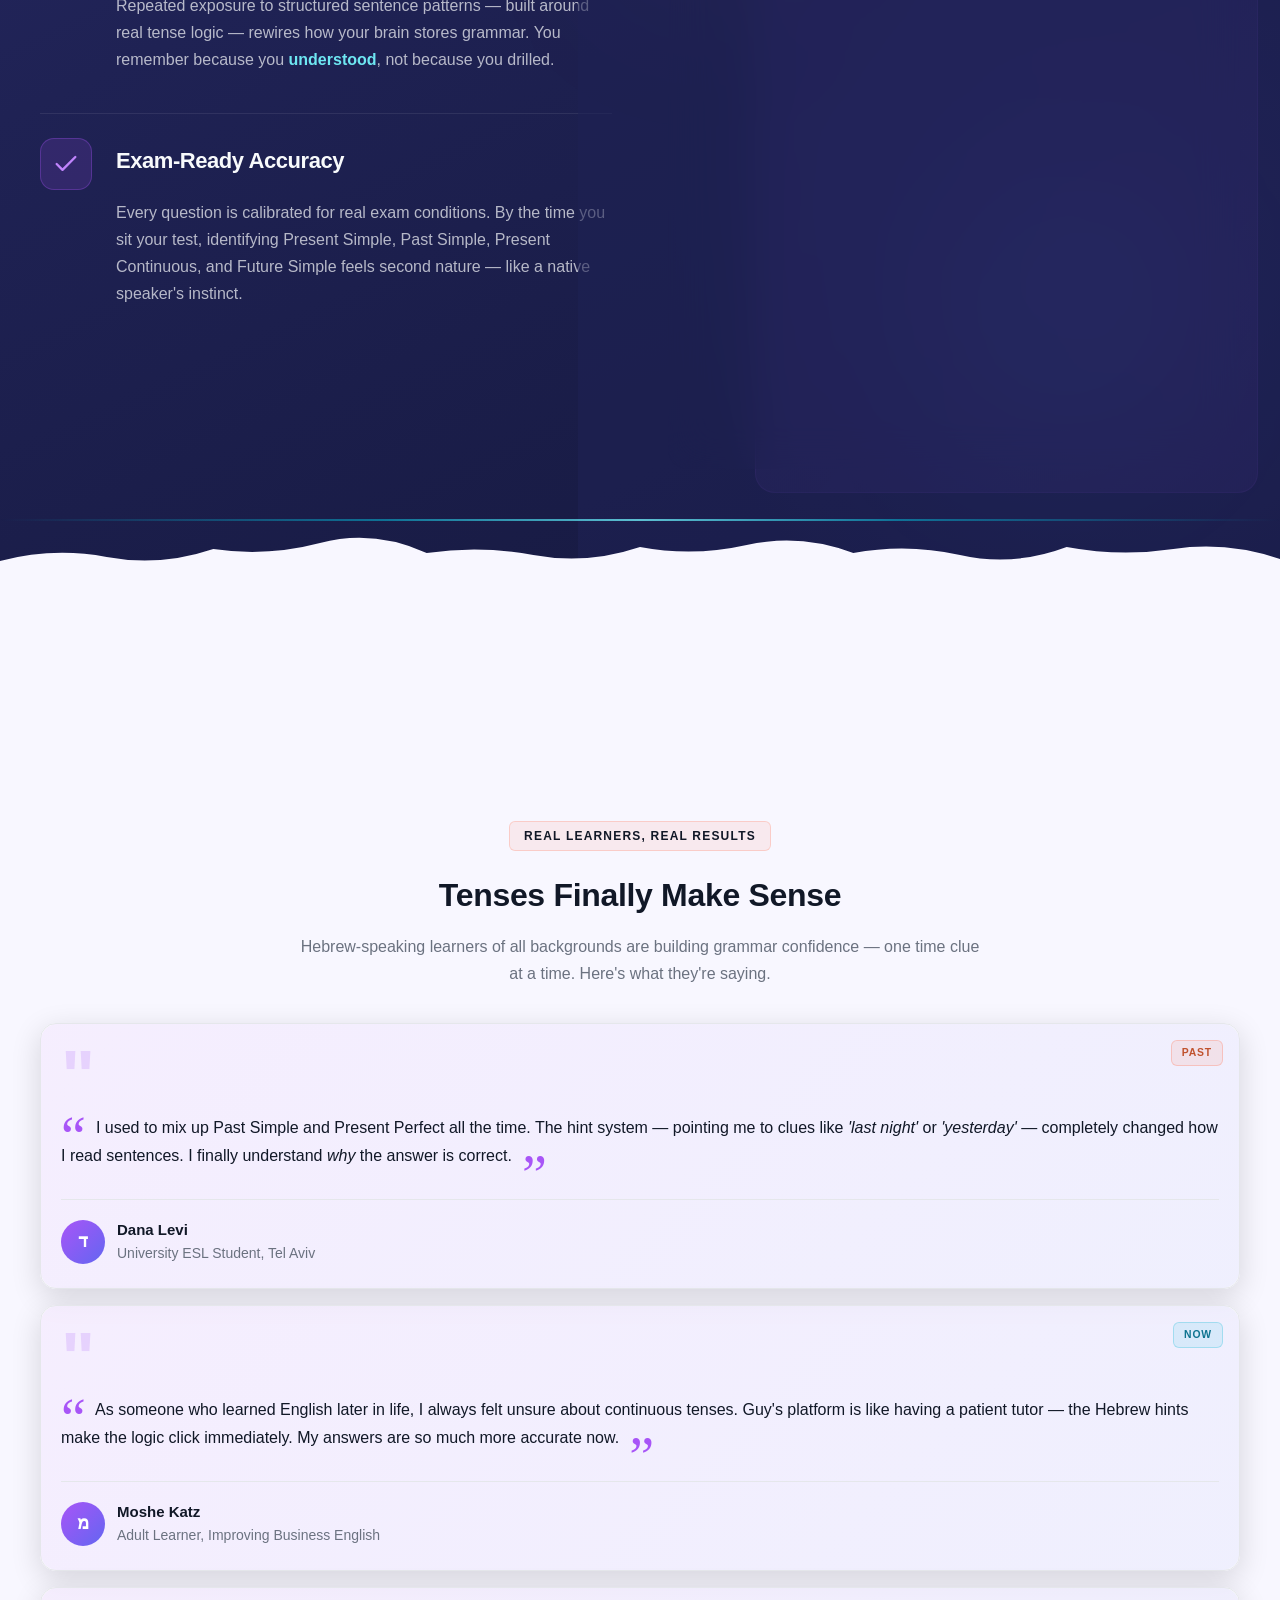
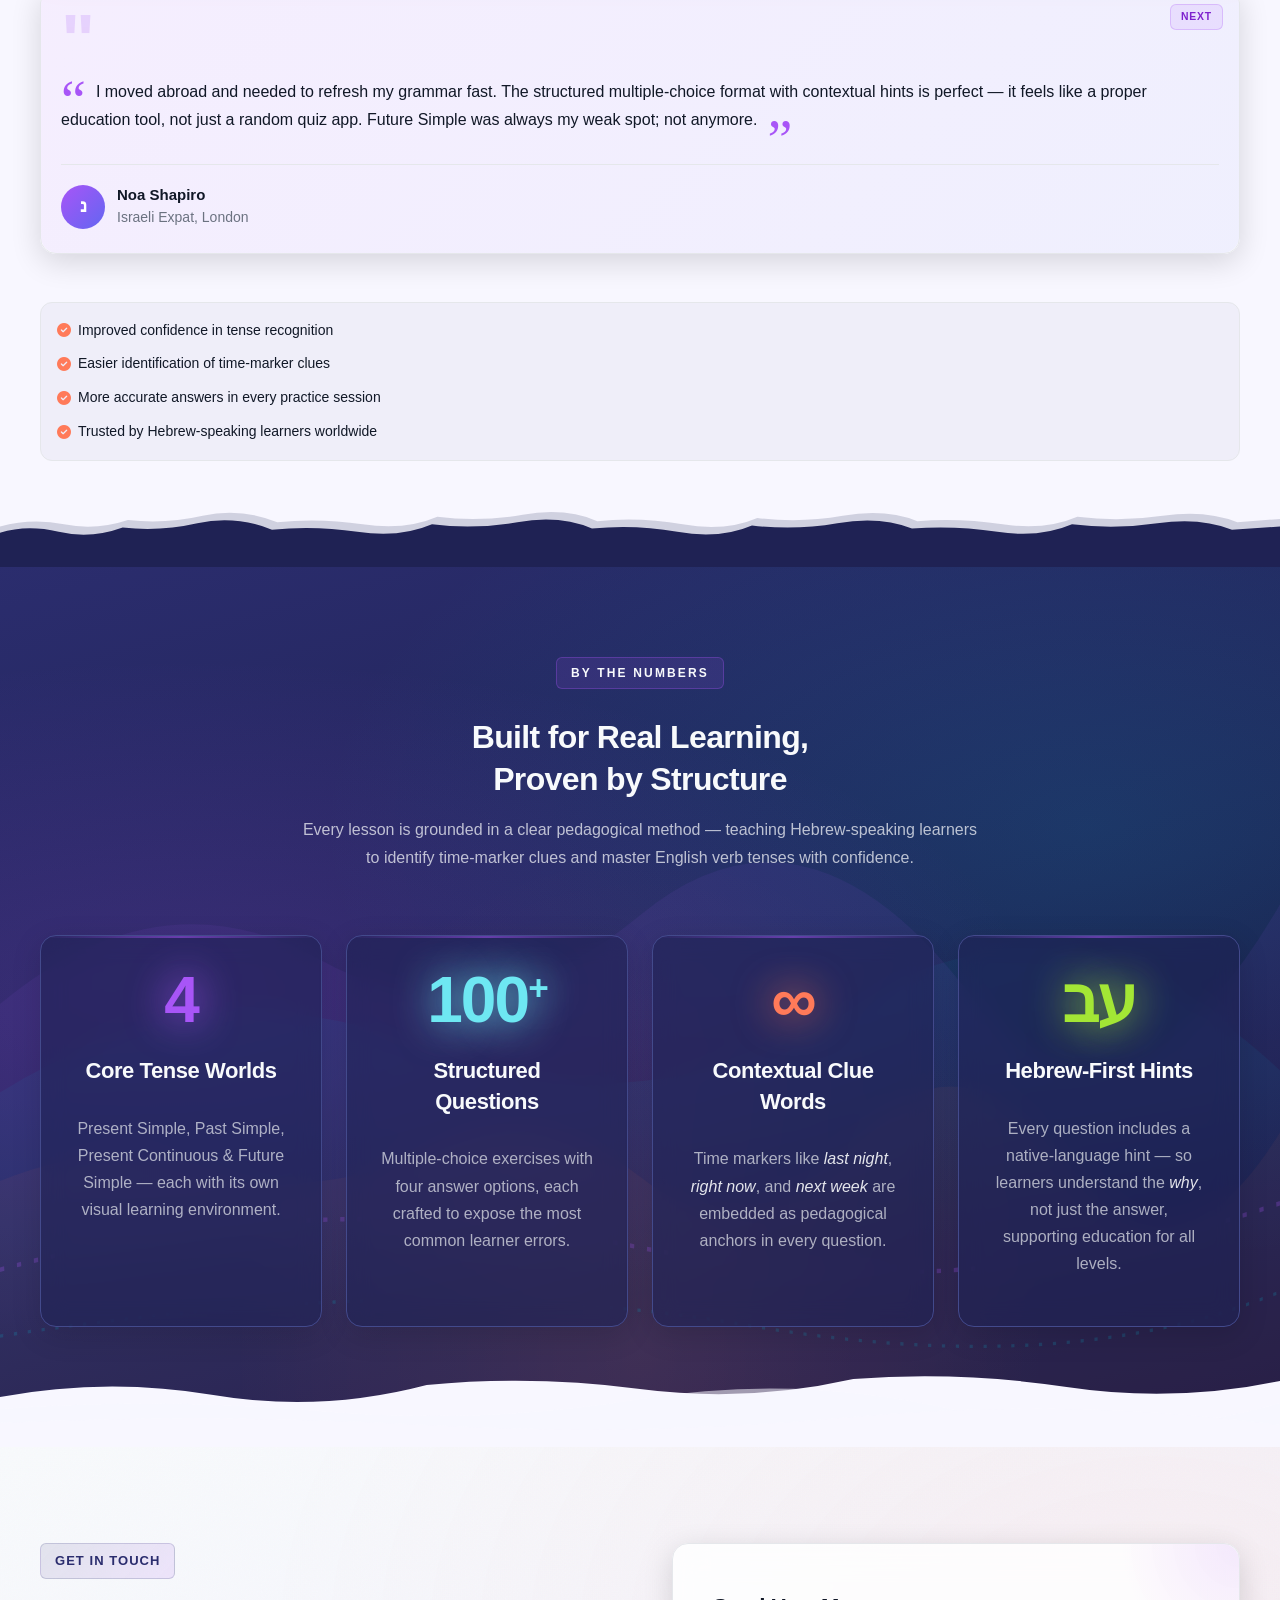
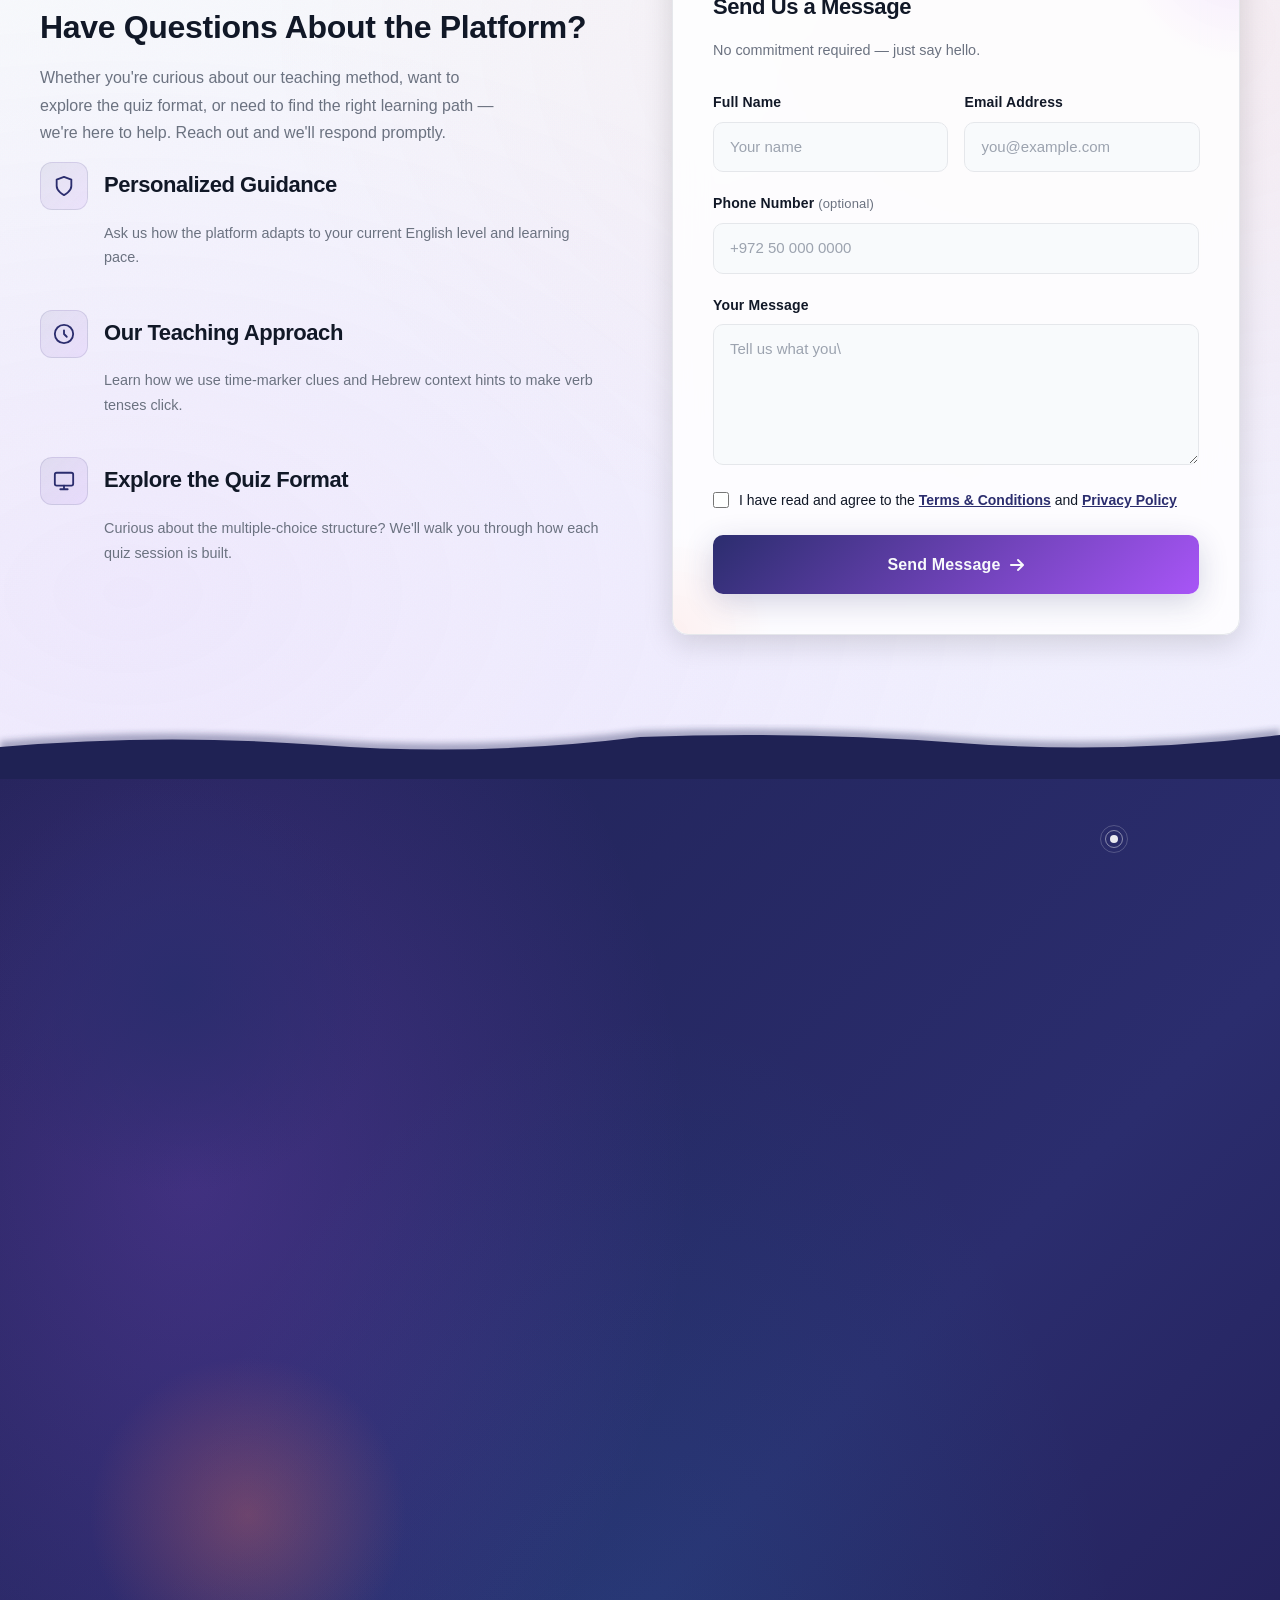
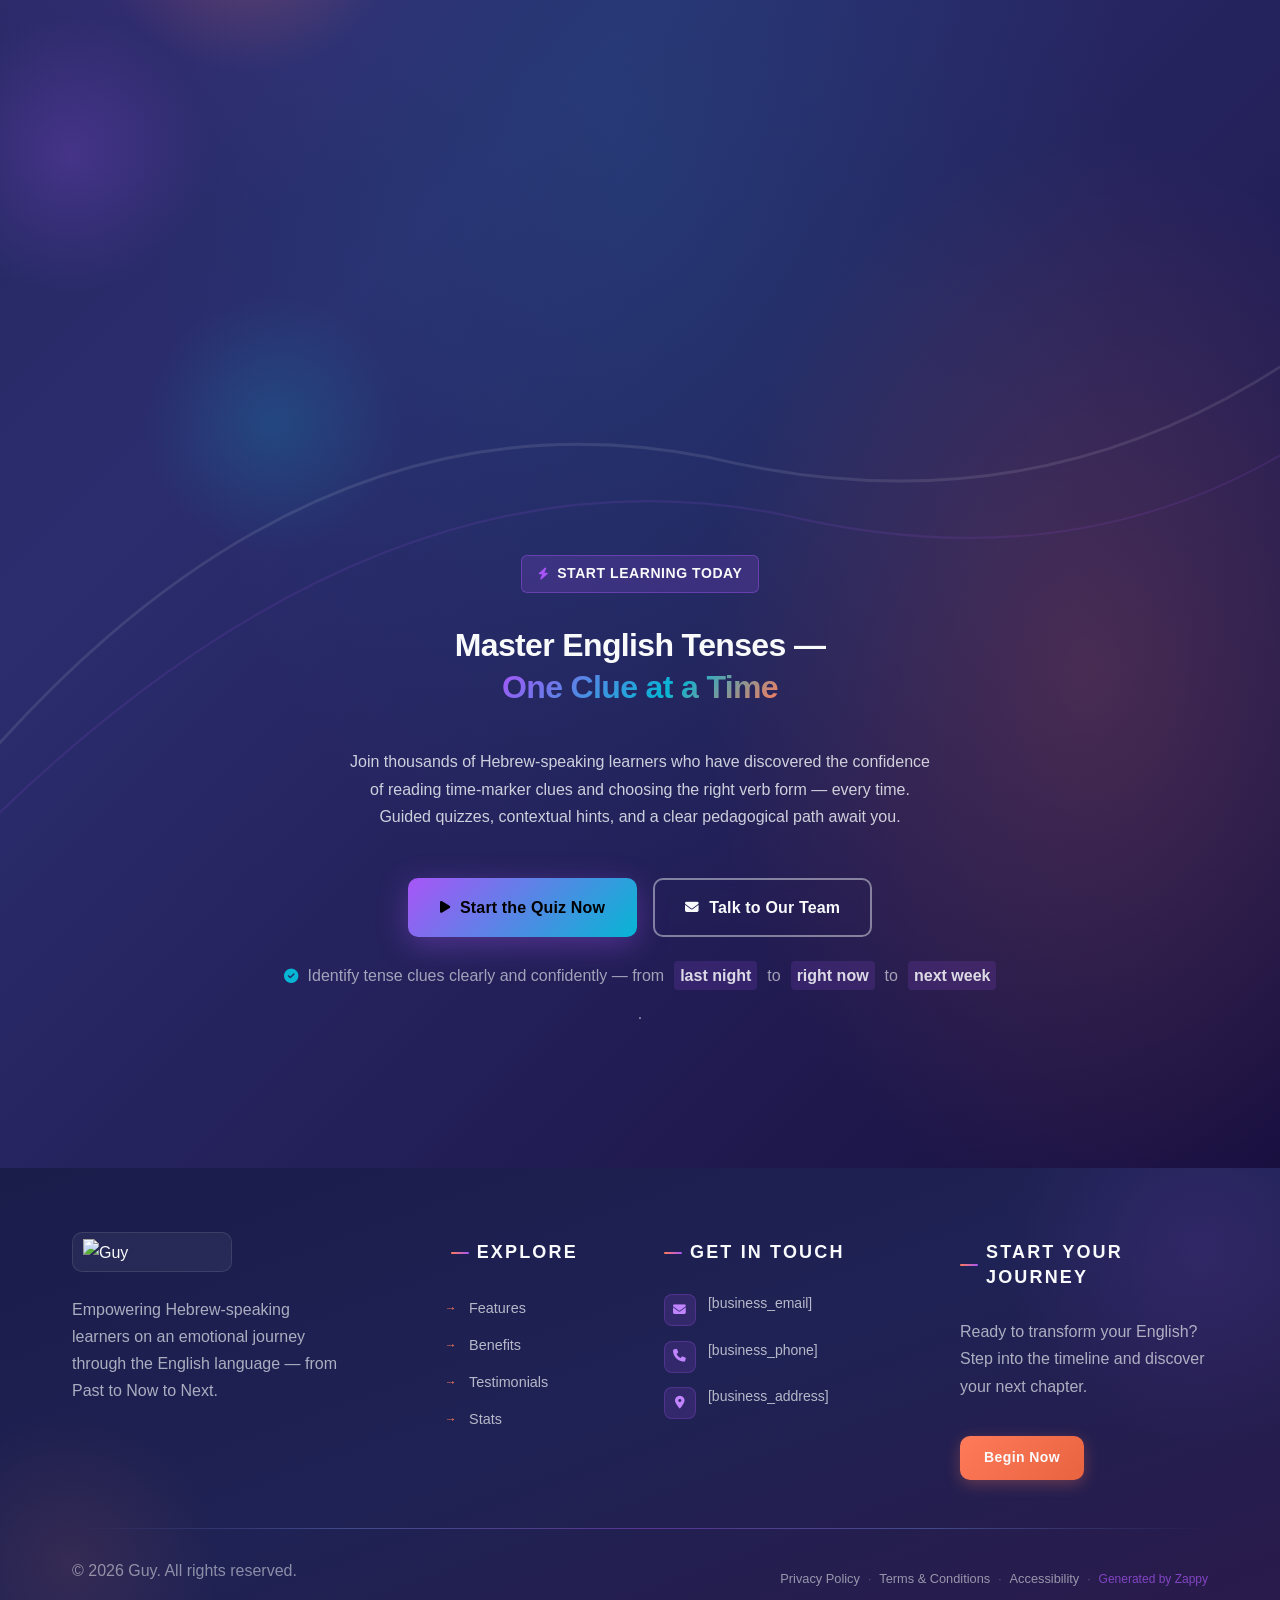
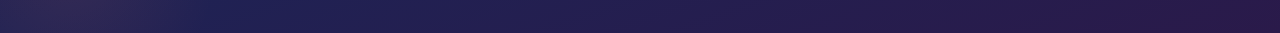
==== commit f6cf7fdd: "Incremental sync: 1 page(s) — resize_section_height" ====
--- a/index.html
+++ b/index.html
@@ -1363,7 +1363,7 @@
   </div>
 </section>
 
-<section data-band-index="5" class="home-contact-section" data-layout-spec="Home-contact">
+<section data-band-index="5" class="home-contact-section" data-layout-spec="Home-contact" id="home-contact-section" style="min-height: 932.75px !important;">
   <!-- Subtle wave texture overlay -->
   <div class="home-contact-section__texture" aria-hidden="true"></div>
 
@@ -1375,7 +1375,7 @@
       <p class="home-contact-section__lead">Whether you're curious about our teaching method, want to explore the quiz format, or need to find the right learning path — we're here to help. Reach out and we'll respond promptly.</p>
 
       <ul class="home-contact-section__reassurance">
-        <li class="home-contact-section__reassurance-item">
+        <li class="home-contact-section__reassurance-item zappy-grid-item-nested-grid" data-grid-item-index="0">
           <div class="home-contact-section__reassurance-icon">
             <svg data-element-type="icon" data-icon-type="svg" xmlns="http://www.w3.org/2000/svg" width="22" height="22" viewBox="0 0 24 24" fill="none" stroke="currentColor" stroke-width="2" stroke-linecap="round" stroke-linejoin="round" aria-hidden="true"><path d="M12 22s8-4 8-10V5l-8-3-8 3v7c0 6 8 10 8 10z"></path></svg>
           </div>
@@ -1384,7 +1384,7 @@
             <p class="home-contact-section__reassurance-text">Ask us how the platform adapts to your current English level and learning pace.</p>
           </div>
         </li>
-        <li class="home-contact-section__reassurance-item">
+        <li class="home-contact-section__reassurance-item zappy-grid-item-nested-grid" data-grid-item-index="1">
           <div class="home-contact-section__reassurance-icon">
             <svg data-element-type="icon" data-icon-type="svg" xmlns="http://www.w3.org/2000/svg" width="22" height="22" viewBox="0 0 24 24" fill="none" stroke="currentColor" stroke-width="2" stroke-linecap="round" stroke-linejoin="round" aria-hidden="true"><circle cx="12" cy="12" r="10"></circle><path d="M12 8v4l3 3"></path></svg>
           </div>
@@ -1393,7 +1393,7 @@
             <p class="home-contact-section__reassurance-text">Learn how we use time-marker clues and Hebrew context hints to make verb tenses click.</p>
           </div>
         </li>
-        <li class="home-contact-section__reassurance-item">
+        <li class="home-contact-section__reassurance-item zappy-grid-item-nested-grid" data-grid-item-index="2">
           <div class="home-contact-section__reassurance-icon">
             <svg data-element-type="icon" data-icon-type="svg" xmlns="http://www.w3.org/2000/svg" width="22" height="22" viewBox="0 0 24 24" fill="none" stroke="currentColor" stroke-width="2" stroke-linecap="round" stroke-linejoin="round" aria-hidden="true"><rect x="2" y="3" width="20" height="14" rx="2"></rect><path d="M8 21h8M12 17v4"></path></svg>
           </div>
@@ -1418,12 +1418,12 @@
       </div>
 
       <form class="contact-form home-contact-section__form" action="#" method="POST" novalidate="">
-        <div class="home-contact-section__field-row">
-          <div class="home-contact-section__field-group">
+        <div class="home-contact-section__field-row zappy-preserve-css-grid" id="zappy-auto-grid-1778743931603-b1jq30" data-zappy-auto-grid="true" data-original-item-width="235" data-original-gap="16px" style="--zappy-grid-cols: 235.429px 235.429px; grid-template-columns: 235.429px 235.429px; align-items: stretch !important;" data-zappy-explicit-columns="true">
+          <div class="home-contact-section__field-group" data-grid-item-index="0">
             <label class="home-contact-section__label" for="contact-name">Full Name</label>
             <input class="home-contact-section__input" type="text" id="contact-name" name="name" placeholder="Your name" autocomplete="name" required="">
           </div>
-          <div class="home-contact-section__field-group">
+          <div class="home-contact-section__field-group" data-grid-item-index="1">
             <label class="home-contact-section__label" for="contact-email">Email Address</label>
             <input class="home-contact-section__input" type="email" id="contact-email" name="email" placeholder="you@example.com" autocomplete="email" required="">
           </div>
@@ -1446,7 +1446,7 @@
           </label>
         </div>
 
-        <button type="submit" class="home-contact-section__submit btn-primary">Send Message <i class="fa fa-arrow-right" aria-hidden="true"></i></button>
+        <button type="submit" class="home-contact-section__submit btn-primary" data-element-type="button" data-element-id="btn-1778743931547-3sy40sktu" data-native-element="true">Send Message <i class="fa fa-arrow-right" aria-hidden="true"></i></button>
       </form>
     </div>
   </div>
@@ -1472,7 +1472,7 @@
   </div>
 </section>
 
-<section data-band-index="6" id="cta" class="home-cta-section" data-layout-spec="Home-cta">
+<section data-band-index="6" id="cta" class="home-cta-section" data-layout-spec="Home-cta" style="min-height: 1988.51px !important;">
   <!-- Decorative background orbs -->
   <div class="home-cta-section .cta-orb cta-orb--indigo" aria-hidden="true"></div>
   <div class="home-cta-section .cta-orb cta-orb--coral" aria-hidden="true"></div>
@@ -1500,18 +1500,18 @@
     </div>
 
     <!-- Heading -->
-    <h2 class="cta-heading">Master English Tenses —<br><span class="cta-heading__highlight">One Clue at a Time</span></h2>
+    <h2 class="cta-heading">Master English Tenses —<br><span class="cta-heading__highlight" style="color: rgb(0, 0, 0) !important;">One Clue at a Time</span></h2>
 
     <!-- Body paragraph -->
     <p class="cta-body">Join thousands of Hebrew-speaking learners who have discovered the confidence of reading time-marker clues and choosing the right verb form — every time. Guided quizzes, contextual hints, and a clear pedagogical path await you.</p>
 
     <!-- CTA Buttons -->
     <div class="cta-buttons">
-      <a href="#quiz" class="btn-cta-primary">
+      <a href="#quiz" class="btn-cta-primary" style="color: rgb(0, 0, 0) !important;" data-element-type="button" data-element-id="btn-1778743931547-k2hbeiq3i" data-native-element="true">
         <i class="fa-solid fa-play" aria-hidden="true"></i>
         Start the Quiz Now
       </a>
-      <a href="#contact" class="btn-cta-secondary">
+      <a href="#contact" class="btn-cta-secondary" data-element-type="button" data-element-id="btn-1778743931547-dz95piame" data-native-element="true">
         <i class="fa-solid fa-envelope" aria-hidden="true"></i>
         Talk to Our Team
       </a>
@@ -1519,7 +1519,7 @@
 
     <!-- Reinforcing line -->
     <p class="cta-reinforcing">
-      <i class="fa-solid fa-check-circle" aria-hidden="true"></i>
+      <i class="fa-solid fa-check-circle" aria-hidden="true" data-element-type="icon" data-element-id="icon-1778743931550-3bmkrzuml" data-icon-type="fontawesome"></i>
       Identify tense clues clearly and confidently — from <em>last night</em> to <em>right now</em> to <em>next week</em>.
     </p>
   </div>
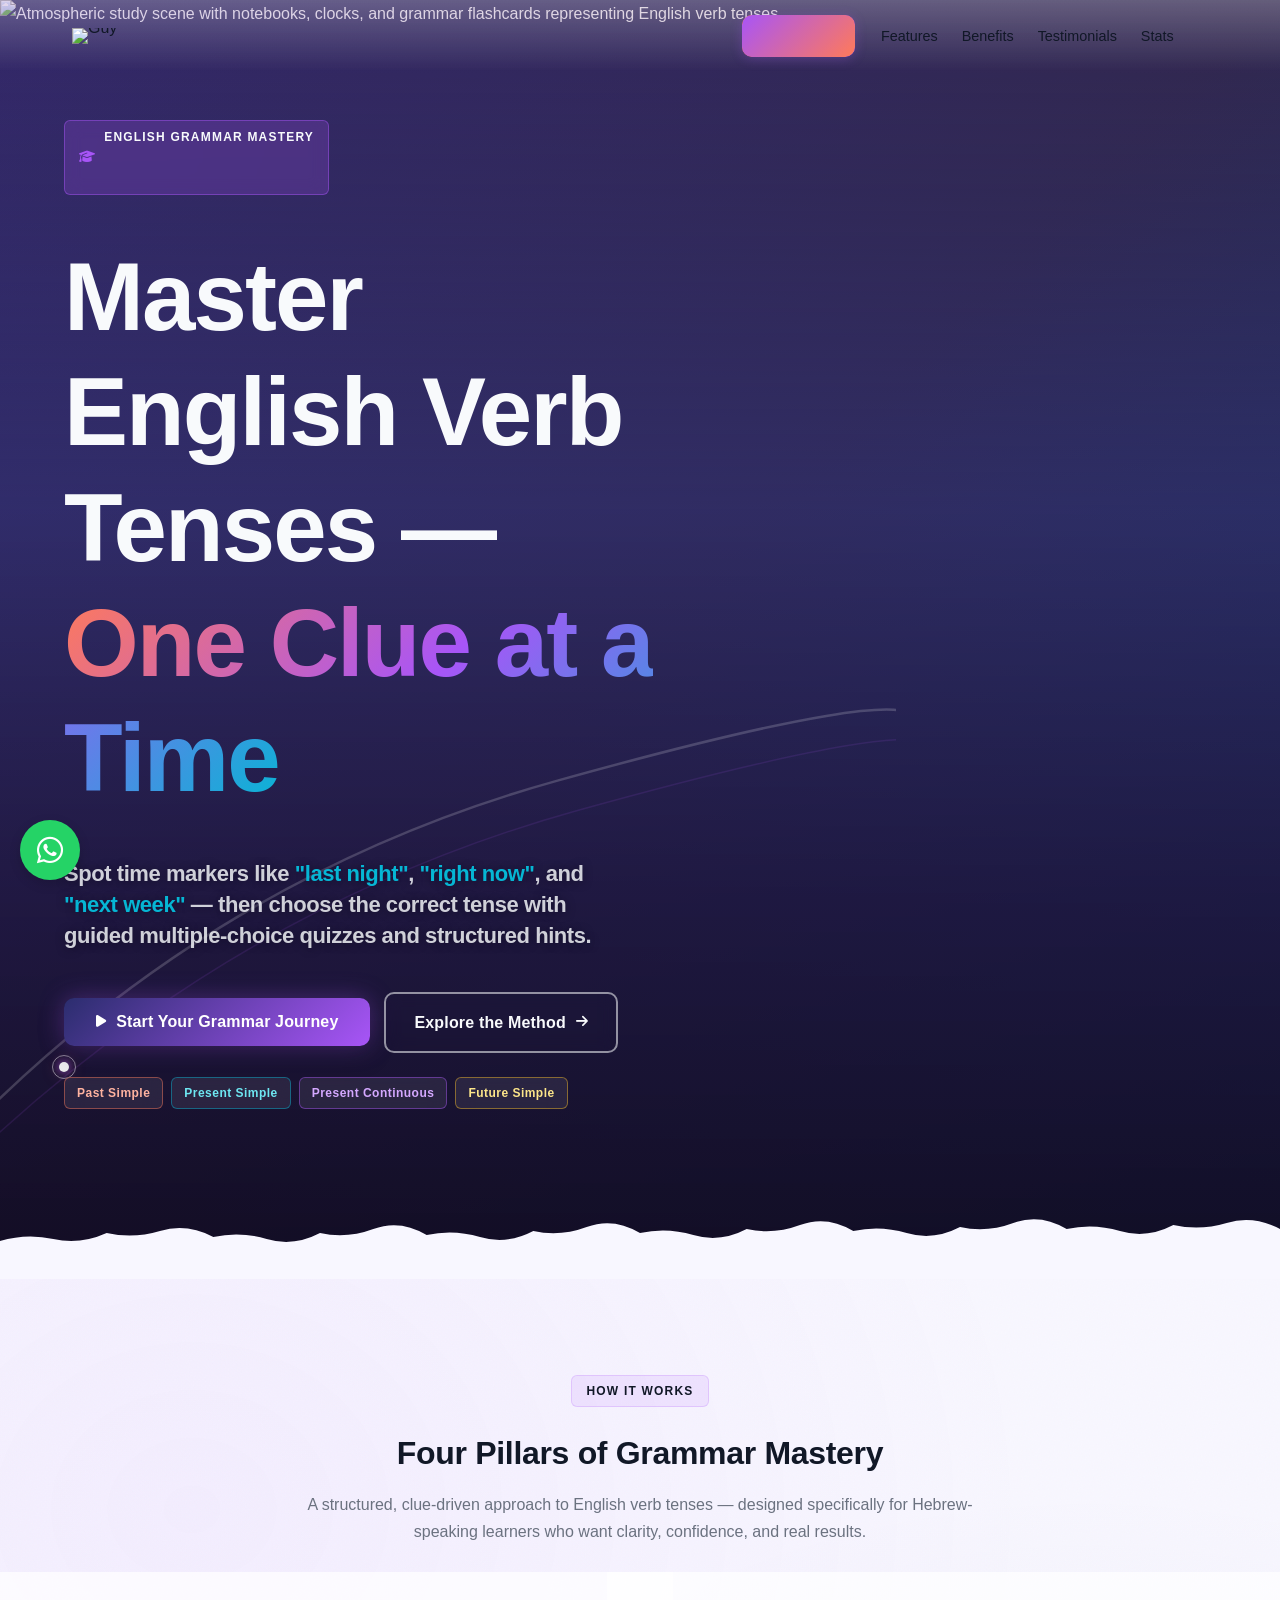
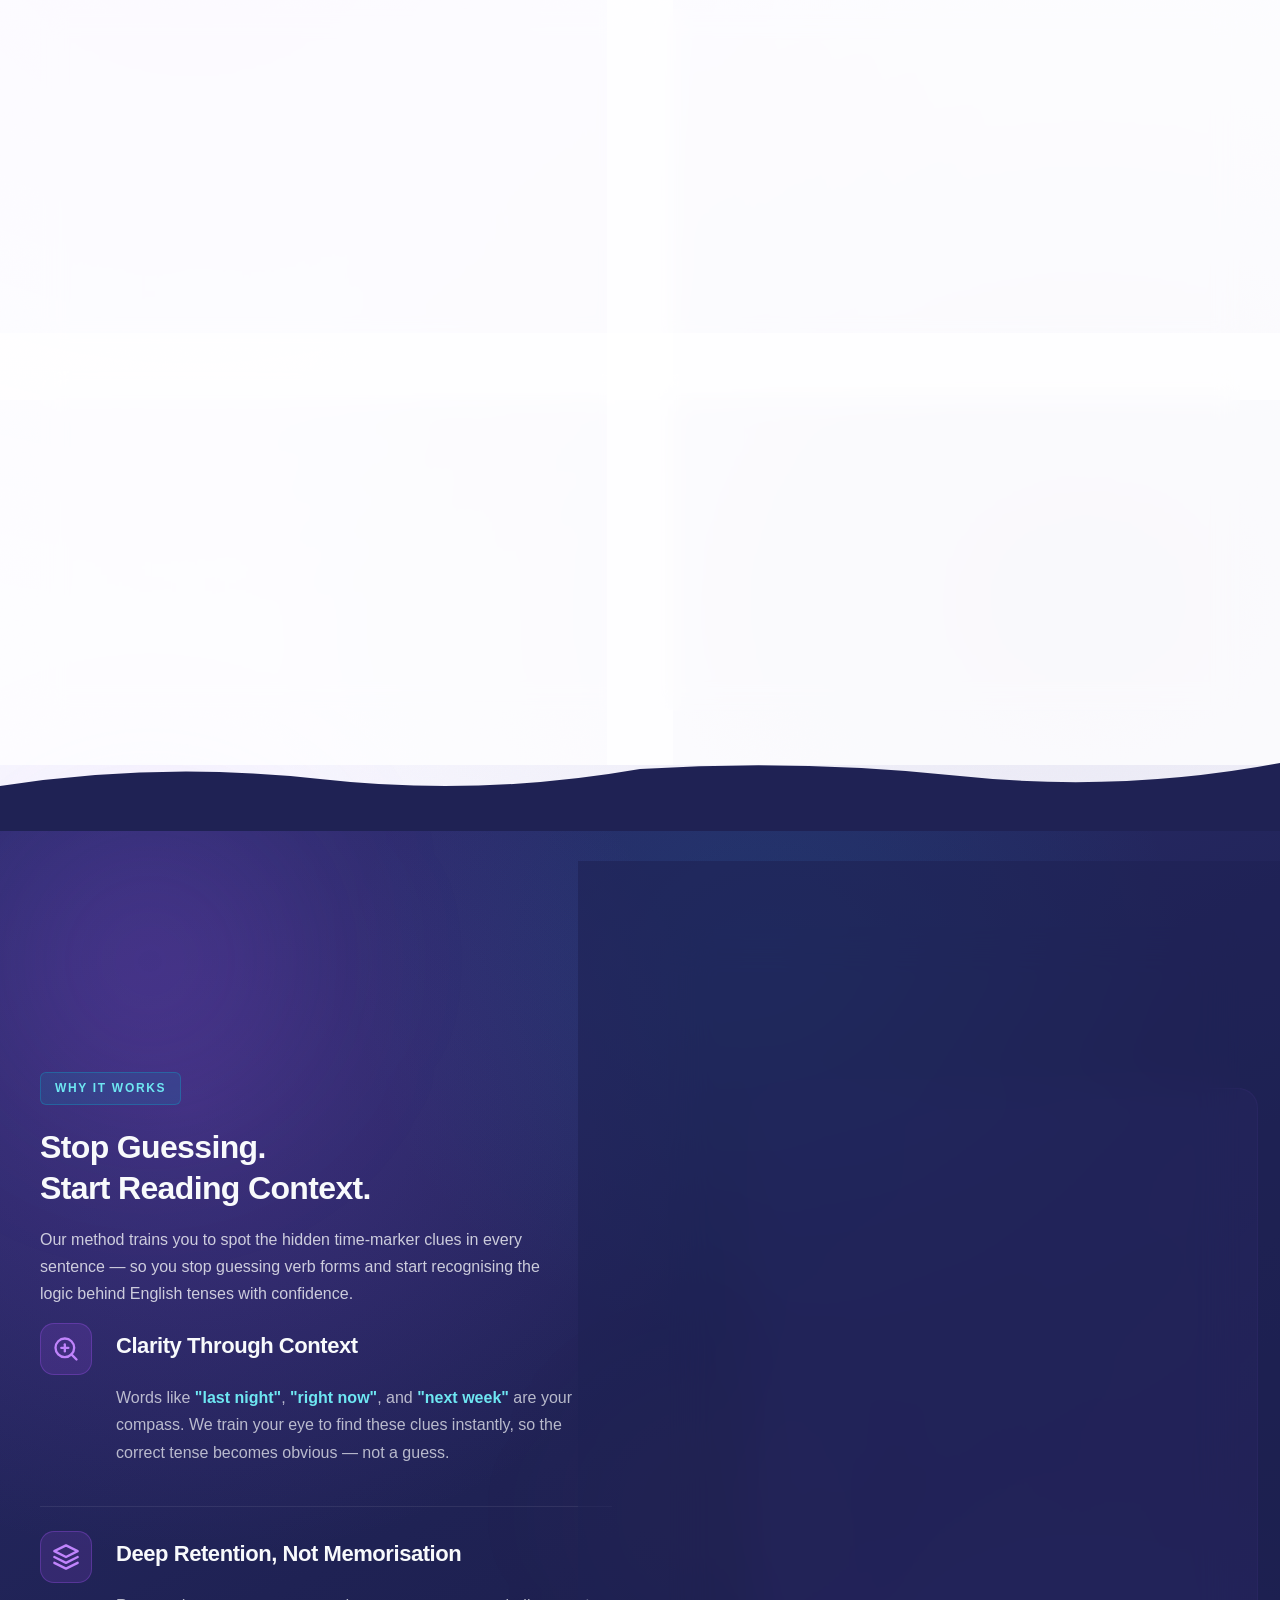
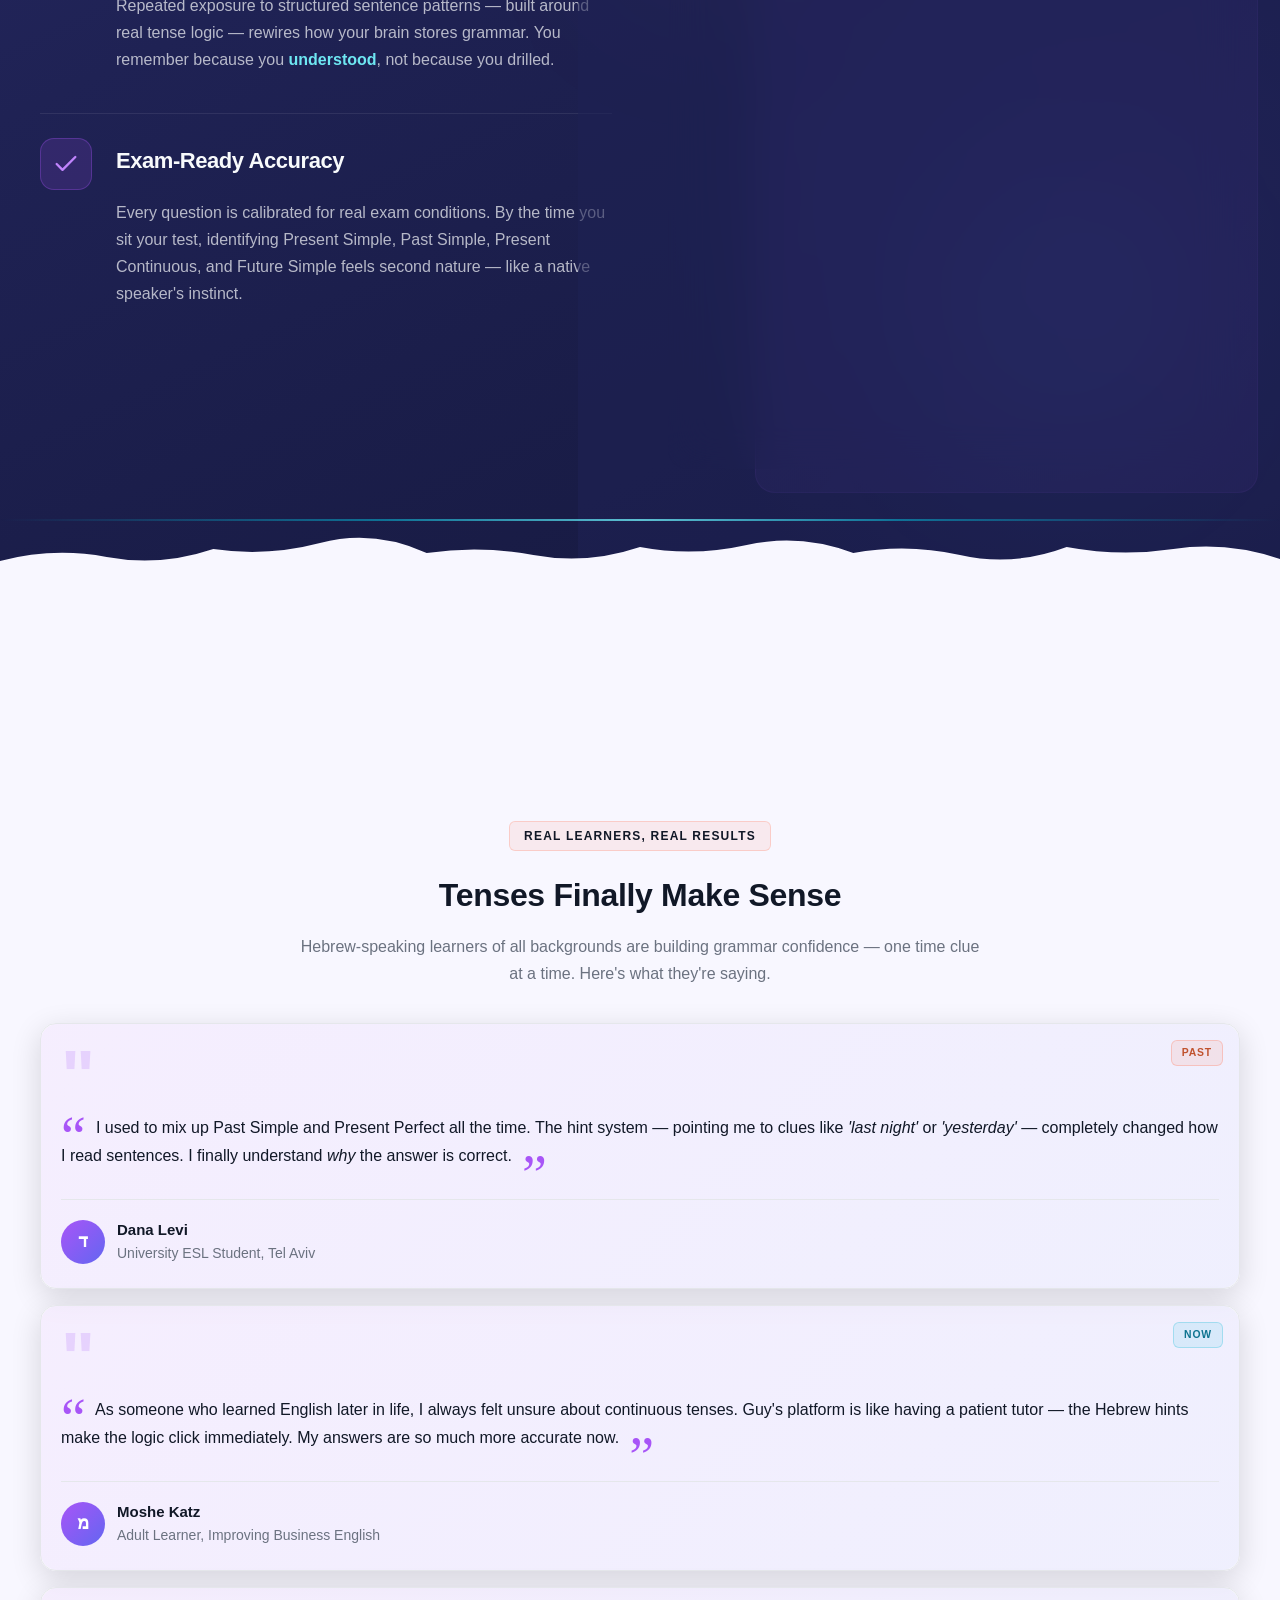
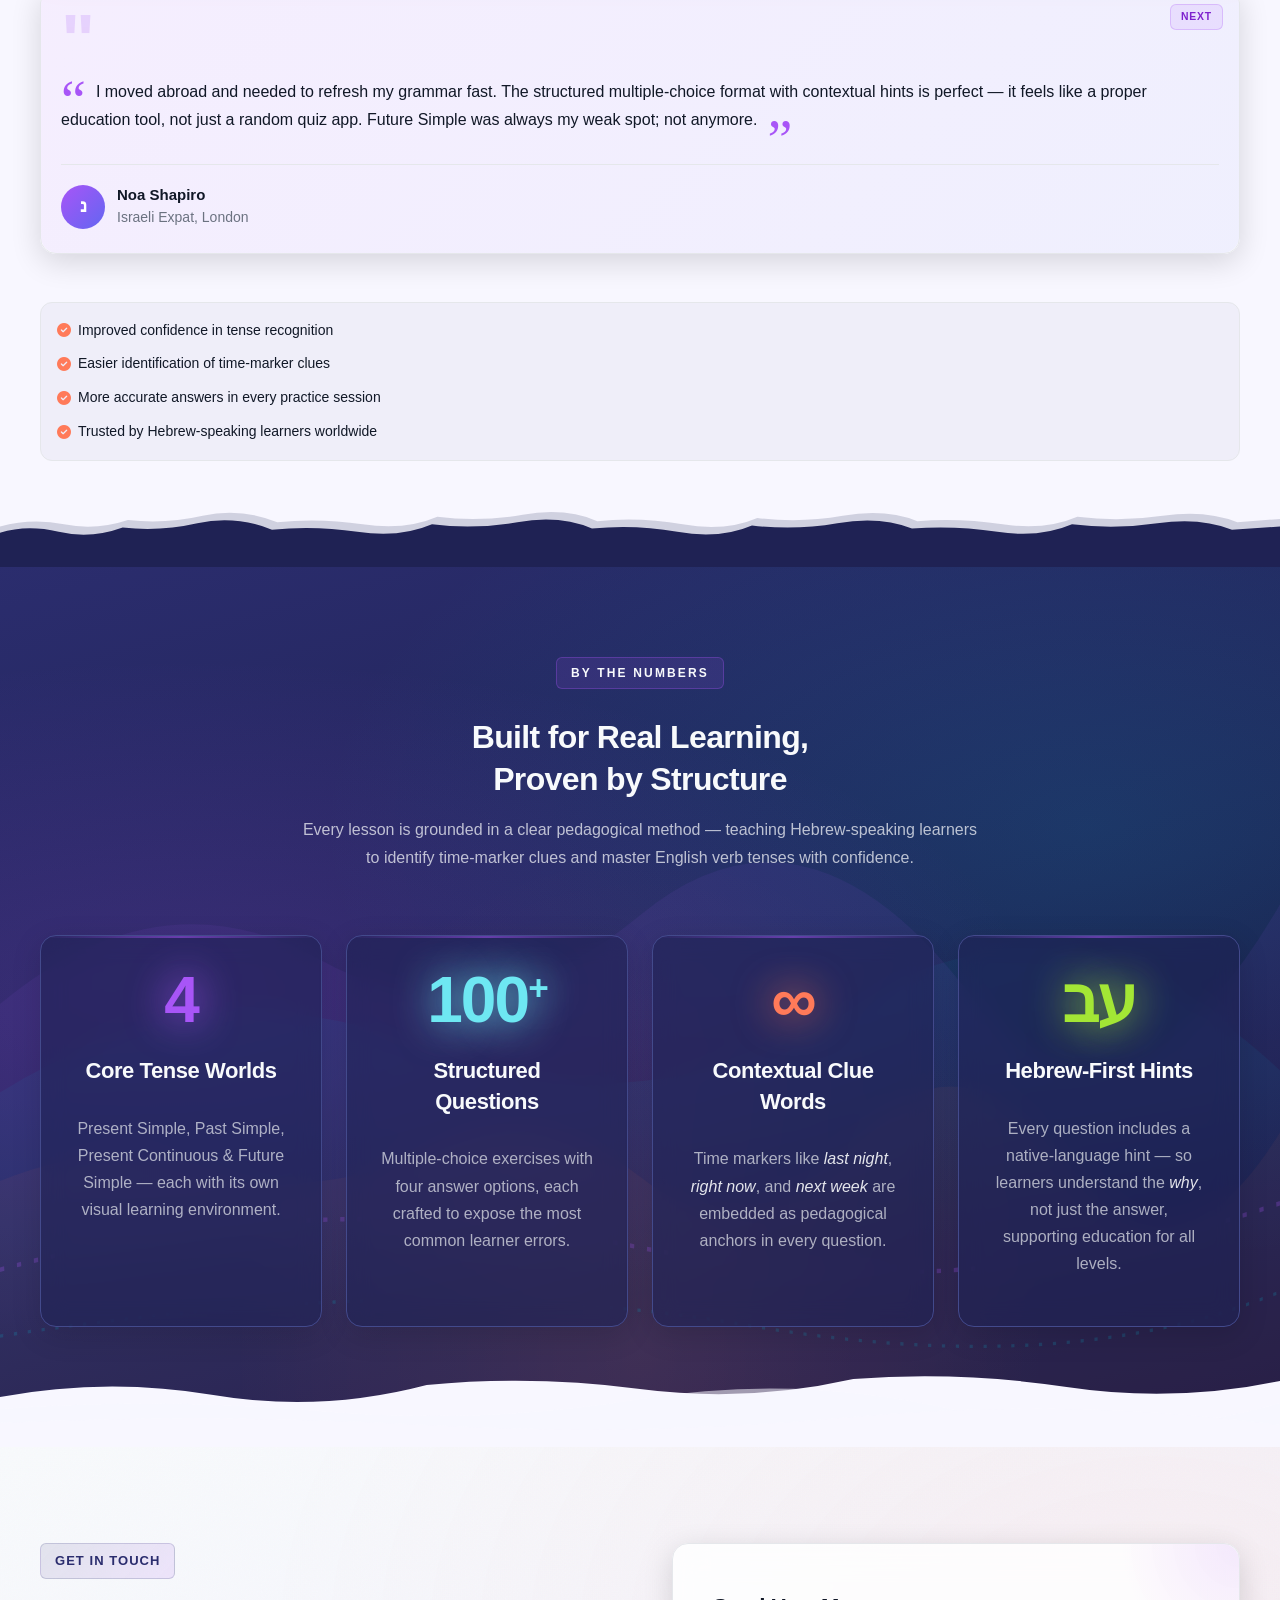
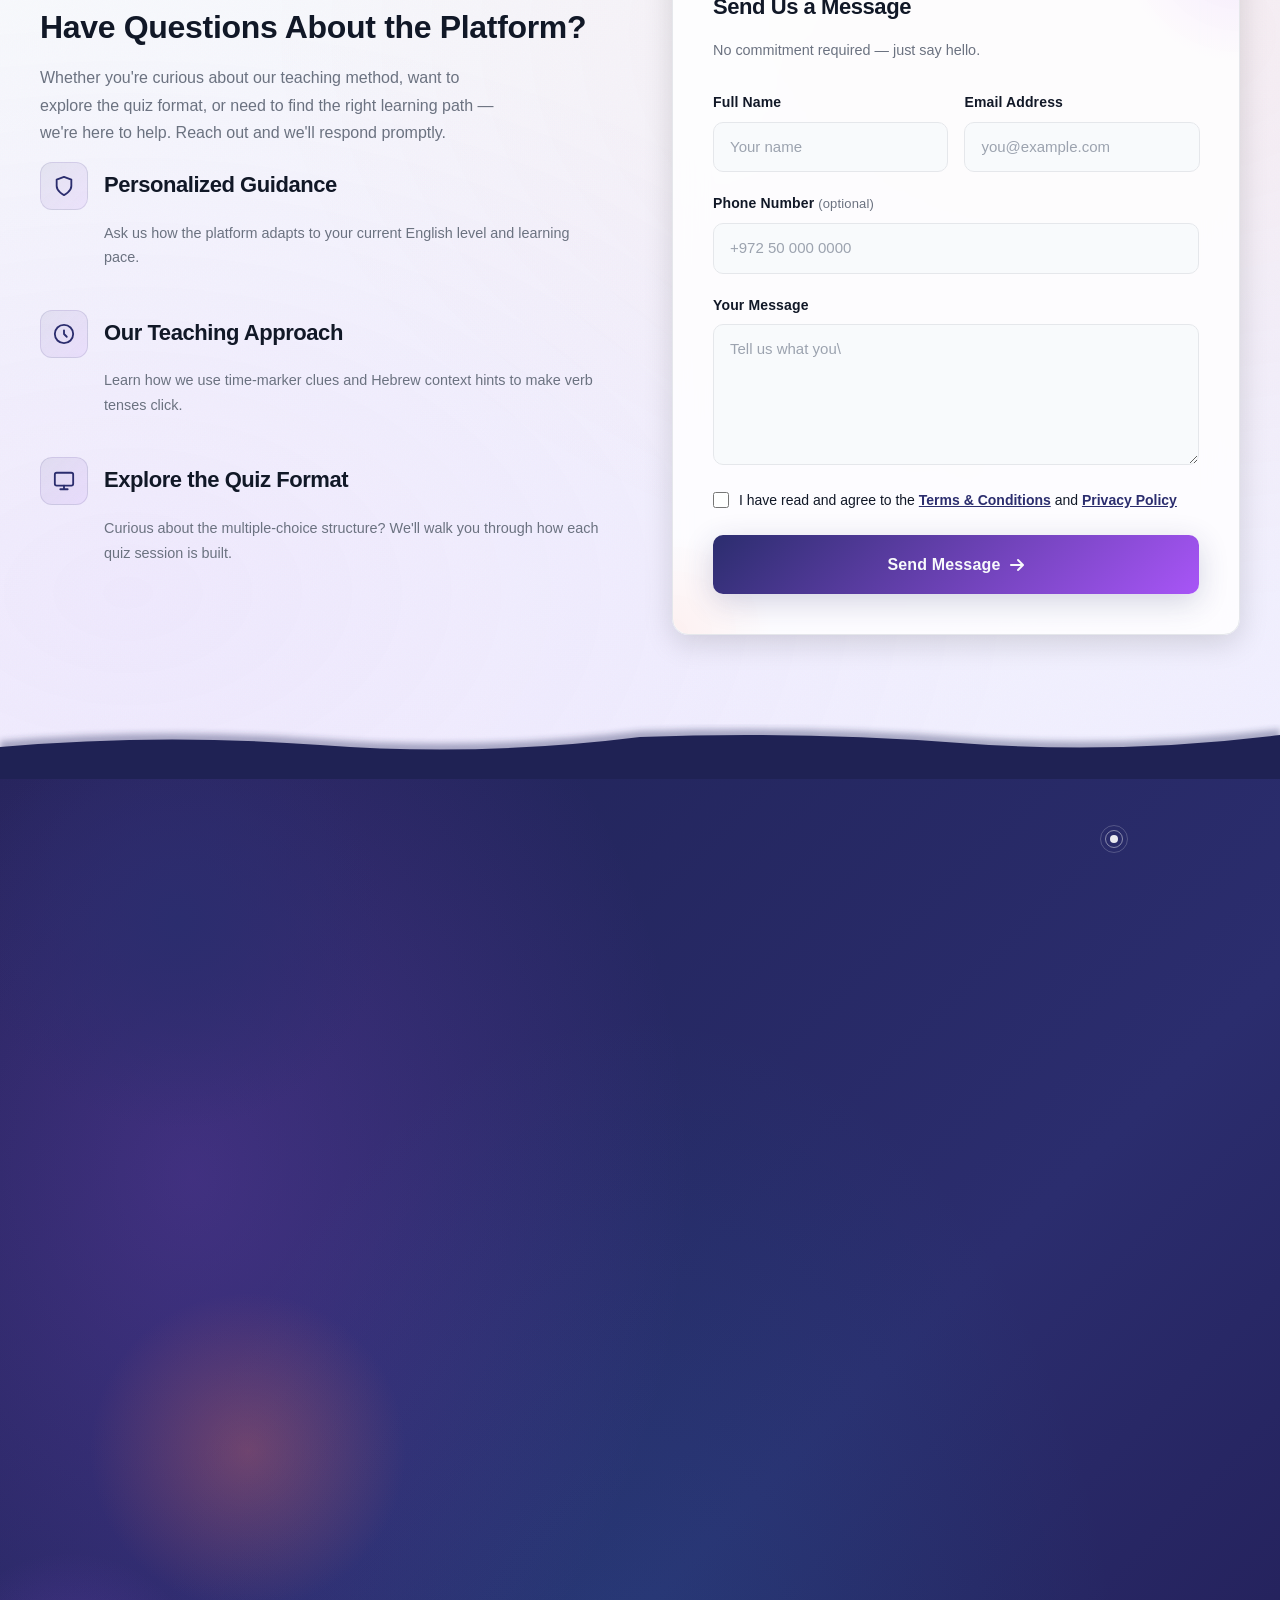
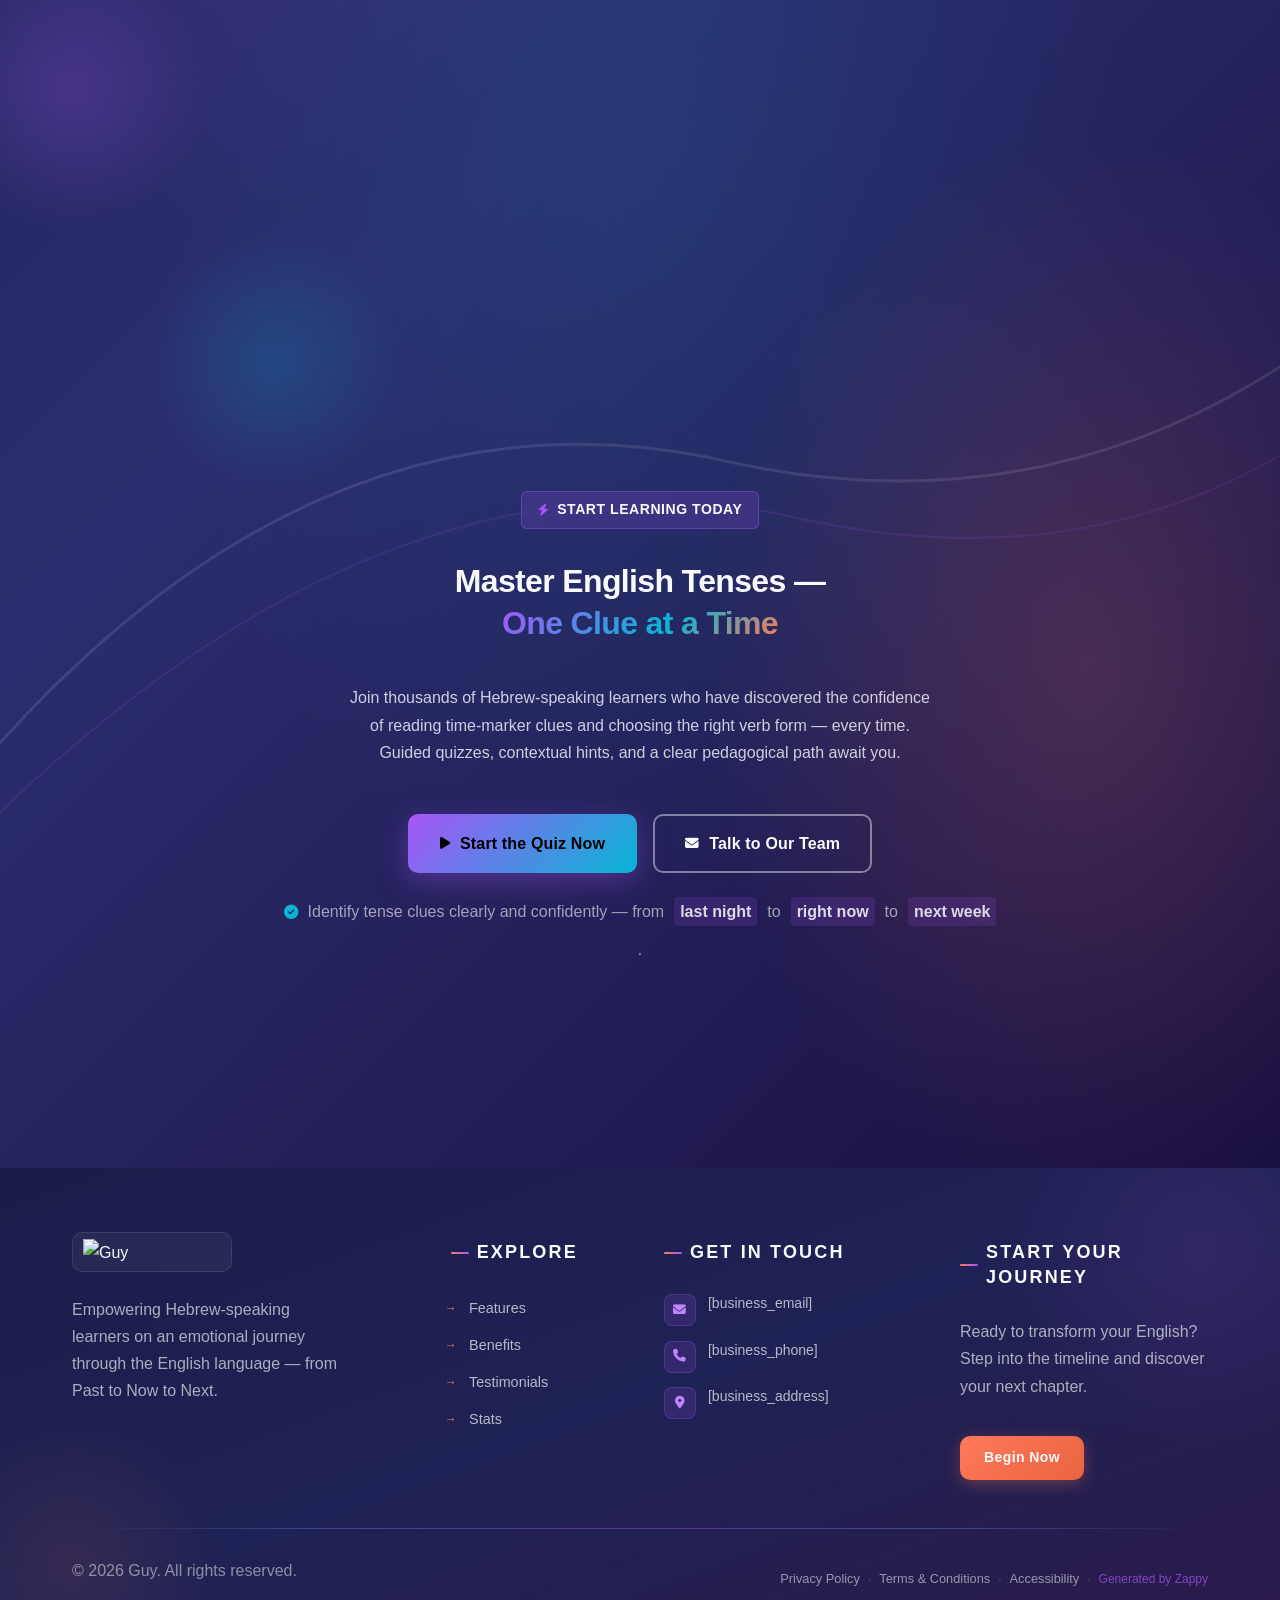
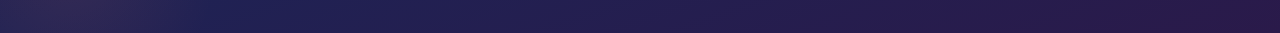
==== commit d5ca04a8: "Background sync: Progressive GitHub Sync" ====
--- a/index.html
+++ b/index.html
@@ -838,7 +838,7 @@
     <div class="home-hero-content">
 
       <!-- Eyebrow Label -->
-      <p><span class="home-hero-eyebrow" style="">
+      <p><span class="home-hero-eyebrow" >
         <i class="fa-solid fa-graduation-cap" aria-hidden="true" data-element-type="icon" data-element-id="icon-1778700392364-0328gdln2" data-icon-type="fontawesome" style="cursor: pointer;"></i>
         English Grammar Mastery
       <br><br><br></span>
@@ -868,7 +868,7 @@
 
       <!-- Tense Badges -->
       <div class="home-hero-tense-badges" aria-label="Tense topics covered">
-        <span class="home-hero-badge" style="">Past Simple</span>
+        <span class="home-hero-badge" >Past Simple</span>
         <span class="home-hero-badge">Present Simple</span>
         <span class="home-hero-badge">Present Continuous</span>
         <span class="home-hero-badge">Future Simple</span>
--- a/styles.css
+++ b/styles.css
@@ -5846,6 +5846,10 @@
 ._access-icon {
   display: flex !important;
 }
+
+.home-cta-section {
+  padding-top: 32px !important;
+}
 /* mobile-submenu-overflow-fix */
 @media (max-width: 768px) {
   .navbar .sub-menu.mobile-expanded,
